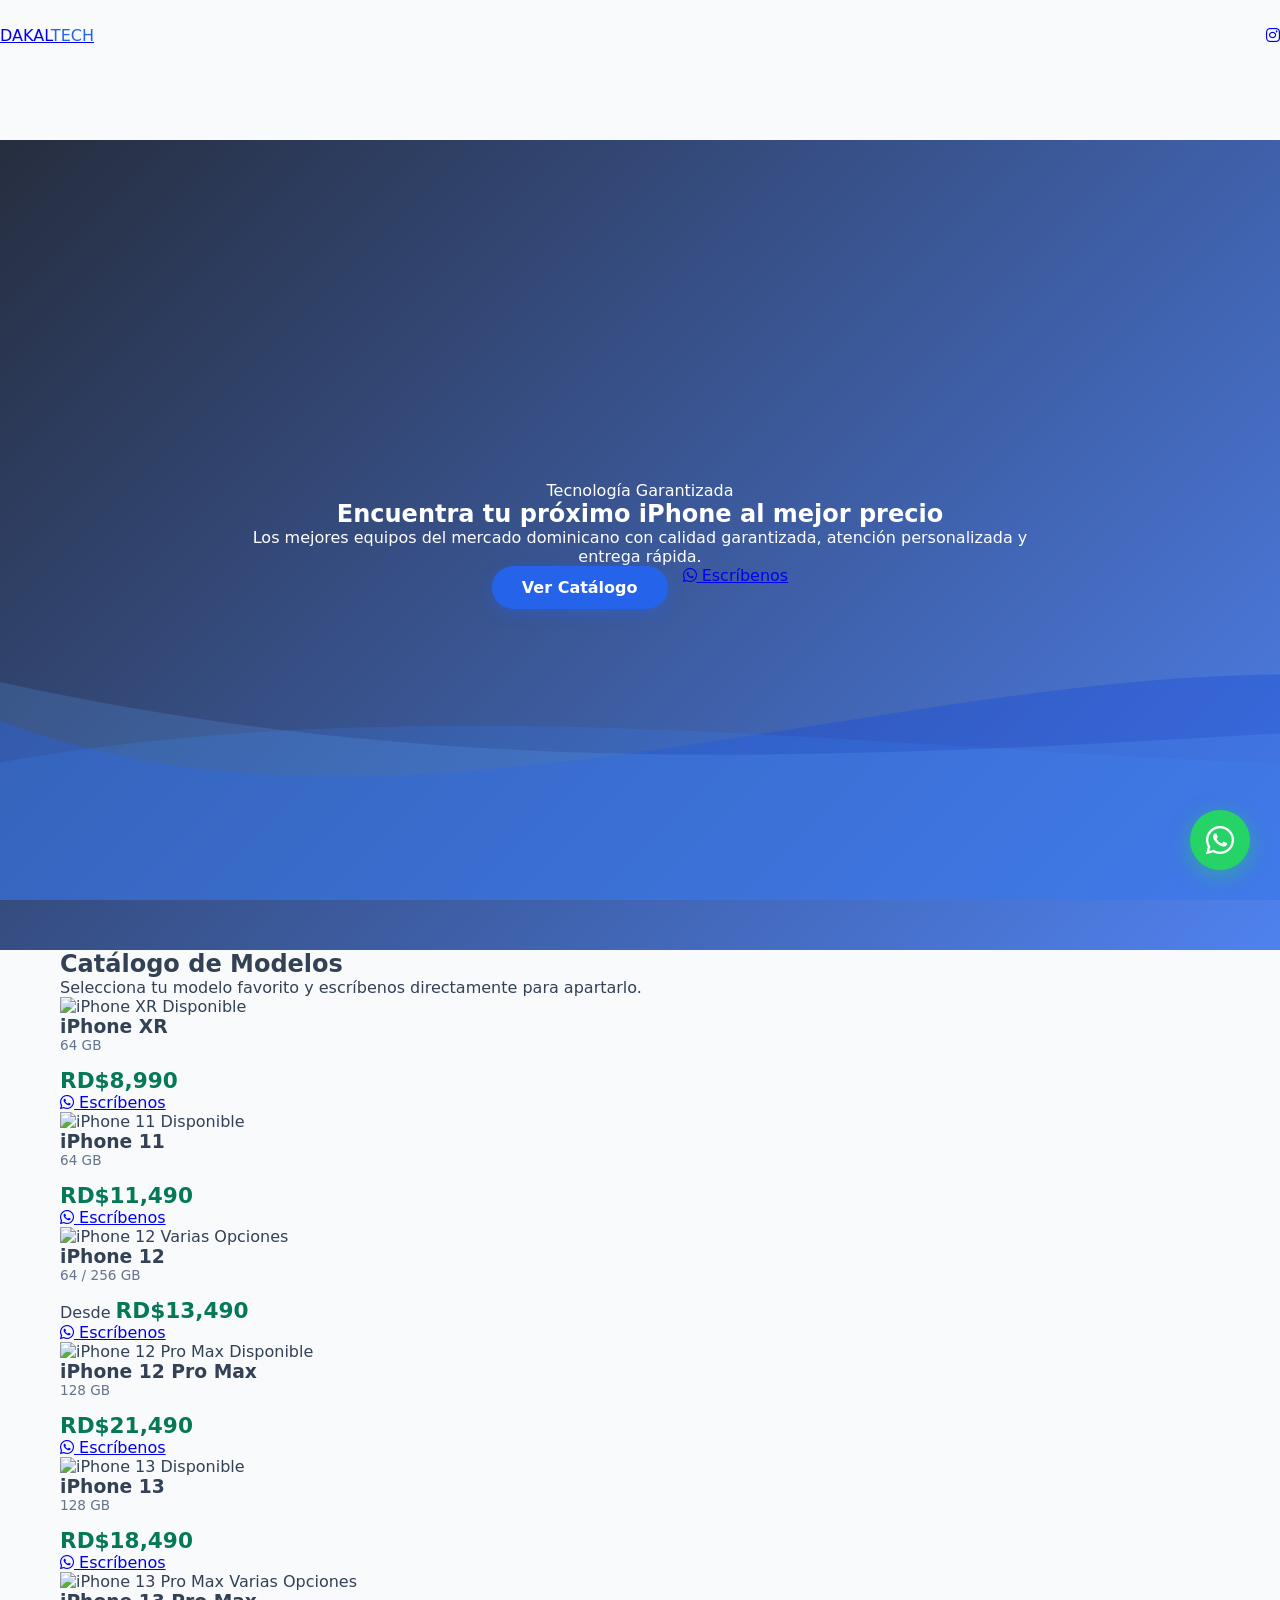
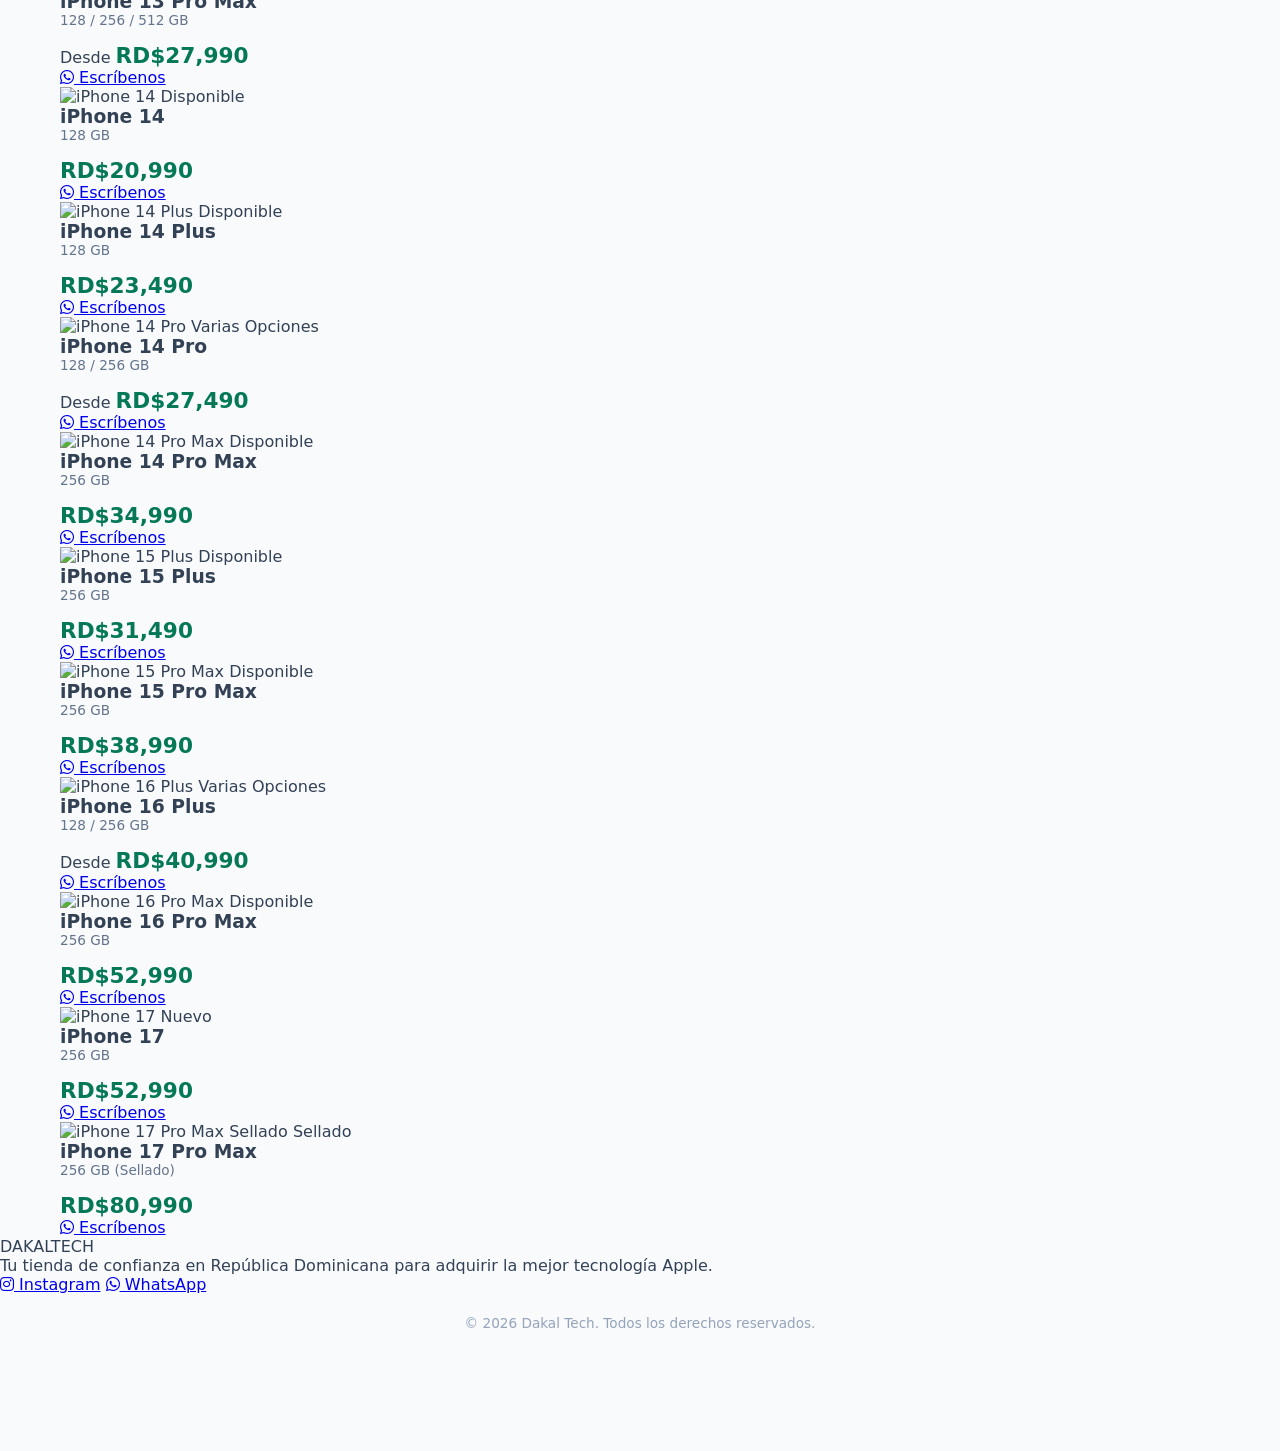
==== index.html @ 242079a2 "Add files via upload" ====
<!DOCTYPE html>
<html lang="es">
<head>
    <meta charset="UTF-8">
    <meta name="viewport" content="width=device-width, initial-scale=1.0">
    <title>Dakal Tech — Venta de iPhones en República Dominicana</title>
    <link rel="stylesheet" href="style.css">
    <link rel="stylesheet" href="https://cdnjs.cloudflare.com/ajax/libs/font-awesome/6.4.0/css/all.min.css">
    <link rel="preconnect" href="https://fonts.googleapis.com">
    <link rel="preconnect" href="https://fonts.gstatic.com" crossorigin>
    <link href="https://fonts.googleapis.com/css2?family=Plus+Jakarta+Sans:wght@300;400;500;600;700;800&display=swap" rel="stylesheet">
</head>
<body>

    <!-- Header / Navbar -->
    <header class="navbar">
        <div class="nav-container">
            <a href="#" class="logo">DAKAL<span>TECH</span></a>
            <div class="nav-actions">
                <a href="https://www.instagram.com/dakaltech?igsi=NmQ3dnlrZnBhOHNp" target="_blank" class="nav-social" aria-label="Instagram">
                    <i class="fab fa-instagram"></i>
                </a>
            </div>
        </div>
    </header>

    <!-- Hero Section -->
    <section class="hero">
        <div class="hero-content">
            <span class="hero-badge">Tecnología Garantizada</span>
            <h1>Encuentra tu próximo <span>iPhone</span> al mejor precio</h1>
            <p>Los mejores equipos del mercado dominicano con calidad garantizada, atención personalizada y entrega rápida.</p>
            <div class="hero-buttons">
                <a href="#catalogo" class="btn-primary">Ver Catálogo</a>
                <a href="https://wa.me/18298780151?text=Hola,%20estoy%20interesado%20en%20los%20iPhones%20disponibles" target="_blank" class="btn-whatsapp">
                    <i class="fab fa-whatsapp"></i> Escríbenos
                </a>
            </div>
        </div>
    </section>

    <!-- Catálogo de Productos -->
    <section class="catalogo-section" id="catalogo">
        <div class="container">
            <div class="section-title">
                <h2>Catálogo de Modelos</h2>
                <p>Selecciona tu modelo favorito y escríbenos directamente para apartarlo.</p>
            </div>

            <div class="grid-productos">
                <!-- Producto 1 -->
                <div class="producto-card">
                    <div class="card-image">
                        <img src="https://images.unsplash.com/photo-1592750475338-74b7b21085ab?q=80&w=600&auto=format&fit=crop" alt="iPhone XR" loading="lazy">
                        <span class="badge-stock">Disponible</span>
                    </div>
                    <div class="card-body">
                        <h3>iPhone XR</h3>
                        <p class="specs">64 GB</p>
                        <div class="price-box">
                            <span class="price">RD$8,990</span>
                        </div>
                        <a href="https://wa.me/18298780151?text=Hola,%20estoy%20interesado%20en%20el%20iPhone%20XR%2064%20GB%20-%20RD$8,990" target="_blank" class="btn-card">
                            <i class="fab fa-whatsapp"></i> Escríbenos
                        </a>
                    </div>
                </div>

                <!-- Producto 2 -->
                <div class="producto-card">
                    <div class="card-image">
                        <img src="https://images.unsplash.com/photo-1510557880182-3d4d3cba35a5?q=80&w=600&auto=format&fit=crop" alt="iPhone 11" loading="lazy">
                        <span class="badge-stock">Disponible</span>
                    </div>
                    <div class="card-body">
                        <h3>iPhone 11</h3>
                        <p class="specs">64 GB</p>
                        <div class="price-box">
                            <span class="price">RD$11,490</span>
                        </div>
                        <a href="https://wa.me/18298780151?text=Hola,%20estoy%20interesado%20en%20el%20iPhone%2011%2064%20GB%20-%20RD$11,490" target="_blank" class="btn-card">
                            <i class="fab fa-whatsapp"></i> Escríbenos
                        </a>
                    </div>
                </div>

                <!-- Producto 3 -->
                <div class="producto-card">
                    <div class="card-image">
                        <img src="https://images.unsplash.com/photo-1605236453806-6ff36851218e?q=80&w=600&auto=format&fit=crop" alt="iPhone 12" loading="lazy">
                        <span class="badge-stock">Varias Opciones</span>
                    </div>
                    <div class="card-body">
                        <h3>iPhone 12</h3>
                        <p class="specs">64 / 256 GB</p>
                        <div class="price-box">
                            <span class="desde">Desde</span>
                            <span class="price">RD$13,490</span>
                        </div>
                        <a href="https://wa.me/18298780151?text=Hola,%20estoy%20interesado%20en%20el%20iPhone%2012%2064/256%20GB%20-%20Desde%20RD$13,490" target="_blank" class="btn-card">
                            <i class="fab fa-whatsapp"></i> Escríbenos
                        </a>
                    </div>
                </div>

                <!-- Producto 4 -->
                <div class="producto-card">
                    <div class="card-image">
                        <img src="https://images.unsplash.com/photo-1607936854279-559dcfb8252a?q=80&w=600&auto=format&fit=crop" alt="iPhone 12 Pro Max" loading="lazy">
                        <span class="badge-stock">Disponible</span>
                    </div>
                    <div class="card-body">
                        <h3>iPhone 12 Pro Max</h3>
                        <p class="specs">128 GB</p>
                        <div class="price-box">
                            <span class="price">RD$21,490</span>
                        </div>
                        <a href="https://wa.me/18298780151?text=Hola,%20estoy%20interesado%20en%20el%20iPhone%2012%20Pro%20Max%20128%20GB%20-%20RD$21,490" target="_blank" class="btn-card">
                            <i class="fab fa-whatsapp"></i> Escríbenos
                        </a>
                    </div>
                </div>

                <!-- Producto 5 -->
                <div class="producto-card">
                    <div class="card-image">
                        <img src="https://images.unsplash.com/photo-1591337676887-a217a6970a8a?q=80&w=600&auto=format&fit=crop" alt="iPhone 13" loading="lazy">
                        <span class="badge-stock">Disponible</span>
                    </div>
                    <div class="card-body">
                        <h3>iPhone 13</h3>
                        <p class="specs">128 GB</p>
                        <div class="price-box">
                            <span class="price">RD$18,490</span>
                        </div>
                        <a href="https://wa.me/18298780151?text=Hola,%20estoy%20interesado%20en%20el%20iPhone%2013%20128%20GB%20-%20RD$18,490" target="_blank" class="btn-card">
                            <i class="fab fa-whatsapp"></i> Escríbenos
                        </a>
                    </div>
                </div>

                <!-- Producto 6 -->
                <div class="producto-card">
                    <div class="card-image">
                        <img src="https://images.unsplash.com/photo-1632661674596-df8be070a5c5?q=80&w=600&auto=format&fit=crop" alt="iPhone 13 Pro Max" loading="lazy">
                        <span class="badge-stock">Varias Opciones</span>
                    </div>
                    <div class="card-body">
                        <h3>iPhone 13 Pro Max</h3>
                        <p class="specs">128 / 256 / 512 GB</p>
                        <div class="price-box">
                            <span class="desde">Desde</span>
                            <span class="price">RD$27,990</span>
                        </div>
                        <a href="https://wa.me/18298780151?text=Hola,%20estoy%20interesado%20en%20el%20iPhone%2013%20Pro%20Max%20128/256/512%20GB%20-%20Desde%20RD$27,990" target="_blank" class="btn-card">
                            <i class="fab fa-whatsapp"></i> Escríbenos
                        </a>
                    </div>
                </div>

                <!-- Producto 7 -->
                <div class="producto-card">
                    <div class="card-image">
                        <img src="https://images.unsplash.com/photo-1695048133142-1a20484d2569?q=80&w=600&auto=format&fit=crop" alt="iPhone 14" loading="lazy">
                        <span class="badge-stock">Disponible</span>
                    </div>
                    <div class="card-body">
                        <h3>iPhone 14</h3>
                        <p class="specs">128 GB</p>
                        <div class="price-box">
                            <span class="price">RD$20,990</span>
                        </div>
                        <a href="https://wa.me/18298780151?text=Hola,%20estoy%20interesado%20en%20el%20iPhone%2014%20128%20GB%20-%20RD$20,990" target="_blank" class="btn-card">
                            <i class="fab fa-whatsapp"></i> Escríbenos
                        </a>
                    </div>
                </div>

                <!-- Producto 8 -->
                <div class="producto-card">
                    <div class="card-image">
                        <img src="https://images.unsplash.com/photo-1695048133060-14c1cfc85b54?q=80&w=600&auto=format&fit=crop" alt="iPhone 14 Plus" loading="lazy">
                        <span class="badge-stock">Disponible</span>
                    </div>
                    <div class="card-body">
                        <h3>iPhone 14 Plus</h3>
                        <p class="specs">128 GB</p>
                        <div class="price-box">
                            <span class="price">RD$23,490</span>
                        </div>
                        <a href="https://wa.me/18298780151?text=Hola,%20estoy%20interesado%20en%20el%20iPhone%2014%20Plus%20128%20GB%20-%20RD$23,490" target="_blank" class="btn-card">
                            <i class="fab fa-whatsapp"></i> Escríbenos
                        </a>
                    </div>
                </div>

                <!-- Producto 9 -->
                <div class="producto-card">
                    <div class="card-image">
                        <img src="https://images.unsplash.com/photo-1663499482523-1c0c1ba4ceef?q=80&w=600&auto=format&fit=crop" alt="iPhone 14 Pro" loading="lazy">
                        <span class="badge-stock">Varias Opciones</span>
                    </div>
                    <div class="card-body">
                        <h3>iPhone 14 Pro</h3>
                        <p class="specs">128 / 256 GB</p>
                        <div class="price-box">
                            <span class="desde">Desde</span>
                            <span class="price">RD$27,490</span>
                        </div>
                        <a href="https://wa.me/18298780151?text=Hola,%20estoy%20interesado%20en%20el%20iPhone%2014%20Pro%20128/256%20GB%20-%20Desde%20RD$27,490" target="_blank" class="btn-card">
                            <i class="fab fa-whatsapp"></i> Escríbenos
                        </a>
                    </div>
                </div>

                <!-- Producto 10 -->
                <div class="producto-card">
                    <div class="card-image">
                        <img src="https://images.unsplash.com/photo-1663499482749-3735234c03ff?q=80&w=600&auto=format&fit=crop" alt="iPhone 14 Pro Max" loading="lazy">
                        <span class="badge-stock">Disponible</span>
                    </div>
                    <div class="card-body">
                        <h3>iPhone 14 Pro Max</h3>
                        <p class="specs">256 GB</p>
                        <div class="price-box">
                            <span class="price">RD$34,990</span>
                        </div>
                        <a href="https://wa.me/18298780151?text=Hola,%20estoy%20interesado%20en%20el%20iPhone%2014%20Pro%20Max%20256%20GB%20-%20RD$34,990" target="_blank" class="btn-card">
                            <i class="fab fa-whatsapp"></i> Escríbenos
                        </a>
                    </div>
                </div>

                <!-- Producto 11 -->
                <div class="producto-card">
                    <div class="card-image">
                        <img src="https://images.unsplash.com/photo-1695048065569-42b367fc9b4a?q=80&w=600&auto=format&fit=crop" alt="iPhone 15 Plus" loading="lazy">
                        <span class="badge-stock">Disponible</span>
                    </div>
                    <div class="card-body">
                        <h3>iPhone 15 Plus</h3>
                        <p class="specs">256 GB</p>
                        <div class="price-box">
                            <span class="price">RD$31,490</span>
                        </div>
                        <a href="https://wa.me/18298780151?text=Hola,%20estoy%20interesado%20en%20el%20iPhone%2015%20Plus%20256%20GB%20-%20RD$31,490" target="_blank" class="btn-card">
                            <i class="fab fa-whatsapp"></i> Escríbenos
                        </a>
                    </div>
                </div>

                <!-- Producto 12 -->
                <div class="producto-card">
                    <div class="card-image">
                        <img src="https://images.unsplash.com/photo-1695048133142-1a20484d2569?q=80&w=600&auto=format&fit=crop" alt="iPhone 15 Pro Max" loading="lazy">
                        <span class="badge-stock">Disponible</span>
                    </div>
                    <div class="card-body">
                        <h3>iPhone 15 Pro Max</h3>
                        <p class="specs">256 GB</p>
                        <div class="price-box">
                            <span class="price">RD$38,990</span>
                        </div>
                        <a href="https://wa.me/18298780151?text=Hola,%20estoy%20interesado%20en%20el%20iPhone%2015%20Pro%20Max%20256%20GB%20-%20RD$38,990" target="_blank" class="btn-card">
                            <i class="fab fa-whatsapp"></i> Escríbenos
                        </a>
                    </div>
                </div>

                <!-- Producto 13 -->
                <div class="producto-card">
                    <div class="card-image">
                        <img src="https://images.unsplash.com/photo-1695048065569-42b367fc9b4a?q=80&w=600&auto=format&fit=crop" alt="iPhone 16 Plus" loading="lazy">
                        <span class="badge-stock">Varias Opciones</span>
                    </div>
                    <div class="card-body">
                        <h3>iPhone 16 Plus</h3>
                        <p class="specs">128 / 256 GB</p>
                        <div class="price-box">
                            <span class="desde">Desde</span>
                            <span class="price">RD$40,990</span>
                        </div>
                        <a href="https://wa.me/18298780151?text=Hola,%20estoy%20interesado%20en%20el%20iPhone%2016%20Plus%20128/256%20GB%20-%20Desde%20RD$40,990" target="_blank" class="btn-card">
                            <i class="fab fa-whatsapp"></i> Escríbenos
                        </a>
                    </div>
                </div>

                <!-- Producto 14 -->
                <div class="producto-card">
                    <div class="card-image">
                        <img src="https://images.unsplash.com/photo-1695048133142-1a20484d2569?q=80&w=600&auto=format&fit=crop" alt="iPhone 16 Pro Max" loading="lazy">
                        <span class="badge-stock">Disponible</span>
                    </div>
                    <div class="card-body">
                        <h3>iPhone 16 Pro Max</h3>
                        <p class="specs">256 GB</p>
                        <div class="price-box">
                            <span class="price">RD$52,990</span>
                        </div>
                        <a href="https://wa.me/18298780151?text=Hola,%20estoy%20interesado%20en%20el%20iPhone%2016%20Pro%20Max%20256%20GB%20-%20RD$52,990" target="_blank" class="btn-card">
                            <i class="fab fa-whatsapp"></i> Escríbenos
                        </a>
                    </div>
                </div>

                <!-- Producto 15 -->
                <div class="producto-card">
                    <div class="card-image">
                        <img src="https://images.unsplash.com/photo-1695048133060-14c1cfc85b54?q=80&w=600&auto=format&fit=crop" alt="iPhone 17" loading="lazy">
                        <span class="badge-stock">Nuevo</span>
                    </div>
                    <div class="card-body">
                        <h3>iPhone 17</h3>
                        <p class="specs">256 GB</p>
                        <div class="price-box">
                            <span class="price">RD$52,990</span>
                        </div>
                        <a href="https://wa.me/18298780151?text=Hola,%20estoy%20interesado%20en%20el%20iPhone%2017%20256%20GB%20-%20RD$52,990" target="_blank" class="btn-card">
                            <i class="fab fa-whatsapp"></i> Escríbenos
                        </a>
                    </div>
                </div>

                <!-- Producto 16 -->
                <div class="producto-card">
                    <div class="card-image">
                        <img src="https://images.unsplash.com/photo-1695048133142-1a20484d2569?q=80&w=600&auto=format&fit=crop" alt="iPhone 17 Pro Max Sellado" loading="lazy">
                        <span class="badge-stock sellado">Sellado</span>
                    </div>
                    <div class="card-body">
                        <h3>iPhone 17 Pro Max</h3>
                        <p class="specs">256 GB (Sellado)</p>
                        <div class="price-box">
                            <span class="price">RD$80,990</span>
                        </div>
                        <a href="https://wa.me/18298780151?text=Hola,%20estoy%20interesado%20en%20el%20iPhone%2017%20Pro%20Max%20256%20GB%20sellado%20-%20RD$80,990" target="_blank" class="btn-card">
                            <i class="fab fa-whatsapp"></i> Escríbenos
                        </a>
                    </div>
                </div>
            </div>
        </div>
    </section>

    <!-- Botón flotante de WhatsApp -->
    <a href="https://wa.me/18298780151?text=Hola,%20vengo%20de%20su%20sitio%20web%20y%20quiero%20más%20información" class="whatsapp-float" target="_blank" aria-label="WhatsApp">
        <i class="fab fa-whatsapp"></i>
    </a>

    <!-- Footer con animación de olas marinas -->
    <footer class="footer-ocean">
        <div class="waves-container">
            <div class="wave wave1"></div>
            <div class="wave wave2"></div>
            <div class="wave wave3"></div>
        </div>
        <div class="footer-content">
            <div class="footer-logo">DAKAL<span>TECH</span></div>
            <p>Tu tienda de confianza en República Dominicana para adquirir la mejor tecnología Apple.</p>
            <div class="footer-social">
                <a href="https://www.instagram.com/dakaltech?igsi=NmQ3dnlrZnBhOHNp" target="_blank"><i class="fab fa-instagram"></i> Instagram</a>
                <a href="https://wa.me/18298780151" target="_blank"><i class="fab fa-whatsapp"></i> WhatsApp</a>
            </div>
            <div class="footer-bottom">
                <p>&copy; 2026 Dakal Tech. Todos los derechos reservados.</p>
            </div>
        </div>
    </footer>

    <!-- Script de Animaciones al hacer Scroll (Intersection Observer) -->
    <script>
        document.addEventListener("DOMContentLoaded", function () {
            const cards = document.querySelectorAll(".producto-card");
            
            const observerOptions = {
                root: null,
                rootMargin: "0px",
                threshold: 0.1
            };

            const observer = new IntersectionObserver((entries, observer) => {
                entries.forEach((entry, index) => {
                    if (entry.isIntersecting) {
                        setTimeout(() => {
                            entry.target.classList.add("visible");
                        }, index % 4 * 100);
                        observer.unobserve(entry.target);
                    }
                });
            }, observerOptions);

            cards.forEach(card => {
                observer.observe(card);
            });
        });
    </script>
</body>
</html>
---- style.css ----
/* Variables y Estilos Generales */
:root {
    --primary: #0f172a;
    --accent: #2563eb;
    --accent-hover: #1d4ed8;
    --text-color: #334155;
    --bg-light: #f8fafc;
    --white: #ffffff;
    --gray-border: #e2e8f0;
}

* {
    margin: 0;
    padding: 0;
    box-sizing: border-box;
    font-family: 'Segoe UI', system-ui, -apple-system, sans-serif;
}

html {
    scroll-behavior: smooth;
}

body {
    background-color: var(--bg-light);
    color: var(--text-color);
    overflow-x: hidden;
}

.container {
    max-width: 1200px;
    margin: 0 auto;
    padding: 0 20px;
}

/* Header & Nav */
.header {
    position: fixed;
    top: 0;
    left: 0;
    width: 100%;
    background: rgba(255, 255, 255, 0.95);
    backdrop-filter: blur(10px);
    box-shadow: 0 2px 10px rgba(0,0,0,0.05);
    z-index: 1000;
}

.nav-container {
    display: flex;
    justify-content: space-between;
    align-items: center;
    height: 70px;
}

.logo h1 {
    font-size: 1.8rem;
    font-weight: 800;
    color: var(--primary);
}

.logo span {
    color: var(--accent);
}

.nav-links {
    display: flex;
    align-items: center;
    gap: 20px;
}

.nav-links a {
    text-decoration: none;
    color: var(--text-color);
    font-weight: 600;
    transition: color 0.3s;
}

.nav-links a:hover {
    color: var(--accent);
}

.instagram-nav-btn {
    background: linear-gradient(45deg, #f09433, #e6683c, #dc2743, #cc2366, #bc1888);
    color: white !important;
    padding: 8px 16px;
    border-radius: 20px;
    display: flex;
    align-items: center;
    gap: 8px;
    font-size: 0.9rem;
    box-shadow: 0 4px 10px rgba(220, 39, 67, 0.3);
    transition: transform 0.3s ease;
}

.instagram-nav-btn:hover {
    transform: translateY(-2px);
}

/* Hero Section */
.hero {
    height: 90vh;
    background: linear-gradient(135deg, rgba(15, 23, 42, 0.9), rgba(37, 99, 235, 0.8)), url('https://images.unsplash.com/photo-1511707171634-5f897ff02aa9?auto=format&fit=crop&w=1920&q=80') no-repeat center center/cover;
    display: flex;
    align-items: center;
    justify-content: center;
    text-align: center;
    color: white;
    padding: 0 20px;
    margin-top: 70px;
}

.hero-content {
    max-width: 800px;
}

.hero-title {
    font-size: 3rem;
    font-weight: 800;
    margin-bottom: 20px;
    line-height: 1.2;
}

.hero-subtitle {
    font-size: 1.2rem;
    margin-bottom: 30px;
    opacity: 0.9;
}

.hero-buttons {
    display: flex;
    gap: 15px;
    justify-content: center;
}

.btn-primary {
    background: var(--accent);
    color: white;
    padding: 12px 30px;
    border-radius: 30px;
    text-decoration: none;
    font-weight: 600;
    box-shadow: 0 4px 15px rgba(37, 99, 235, 0.4);
    transition: all 0.3s ease;
}

.btn-primary:hover {
    background: var(--accent-hover);
    transform: translateY(-3px);
}

.btn-whatsapp-hero {
    background: #25d366;
    color: white;
    padding: 12px 30px;
    border-radius: 30px;
    text-decoration: none;
    font-weight: 600;
    display: flex;
    align-items: center;
    gap: 8px;
    box-shadow: 0 4px 15px rgba(37, 211, 102, 0.4);
    transition: all 0.3s ease;
}

.btn-whatsapp-hero:hover {
    background: #20ba5a;
    transform: translateY(-3px);
}

/* Animaciones de Entrada Iniciales (Hero) */
@keyframes fadeInUp {
    from {
        opacity: 0;
        transform: translateY(30px);
    }
    to {
        opacity: 1;
        transform: translateY(0);
    }
}

.hero-title {
    animation: fadeInUp 0.8s ease forwards;
}

.hero-subtitle {
    animation: fadeInUp 0.8s ease 0.2s forwards;
    opacity: 0;
}

.hero-buttons {
    animation: fadeInUp 0.8s ease 0.4s forwards;
    opacity: 0;
}

/* Catálogo Sección */
.catalog-section {
    padding: 80px 0;
}

.section-header {
    text-align: center;
    margin-bottom: 50px;
}

.section-header h2 {
    font-size: 2.5rem;
    color: var(--primary);
    font-weight: 800;
    margin-bottom: 10px;
}

.section-header h2 span {
    color: var(--accent);
}

.section-header p {
    color: #64748b;
    font-size: 1.1rem;
}

.products-grid {
    display: grid;
    grid-template-columns: repeat(auto-fill, minmax(260px, 1fr));
    gap: 30px;
}

/* Tarjeta de Producto & Animación por separado */
.product-card {
    background: var(--white);
    border-radius: 16px;
    overflow: hidden;
    box-shadow: 0 10px 25px rgba(0,0,0,0.05);
    border: 1px solid var(--gray-border);
    transition: transform 0.3s ease, box-shadow 0.3s ease;
    display: flex;
    flex-direction: column;
    justify-content: space-between;
    
    opacity: 0;
    transform: translateY(40px);
    transition: opacity 0.6s ease, transform 0.6s ease, box-shadow 0.3s ease;
}

.product-card.visible {
    opacity: 1;
    transform: translateY(0);
}

.product-card:hover {
    transform: translateY(-8px);
    box-shadow: 0 15px 35px rgba(0,0,0,0.1);
}

.product-image {
    position: relative;
    height: 220px;
    background: #f1f5f9;
    overflow: hidden;
    display: flex;
    align-items: center;
    justify-content: center;
}

.product-image img {
    width: 100%;
    height: 100%;
    object-fit: cover;
    transition: transform 0.5s ease;
}

.product-card:hover .product-image img {
    transform: scale(1.08);
}

.badge {
    position: absolute;
    top: 12px;
    right: 12px;
    background: var(--accent);
    color: white;
    font-size: 0.75rem;
    font-weight: 700;
    padding: 4px 10px;
    border-radius: 20px;
    box-shadow: 0 2px 5px rgba(0,0,0,0.2);
}

.badge-seal {
    background: #0d9488;
}

.product-info {
    padding: 20px;
    display: flex;
    flex-direction: column;
    flex-grow: 1;
}

.product-info h3 {
    font-size: 1.15rem;
    color: var(--primary);
    font-weight: 700;
    margin-bottom: 4px;
}

.specs {
    font-size: 0.85rem;
    color: #64748b;
    margin-bottom: 15px;
}

.price-container {
    margin-bottom: 15px;
    margin-top: auto;
}

.price-from {
    font-size: 0.75rem;
    color: #64748b;
    display: block;
}

.price {
    font-size: 1.35rem;
    font-weight: 800;
    color: #047857;
}

.btn-buy {
    background: #25d366;
    color: white;
    text-align: center;
    text-decoration: none;
    padding: 10px;
    border-radius: 8px;
    font-weight: 600;
    display: flex;
    align-items: center;
    justify-content: center;
    gap: 8px;
    transition: background 0.3s;
}

.btn-buy:hover {
    background: #20ba5a;
}

/* Botón flotante de WhatsApp */
.whatsapp-float {
    position: fixed;
    bottom: 30px;
    right: 30px;
    background: #25d366;
    color: white;
    width: 60px;
    height: 60px;
    border-radius: 50%;
    display: flex;
    align-items: center;
    justify-content: center;
    font-size: 32px;
    box-shadow: 0 5px 20px rgba(37, 211, 102, 0.5);
    z-index: 1000;
    transition: transform 0.3s ease;
    text-decoration: none;
}

.whatsapp-float:hover {
    transform: scale(1.1);
}

/* Footer con múltiples tonos de azul y animación de olas marinas (sin espuma) */
.footer-waves {
    position: relative;
    background: linear-gradient(135deg, #020617 0%, #0f172a 40%, #1e3a8a 100%);
    color: white;
    padding-top: 60px;
    overflow: hidden;
}

.footer-content {
    position: relative;
    z-index: 10;
    padding-bottom: 120px;
}

.footer-grid {
    display: grid;
    grid-template-columns: repeat(auto-fit, minmax(250px, 1fr));
    gap: 40px;
    margin-bottom: 40px;
}

.footer-col h3 {
    font-size: 1.5rem;
    font-weight: 800;
    margin-bottom: 15px;
}

.footer-col h3 span {
    color: #38bdf8;
}

.footer-col h4 {
    font-size: 1.1rem;
    font-weight: 700;
    margin-bottom: 15px;
    color: #93c5fd;
}

.footer-col p, .footer-col a {
    color: #cbd5e1;
    font-size: 0.95rem;
    text-decoration: none;
    display: block;
    margin-bottom: 8px;
    transition: color 0.3s;
}

.footer-col a:hover {
    color: #38bdf8;
}

.footer-bottom {
    text-align: center;
    padding-top: 20px;
    border-top: 1px solid rgba(255, 255, 255, 0.1);
    color: #94a3b8;
    font-size: 0.85rem;
}

/* Estilo de Olas Marinas Animadas (Múltiples tonos de azul superpuestos) */
.ocean {
    position: absolute;
    bottom: 0;
    left: 0;
    width: 100%;
    height: 100px;
    pointer-events: none;
}

.wave {
    position: absolute;
    bottom: 0;
    left: 0;
    width: 200%;
    height: 100%;
    background-repeat: repeat-x;
    background-position: 0 bottom;
}

.wave:nth-child(1) {
    animation: waveAnimation 15s linear infinite;
    background-image: url("data:image/svg+xml,%3Csvg xmlns='http://www.w3.org/2000/svg' viewBox='0 0 800 88'%3E%3Cpath d='M0,32 C150,90 350,-20 500,32 C650,90 750,20 800,32 L800,88 L0,88 Z' fill='%231d4ed8' fill-opacity='0.4'/%3E%3C/svg%3E");
    z-index: 1;
}

.wave:nth-child(2) {
    animation: waveAnimation 10s linear infinite reverse;
    background-image: url("data:image/svg+xml,%3Csvg xmlns='http://www.w3.org/2000/svg' viewBox='0 0 800 88'%3E%3Cpath d='M0,45 C200,10 400,70 600,35 C700,20 750,45 800,45 L800,88 L0,88 Z' fill='%233b82f6' fill-opacity='0.3'/%3E%3C/svg%3E");
    z-index: 2;
    opacity: 0.7;
}

.wave:nth-child(3) {
    animation: waveAnimation 7s linear infinite;
    background-image: url("data:image/svg+xml,%3Csvg xmlns='http://www.w3.org/2000/svg' viewBox='0 0 800 88'%3E%3Cpath d='M0,20 C250,75 450,10 800,30 L800,88 L0,88 Z' fill='%2360a5fa' fill-opacity='0.2'/%3E%3C/svg%3E");
    z-index: 3;
}

@keyframes waveAnimation {
    0% {
        transform: translateX(0);
    }
    100% {
        transform: translateX(-50%);
    }
}

/* Responsividad para móviles y tabletas */
@media (max-width: 768px) {
    .hero-title {
        font-size: 2.2rem;
    }
    
    .hero-subtitle {
        font-size: 1rem;
    }

    .hero-buttons {
        flex-direction: column;
    }

    .section-header h2 {
        font-size: 2rem;
    }
}
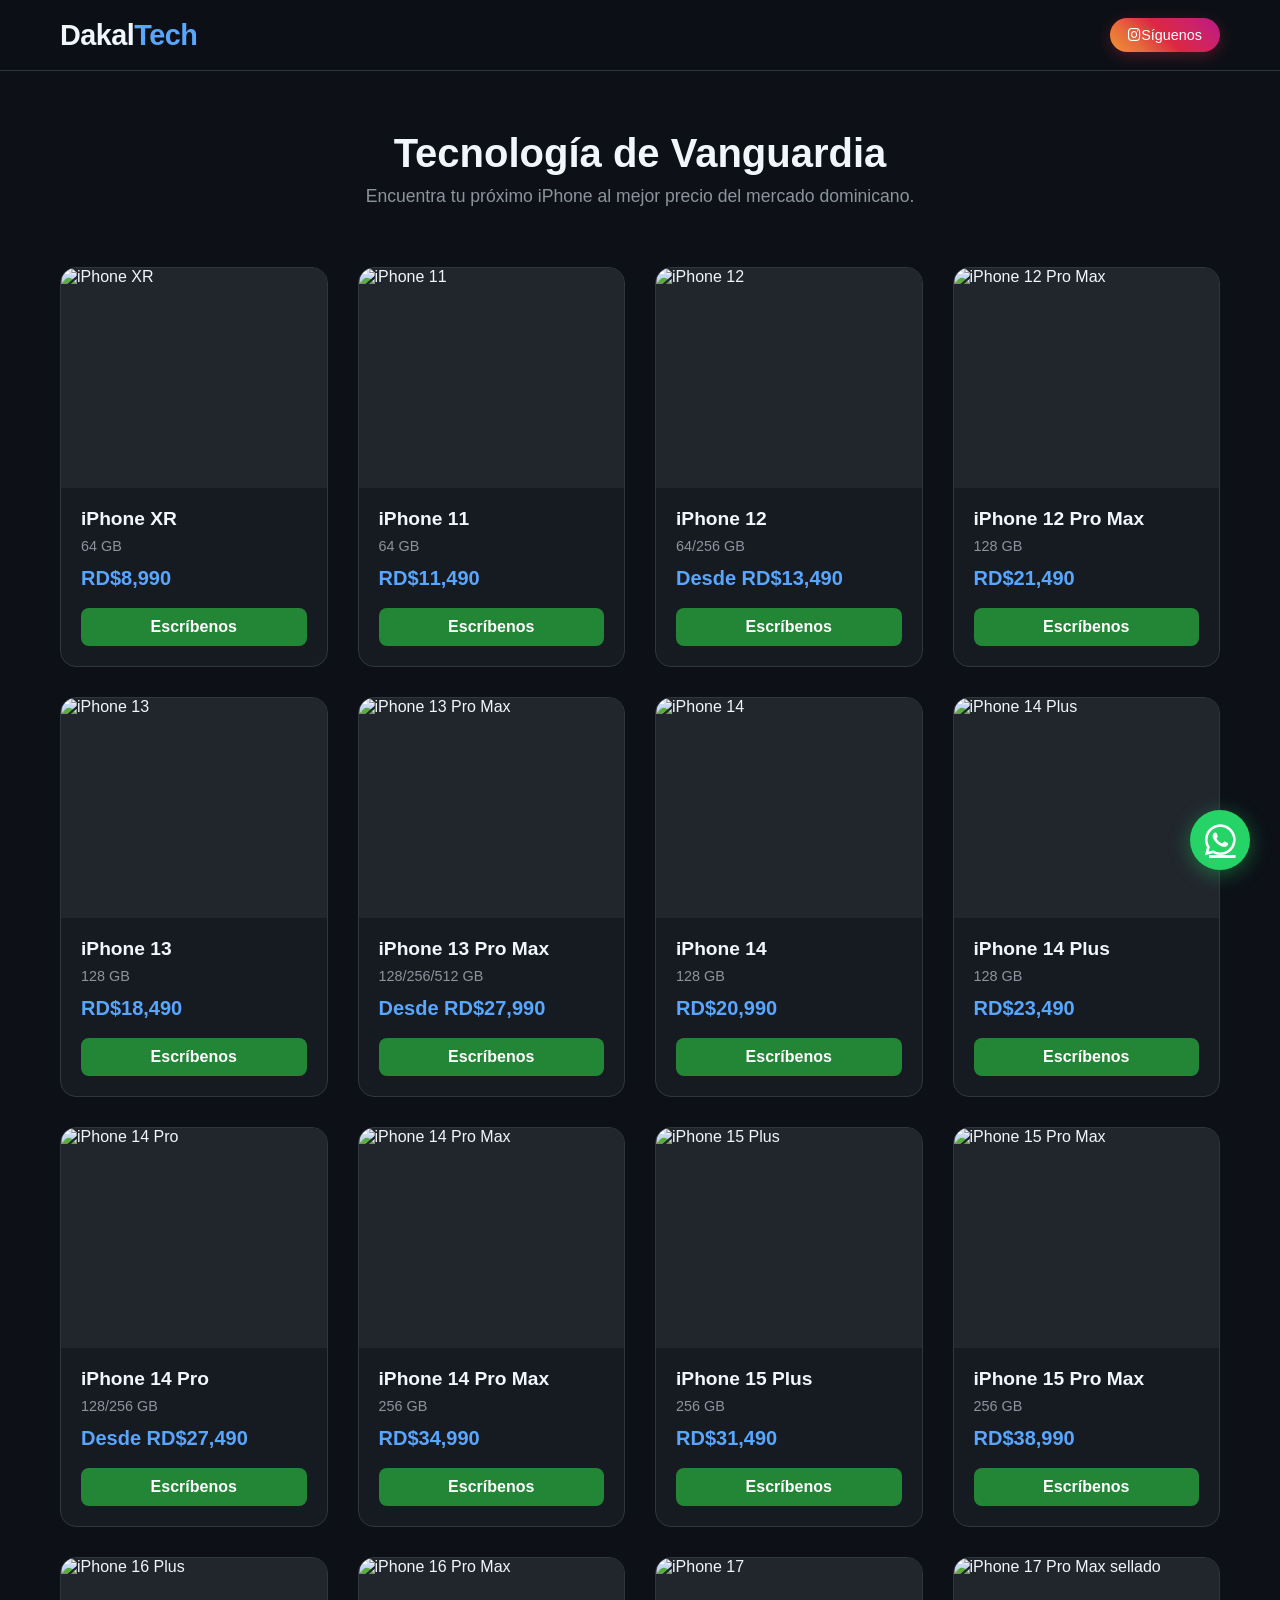
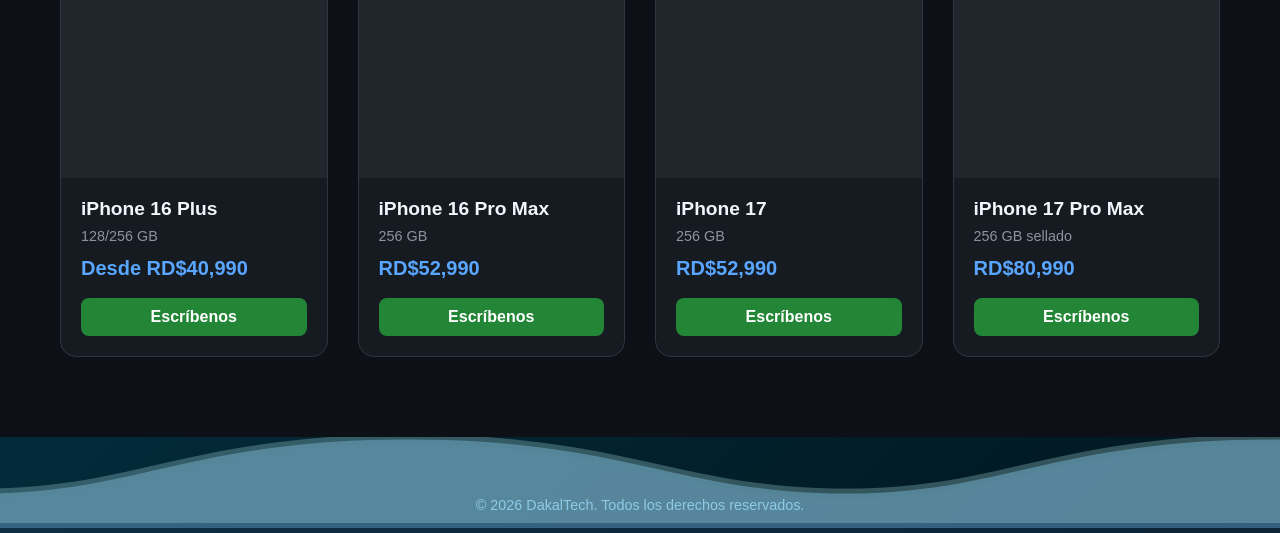
==== commit d3b4ba9a: "Add files via upload" ====
--- a/index.html
+++ b/index.html
@@ -3,397 +3,242 @@
 <head>
     <meta charset="UTF-8">
     <meta name="viewport" content="width=device-width, initial-scale=1.0">
-    <title>Dakal Tech — Venta de iPhones en República Dominicana</title>
+    <title>DakalTech | Tienda de Teléfonos</title>
     <link rel="stylesheet" href="style.css">
     <link rel="stylesheet" href="https://cdnjs.cloudflare.com/ajax/libs/font-awesome/6.4.0/css/all.min.css">
-    <link rel="preconnect" href="https://fonts.googleapis.com">
-    <link rel="preconnect" href="https://fonts.gstatic.com" crossorigin>
-    <link href="https://fonts.googleapis.com/css2?family=Plus+Jakarta+Sans:wght@300;400;500;600;700;800&display=swap" rel="stylesheet">
 </head>
 <body>
 
-    <!-- Header / Navbar -->
-    <header class="navbar">
-        <div class="nav-container">
-            <a href="#" class="logo">DAKAL<span>TECH</span></a>
-            <div class="nav-actions">
-                <a href="https://www.instagram.com/dakaltech?igsi=NmQ3dnlrZnBhOHNp" target="_blank" class="nav-social" aria-label="Instagram">
-                    <i class="fab fa-instagram"></i>
-                </a>
-            </div>
+    <header class="header">
+        <div class="container nav-container">
+            <h1 class="logo">Dakal<span>Tech</span></h1>
+            <a href="https://www.instagram.com/dakaltech?igsi=NmQ3dnlrZnBhOHNp" target="_blank" class="instagram-btn">
+                <i class="fab fa-instagram"><span>Síguenos</span></i>
+            </a>
         </div>
     </header>
 
-    <!-- Hero Section -->
-    <section class="hero">
-        <div class="hero-content">
-            <span class="hero-badge">Tecnología Garantizada</span>
-            <h1>Encuentra tu próximo <span>iPhone</span> al mejor precio</h1>
-            <p>Los mejores equipos del mercado dominicano con calidad garantizada, atención personalizada y entrega rápida.</p>
-            <div class="hero-buttons">
-                <a href="#catalogo" class="btn-primary">Ver Catálogo</a>
-                <a href="https://wa.me/18298780151?text=Hola,%20estoy%20interesado%20en%20los%20iPhones%20disponibles" target="_blank" class="btn-whatsapp">
-                    <i class="fab fa-whatsapp"></i> Escríbenos
-                </a>
+    <main class="main-content">
+        <section class="hero">
+            <div class="container">
+                <h2>Tecnología de Vanguardia</h2>
+                <p>Encuentra tu próximo iPhone al mejor precio del mercado dominicano.</p>
             </div>
-        </div>
-    </section>
-
-    <!-- Catálogo de Productos -->
-    <section class="catalogo-section" id="catalogo">
-        <div class="container">
-            <div class="section-title">
-                <h2>Catálogo de Modelos</h2>
-                <p>Selecciona tu modelo favorito y escríbenos directamente para apartarlo.</p>
-            </div>
-
-            <div class="grid-productos">
-                <!-- Producto 1 -->
-                <div class="producto-card">
-                    <div class="card-image">
-                        <img src="https://images.unsplash.com/photo-1592750475338-74b7b21085ab?q=80&w=600&auto=format&fit=crop" alt="iPhone XR" loading="lazy">
-                        <span class="badge-stock">Disponible</span>
+        </section>
+
+        <section class="products-section container">
+            <div class="products-grid">
+                
+                <div class="product-card">
+                    <div class="card-img">
+                        <img src="https://images.unsplash.com/photo-1592750475338-74b7b21085ab?auto=format&fit=crop&w=600&q=80" alt="iPhone XR">
                     </div>
                     <div class="card-body">
                         <h3>iPhone XR</h3>
                         <p class="specs">64 GB</p>
-                        <div class="price-box">
-                            <span class="price">RD$8,990</span>
-                        </div>
-                        <a href="https://wa.me/18298780151?text=Hola,%20estoy%20interesado%20en%20el%20iPhone%20XR%2064%20GB%20-%20RD$8,990" target="_blank" class="btn-card">
-                            <i class="fab fa-whatsapp"></i> Escríbenos
-                        </a>
-                    </div>
-                </div>
-
-                <!-- Producto 2 -->
-                <div class="producto-card">
-                    <div class="card-image">
-                        <img src="https://images.unsplash.com/photo-1510557880182-3d4d3cba35a5?q=80&w=600&auto=format&fit=crop" alt="iPhone 11" loading="lazy">
-                        <span class="badge-stock">Disponible</span>
+                        <p class="price">RD$8,990</p>
+                        <a href="https://wa.me/18298780151?text=Hola,%20estoy%20interesado%20en%20el%20iPhone%20XR%2064%20GB" target="_blank" class="whatsapp-cta">Escríbenos</a>
+                    </div>
+                </div>
+
+                <div class="product-card">
+                    <div class="card-img">
+                        <img src="https://images.unsplash.com/photo-1510557880182-3d4d3cba35a5?auto=format&fit=crop&w=600&q=80" alt="iPhone 11">
                     </div>
                     <div class="card-body">
                         <h3>iPhone 11</h3>
                         <p class="specs">64 GB</p>
-                        <div class="price-box">
-                            <span class="price">RD$11,490</span>
-                        </div>
-                        <a href="https://wa.me/18298780151?text=Hola,%20estoy%20interesado%20en%20el%20iPhone%2011%2064%20GB%20-%20RD$11,490" target="_blank" class="btn-card">
-                            <i class="fab fa-whatsapp"></i> Escríbenos
-                        </a>
-                    </div>
-                </div>
-
-                <!-- Producto 3 -->
-                <div class="producto-card">
-                    <div class="card-image">
-                        <img src="https://images.unsplash.com/photo-1605236453806-6ff36851218e?q=80&w=600&auto=format&fit=crop" alt="iPhone 12" loading="lazy">
-                        <span class="badge-stock">Varias Opciones</span>
+                        <p class="price">RD$11,490</p>
+                        <a href="https://wa.me/18298780151?text=Hola,%20estoy%20interesado%20en%20el%20iPhone%2011%2064%20GB" target="_blank" class="whatsapp-cta">Escríbenos</a>
+                    </div>
+                </div>
+
+                <div class="product-card">
+                    <div class="card-img">
+                        <img src="https://images.unsplash.com/photo-1605236453806-6ff36851218e?auto=format&fit=crop&w=600&q=80" alt="iPhone 12">
                     </div>
                     <div class="card-body">
                         <h3>iPhone 12</h3>
-                        <p class="specs">64 / 256 GB</p>
-                        <div class="price-box">
-                            <span class="desde">Desde</span>
-                            <span class="price">RD$13,490</span>
-                        </div>
-                        <a href="https://wa.me/18298780151?text=Hola,%20estoy%20interesado%20en%20el%20iPhone%2012%2064/256%20GB%20-%20Desde%20RD$13,490" target="_blank" class="btn-card">
-                            <i class="fab fa-whatsapp"></i> Escríbenos
-                        </a>
-                    </div>
-                </div>
-
-                <!-- Producto 4 -->
-                <div class="producto-card">
-                    <div class="card-image">
-                        <img src="https://images.unsplash.com/photo-1607936854279-559dcfb8252a?q=80&w=600&auto=format&fit=crop" alt="iPhone 12 Pro Max" loading="lazy">
-                        <span class="badge-stock">Disponible</span>
+                        <p class="specs">64/256 GB</p>
+                        <p class="price">Desde RD$13,490</p>
+                        <a href="https://wa.me/18298780151?text=Hola,%20estoy%20interesado%20en%20el%20iPhone%2012" target="_blank" class="whatsapp-cta">Escríbenos</a>
+                    </div>
+                </div>
+
+                <div class="product-card">
+                    <div class="card-img">
+                        <img src="https://images.unsplash.com/photo-1603539275466-9973244f2246?auto=format&fit=crop&w=600&q=80" alt="iPhone 12 Pro Max">
                     </div>
                     <div class="card-body">
                         <h3>iPhone 12 Pro Max</h3>
                         <p class="specs">128 GB</p>
-                        <div class="price-box">
-                            <span class="price">RD$21,490</span>
-                        </div>
-                        <a href="https://wa.me/18298780151?text=Hola,%20estoy%20interesado%20en%20el%20iPhone%2012%20Pro%20Max%20128%20GB%20-%20RD$21,490" target="_blank" class="btn-card">
-                            <i class="fab fa-whatsapp"></i> Escríbenos
-                        </a>
-                    </div>
-                </div>
-
-                <!-- Producto 5 -->
-                <div class="producto-card">
-                    <div class="card-image">
-                        <img src="https://images.unsplash.com/photo-1591337676887-a217a6970a8a?q=80&w=600&auto=format&fit=crop" alt="iPhone 13" loading="lazy">
-                        <span class="badge-stock">Disponible</span>
+                        <p class="price">RD$21,490</p>
+                        <a href="https://wa.me/18298780151?text=Hola,%20estoy%20interesado%20en%20el%20iPhone%2012%20Pro%20Max" target="_blank" class="whatsapp-cta">Escríbenos</a>
+                    </div>
+                </div>
+
+                <div class="product-card">
+                    <div class="card-img">
+                        <img src="https://images.unsplash.com/photo-1511707171634-5f897ff02aa9?auto=format&fit=crop&w=600&q=80" alt="iPhone 13">
                     </div>
                     <div class="card-body">
                         <h3>iPhone 13</h3>
                         <p class="specs">128 GB</p>
-                        <div class="price-box">
-                            <span class="price">RD$18,490</span>
-                        </div>
-                        <a href="https://wa.me/18298780151?text=Hola,%20estoy%20interesado%20en%20el%20iPhone%2013%20128%20GB%20-%20RD$18,490" target="_blank" class="btn-card">
-                            <i class="fab fa-whatsapp"></i> Escríbenos
-                        </a>
-                    </div>
-                </div>
-
-                <!-- Producto 6 -->
-                <div class="producto-card">
-                    <div class="card-image">
-                        <img src="https://images.unsplash.com/photo-1632661674596-df8be070a5c5?q=80&w=600&auto=format&fit=crop" alt="iPhone 13 Pro Max" loading="lazy">
-                        <span class="badge-stock">Varias Opciones</span>
+                        <p class="price">RD$18,490</p>
+                        <a href="https://wa.me/18298780151?text=Hola,%20estoy%20interesado%20en%20el%20iPhone%2013" target="_blank" class="whatsapp-cta">Escríbenos</a>
+                    </div>
+                </div>
+
+                <div class="product-card">
+                    <div class="card-img">
+                        <img src="https://images.unsplash.com/photo-1591337676887-a217a6970a8a?auto=format&fit=crop&w=600&q=80" alt="iPhone 13 Pro Max">
                     </div>
                     <div class="card-body">
                         <h3>iPhone 13 Pro Max</h3>
-                        <p class="specs">128 / 256 / 512 GB</p>
-                        <div class="price-box">
-                            <span class="desde">Desde</span>
-                            <span class="price">RD$27,990</span>
-                        </div>
-                        <a href="https://wa.me/18298780151?text=Hola,%20estoy%20interesado%20en%20el%20iPhone%2013%20Pro%20Max%20128/256/512%20GB%20-%20Desde%20RD$27,990" target="_blank" class="btn-card">
-                            <i class="fab fa-whatsapp"></i> Escríbenos
-                        </a>
-                    </div>
-                </div>
-
-                <!-- Producto 7 -->
-                <div class="producto-card">
-                    <div class="card-image">
-                        <img src="https://images.unsplash.com/photo-1695048133142-1a20484d2569?q=80&w=600&auto=format&fit=crop" alt="iPhone 14" loading="lazy">
-                        <span class="badge-stock">Disponible</span>
+                        <p class="specs">128/256/512 GB</p>
+                        <p class="price">Desde RD$27,990</p>
+                        <a href="https://wa.me/18298780151?text=Hola,%20estoy%20interesado%20en%20el%20iPhone%2013%20Pro%20Max" target="_blank" class="whatsapp-cta">Escríbenos</a>
+                    </div>
+                </div>
+
+                <div class="product-card">
+                    <div class="card-img">
+                        <img src="https://images.unsplash.com/photo-1695048133142-1a20484d2569?auto=format&fit=crop&w=600&q=80" alt="iPhone 14">
                     </div>
                     <div class="card-body">
                         <h3>iPhone 14</h3>
                         <p class="specs">128 GB</p>
-                        <div class="price-box">
-                            <span class="price">RD$20,990</span>
-                        </div>
-                        <a href="https://wa.me/18298780151?text=Hola,%20estoy%20interesado%20en%20el%20iPhone%2014%20128%20GB%20-%20RD$20,990" target="_blank" class="btn-card">
-                            <i class="fab fa-whatsapp"></i> Escríbenos
-                        </a>
-                    </div>
-                </div>
-
-                <!-- Producto 8 -->
-                <div class="producto-card">
-                    <div class="card-image">
-                        <img src="https://images.unsplash.com/photo-1695048133060-14c1cfc85b54?q=80&w=600&auto=format&fit=crop" alt="iPhone 14 Plus" loading="lazy">
-                        <span class="badge-stock">Disponible</span>
+                        <p class="price">RD$20,990</p>
+                        <a href="https://wa.me/18298780151?text=Hola,%20estoy%20interesado%20en%20el%20iPhone%2014" target="_blank" class="whatsapp-cta">Escríbenos</a>
+                    </div>
+                </div>
+
+                <div class="product-card">
+                    <div class="card-img">
+                        <img src="https://images.unsplash.com/photo-1678685888221-cda773a3dcdb?auto=format&fit=crop&w=600&q=80" alt="iPhone 14 Plus">
                     </div>
                     <div class="card-body">
                         <h3>iPhone 14 Plus</h3>
                         <p class="specs">128 GB</p>
-                        <div class="price-box">
-                            <span class="price">RD$23,490</span>
-                        </div>
-                        <a href="https://wa.me/18298780151?text=Hola,%20estoy%20interesado%20en%20el%20iPhone%2014%20Plus%20128%20GB%20-%20RD$23,490" target="_blank" class="btn-card">
-                            <i class="fab fa-whatsapp"></i> Escríbenos
-                        </a>
-                    </div>
-                </div>
-
-                <!-- Producto 9 -->
-                <div class="producto-card">
-                    <div class="card-image">
-                        <img src="https://images.unsplash.com/photo-1663499482523-1c0c1ba4ceef?q=80&w=600&auto=format&fit=crop" alt="iPhone 14 Pro" loading="lazy">
-                        <span class="badge-stock">Varias Opciones</span>
+                        <p class="price">RD$23,490</p>
+                        <a href="https://wa.me/18298780151?text=Hola,%20estoy%20interesado%20en%20el%20iPhone%2014%20Plus" target="_blank" class="whatsapp-cta">Escríbenos</a>
+                    </div>
+                </div>
+
+                <div class="product-card">
+                    <div class="card-img">
+                        <img src="https://images.unsplash.com/photo-1663499482523-1c0c1bae4ce1?auto=format&fit=crop&w=600&q=80" alt="iPhone 14 Pro">
                     </div>
                     <div class="card-body">
                         <h3>iPhone 14 Pro</h3>
-                        <p class="specs">128 / 256 GB</p>
-                        <div class="price-box">
-                            <span class="desde">Desde</span>
-                            <span class="price">RD$27,490</span>
-                        </div>
-                        <a href="https://wa.me/18298780151?text=Hola,%20estoy%20interesado%20en%20el%20iPhone%2014%20Pro%20128/256%20GB%20-%20Desde%20RD$27,490" target="_blank" class="btn-card">
-                            <i class="fab fa-whatsapp"></i> Escríbenos
-                        </a>
-                    </div>
-                </div>
-
-                <!-- Producto 10 -->
-                <div class="producto-card">
-                    <div class="card-image">
-                        <img src="https://images.unsplash.com/photo-1663499482749-3735234c03ff?q=80&w=600&auto=format&fit=crop" alt="iPhone 14 Pro Max" loading="lazy">
-                        <span class="badge-stock">Disponible</span>
+                        <p class="specs">128/256 GB</p>
+                        <p class="price">Desde RD$27,490</p>
+                        <a href="https://wa.me/18298780151?text=Hola,%20estoy%20interesado%20en%20el%20iPhone%2014%20Pro" target="_blank" class="whatsapp-cta">Escríbenos</a>
+                    </div>
+                </div>
+
+                <div class="product-card">
+                    <div class="card-img">
+                        <img src="https://images.unsplash.com/photo-1665686376573-04e9c7161b9a?auto=format&fit=crop&w=600&q=80" alt="iPhone 14 Pro Max">
                     </div>
                     <div class="card-body">
                         <h3>iPhone 14 Pro Max</h3>
                         <p class="specs">256 GB</p>
-                        <div class="price-box">
-                            <span class="price">RD$34,990</span>
-                        </div>
-                        <a href="https://wa.me/18298780151?text=Hola,%20estoy%20interesado%20en%20el%20iPhone%2014%20Pro%20Max%20256%20GB%20-%20RD$34,990" target="_blank" class="btn-card">
-                            <i class="fab fa-whatsapp"></i> Escríbenos
-                        </a>
-                    </div>
-                </div>
-
-                <!-- Producto 11 -->
-                <div class="producto-card">
-                    <div class="card-image">
-                        <img src="https://images.unsplash.com/photo-1695048065569-42b367fc9b4a?q=80&w=600&auto=format&fit=crop" alt="iPhone 15 Plus" loading="lazy">
-                        <span class="badge-stock">Disponible</span>
+                        <p class="price">RD$34,990</p>
+                        <a href="https://wa.me/18298780151?text=Hola,%20estoy%20interesado%20en%20el%20iPhone%2014%20Pro%20Max" target="_blank" class="whatsapp-cta">Escríbenos</a>
+                    </div>
+                </div>
+
+                <div class="product-card">
+                    <div class="card-img">
+                        <img src="https://images.unsplash.com/photo-1695048133132-37887752e80c?auto=format&fit=crop&w=600&q=80" alt="iPhone 15 Plus">
                     </div>
                     <div class="card-body">
                         <h3>iPhone 15 Plus</h3>
                         <p class="specs">256 GB</p>
-                        <div class="price-box">
-                            <span class="price">RD$31,490</span>
-                        </div>
-                        <a href="https://wa.me/18298780151?text=Hola,%20estoy%20interesado%20en%20el%20iPhone%2015%20Plus%20256%20GB%20-%20RD$31,490" target="_blank" class="btn-card">
-                            <i class="fab fa-whatsapp"></i> Escríbenos
-                        </a>
-                    </div>
-                </div>
-
-                <!-- Producto 12 -->
-                <div class="producto-card">
-                    <div class="card-image">
-                        <img src="https://images.unsplash.com/photo-1695048133142-1a20484d2569?q=80&w=600&auto=format&fit=crop" alt="iPhone 15 Pro Max" loading="lazy">
-                        <span class="badge-stock">Disponible</span>
+                        <p class="price">RD$31,490</p>
+                        <a href="https://wa.me/18298780151?text=Hola,%20estoy%20interesado%20en%20el%20iPhone%2015%20Plus" target="_blank" class="whatsapp-cta">Escríbenos</a>
+                    </div>
+                </div>
+
+                <div class="product-card">
+                    <div class="card-img">
+                        <img src="https://images.unsplash.com/photo-1695048132832-a5441584b8d7?auto=format&fit=crop&w=600&q=80" alt="iPhone 15 Pro Max">
                     </div>
                     <div class="card-body">
                         <h3>iPhone 15 Pro Max</h3>
                         <p class="specs">256 GB</p>
-                        <div class="price-box">
-                            <span class="price">RD$38,990</span>
-                        </div>
-                        <a href="https://wa.me/18298780151?text=Hola,%20estoy%20interesado%20en%20el%20iPhone%2015%20Pro%20Max%20256%20GB%20-%20RD$38,990" target="_blank" class="btn-card">
-                            <i class="fab fa-whatsapp"></i> Escríbenos
-                        </a>
-                    </div>
-                </div>
-
-                <!-- Producto 13 -->
-                <div class="producto-card">
-                    <div class="card-image">
-                        <img src="https://images.unsplash.com/photo-1695048065569-42b367fc9b4a?q=80&w=600&auto=format&fit=crop" alt="iPhone 16 Plus" loading="lazy">
-                        <span class="badge-stock">Varias Opciones</span>
+                        <p class="price">RD$38,990</p>
+                        <a href="https://wa.me/18298780151?text=Hola,%20estoy%20interesado%20en%20el%20iPhone%2015%20Pro%20Max" target="_blank" class="whatsapp-cta">Escríbenos</a>
+                    </div>
+                </div>
+
+                <div class="product-card">
+                    <div class="card-img">
+                        <img src="https://images.unsplash.com/photo-1725626153664-9b2f6ef858bb?auto=format&fit=crop&w=600&q=80" alt="iPhone 16 Plus">
                     </div>
                     <div class="card-body">
                         <h3>iPhone 16 Plus</h3>
-                        <p class="specs">128 / 256 GB</p>
-                        <div class="price-box">
-                            <span class="desde">Desde</span>
-                            <span class="price">RD$40,990</span>
-                        </div>
-                        <a href="https://wa.me/18298780151?text=Hola,%20estoy%20interesado%20en%20el%20iPhone%2016%20Plus%20128/256%20GB%20-%20Desde%20RD$40,990" target="_blank" class="btn-card">
-                            <i class="fab fa-whatsapp"></i> Escríbenos
-                        </a>
-                    </div>
-                </div>
-
-                <!-- Producto 14 -->
-                <div class="producto-card">
-                    <div class="card-image">
-                        <img src="https://images.unsplash.com/photo-1695048133142-1a20484d2569?q=80&w=600&auto=format&fit=crop" alt="iPhone 16 Pro Max" loading="lazy">
-                        <span class="badge-stock">Disponible</span>
+                        <p class="specs">128/256 GB</p>
+                        <p class="price">Desde RD$40,990</p>
+                        <a href="https://wa.me/18298780151?text=Hola,%20estoy%20interesado%20en%20el%20iPhone%2016%20Plus" target="_blank" class="whatsapp-cta">Escríbenos</a>
+                    </div>
+                </div>
+
+                <div class="product-card">
+                    <div class="card-img">
+                        <img src="https://images.unsplash.com/photo-1725626153664-9b2f6ef858bb?auto=format&fit=crop&w=600&q=80" alt="iPhone 16 Pro Max">
                     </div>
                     <div class="card-body">
                         <h3>iPhone 16 Pro Max</h3>
                         <p class="specs">256 GB</p>
-                        <div class="price-box">
-                            <span class="price">RD$52,990</span>
-                        </div>
-                        <a href="https://wa.me/18298780151?text=Hola,%20estoy%20interesado%20en%20el%20iPhone%2016%20Pro%20Max%20256%20GB%20-%20RD$52,990" target="_blank" class="btn-card">
-                            <i class="fab fa-whatsapp"></i> Escríbenos
-                        </a>
-                    </div>
-                </div>
-
-                <!-- Producto 15 -->
-                <div class="producto-card">
-                    <div class="card-image">
-                        <img src="https://images.unsplash.com/photo-1695048133060-14c1cfc85b54?q=80&w=600&auto=format&fit=crop" alt="iPhone 17" loading="lazy">
-                        <span class="badge-stock">Nuevo</span>
+                        <p class="price">RD$52,990</p>
+                        <a href="https://wa.me/18298780151?text=Hola,%20estoy%20interesado%20en%20el%20iPhone%2016%20Pro%20Max" target="_blank" class="whatsapp-cta">Escríbenos</a>
+                    </div>
+                </div>
+
+                <div class="product-card">
+                    <div class="card-img">
+                        <img src="https://images.unsplash.com/photo-1592750475338-74b7b21085ab?auto=format&fit=crop&w=600&q=80" alt="iPhone 17">
                     </div>
                     <div class="card-body">
                         <h3>iPhone 17</h3>
                         <p class="specs">256 GB</p>
-                        <div class="price-box">
-                            <span class="price">RD$52,990</span>
-                        </div>
-                        <a href="https://wa.me/18298780151?text=Hola,%20estoy%20interesado%20en%20el%20iPhone%2017%20256%20GB%20-%20RD$52,990" target="_blank" class="btn-card">
-                            <i class="fab fa-whatsapp"></i> Escríbenos
-                        </a>
-                    </div>
-                </div>
-
-                <!-- Producto 16 -->
-                <div class="producto-card">
-                    <div class="card-image">
-                        <img src="https://images.unsplash.com/photo-1695048133142-1a20484d2569?q=80&w=600&auto=format&fit=crop" alt="iPhone 17 Pro Max Sellado" loading="lazy">
-                        <span class="badge-stock sellado">Sellado</span>
+                        <p class="price">RD$52,990</p>
+                        <a href="https://wa.me/18298780151?text=Hola,%20estoy%20interesado%20en%20el%20iPhone%2017" target="_blank" class="whatsapp-cta">Escríbenos</a>
+                    </div>
+                </div>
+
+                <div class="product-card">
+                    <div class="card-img">
+                        <img src="https://images.unsplash.com/photo-1510557880182-3d4d3cba35a5?auto=format&fit=crop&w=600&q=80" alt="iPhone 17 Pro Max sellado">
                     </div>
                     <div class="card-body">
                         <h3>iPhone 17 Pro Max</h3>
-                        <p class="specs">256 GB (Sellado)</p>
-                        <div class="price-box">
-                            <span class="price">RD$80,990</span>
-                        </div>
-                        <a href="https://wa.me/18298780151?text=Hola,%20estoy%20interesado%20en%20el%20iPhone%2017%20Pro%20Max%20256%20GB%20sellado%20-%20RD$80,990" target="_blank" class="btn-card">
-                            <i class="fab fa-whatsapp"></i> Escríbenos
-                        </a>
-                    </div>
-                </div>
+                        <p class="specs">256 GB sellado</p>
+                        <p class="price">RD$80,990</p>
+                        <a href="https://wa.me/18298780151?text=Hola,%20estoy%20interesado%20en%20el%20iPhone%2017%20Pro%20Max%20sellado" target="_blank" class="whatsapp-cta">Escríbenos</a>
+                    </div>
+                </div>
+
             </div>
-        </div>
-    </section>
-
-    <!-- Botón flotante de WhatsApp -->
-    <a href="https://wa.me/18298780151?text=Hola,%20vengo%20de%20su%20sitio%20web%20y%20quiero%20más%20información" class="whatsapp-float" target="_blank" aria-label="WhatsApp">
+        </section>
+    </main>
+
+    <a href="https://wa.me/18298780151?text=Hola,%20vengo%20de%20su%20sitio%20web%20y%20quiero%20información" class="whatsapp-float" target="_blank">
         <i class="fab fa-whatsapp"></i>
     </a>
 
-    <!-- Footer con animación de olas marinas -->
-    <footer class="footer-ocean">
+    <footer class="footer">
         <div class="waves-container">
             <div class="wave wave1"></div>
             <div class="wave wave2"></div>
             <div class="wave wave3"></div>
         </div>
-        <div class="footer-content">
-            <div class="footer-logo">DAKAL<span>TECH</span></div>
-            <p>Tu tienda de confianza en República Dominicana para adquirir la mejor tecnología Apple.</p>
-            <div class="footer-social">
-                <a href="https://www.instagram.com/dakaltech?igsi=NmQ3dnlrZnBhOHNp" target="_blank"><i class="fab fa-instagram"></i> Instagram</a>
-                <a href="https://wa.me/18298780151" target="_blank"><i class="fab fa-whatsapp"></i> WhatsApp</a>
-            </div>
-            <div class="footer-bottom">
-                <p>&copy; 2026 Dakal Tech. Todos los derechos reservados.</p>
-            </div>
+        <div class="footer-content container">
+            <p>&copy; 2026 DakalTech. Todos los derechos reservados.</p>
         </div>
     </footer>
 
-    <!-- Script de Animaciones al hacer Scroll (Intersection Observer) -->
-    <script>
-        document.addEventListener("DOMContentLoaded", function () {
-            const cards = document.querySelectorAll(".producto-card");
-            
-            const observerOptions = {
-                root: null,
-                rootMargin: "0px",
-                threshold: 0.1
-            };
-
-            const observer = new IntersectionObserver((entries, observer) => {
-                entries.forEach((entry, index) => {
-                    if (entry.isIntersecting) {
-                        setTimeout(() => {
-                            entry.target.classList.add("visible");
-                        }, index % 4 * 100);
-                        observer.unobserve(entry.target);
-                    }
-                });
-            }, observerOptions);
-
-            cards.forEach(card => {
-                observer.observe(card);
-            });
-        });
-    </script>
 </body>
 </html>
--- a/style.css
+++ b/style.css
@@ -1,47 +1,46 @@
-/* Variables y Estilos Generales */
 :root {
-    --primary: #0f172a;
-    --accent: #2563eb;
-    --accent-hover: #1d4ed8;
-    --text-color: #334155;
-    --bg-light: #f8fafc;
-    --white: #ffffff;
-    --gray-border: #e2e8f0;
+    --bg-color: #0d1117;
+    --card-bg: #161b22;
+    --text-color: #f0f6fc;
+    --text-muted: #8b949e;
+    --accent-color: #238636;
+    --accent-hover: #2ea043;
+    --whatsapp-color: #25d366;
+    --instagram-gradient: linear-gradient(45deg, #f09433 0%, #e6683c 25%, #dc2743 50%, #cc2366 75%, #bc1888 100%);
 }
 
 * {
     margin: 0;
     padding: 0;
     box-sizing: border-box;
-    font-family: 'Segoe UI', system-ui, -apple-system, sans-serif;
-}
-
-html {
-    scroll-behavior: smooth;
+    font-family: -apple-system, BlinkMacSystemFont, "Segoe UI", Roboto, Helvetica, Arial, sans-serif;
 }
 
 body {
-    background-color: var(--bg-light);
+    background-color: var(--bg-color);
     color: var(--text-color);
     overflow-x: hidden;
+    display: flex;
+    flex-direction: column;
+    min-height: 100vh;
 }
 
 .container {
+    width: 100%;
     max-width: 1200px;
     margin: 0 auto;
     padding: 0 20px;
 }
 
-/* Header & Nav */
+/* Header */
 .header {
-    position: fixed;
+    background-color: rgba(13, 17, 23, 0.85);
+    backdrop-filter: blur(10px);
+    position: sticky;
     top: 0;
-    left: 0;
-    width: 100%;
-    background: rgba(255, 255, 255, 0.95);
-    backdrop-filter: blur(10px);
-    box-shadow: 0 2px 10px rgba(0,0,0,0.05);
     z-index: 1000;
+    border-bottom: 1px solid #30363d;
+    animation: fadeInDown 0.8s ease forwards;
 }
 
 .nav-container {
@@ -51,171 +50,58 @@
     height: 70px;
 }
 
-.logo h1 {
+.logo {
     font-size: 1.8rem;
     font-weight: 800;
-    color: var(--primary);
+    letter-spacing: -0.5px;
 }
 
 .logo span {
-    color: var(--accent);
-}
-
-.nav-links {
-    display: flex;
-    align-items: center;
-    gap: 20px;
-}
-
-.nav-links a {
+    color: #58a6ff;
+}
+
+.instagram-btn {
+    background: var(--instagram-gradient);
+    color: white;
+    padding: 10px 18px;
+    border-radius: 50px;
     text-decoration: none;
-    color: var(--text-color);
     font-weight: 600;
-    transition: color 0.3s;
-}
-
-.nav-links a:hover {
-    color: var(--accent);
-}
-
-.instagram-nav-btn {
-    background: linear-gradient(45deg, #f09433, #e6683c, #dc2743, #cc2366, #bc1888);
-    color: white !important;
-    padding: 8px 16px;
-    border-radius: 20px;
+    font-size: 0.9rem;
     display: flex;
     align-items: center;
     gap: 8px;
-    font-size: 0.9rem;
-    box-shadow: 0 4px 10px rgba(220, 39, 67, 0.3);
-    transition: transform 0.3s ease;
-}
-
-.instagram-nav-btn:hover {
+    transition: transform 0.3s ease, box-shadow 0.3s ease;
+    box-shadow: 0 4px 15px rgba(220, 39, 67, 0.3);
+}
+
+.instagram-btn:hover {
     transform: translateY(-2px);
+    box-shadow: 0 6px 20px rgba(220, 39, 67, 0.5);
 }
 
 /* Hero Section */
 .hero {
-    height: 90vh;
-    background: linear-gradient(135deg, rgba(15, 23, 42, 0.9), rgba(37, 99, 235, 0.8)), url('https://images.unsplash.com/photo-1511707171634-5f897ff02aa9?auto=format&fit=crop&w=1920&q=80') no-repeat center center/cover;
-    display: flex;
-    align-items: center;
-    justify-content: center;
     text-align: center;
-    color: white;
-    padding: 0 20px;
-    margin-top: 70px;
-}
-
-.hero-content {
-    max-width: 800px;
-}
-
-.hero-title {
-    font-size: 3rem;
+    padding: 60px 20px 40px;
+    animation: fadeIn 1s ease 0.2s both;
+}
+
+.hero h2 {
+    font-size: 2.5rem;
+    margin-bottom: 10px;
     font-weight: 800;
-    margin-bottom: 20px;
-    line-height: 1.2;
-}
-
-.hero-subtitle {
-    font-size: 1.2rem;
-    margin-bottom: 30px;
-    opacity: 0.9;
-}
-
-.hero-buttons {
-    display: flex;
-    gap: 15px;
-    justify-content: center;
-}
-
-.btn-primary {
-    background: var(--accent);
-    color: white;
-    padding: 12px 30px;
-    border-radius: 30px;
-    text-decoration: none;
-    font-weight: 600;
-    box-shadow: 0 4px 15px rgba(37, 99, 235, 0.4);
-    transition: all 0.3s ease;
-}
-
-.btn-primary:hover {
-    background: var(--accent-hover);
-    transform: translateY(-3px);
-}
-
-.btn-whatsapp-hero {
-    background: #25d366;
-    color: white;
-    padding: 12px 30px;
-    border-radius: 30px;
-    text-decoration: none;
-    font-weight: 600;
-    display: flex;
-    align-items: center;
-    gap: 8px;
-    box-shadow: 0 4px 15px rgba(37, 211, 102, 0.4);
-    transition: all 0.3s ease;
-}
-
-.btn-whatsapp-hero:hover {
-    background: #20ba5a;
-    transform: translateY(-3px);
-}
-
-/* Animaciones de Entrada Iniciales (Hero) */
-@keyframes fadeInUp {
-    from {
-        opacity: 0;
-        transform: translateY(30px);
-    }
-    to {
-        opacity: 1;
-        transform: translateY(0);
-    }
-}
-
-.hero-title {
-    animation: fadeInUp 0.8s ease forwards;
-}
-
-.hero-subtitle {
-    animation: fadeInUp 0.8s ease 0.2s forwards;
-    opacity: 0;
-}
-
-.hero-buttons {
-    animation: fadeInUp 0.8s ease 0.4s forwards;
-    opacity: 0;
-}
-
-/* Catálogo Sección */
-.catalog-section {
-    padding: 80px 0;
-}
-
-.section-header {
-    text-align: center;
-    margin-bottom: 50px;
-}
-
-.section-header h2 {
-    font-size: 2.5rem;
-    color: var(--primary);
-    font-weight: 800;
-    margin-bottom: 10px;
-}
-
-.section-header h2 span {
-    color: var(--accent);
-}
-
-.section-header p {
-    color: #64748b;
+}
+
+.hero p {
+    color: var(--text-muted);
     font-size: 1.1rem;
+}
+
+/* Products Grid */
+.products-section {
+    padding: 20px 20px 80px;
+    flex: 1;
 }
 
 .products-grid {
@@ -224,218 +110,152 @@
     gap: 30px;
 }
 
-/* Tarjeta de Producto & Animación por separado */
 .product-card {
-    background: var(--white);
+    background-color: var(--card-bg);
+    border: 1px solid #30363d;
     border-radius: 16px;
     overflow: hidden;
-    box-shadow: 0 10px 25px rgba(0,0,0,0.05);
-    border: 1px solid var(--gray-border);
-    transition: transform 0.3s ease, box-shadow 0.3s ease;
     display: flex;
     flex-direction: column;
     justify-content: space-between;
-    
     opacity: 0;
-    transform: translateY(40px);
-    transition: opacity 0.6s ease, transform 0.6s ease, box-shadow 0.3s ease;
-}
-
-.product-card.visible {
-    opacity: 1;
-    transform: translateY(0);
-}
+    animation: fadeInUp 0.6s ease forwards;
+}
+
+/* Delay individual items for distinct staggered entrance */
+.product-card:nth-child(1)  { animation-delay: 0.1s; }
+.product-card:nth-child(2)  { animation-delay: 0.15s; }
+.product-card:nth-child(3)  { animation-delay: 0.2s; }
+.product-card:nth-child(4)  { animation-delay: 0.25s; }
+.product-card:nth-child(5)  { animation-delay: 0.3s; }
+.product-card:nth-child(6)  { animation-delay: 0.35s; }
+.product-card:nth-child(7)  { animation-delay: 0.4s; }
+.product-card:nth-child(8)  { animation-delay: 0.45s; }
+.product-card:nth-child(9)  { animation-delay: 0.5s; }
+.product-card:nth-child(10) { animation-delay: 0.55s; }
+.product-card:nth-child(11) { animation-delay: 0.6s; }
+.product-card:nth-child(12) { animation-delay: 0.65s; }
+.product-card:nth-child(13) { animation-delay: 0.7s; }
+.product-card:nth-child(14) { animation-delay: 0.75s; }
+.product-card:nth-child(15) { animation-delay: 0.8s; }
+.product-card:nth-child(16) { animation-delay: 0.85s; }
 
 .product-card:hover {
-    transform: translateY(-8px);
-    box-shadow: 0 15px 35px rgba(0,0,0,0.1);
-}
-
-.product-image {
+    transform: translateY(-5px);
+    border-color: #58a6ff;
+    transition: transform 0.3s ease, border-color 0.3s ease;
+    box-shadow: 0 10px 30px rgba(0, 0, 0, 0.5);
+}
+
+.card-img {
+    width: 100%;
+    height: 220px;
+    background-color: #21262d;
+    overflow: hidden;
     position: relative;
-    height: 220px;
-    background: #f1f5f9;
-    overflow: hidden;
-    display: flex;
-    align-items: center;
-    justify-content: center;
-}
-
-.product-image img {
+}
+
+.card-img img {
     width: 100%;
     height: 100%;
     object-fit: cover;
     transition: transform 0.5s ease;
 }
 
-.product-card:hover .product-image img {
-    transform: scale(1.08);
-}
-
-.badge {
-    position: absolute;
-    top: 12px;
-    right: 12px;
-    background: var(--accent);
-    color: white;
-    font-size: 0.75rem;
+.product-card:hover .card-img img {
+    transform: scale(1.05);
+}
+
+.card-body {
+    padding: 20px;
+    display: flex;
+    flex-direction: column;
+    gap: 8px;
+    flex-grow: 1;
+}
+
+.card-body h3 {
+    font-size: 1.2rem;
     font-weight: 700;
-    padding: 4px 10px;
-    border-radius: 20px;
-    box-shadow: 0 2px 5px rgba(0,0,0,0.2);
-}
-
-.badge-seal {
-    background: #0d9488;
-}
-
-.product-info {
-    padding: 20px;
-    display: flex;
-    flex-direction: column;
-    flex-grow: 1;
-}
-
-.product-info h3 {
-    font-size: 1.15rem;
-    color: var(--primary);
-    font-weight: 700;
-    margin-bottom: 4px;
 }
 
 .specs {
-    font-size: 0.85rem;
-    color: #64748b;
-    margin-bottom: 15px;
-}
-
-.price-container {
-    margin-bottom: 15px;
-    margin-top: auto;
-}
-
-.price-from {
-    font-size: 0.75rem;
-    color: #64748b;
-    display: block;
+    color: var(--text-muted);
+    font-size: 0.9rem;
 }
 
 .price {
-    font-size: 1.35rem;
+    font-size: 1.25rem;
     font-weight: 800;
-    color: #047857;
-}
-
-.btn-buy {
-    background: #25d366;
+    color: #58a6ff;
+    margin: 5px 0 10px;
+}
+
+.whatsapp-cta {
+    background-color: var(--accent-color);
     color: white;
     text-align: center;
-    text-decoration: none;
     padding: 10px;
     border-radius: 8px;
+    text-decoration: none;
     font-weight: 600;
-    display: flex;
-    align-items: center;
-    justify-content: center;
-    gap: 8px;
-    transition: background 0.3s;
-}
-
-.btn-buy:hover {
-    background: #20ba5a;
-}
-
-/* Botón flotante de WhatsApp */
+    transition: background-color 0.2s ease;
+    margin-top: auto;
+}
+
+.whatsapp-cta:hover {
+    background-color: var(--accent-hover);
+}
+
+/* Floating WhatsApp Button */
 .whatsapp-float {
     position: fixed;
     bottom: 30px;
     right: 30px;
-    background: #25d366;
+    background-color: var(--whatsapp-color);
     color: white;
     width: 60px;
     height: 60px;
     border-radius: 50%;
     display: flex;
+    justify-content: center;
     align-items: center;
-    justify-content: center;
-    font-size: 32px;
-    box-shadow: 0 5px 20px rgba(37, 211, 102, 0.5);
+    font-size: 35px;
+    box-shadow: 0 4px 20px rgba(37, 211, 102, 0.4);
     z-index: 1000;
     transition: transform 0.3s ease;
-    text-decoration: none;
+    animation: bounceIn 1s ease 1s both;
 }
 
 .whatsapp-float:hover {
     transform: scale(1.1);
 }
 
-/* Footer con múltiples tonos de azul y animación de olas marinas (sin espuma) */
-.footer-waves {
+/* Ocean Wave Footer */
+.footer {
     position: relative;
-    background: linear-gradient(135deg, #020617 0%, #0f172a 40%, #1e3a8a 100%);
+    background: linear-gradient(135deg, #022b3a 0%, #01161e 100%);
     color: white;
-    padding-top: 60px;
+    padding: 60px 0 20px;
     overflow: hidden;
+    margin-top: auto;
 }
 
 .footer-content {
     position: relative;
     z-index: 10;
-    padding-bottom: 120px;
-}
-
-.footer-grid {
-    display: grid;
-    grid-template-columns: repeat(auto-fit, minmax(250px, 1fr));
-    gap: 40px;
-    margin-bottom: 40px;
-}
-
-.footer-col h3 {
-    font-size: 1.5rem;
-    font-weight: 800;
-    margin-bottom: 15px;
-}
-
-.footer-col h3 span {
-    color: #38bdf8;
-}
-
-.footer-col h4 {
-    font-size: 1.1rem;
-    font-weight: 700;
-    margin-bottom: 15px;
-    color: #93c5fd;
-}
-
-.footer-col p, .footer-col a {
-    color: #cbd5e1;
-    font-size: 0.95rem;
-    text-decoration: none;
-    display: block;
-    margin-bottom: 8px;
-    transition: color 0.3s;
-}
-
-.footer-col a:hover {
-    color: #38bdf8;
-}
-
-.footer-bottom {
     text-align: center;
-    padding-top: 20px;
-    border-top: 1px solid rgba(255, 255, 255, 0.1);
-    color: #94a3b8;
-    font-size: 0.85rem;
-}
-
-/* Estilo de Olas Marinas Animadas (Múltiples tonos de azul superpuestos) */
-.ocean {
+    font-size: 0.9rem;
+    color: #8ecae6;
+}
+
+.waves-container {
     position: absolute;
-    bottom: 0;
+    top: 0;
     left: 0;
     width: 100%;
-    height: 100px;
+    height: 100%;
+    overflow: hidden;
     pointer-events: none;
 }
 
@@ -446,26 +266,72 @@
     width: 200%;
     height: 100%;
     background-repeat: repeat-x;
-    background-position: 0 bottom;
-}
-
-.wave:nth-child(1) {
+    background-position: bottom;
+}
+
+.wave1 {
+    opacity: 0.4;
+    background-image: url("data:image/svg+xml,%3Csvg xmlns='http://www.w3.org/2000/svg' viewBox='0 0 800 88.7'%3E%3Cpath d='M800 56.9c-155.5 0-204.9-50-405.5-50-200.8 0-250 50-394.5 50v31.8h800v-31.8z' fill='%231d3557'/%3E%3C/svg%3E");
+    animation: waveAnimation 12s linear infinite;
+}
+
+.wave2 {
+    opacity: 0.7;
+    background-image: url("data:image/svg+xml,%3Csvg xmlns='http://www.w3.org/2000/svg' viewBox='0 0 800 88.7'%3E%3Cpath d='M800 56.9c-155.5 0-204.9-50-405.5-50-200.8 0-250 50-394.5 50v31.8h800v-31.8z' fill='%23457b9d'/%3E%3C/svg%3E");
+    animation: waveAnimation 7s linear infinite reverse;
+    bottom: 5px;
+}
+
+.wave3 {
+    opacity: 0.3;
+    background-image: url("data:image/svg+xml,%3Csvg xmlns='http://www.w3.org/2000/svg' viewBox='0 0 800 88.7'%3E%3Cpath d='M800 56.9c-155.5 0-204.9-50-405.5-50-200.8 0-250 50-394.5 50v31.8h800v-31.8z' fill='%23a8dadc'/%3E%3C/svg%3E");
     animation: waveAnimation 15s linear infinite;
-    background-image: url("data:image/svg+xml,%3Csvg xmlns='http://www.w3.org/2000/svg' viewBox='0 0 800 88'%3E%3Cpath d='M0,32 C150,90 350,-20 500,32 C650,90 750,20 800,32 L800,88 L0,88 Z' fill='%231d4ed8' fill-opacity='0.4'/%3E%3C/svg%3E");
-    z-index: 1;
-}
-
-.wave:nth-child(2) {
-    animation: waveAnimation 10s linear infinite reverse;
-    background-image: url("data:image/svg+xml,%3Csvg xmlns='http://www.w3.org/2000/svg' viewBox='0 0 800 88'%3E%3Cpath d='M0,45 C200,10 400,70 600,35 C700,20 750,45 800,45 L800,88 L0,88 Z' fill='%233b82f6' fill-opacity='0.3'/%3E%3C/svg%3E");
-    z-index: 2;
-    opacity: 0.7;
-}
-
-.wave:nth-child(3) {
-    animation: waveAnimation 7s linear infinite;
-    background-image: url("data:image/svg+xml,%3Csvg xmlns='http://www.w3.org/2000/svg' viewBox='0 0 800 88'%3E%3Cpath d='M0,20 C250,75 450,10 800,30 L800,88 L0,88 Z' fill='%2360a5fa' fill-opacity='0.2'/%3E%3C/svg%3E");
-    z-index: 3;
+    bottom: 10px;
+}
+
+/* Animations */
+@keyframes fadeInUp {
+    from {
+        opacity: 0;
+        transform: translateY(30px);
+    }
+    to {
+        opacity: 1;
+        transform: translateY(0);
+    }
+}
+
+@keyframes fadeInDown {
+    from {
+        opacity: 0;
+        transform: translateY(-20px);
+    }
+    to {
+        opacity: 1;
+        transform: translateY(0);
+    }
+}
+
+@keyframes fadeIn {
+    from { opacity: 0; }
+    to { opacity: 1; }
+}
+
+@keyframes bounceIn {
+    0% {
+        opacity: 0;
+        transform: scale(0.3);
+    }
+    50% {
+        opacity: 1;
+        transform: scale(1.05);
+    }
+    70% {
+        transform: scale(0.9);
+    }
+    100% {
+        transform: scale(1);
+    }
 }
 
 @keyframes waveAnimation {
@@ -477,21 +343,26 @@
     }
 }
 
-/* Responsividad para móviles y tabletas */
+/* Responsive Media Queries */
 @media (max-width: 768px) {
-    .hero-title {
-        font-size: 2.2rem;
+    .hero h2 {
+        font-size: 2rem;
     }
     
-    .hero-subtitle {
+    .hero p {
         font-size: 1rem;
     }
 
-    .hero-buttons {
-        flex-direction: column;
-    }
-
-    .section-header h2 {
-        font-size: 2rem;
+    .products-grid {
+        grid-template-columns: repeat(auto-fill, minmax(100%, 1fr));
+        gap: 20px;
+    }
+    
+    .whatsapp-float {
+        bottom: 20px;
+        right: 20px;
+        width: 50px;
+        height: 50px;
+        font-size: 30px;
     }
 }
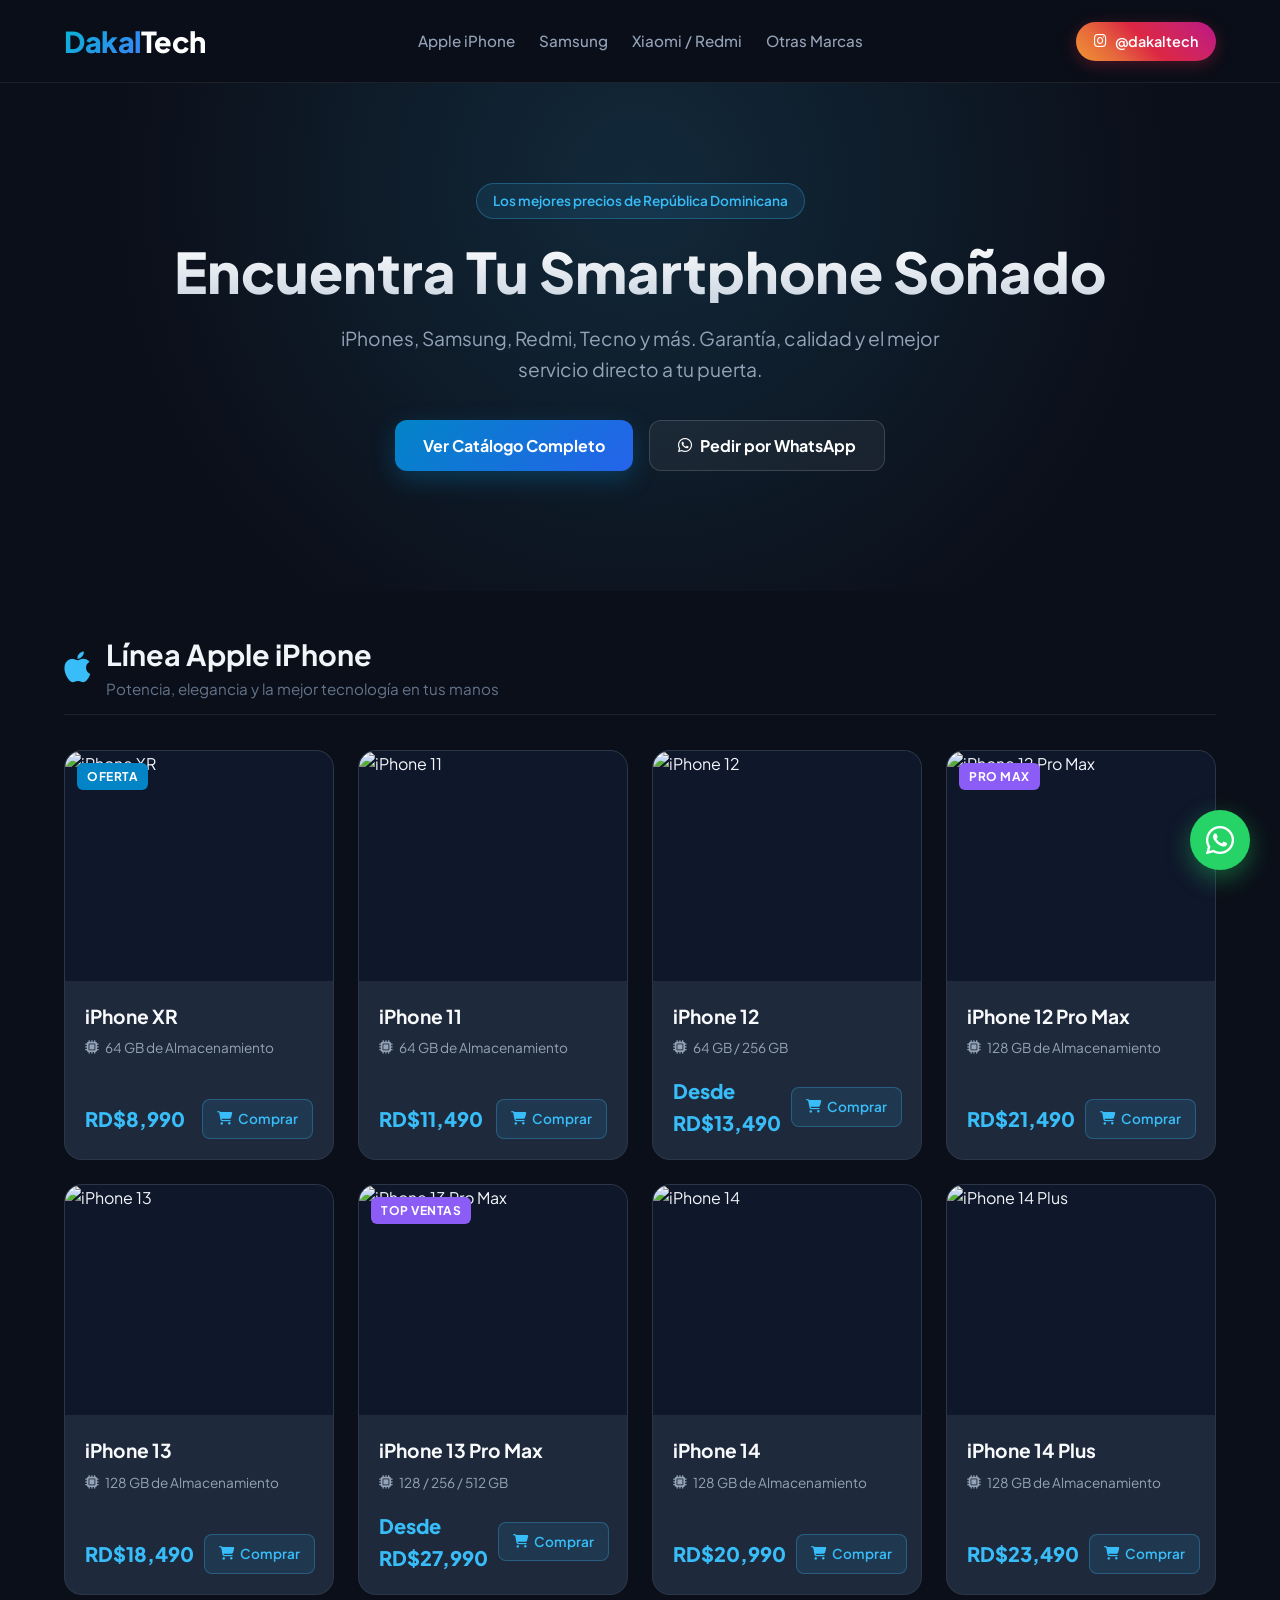
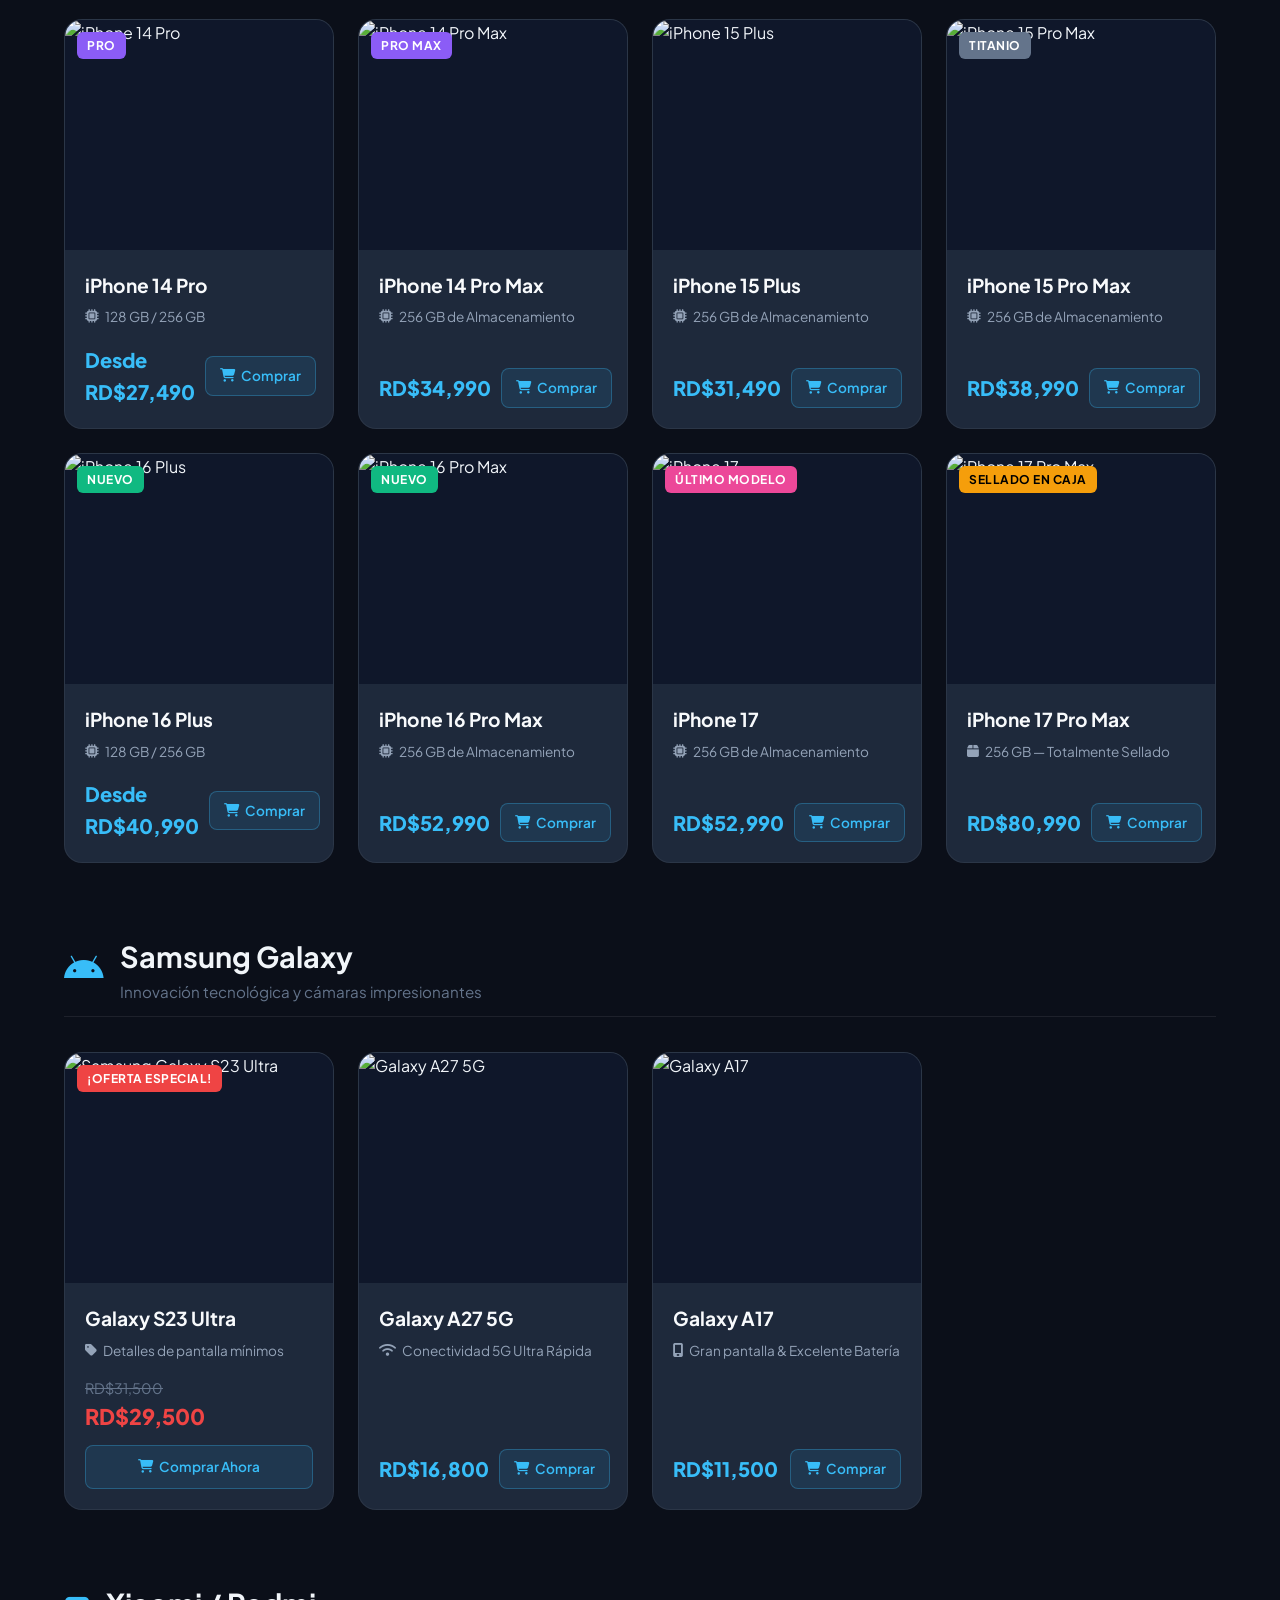
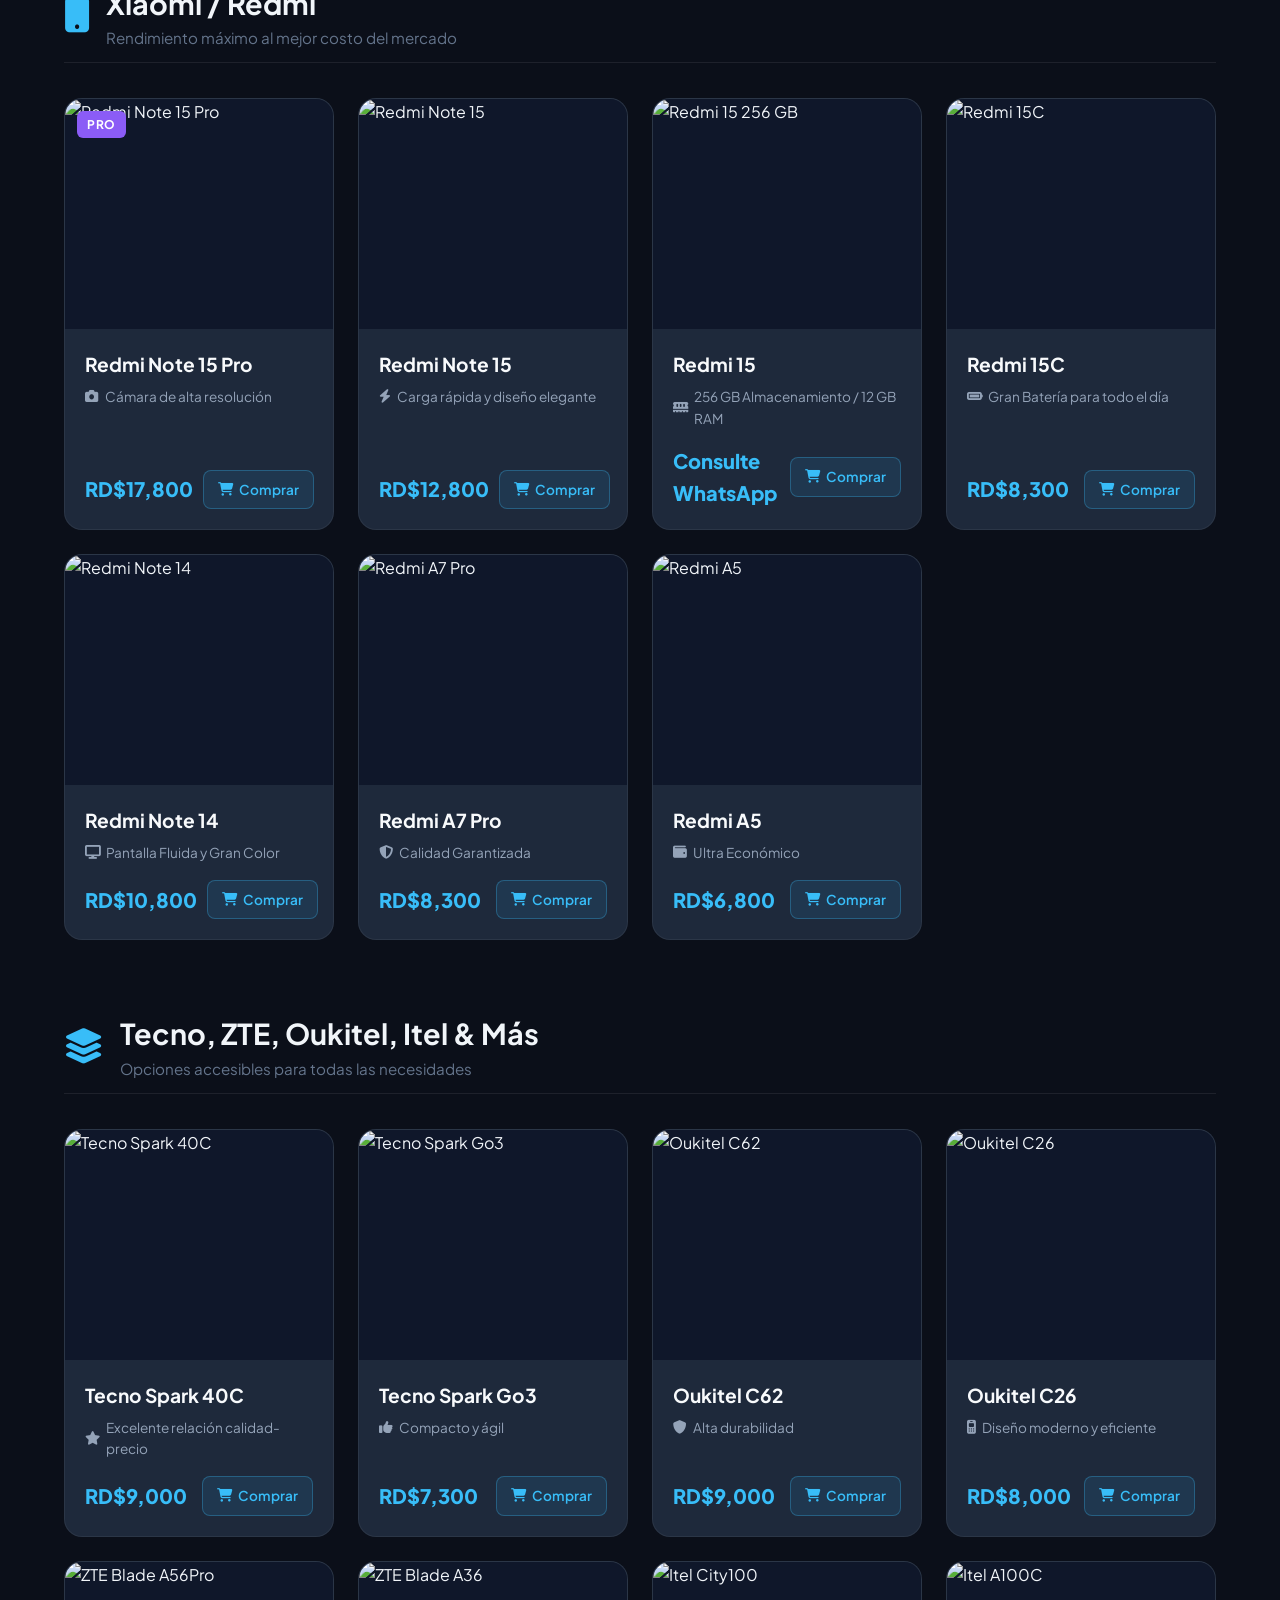
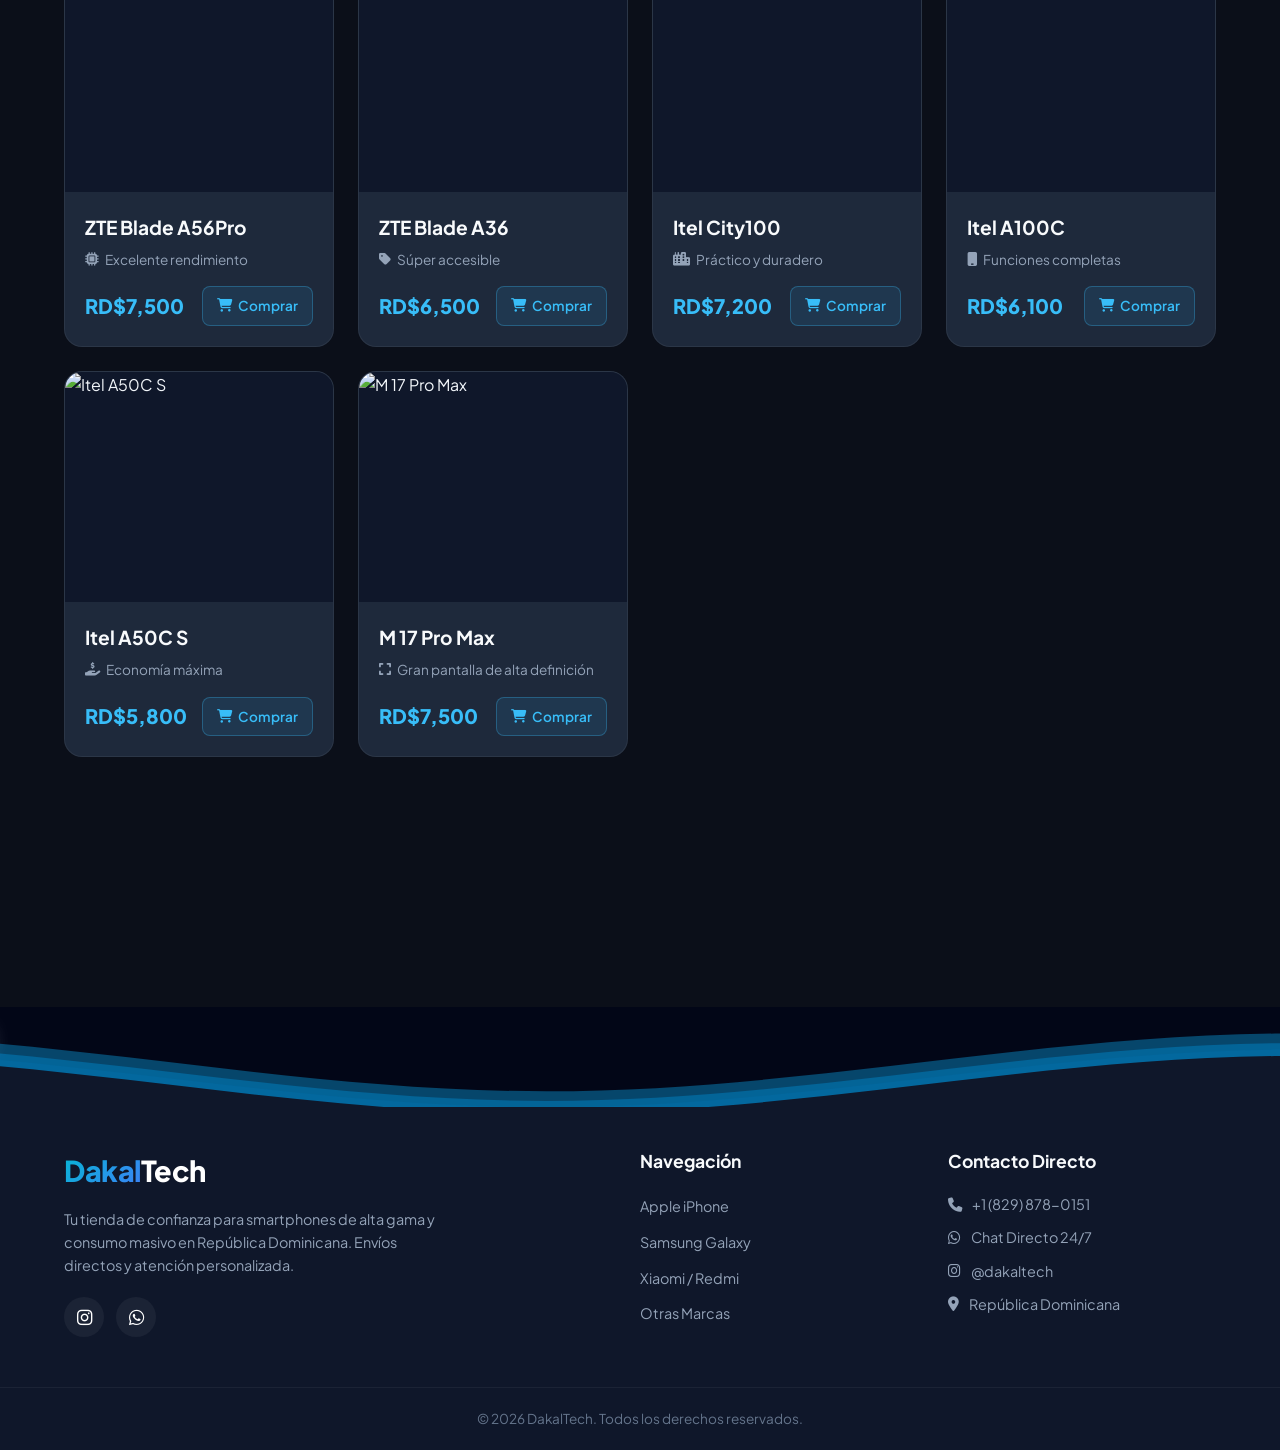
==== commit 17c216c8: "Add files via upload" ====
--- a/index.html
+++ b/index.html
@@ -1,244 +1,697 @@
 <!DOCTYPE html>
 <html lang="es">
 <head>
-    <meta charset="UTF-8">
-    <meta name="viewport" content="width=device-width, initial-scale=1.0">
-    <title>DakalTech | Tienda de Teléfonos</title>
-    <link rel="stylesheet" href="style.css">
-    <link rel="stylesheet" href="https://cdnjs.cloudflare.com/ajax/libs/font-awesome/6.4.0/css/all.min.css">
+  <meta charset="UTF-8">
+  <meta name="viewport" content="width=device-width, initial-scale=1.0">
+  <title>DakalTech | Tienda de Celulares & Tecnología</title>
+  <link rel="stylesheet" href="style.css">
+  <link rel="preconnect" href="https://fonts.googleapis.com">
+  <link rel="preconnect" href="https://fonts.gstatic.com" crossorigin>
+  <link href="https://fonts.googleapis.com/css2?family=Plus+Jakarta+Sans:wght@300;400;500;600;700;800&display=swap" rel="stylesheet">
+  <link rel="stylesheet" href="https://cdnjs.cloudflare.com/ajax/libs/font-awesome/6.4.0/css/all.min.css">
 </head>
 <body>
 
-    <header class="header">
-        <div class="container nav-container">
-            <h1 class="logo">Dakal<span>Tech</span></h1>
-            <a href="https://www.instagram.com/dakaltech?igsi=NmQ3dnlrZnBhOHNp" target="_blank" class="instagram-btn">
-                <i class="fab fa-instagram"><span>Síguenos</span></i>
+  <!-- Botón Flotante de WhatsApp -->
+  <a href="https://wa.me/18298780151" target="_blank" rel="noopener noreferrer" class="whatsapp-btn" aria-label="Contactar por WhatsApp">
+    <i class="fa-brands fa-whatsapp"></i>
+    <span class="whatsapp-text">¡Chatea con nosotros!</span>
+  </a>
+
+  <!-- Encabezado / Barra de Navegación -->
+  <header class="navbar">
+    <div class="container nav-container">
+      <a href="#" class="logo">
+        <span class="logo-accent">Dakal</span>Tech
+      </a>
+      <nav class="nav-links">
+        <a href="#iphone">Apple iPhone</a>
+        <a href="#samsung">Samsung</a>
+        <a href="#xiaomi">Xiaomi / Redmi</a>
+        <a href="#otros">Otras Marcas</a>
+      </nav>
+      <a href="https://www.instagram.com/dakaltech?igsi=NmQ3dnlrZnBhOHNp" target="_blank" rel="noopener noreferrer" class="instagram-btn">
+        <i class="fa-brands fa-instagram"></i>
+        <span>@dakaltech</span>
+      </a>
+    </div>
+  </header>
+
+  <!-- Sección Principal / Hero -->
+  <section class="hero">
+    <div class="hero-bg-overlay"></div>
+    <div class="container hero-content">
+      <span class="badge hero-badge">Los mejores precios de República Dominicana</span>
+      <h1 class="hero-title">Encuentra Tu Smartphone Soñado</h1>
+      <p class="hero-subtitle">iPhones, Samsung, Redmi, Tecno y más. Garantía, calidad y el mejor servicio directo a tu puerta.</p>
+      <div class="hero-actions">
+        <a href="#catalogo" class="btn btn-primary">Ver Catálogo Completo</a>
+        <a href="https://wa.me/18298780151" target="_blank" class="btn btn-outline">
+          <i class="fa-brands fa-whatsapp"></i> Pedir por WhatsApp
+        </a>
+      </div>
+    </div>
+  </section>
+
+  <!-- Catálogo de Productos -->
+  <main class="container catalog" id="catalogo">
+
+    <!-- Sección Apple iPhone -->
+    <section class="brand-section" id="iphone">
+      <div class="section-header">
+        <i class="fa-brands fa-apple brand-icon"></i>
+        <div>
+          <h2>Línea Apple iPhone</h2>
+          <p>Potencia, elegancia y la mejor tecnología en tus manos</p>
+        </div>
+      </div>
+      <div class="grid">
+        <div class="card">
+          <div class="card-img-wrap">
+            <img src="https://images.unsplash.com/photo-1592750475338-74b7b21085ab?auto=format&fit=crop&w=600&q=80" alt="iPhone XR" loading="lazy">
+            <span class="tag">Oferta</span>
+          </div>
+          <div class="card-body">
+            <h3>iPhone XR</h3>
+            <p class="specs"><i class="fa-solid fa-microchip"></i> 64 GB de Almacenamiento</p>
+            <div class="card-footer">
+              <span class="price">RD$8,990</span>
+              <a href="https://wa.me/18298780151?text=Hola,%20me%20interesa%20el%20iPhone%20XR%2064GB" class="buy-btn" target="_blank"><i class="fa-solid fa-cart-shopping"></i> Comprar</a>
+            </div>
+          </div>
+        </div>
+
+        <div class="card">
+          <div class="card-img-wrap">
+            <img src="https://images.unsplash.com/photo-1574944985070-8f3ebc6b79d2?auto=format&fit=crop&w=600&q=80" alt="iPhone 11" loading="lazy">
+          </div>
+          <div class="card-body">
+            <h3>iPhone 11</h3>
+            <p class="specs"><i class="fa-solid fa-microchip"></i> 64 GB de Almacenamiento</p>
+            <div class="card-footer">
+              <span class="price">RD$11,490</span>
+              <a href="https://wa.me/18298780151?text=Hola,%20me%20interesa%20el%20iPhone%2011%2064GB" class="buy-btn" target="_blank"><i class="fa-solid fa-cart-shopping"></i> Comprar</a>
+            </div>
+          </div>
+        </div>
+
+        <div class="card">
+          <div class="card-img-wrap">
+            <img src="https://images.unsplash.com/photo-1605236453806-6ff36851218e?auto=format&fit=crop&w=600&q=80" alt="iPhone 12" loading="lazy">
+          </div>
+          <div class="card-body">
+            <h3>iPhone 12</h3>
+            <p class="specs"><i class="fa-solid fa-microchip"></i> 64 GB / 256 GB</p>
+            <div class="card-footer">
+              <span class="price">Desde RD$13,490</span>
+              <a href="https://wa.me/18298780151?text=Hola,%20me%20interesa%20el%20iPhone%2012" class="buy-btn" target="_blank"><i class="fa-solid fa-cart-shopping"></i> Comprar</a>
+            </div>
+          </div>
+        </div>
+
+        <div class="card">
+          <div class="card-img-wrap">
+            <img src="https://images.unsplash.com/photo-1603921326210-6edd2d60ca68?auto=format&fit=crop&w=600&q=80" alt="iPhone 12 Pro Max" loading="lazy">
+            <span class="tag tag-pro">Pro Max</span>
+          </div>
+          <div class="card-body">
+            <h3>iPhone 12 Pro Max</h3>
+            <p class="specs"><i class="fa-solid fa-microchip"></i> 128 GB de Almacenamiento</p>
+            <div class="card-footer">
+              <span class="price">RD$21,490</span>
+              <a href="https://wa.me/18298780151?text=Hola,%20me%20interesa%20el%20iPhone%2012%20Pro%20Max" class="buy-btn" target="_blank"><i class="fa-solid fa-cart-shopping"></i> Comprar</a>
+            </div>
+          </div>
+        </div>
+
+        <div class="card">
+          <div class="card-img-wrap">
+            <img src="https://images.unsplash.com/photo-1632661674596-df8be070a5c5?auto=format&fit=crop&w=600&q=80" alt="iPhone 13" loading="lazy">
+          </div>
+          <div class="card-body">
+            <h3>iPhone 13</h3>
+            <p class="specs"><i class="fa-solid fa-microchip"></i> 128 GB de Almacenamiento</p>
+            <div class="card-footer">
+              <span class="price">RD$18,490</span>
+              <a href="https://wa.me/18298780151?text=Hola,%20me%20interesa%20el%20iPhone%2013" class="buy-btn" target="_blank"><i class="fa-solid fa-cart-shopping"></i> Comprar</a>
+            </div>
+          </div>
+        </div>
+
+        <div class="card">
+          <div class="card-img-wrap">
+            <img src="https://images.unsplash.com/photo-1632661674596-df8be070a5c5?auto=format&fit=crop&w=600&q=80" alt="iPhone 13 Pro Max" loading="lazy">
+            <span class="tag tag-pro">Top Ventas</span>
+          </div>
+          <div class="card-body">
+            <h3>iPhone 13 Pro Max</h3>
+            <p class="specs"><i class="fa-solid fa-microchip"></i> 128 / 256 / 512 GB</p>
+            <div class="card-footer">
+              <span class="price">Desde RD$27,990</span>
+              <a href="https://wa.me/18298780151?text=Hola,%20me%20interesa%20el%20iPhone%2013%20Pro%20Max" class="buy-btn" target="_blank"><i class="fa-solid fa-cart-shopping"></i> Comprar</a>
+            </div>
+          </div>
+        </div>
+
+        <div class="card">
+          <div class="card-img-wrap">
+            <img src="https://images.unsplash.com/photo-1663499482523-1c0c1bae4ce1?auto=format&fit=crop&w=600&q=80" alt="iPhone 14" loading="lazy">
+          </div>
+          <div class="card-body">
+            <h3>iPhone 14</h3>
+            <p class="specs"><i class="fa-solid fa-microchip"></i> 128 GB de Almacenamiento</p>
+            <div class="card-footer">
+              <span class="price">RD$20,990</span>
+              <a href="https://wa.me/18298780151?text=Hola,%20me%20interesa%20el%20iPhone%2014" class="buy-btn" target="_blank"><i class="fa-solid fa-cart-shopping"></i> Comprar</a>
+            </div>
+          </div>
+        </div>
+
+        <div class="card">
+          <div class="card-img-wrap">
+            <img src="https://images.unsplash.com/photo-1663499482523-1c0c1bae4ce1?auto=format&fit=crop&w=600&q=80" alt="iPhone 14 Plus" loading="lazy">
+          </div>
+          <div class="card-body">
+            <h3>iPhone 14 Plus</h3>
+            <p class="specs"><i class="fa-solid fa-microchip"></i> 128 GB de Almacenamiento</p>
+            <div class="card-footer">
+              <span class="price">RD$23,490</span>
+              <a href="https://wa.me/18298780151?text=Hola,%20me%20interesa%20el%20iPhone%2014%20Plus" class="buy-btn" target="_blank"><i class="fa-solid fa-cart-shopping"></i> Comprar</a>
+            </div>
+          </div>
+        </div>
+
+        <div class="card">
+          <div class="card-img-wrap">
+            <img src="https://images.unsplash.com/photo-1663499482523-1c0c1bae4ce1?auto=format&fit=crop&w=600&q=80" alt="iPhone 14 Pro" loading="lazy">
+            <span class="tag tag-pro">Pro</span>
+          </div>
+          <div class="card-body">
+            <h3>iPhone 14 Pro</h3>
+            <p class="specs"><i class="fa-solid fa-microchip"></i> 128 GB / 256 GB</p>
+            <div class="card-footer">
+              <span class="price">Desde RD$27,490</span>
+              <a href="https://wa.me/18298780151?text=Hola,%20me%20interesa%20el%20iPhone%2014%20Pro" class="buy-btn" target="_blank"><i class="fa-solid fa-cart-shopping"></i> Comprar</a>
+            </div>
+          </div>
+        </div>
+
+        <div class="card">
+          <div class="card-img-wrap">
+            <img src="https://images.unsplash.com/photo-1663499482523-1c0c1bae4ce1?auto=format&fit=crop&w=600&q=80" alt="iPhone 14 Pro Max" loading="lazy">
+            <span class="tag tag-pro">Pro Max</span>
+          </div>
+          <div class="card-body">
+            <h3>iPhone 14 Pro Max</h3>
+            <p class="specs"><i class="fa-solid fa-microchip"></i> 256 GB de Almacenamiento</p>
+            <div class="card-footer">
+              <span class="price">RD$34,990</span>
+              <a href="https://wa.me/18298780151?text=Hola,%20me%20interesa%20el%20iPhone%2014%20Pro%20Max" class="buy-btn" target="_blank"><i class="fa-solid fa-cart-shopping"></i> Comprar</a>
+            </div>
+          </div>
+        </div>
+
+        <div class="card">
+          <div class="card-img-wrap">
+            <img src="https://images.unsplash.com/photo-1695048133142-1a20484d2569?auto=format&fit=crop&w=600&q=80" alt="iPhone 15 Plus" loading="lazy">
+          </div>
+          <div class="card-body">
+            <h3>iPhone 15 Plus</h3>
+            <p class="specs"><i class="fa-solid fa-microchip"></i> 256 GB de Almacenamiento</p>
+            <div class="card-footer">
+              <span class="price">RD$31,490</span>
+              <a href="https://wa.me/18298780151?text=Hola,%20me%20interesa%20el%20iPhone%2015%20Plus" class="buy-btn" target="_blank"><i class="fa-solid fa-cart-shopping"></i> Comprar</a>
+            </div>
+          </div>
+        </div>
+
+        <div class="card">
+          <div class="card-img-wrap">
+            <img src="https://images.unsplash.com/photo-1695048133142-1a20484d2569?auto=format&fit=crop&w=600&q=80" alt="iPhone 15 Pro Max" loading="lazy">
+            <span class="tag tag-titanium">Titanio</span>
+          </div>
+          <div class="card-body">
+            <h3>iPhone 15 Pro Max</h3>
+            <p class="specs"><i class="fa-solid fa-microchip"></i> 256 GB de Almacenamiento</p>
+            <div class="card-footer">
+              <span class="price">RD$38,990</span>
+              <a href="https://wa.me/18298780151?text=Hola,%20me%20interesa%20el%20iPhone%2015%20Pro%20Max" class="buy-btn" target="_blank"><i class="fa-solid fa-cart-shopping"></i> Comprar</a>
+            </div>
+          </div>
+        </div>
+
+        <div class="card">
+          <div class="card-img-wrap">
+            <img src="https://images.unsplash.com/photo-1510557880182-3d4d3cba35a5?auto=format&fit=crop&w=600&q=80" alt="iPhone 16 Plus" loading="lazy">
+            <span class="tag tag-new">Nuevo</span>
+          </div>
+          <div class="card-body">
+            <h3>iPhone 16 Plus</h3>
+            <p class="specs"><i class="fa-solid fa-microchip"></i> 128 GB / 256 GB</p>
+            <div class="card-footer">
+              <span class="price">Desde RD$40,990</span>
+              <a href="https://wa.me/18298780151?text=Hola,%20me%20interesa%20el%20iPhone%2016%20Plus" class="buy-btn" target="_blank"><i class="fa-solid fa-cart-shopping"></i> Comprar</a>
+            </div>
+          </div>
+        </div>
+
+        <div class="card">
+          <div class="card-img-wrap">
+            <img src="https://images.unsplash.com/photo-1510557880182-3d4d3cba35a5?auto=format&fit=crop&w=600&q=80" alt="iPhone 16 Pro Max" loading="lazy">
+            <span class="tag tag-new">Nuevo</span>
+          </div>
+          <div class="card-body">
+            <h3>iPhone 16 Pro Max</h3>
+            <p class="specs"><i class="fa-solid fa-microchip"></i> 256 GB de Almacenamiento</p>
+            <div class="card-footer">
+              <span class="price">RD$52,990</span>
+              <a href="https://wa.me/18298780151?text=Hola,%20me%20interesa%20el%20iPhone%2016%20Pro%20Max" class="buy-btn" target="_blank"><i class="fa-solid fa-cart-shopping"></i> Comprar</a>
+            </div>
+          </div>
+        </div>
+
+        <div class="card">
+          <div class="card-img-wrap">
+            <img src="https://images.unsplash.com/photo-1511707171634-5f897ff02aa9?auto=format&fit=crop&w=600&q=80" alt="iPhone 17" loading="lazy">
+            <span class="tag tag-flagship">Último Modelo</span>
+          </div>
+          <div class="card-body">
+            <h3>iPhone 17</h3>
+            <p class="specs"><i class="fa-solid fa-microchip"></i> 256 GB de Almacenamiento</p>
+            <div class="card-footer">
+              <span class="price">RD$52,990</span>
+              <a href="https://wa.me/18298780151?text=Hola,%20me%20interesa%20el%20iPhone%2017" class="buy-btn" target="_blank"><i class="fa-solid fa-cart-shopping"></i> Comprar</a>
+            </div>
+          </div>
+        </div>
+
+        <div class="card featured-card">
+          <div class="card-img-wrap">
+            <img src="https://images.unsplash.com/photo-1511707171634-5f897ff02aa9?auto=format&fit=crop&w=600&q=80" alt="iPhone 17 Pro Max" loading="lazy">
+            <span class="tag tag-sealed">Sellado en Caja</span>
+          </div>
+          <div class="card-body">
+            <h3>iPhone 17 Pro Max</h3>
+            <p class="specs"><i class="fa-solid fa-box"></i> 256 GB — Totalmente Sellado</p>
+            <div class="card-footer">
+              <span class="price">RD$80,990</span>
+              <a href="https://wa.me/18298780151?text=Hola,%20me%20interesa%20el%20iPhone%2017%20Pro%20Max%20Sellado" class="buy-btn" target="_blank"><i class="fa-solid fa-cart-shopping"></i> Comprar</a>
+            </div>
+          </div>
+        </div>
+      </div>
+    </section>
+
+    <!-- Sección Samsung -->
+    <section class="brand-section" id="samsung">
+      <div class="section-header">
+        <i class="fa-brands fa-android brand-icon"></i>
+        <div>
+          <h2>Samsung Galaxy</h2>
+          <p>Innovación tecnológica y cámaras impresionantes</p>
+        </div>
+      </div>
+      <div class="grid">
+        <div class="card">
+          <div class="card-img-wrap">
+            <img src="https://images.unsplash.com/photo-1610945265064-0e34e5519bbf?auto=format&fit=crop&w=600&q=80" alt="Samsung Galaxy S23 Ultra" loading="lazy">
+            <span class="tag tag-offer">¡Oferta Especial!</span>
+          </div>
+          <div class="card-body">
+            <h3>Galaxy S23 Ultra</h3>
+            <p class="specs"><i class="fa-solid fa-tag"></i> Detalles de pantalla mínimos</p>
+            <div class="price-container">
+              <span class="old-price">RD$31,500</span>
+              <span class="price highlight-price">RD$29,500</span>
+            </div>
+            <div class="card-footer" style="margin-top:10px;">
+              <a href="https://wa.me/18298780151?text=Hola,%20me%20interesa%20el%20Galaxy%20S23%20Ultra" class="buy-btn full-width" target="_blank"><i class="fa-solid fa-cart-shopping"></i> Comprar Ahora</a>
+            </div>
+          </div>
+        </div>
+
+        <div class="card">
+          <div class="card-img-wrap">
+            <img src="https://images.unsplash.com/photo-1580910051074-3eb694886505?auto=format&fit=crop&w=600&q=80" alt="Galaxy A27 5G" loading="lazy">
+          </div>
+          <div class="card-body">
+            <h3>Galaxy A27 5G</h3>
+            <p class="specs"><i class="fa-solid fa-wifi"></i> Conectividad 5G Ultra Rápida</p>
+            <div class="card-footer">
+              <span class="price">RD$16,800</span>
+              <a href="https://wa.me/18298780151?text=Hola,%20me%20interesa%20el%20Galaxy%20A27%205G" class="buy-btn" target="_blank"><i class="fa-solid fa-cart-shopping"></i> Comprar</a>
+            </div>
+          </div>
+        </div>
+
+        <div class="card">
+          <div class="card-img-wrap">
+            <img src="https://images.unsplash.com/photo-1580910051074-3eb694886505?auto=format&fit=crop&w=600&q=80" alt="Galaxy A17" loading="lazy">
+          </div>
+          <div class="card-body">
+            <h3>Galaxy A17</h3>
+            <p class="specs"><i class="fa-solid fa-mobile-screen"></i> Gran pantalla & Excelente Batería</p>
+            <div class="card-footer">
+              <span class="price">RD$11,500</span>
+              <a href="https://wa.me/18298780151?text=Hola,%20me%20interesa%20el%20Galaxy%20A17" class="buy-btn" target="_blank"><i class="fa-solid fa-cart-shopping"></i> Comprar</a>
+            </div>
+          </div>
+        </div>
+      </div>
+    </section>
+
+    <!-- Sección Xiaomi / Redmi -->
+    <section class="brand-section" id="xiaomi">
+      <div class="section-header">
+        <i class="fa-solid fa-mobile-button brand-icon"></i>
+        <div>
+          <h2>Xiaomi / Redmi</h2>
+          <p>Rendimiento máximo al mejor costo del mercado</p>
+        </div>
+      </div>
+      <div class="grid">
+        <div class="card">
+          <div class="card-img-wrap">
+            <img src="https://images.unsplash.com/photo-1598327105666-5b89351aff97?auto=format&fit=crop&w=600&q=80" alt="Redmi Note 15 Pro" loading="lazy">
+            <span class="tag tag-pro">Pro</span>
+          </div>
+          <div class="card-body">
+            <h3>Redmi Note 15 Pro</h3>
+            <p class="specs"><i class="fa-solid fa-camera"></i> Cámara de alta resolución</p>
+            <div class="card-footer">
+              <span class="price">RD$17,800</span>
+              <a href="https://wa.me/18298780151?text=Hola,%20me%20interesa%20el%20Redmi%20Note%2015%20Pro" class="buy-btn" target="_blank"><i class="fa-solid fa-cart-shopping"></i> Comprar</a>
+            </div>
+          </div>
+        </div>
+
+        <div class="card">
+          <div class="card-img-wrap">
+            <img src="https://images.unsplash.com/photo-1598327105666-5b89351aff97?auto=format&fit=crop&w=600&q=80" alt="Redmi Note 15" loading="lazy">
+          </div>
+          <div class="card-body">
+            <h3>Redmi Note 15</h3>
+            <p class="specs"><i class="fa-solid fa-bolt"></i> Carga rápida y diseño elegante</p>
+            <div class="card-footer">
+              <span class="price">RD$12,800</span>
+              <a href="https://wa.me/18298780151?text=Hola,%20me%20interesa%20el%20Redmi%20Note%2015" class="buy-btn" target="_blank"><i class="fa-solid fa-cart-shopping"></i> Comprar</a>
+            </div>
+          </div>
+        </div>
+
+        <div class="card">
+          <div class="card-img-wrap">
+            <img src="https://images.unsplash.com/photo-1598327105666-5b89351aff97?auto=format&fit=crop&w=600&q=80" alt="Redmi 15 256 GB" loading="lazy">
+          </div>
+          <div class="card-body">
+            <h3>Redmi 15</h3>
+            <p class="specs"><i class="fa-solid fa-memory"></i> 256 GB Almacenamiento / 12 GB RAM</p>
+            <div class="card-footer">
+              <span class="price">Consulte WhatsApp</span>
+              <a href="https://wa.me/18298780151?text=Hola,%20me%20interesa%20el%20Redmi%2015%20256GB" class="buy-btn" target="_blank"><i class="fa-solid fa-cart-shopping"></i> Comprar</a>
+            </div>
+          </div>
+        </div>
+
+        <div class="card">
+          <div class="card-img-wrap">
+            <img src="https://images.unsplash.com/photo-1598327105666-5b89351aff97?auto=format&fit=crop&w=600&q=80" alt="Redmi 15C" loading="lazy">
+          </div>
+          <div class="card-body">
+            <h3>Redmi 15C</h3>
+            <p class="specs"><i class="fa-solid fa-battery-full"></i> Gran Batería para todo el día</p>
+            <div class="card-footer">
+              <span class="price">RD$8,300</span>
+              <a href="https://wa.me/18298780151?text=Hola,%20me%20interesa%20el%20Redmi%2015C" class="buy-btn" target="_blank"><i class="fa-solid fa-cart-shopping"></i> Comprar</a>
+            </div>
+          </div>
+        </div>
+
+        <div class="card">
+          <div class="card-img-wrap">
+            <img src="https://images.unsplash.com/photo-1598327105666-5b89351aff97?auto=format&fit=crop&w=600&q=80" alt="Redmi Note 14" loading="lazy">
+          </div>
+          <div class="card-body">
+            <h3>Redmi Note 14</h3>
+            <p class="specs"><i class="fa-solid fa-display"></i> Pantalla Fluida y Gran Color</p>
+            <div class="card-footer">
+              <span class="price">RD$10,800</span>
+              <a href="https://wa.me/18298780151?text=Hola,%20me%20interesa%20el%20Redmi%20Note%2014" class="buy-btn" target="_blank"><i class="fa-solid fa-cart-shopping"></i> Comprar</a>
+            </div>
+          </div>
+        </div>
+
+        <div class="card">
+          <div class="card-img-wrap">
+            <img src="https://images.unsplash.com/photo-1598327105666-5b89351aff97?auto=format&fit=crop&w=600&q=80" alt="Redmi A7 Pro" loading="lazy">
+          </div>
+          <div class="card-body">
+            <h3>Redmi A7 Pro</h3>
+            <p class="specs"><i class="fa-solid fa-shield-halved"></i> Calidad Garantizada</p>
+            <div class="card-footer">
+              <span class="price">RD$8,300</span>
+              <a href="https://wa.me/18298780151?text=Hola,%20me%20interesa%20el%20Redmi%20A7%20Pro" class="buy-btn" target="_blank"><i class="fa-solid fa-cart-shopping"></i> Comprar</a>
+            </div>
+          </div>
+        </div>
+
+        <div class="card">
+          <div class="card-img-wrap">
+            <img src="https://images.unsplash.com/photo-1598327105666-5b89351aff97?auto=format&fit=crop&w=600&q=80" alt="Redmi A5" loading="lazy">
+          </div>
+          <div class="card-body">
+            <h3>Redmi A5</h3>
+            <p class="specs"><i class="fa-solid fa-wallet"></i> Ultra Económico</p>
+            <div class="card-footer">
+              <span class="price">RD$6,800</span>
+              <a href="https://wa.me/18298780151?text=Hola,%20me%20interesa%20el%20Redmi%20A5" class="buy-btn" target="_blank"><i class="fa-solid fa-cart-shopping"></i> Comprar</a>
+            </div>
+          </div>
+        </div>
+      </div>
+    </section>
+
+    <!-- Sección Otras Marcas -->
+    <section class="brand-section" id="otros">
+      <div class="section-header">
+        <i class="fa-solid fa-layer-group brand-icon"></i>
+        <div>
+          <h2>Tecno, ZTE, Oukitel, Itel & Más</h2>
+          <p>Opciones accesibles para todas las necesidades</p>
+        </div>
+      </div>
+      <div class="grid">
+        <div class="card">
+          <div class="card-img-wrap">
+            <img src="https://images.unsplash.com/photo-1567581935884-3349723552ca?auto=format&fit=crop&w=600&q=80" alt="Tecno Spark 40C" loading="lazy">
+          </div>
+          <div class="card-body">
+            <h3>Tecno Spark 40C</h3>
+            <p class="specs"><i class="fa-solid fa-star"></i> Excelente relación calidad-precio</p>
+            <div class="card-footer">
+              <span class="price">RD$9,000</span>
+              <a href="https://wa.me/18298780151?text=Hola,%20me%20interesa%20el%20Tecno%20Spark%2040C" class="buy-btn" target="_blank"><i class="fa-solid fa-cart-shopping"></i> Comprar</a>
+            </div>
+          </div>
+        </div>
+
+        <div class="card">
+          <div class="card-img-wrap">
+            <img src="https://images.unsplash.com/photo-1567581935884-3349723552ca?auto=format&fit=crop&w=600&q=80" alt="Tecno Spark Go3" loading="lazy">
+          </div>
+          <div class="card-body">
+            <h3>Tecno Spark Go3</h3>
+            <p class="specs"><i class="fa-solid fa-thumbs-up"></i> Compacto y ágil</p>
+            <div class="card-footer">
+              <span class="price">RD$7,300</span>
+              <a href="https://wa.me/18298780151?text=Hola,%20me%20interesa%20el%20Tecno%20Spark%20Go3" class="buy-btn" target="_blank"><i class="fa-solid fa-cart-shopping"></i> Comprar</a>
+            </div>
+          </div>
+        </div>
+
+        <div class="card">
+          <div class="card-img-wrap">
+            <img src="https://images.unsplash.com/photo-1546054454-aa26e2b734c7?auto=format&fit=crop&w=600&q=80" alt="Oukitel C62" loading="lazy">
+          </div>
+          <div class="card-body">
+            <h3>Oukitel C62</h3>
+            <p class="specs"><i class="fa-solid fa-shield"></i> Alta durabilidad</p>
+            <div class="card-footer">
+              <span class="price">RD$9,000</span>
+              <a href="https://wa.me/18298780151?text=Hola,%20me%20interesa%20el%20Oukitel%20C62" class="buy-btn" target="_blank"><i class="fa-solid fa-cart-shopping"></i> Comprar</a>
+            </div>
+          </div>
+        </div>
+
+        <div class="card">
+          <div class="card-img-wrap">
+            <img src="https://images.unsplash.com/photo-1546054454-aa26e2b734c7?auto=format&fit=crop&w=600&q=80" alt="Oukitel C26" loading="lazy">
+          </div>
+          <div class="card-body">
+            <h3>Oukitel C26</h3>
+            <p class="specs"><i class="fa-solid fa-mobile-retro"></i> Diseño moderno y eficiente</p>
+            <div class="card-footer">
+              <span class="price">RD$8,000</span>
+              <a href="https://wa.me/18298780151?text=Hola,%20me%20interesa%20el%20Oukitel%20C26" class="buy-btn" target="_blank"><i class="fa-solid fa-cart-shopping"></i> Comprar</a>
+            </div>
+          </div>
+        </div>
+
+        <div class="card">
+          <div class="card-img-wrap">
+            <img src="https://images.unsplash.com/photo-1565849904461-04a58ad377e0?auto=format&fit=crop&w=600&q=80" alt="ZTE Blade A56Pro" loading="lazy">
+          </div>
+          <div class="card-body">
+            <h3>ZTE Blade A56Pro</h3>
+            <p class="specs"><i class="fa-solid fa-microchip"></i> Excelente rendimiento</p>
+            <div class="card-footer">
+              <span class="price">RD$7,500</span>
+              <a href="https://wa.me/18298780151?text=Hola,%20me%20interesa%20el%20ZTE%20Blade%20A56Pro" class="buy-btn" target="_blank"><i class="fa-solid fa-cart-shopping"></i> Comprar</a>
+            </div>
+          </div>
+        </div>
+
+        <div class="card">
+          <div class="card-img-wrap">
+            <img src="https://images.unsplash.com/photo-1565849904461-04a58ad377e0?auto=format&fit=crop&w=600&q=80" alt="ZTE Blade A36" loading="lazy">
+          </div>
+          <div class="card-body">
+            <h3>ZTE Blade A36</h3>
+            <p class="specs"><i class="fa-solid fa-tag"></i> Súper accesible</p>
+            <div class="card-footer">
+              <span class="price">RD$6,500</span>
+              <a href="https://wa.me/18298780151?text=Hola,%20me%20interesa%20el%20ZTE%20Blade%20A36" class="buy-btn" target="_blank"><i class="fa-solid fa-cart-shopping"></i> Comprar</a>
+            </div>
+          </div>
+        </div>
+
+        <div class="card">
+          <div class="card-img-wrap">
+            <img src="https://images.unsplash.com/photo-1523206489230-c012c64b2b48?auto=format&fit=crop&w=600&q=80" alt="Itel City100" loading="lazy">
+          </div>
+          <div class="card-body">
+            <h3>Itel City100</h3>
+            <p class="specs"><i class="fa-solid fa-city"></i> Práctico y duradero</p>
+            <div class="card-footer">
+              <span class="price">RD$7,200</span>
+              <a href="https://wa.me/18298780151?text=Hola,%20me%20interesa%20el%20Itel%20City100" class="buy-btn" target="_blank"><i class="fa-solid fa-cart-shopping"></i> Comprar</a>
+            </div>
+          </div>
+        </div>
+
+        <div class="card">
+          <div class="card-img-wrap">
+            <img src="https://images.unsplash.com/photo-1523206489230-c012c64b2b48?auto=format&fit=crop&w=600&q=80" alt="Itel A100C" loading="lazy">
+          </div>
+          <div class="card-body">
+            <h3>Itel A100C</h3>
+            <p class="specs"><i class="fa-solid fa-mobile"></i> Funciones completas</p>
+            <div class="card-footer">
+              <span class="price">RD$6,100</span>
+              <a href="https://wa.me/18298780151?text=Hola,%20me%20interesa%20el%20Itel%20A100C" class="buy-btn" target="_blank"><i class="fa-solid fa-cart-shopping"></i> Comprar</a>
+            </div>
+          </div>
+        </div>
+
+        <div class="card">
+          <div class="card-img-wrap">
+            <img src="https://images.unsplash.com/photo-1523206489230-c012c64b2b48?auto=format&fit=crop&w=600&q=80" alt="Itel A50C S" loading="lazy">
+          </div>
+          <div class="card-body">
+            <h3>Itel A50C S</h3>
+            <p class="specs"><i class="fa-solid fa-hand-holding-dollar"></i> Economía máxima</p>
+            <div class="card-footer">
+              <span class="price">RD$5,800</span>
+              <a href="https://wa.me/18298780151?text=Hola,%20me%20interesa%20el%20Itel%20A50C%20S" class="buy-btn" target="_blank"><i class="fa-solid fa-cart-shopping"></i> Comprar</a>
+            </div>
+          </div>
+        </div>
+
+        <div class="card">
+          <div class="card-img-wrap">
+            <img src="https://images.unsplash.com/photo-1580910051074-3eb694886505?auto=format&fit=crop&w=600&q=80" alt="M 17 Pro Max" loading="lazy">
+          </div>
+          <div class="card-body">
+            <h3>M 17 Pro Max</h3>
+            <p class="specs"><i class="fa-solid fa-expand"></i> Gran pantalla de alta definición</p>
+            <div class="card-footer">
+              <span class="price">RD$7,500</span>
+              <a href="https://wa.me/18298780151?text=Hola,%20me%20interesa%20el%20M%2017%20Pro%20Max" class="buy-btn" target="_blank"><i class="fa-solid fa-cart-shopping"></i> Comprar</a>
+            </div>
+          </div>
+        </div>
+      </div>
+    </section>
+
+  </main>
+
+  <!-- Pie de Página con Olas Marinas Animadas y Nubes -->
+  <footer class="ocean-footer">
+    <!-- Nubes flotantes animadas -->
+    <div class="clouds-container">
+      <div class="cloud cloud-1"></div>
+      <div class="cloud cloud-2"></div>
+      <div class="cloud cloud-3"></div>
+      <div class="cloud cloud-4"></div>
+    </div>
+
+    <!-- Olas marinas animadas con distintos tonos (sin espuma) -->
+    <div class="waves-wrapper">
+      <svg class="waves" xmlns="http://www.w3.org/2000/svg" xmlns:xlink="http://www.w3.org/1999/xlink" viewBox="0 24 150 28" preserveAspectRatio="none" shape-rendering="auto">
+        <defs>
+          <path id="gentle-wave" d="M-160 44c30 0 58-18 88-18s 58 18 88 18 58-18 88-18 58 18 88 18 v44h-352z" />
+        </defs>
+        <g class="parallax">
+          <use xlink:href="#gentle-wave" x="48" y="0" fill="rgba(14, 165, 233, 0.4)" />
+          <use xlink:href="#gentle-wave" x="48" y="3" fill="rgba(2, 132, 199, 0.6)" opacity="0.8" />
+          <use xlink:href="#gentle-wave" x="48" y="5" fill="rgba(3, 105, 161, 0.8)" />
+          <use xlink:href="#gentle-wave" x="48" y="7" fill="#0f172a" />
+        </g>
+      </svg>
+    </div>
+
+    <!-- Contenido Principal del Footer -->
+    <div class="footer-content">
+      <div class="container footer-grid">
+        <div class="footer-brand">
+          <a href="#" class="logo footer-logo"><span class="logo-accent">Dakal</span>Tech</a>
+          <p>Tu tienda de confianza para smartphones de alta gama y consumo masivo en República Dominicana. Envíos directos y atención personalizada.</p>
+          <div class="footer-socials">
+            <a href="https://www.instagram.com/dakaltech?igsi=NmQ3dnlrZnBhOHNp" target="_blank" rel="noopener noreferrer" class="social-icon" aria-label="Instagram">
+              <i class="fa-brands fa-instagram"></i>
             </a>
-        </div>
-    </header>
-
-    <main class="main-content">
-        <section class="hero">
-            <div class="container">
-                <h2>Tecnología de Vanguardia</h2>
-                <p>Encuentra tu próximo iPhone al mejor precio del mercado dominicano.</p>
-            </div>
-        </section>
-
-        <section class="products-section container">
-            <div class="products-grid">
-                
-                <div class="product-card">
-                    <div class="card-img">
-                        <img src="https://images.unsplash.com/photo-1592750475338-74b7b21085ab?auto=format&fit=crop&w=600&q=80" alt="iPhone XR">
-                    </div>
-                    <div class="card-body">
-                        <h3>iPhone XR</h3>
-                        <p class="specs">64 GB</p>
-                        <p class="price">RD$8,990</p>
-                        <a href="https://wa.me/18298780151?text=Hola,%20estoy%20interesado%20en%20el%20iPhone%20XR%2064%20GB" target="_blank" class="whatsapp-cta">Escríbenos</a>
-                    </div>
-                </div>
-
-                <div class="product-card">
-                    <div class="card-img">
-                        <img src="https://images.unsplash.com/photo-1510557880182-3d4d3cba35a5?auto=format&fit=crop&w=600&q=80" alt="iPhone 11">
-                    </div>
-                    <div class="card-body">
-                        <h3>iPhone 11</h3>
-                        <p class="specs">64 GB</p>
-                        <p class="price">RD$11,490</p>
-                        <a href="https://wa.me/18298780151?text=Hola,%20estoy%20interesado%20en%20el%20iPhone%2011%2064%20GB" target="_blank" class="whatsapp-cta">Escríbenos</a>
-                    </div>
-                </div>
-
-                <div class="product-card">
-                    <div class="card-img">
-                        <img src="https://images.unsplash.com/photo-1605236453806-6ff36851218e?auto=format&fit=crop&w=600&q=80" alt="iPhone 12">
-                    </div>
-                    <div class="card-body">
-                        <h3>iPhone 12</h3>
-                        <p class="specs">64/256 GB</p>
-                        <p class="price">Desde RD$13,490</p>
-                        <a href="https://wa.me/18298780151?text=Hola,%20estoy%20interesado%20en%20el%20iPhone%2012" target="_blank" class="whatsapp-cta">Escríbenos</a>
-                    </div>
-                </div>
-
-                <div class="product-card">
-                    <div class="card-img">
-                        <img src="https://images.unsplash.com/photo-1603539275466-9973244f2246?auto=format&fit=crop&w=600&q=80" alt="iPhone 12 Pro Max">
-                    </div>
-                    <div class="card-body">
-                        <h3>iPhone 12 Pro Max</h3>
-                        <p class="specs">128 GB</p>
-                        <p class="price">RD$21,490</p>
-                        <a href="https://wa.me/18298780151?text=Hola,%20estoy%20interesado%20en%20el%20iPhone%2012%20Pro%20Max" target="_blank" class="whatsapp-cta">Escríbenos</a>
-                    </div>
-                </div>
-
-                <div class="product-card">
-                    <div class="card-img">
-                        <img src="https://images.unsplash.com/photo-1511707171634-5f897ff02aa9?auto=format&fit=crop&w=600&q=80" alt="iPhone 13">
-                    </div>
-                    <div class="card-body">
-                        <h3>iPhone 13</h3>
-                        <p class="specs">128 GB</p>
-                        <p class="price">RD$18,490</p>
-                        <a href="https://wa.me/18298780151?text=Hola,%20estoy%20interesado%20en%20el%20iPhone%2013" target="_blank" class="whatsapp-cta">Escríbenos</a>
-                    </div>
-                </div>
-
-                <div class="product-card">
-                    <div class="card-img">
-                        <img src="https://images.unsplash.com/photo-1591337676887-a217a6970a8a?auto=format&fit=crop&w=600&q=80" alt="iPhone 13 Pro Max">
-                    </div>
-                    <div class="card-body">
-                        <h3>iPhone 13 Pro Max</h3>
-                        <p class="specs">128/256/512 GB</p>
-                        <p class="price">Desde RD$27,990</p>
-                        <a href="https://wa.me/18298780151?text=Hola,%20estoy%20interesado%20en%20el%20iPhone%2013%20Pro%20Max" target="_blank" class="whatsapp-cta">Escríbenos</a>
-                    </div>
-                </div>
-
-                <div class="product-card">
-                    <div class="card-img">
-                        <img src="https://images.unsplash.com/photo-1695048133142-1a20484d2569?auto=format&fit=crop&w=600&q=80" alt="iPhone 14">
-                    </div>
-                    <div class="card-body">
-                        <h3>iPhone 14</h3>
-                        <p class="specs">128 GB</p>
-                        <p class="price">RD$20,990</p>
-                        <a href="https://wa.me/18298780151?text=Hola,%20estoy%20interesado%20en%20el%20iPhone%2014" target="_blank" class="whatsapp-cta">Escríbenos</a>
-                    </div>
-                </div>
-
-                <div class="product-card">
-                    <div class="card-img">
-                        <img src="https://images.unsplash.com/photo-1678685888221-cda773a3dcdb?auto=format&fit=crop&w=600&q=80" alt="iPhone 14 Plus">
-                    </div>
-                    <div class="card-body">
-                        <h3>iPhone 14 Plus</h3>
-                        <p class="specs">128 GB</p>
-                        <p class="price">RD$23,490</p>
-                        <a href="https://wa.me/18298780151?text=Hola,%20estoy%20interesado%20en%20el%20iPhone%2014%20Plus" target="_blank" class="whatsapp-cta">Escríbenos</a>
-                    </div>
-                </div>
-
-                <div class="product-card">
-                    <div class="card-img">
-                        <img src="https://images.unsplash.com/photo-1663499482523-1c0c1bae4ce1?auto=format&fit=crop&w=600&q=80" alt="iPhone 14 Pro">
-                    </div>
-                    <div class="card-body">
-                        <h3>iPhone 14 Pro</h3>
-                        <p class="specs">128/256 GB</p>
-                        <p class="price">Desde RD$27,490</p>
-                        <a href="https://wa.me/18298780151?text=Hola,%20estoy%20interesado%20en%20el%20iPhone%2014%20Pro" target="_blank" class="whatsapp-cta">Escríbenos</a>
-                    </div>
-                </div>
-
-                <div class="product-card">
-                    <div class="card-img">
-                        <img src="https://images.unsplash.com/photo-1665686376573-04e9c7161b9a?auto=format&fit=crop&w=600&q=80" alt="iPhone 14 Pro Max">
-                    </div>
-                    <div class="card-body">
-                        <h3>iPhone 14 Pro Max</h3>
-                        <p class="specs">256 GB</p>
-                        <p class="price">RD$34,990</p>
-                        <a href="https://wa.me/18298780151?text=Hola,%20estoy%20interesado%20en%20el%20iPhone%2014%20Pro%20Max" target="_blank" class="whatsapp-cta">Escríbenos</a>
-                    </div>
-                </div>
-
-                <div class="product-card">
-                    <div class="card-img">
-                        <img src="https://images.unsplash.com/photo-1695048133132-37887752e80c?auto=format&fit=crop&w=600&q=80" alt="iPhone 15 Plus">
-                    </div>
-                    <div class="card-body">
-                        <h3>iPhone 15 Plus</h3>
-                        <p class="specs">256 GB</p>
-                        <p class="price">RD$31,490</p>
-                        <a href="https://wa.me/18298780151?text=Hola,%20estoy%20interesado%20en%20el%20iPhone%2015%20Plus" target="_blank" class="whatsapp-cta">Escríbenos</a>
-                    </div>
-                </div>
-
-                <div class="product-card">
-                    <div class="card-img">
-                        <img src="https://images.unsplash.com/photo-1695048132832-a5441584b8d7?auto=format&fit=crop&w=600&q=80" alt="iPhone 15 Pro Max">
-                    </div>
-                    <div class="card-body">
-                        <h3>iPhone 15 Pro Max</h3>
-                        <p class="specs">256 GB</p>
-                        <p class="price">RD$38,990</p>
-                        <a href="https://wa.me/18298780151?text=Hola,%20estoy%20interesado%20en%20el%20iPhone%2015%20Pro%20Max" target="_blank" class="whatsapp-cta">Escríbenos</a>
-                    </div>
-                </div>
-
-                <div class="product-card">
-                    <div class="card-img">
-                        <img src="https://images.unsplash.com/photo-1725626153664-9b2f6ef858bb?auto=format&fit=crop&w=600&q=80" alt="iPhone 16 Plus">
-                    </div>
-                    <div class="card-body">
-                        <h3>iPhone 16 Plus</h3>
-                        <p class="specs">128/256 GB</p>
-                        <p class="price">Desde RD$40,990</p>
-                        <a href="https://wa.me/18298780151?text=Hola,%20estoy%20interesado%20en%20el%20iPhone%2016%20Plus" target="_blank" class="whatsapp-cta">Escríbenos</a>
-                    </div>
-                </div>
-
-                <div class="product-card">
-                    <div class="card-img">
-                        <img src="https://images.unsplash.com/photo-1725626153664-9b2f6ef858bb?auto=format&fit=crop&w=600&q=80" alt="iPhone 16 Pro Max">
-                    </div>
-                    <div class="card-body">
-                        <h3>iPhone 16 Pro Max</h3>
-                        <p class="specs">256 GB</p>
-                        <p class="price">RD$52,990</p>
-                        <a href="https://wa.me/18298780151?text=Hola,%20estoy%20interesado%20en%20el%20iPhone%2016%20Pro%20Max" target="_blank" class="whatsapp-cta">Escríbenos</a>
-                    </div>
-                </div>
-
-                <div class="product-card">
-                    <div class="card-img">
-                        <img src="https://images.unsplash.com/photo-1592750475338-74b7b21085ab?auto=format&fit=crop&w=600&q=80" alt="iPhone 17">
-                    </div>
-                    <div class="card-body">
-                        <h3>iPhone 17</h3>
-                        <p class="specs">256 GB</p>
-                        <p class="price">RD$52,990</p>
-                        <a href="https://wa.me/18298780151?text=Hola,%20estoy%20interesado%20en%20el%20iPhone%2017" target="_blank" class="whatsapp-cta">Escríbenos</a>
-                    </div>
-                </div>
-
-                <div class="product-card">
-                    <div class="card-img">
-                        <img src="https://images.unsplash.com/photo-1510557880182-3d4d3cba35a5?auto=format&fit=crop&w=600&q=80" alt="iPhone 17 Pro Max sellado">
-                    </div>
-                    <div class="card-body">
-                        <h3>iPhone 17 Pro Max</h3>
-                        <p class="specs">256 GB sellado</p>
-                        <p class="price">RD$80,990</p>
-                        <a href="https://wa.me/18298780151?text=Hola,%20estoy%20interesado%20en%20el%20iPhone%2017%20Pro%20Max%20sellado" target="_blank" class="whatsapp-cta">Escríbenos</a>
-                    </div>
-                </div>
-
-            </div>
-        </section>
-    </main>
-
-    <a href="https://wa.me/18298780151?text=Hola,%20vengo%20de%20su%20sitio%20web%20y%20quiero%20información" class="whatsapp-float" target="_blank">
-        <i class="fab fa-whatsapp"></i>
-    </a>
-
-    <footer class="footer">
-        <div class="waves-container">
-            <div class="wave wave1"></div>
-            <div class="wave wave2"></div>
-            <div class="wave wave3"></div>
-        </div>
-        <div class="footer-content container">
-            <p>&copy; 2026 DakalTech. Todos los derechos reservados.</p>
-        </div>
-    </footer>
+            <a href="https://wa.me/18298780151" target="_blank" rel="noopener noreferrer" class="social-icon" aria-label="WhatsApp">
+              <i class="fa-brands fa-whatsapp"></i>
+            </a>
+          </div>
+        </div>
+
+        <div class="footer-links">
+          <h4>Navegación</h4>
+          <ul>
+            <li><a href="#iphone">Apple iPhone</a></li>
+            <li><a href="#samsung">Samsung Galaxy</a></li>
+            <li><a href="#xiaomi">Xiaomi / Redmi</a></li>
+            <li><a href="#otros">Otras Marcas</a></li>
+          </ul>
+        </div>
+
+        <div class="footer-contact">
+          <h4>Contacto Directo</h4>
+          <p><i class="fa-solid fa-phone"></i> +1 (829) 878-0151</p>
+          <p><i class="fa-brands fa-whatsapp"></i> Chat Directo 24/7</p>
+          <p><i class="fa-brands fa-instagram"></i> @dakaltech</p>
+          <p><i class="fa-solid fa-location-dot"></i> República Dominicana</p>
+        </div>
+      </div>
+
+      <div class="footer-bottom">
+        <div class="container">
+          <p>&copy; 2026 DakalTech. Todos los derechos reservados.</p>
+        </div>
+      </div>
+    </div>
+  </footer>
 
 </body>
 </html>
--- a/style.css
+++ b/style.css
@@ -1,368 +1,717 @@
-:root {
-    --bg-color: #0d1117;
-    --card-bg: #161b22;
-    --text-color: #f0f6fc;
-    --text-muted: #8b949e;
-    --accent-color: #238636;
-    --accent-hover: #2ea043;
-    --whatsapp-color: #25d366;
-    --instagram-gradient: linear-gradient(45deg, #f09433 0%, #e6683c 25%, #dc2743 50%, #cc2366 75%, #bc1888 100%);
-}
-
-* {
-    margin: 0;
-    padding: 0;
-    box-sizing: border-box;
-    font-family: -apple-system, BlinkMacSystemFont, "Segoe UI", Roboto, Helvetica, Arial, sans-serif;
+/* RESET & BASE STYLES */
+*, *::before, *::after {
+  box-sizing: border-box;
+  margin: 0;
+  padding: 0;
+}
+
+html {
+  scroll-behavior: smooth;
+  font-family: 'Plus Jakarta Sans', -apple-system, BlinkMacSystemFont, sans-serif;
+  background-color: #0b0f19;
+  color: #f1f5f9;
 }
 
 body {
-    background-color: var(--bg-color);
-    color: var(--text-color);
-    overflow-x: hidden;
-    display: flex;
+  overflow-x: hidden;
+  line-height: 1.6;
+}
+
+/* CONTAINER */
+.container {
+  width: 90%;
+  max-width: 1280px;
+  margin: 0 auto;
+}
+
+/* NAVBAR */
+.navbar {
+  position: sticky;
+  top: 0;
+  z-index: 1000;
+  background: rgba(11, 15, 25, 0.85);
+  backdrop-filter: blur(12px);
+  border-bottom: 1px solid rgba(255, 255, 255, 0.08);
+  padding: 18px 0;
+  animation: fadeInDown 0.8s ease forwards;
+}
+
+.nav-container {
+  display: flex;
+  justify-content: space-between;
+  align-items: center;
+}
+
+.logo {
+  font-size: 1.8rem;
+  font-weight: 800;
+  color: #ffffff;
+  text-decoration: none;
+  letter-spacing: -0.5px;
+}
+
+.logo-accent {
+  background: linear-gradient(135deg, #06b6d4, #3b82f6);
+  -webkit-background-clip: text;
+  -webkit-text-fill-color: transparent;
+}
+
+.nav-links {
+  display: flex;
+  gap: 24px;
+}
+
+.nav-links a {
+  color: #94a3b8;
+  text-decoration: none;
+  font-weight: 500;
+  font-size: 0.95rem;
+  transition: color 0.3s ease;
+}
+
+.nav-links a:hover {
+  color: #38bdf8;
+}
+
+.instagram-btn {
+  display: inline-flex;
+  align-items: center;
+  gap: 8px;
+  background: linear-gradient(45deg, #f09433 0%, #e6683c 25%, #dc2743 50%, #cc2366 75%, #bc1888 100%);
+  color: #fff;
+  padding: 8px 18px;
+  border-radius: 30px;
+  text-decoration: none;
+  font-weight: 600;
+  font-size: 0.9rem;
+  box-shadow: 0 4px 15px rgba(220, 39, 67, 0.3);
+  transition: transform 0.3s ease, box-shadow 0.3s ease;
+}
+
+.instagram-btn:hover {
+  transform: translateY(-2px);
+  box-shadow: 0 6px 20px rgba(220, 39, 67, 0.5);
+}
+
+/* BOTÓN FLOTANTE DE WHATSAPP */
+.whatsapp-btn {
+  position: fixed;
+  bottom: 30px;
+  right: 30px;
+  z-index: 2000;
+  background: #25d366;
+  color: #ffffff;
+  width: 60px;
+  height: 60px;
+  border-radius: 50%;
+  display: flex;
+  align-items: center;
+  justify-content: center;
+  font-size: 2rem;
+  box-shadow: 0 8px 25px rgba(37, 211, 102, 0.4);
+  text-decoration: none;
+  transition: all 0.4s cubic-bezier(0.175, 0.885, 0.32, 1.275);
+  animation: pulseGlow 2s infinite;
+}
+
+.whatsapp-text {
+  position: absolute;
+  right: 70px;
+  background: #1e293b;
+  color: #fff;
+  padding: 6px 14px;
+  border-radius: 8px;
+  font-size: 0.85rem;
+  font-weight: 600;
+  white-space: nowrap;
+  opacity: 0;
+  pointer-events: none;
+  transition: opacity 0.3s ease, transform 0.3s ease;
+  transform: translateX(10px);
+  box-shadow: 0 4px 12px rgba(0,0,0,0.3);
+}
+
+.whatsapp-btn:hover {
+  transform: scale(1.1) rotate(5deg);
+  background: #20ba5a;
+}
+
+.whatsapp-btn:hover .whatsapp-text {
+  opacity: 1;
+  transform: translateX(0);
+}
+
+/* HERO SECTION */
+.hero {
+  position: relative;
+  padding: 100px 0 120px;
+  text-align: center;
+  background: radial-gradient(circle at 50% 20%, rgba(56, 189, 248, 0.15), transparent 70%);
+  overflow: hidden;
+}
+
+.hero-content {
+  position: relative;
+  z-index: 2;
+}
+
+.badge {
+  display: inline-block;
+  background: rgba(56, 189, 248, 0.1);
+  border: 1px solid rgba(56, 189, 248, 0.3);
+  color: #38bdf8;
+  padding: 6px 16px;
+  border-radius: 20px;
+  font-size: 0.85rem;
+  font-weight: 600;
+  margin-bottom: 20px;
+  animation: fadeInUp 0.8s 0.2s cubic-bezier(0.16, 1, 0.3, 1) both;
+}
+
+.hero-title {
+  font-size: 3.5rem;
+  font-weight: 800;
+  line-height: 1.15;
+  margin-bottom: 20px;
+  background: linear-gradient(180deg, #ffffff 0%, #cbd5e1 100%);
+  -webkit-background-clip: text;
+  -webkit-text-fill-color: transparent;
+  animation: fadeInUp 0.8s 0.4s cubic-bezier(0.16, 1, 0.3, 1) both;
+}
+
+.hero-subtitle {
+  font-size: 1.2rem;
+  color: #94a3b8;
+  max-width: 650px;
+  margin: 0 auto 35px;
+  animation: fadeInUp 0.8s 0.6s cubic-bezier(0.16, 1, 0.3, 1) both;
+}
+
+.hero-actions {
+  display: flex;
+  justify-content: center;
+  gap: 16px;
+  animation: fadeInUp 0.8s 0.8s cubic-bezier(0.16, 1, 0.3, 1) both;
+}
+
+.btn {
+  display: inline-flex;
+  align-items: center;
+  gap: 8px;
+  padding: 12px 28px;
+  border-radius: 12px;
+  font-weight: 700;
+  font-size: 1rem;
+  text-decoration: none;
+  transition: all 0.3s ease;
+}
+
+.btn-primary {
+  background: linear-gradient(135deg, #0284c7, #2563eb);
+  color: #fff;
+  box-shadow: 0 8px 25px rgba(2, 132, 199, 0.3);
+}
+
+.btn-primary:hover {
+  transform: translateY(-3px);
+  box-shadow: 0 12px 30px rgba(2, 132, 199, 0.5);
+}
+
+.btn-outline {
+  background: rgba(255, 255, 255, 0.05);
+  border: 1px solid rgba(255, 255, 255, 0.15);
+  color: #fff;
+}
+
+.btn-outline:hover {
+  background: rgba(255, 255, 255, 0.12);
+  transform: translateY(-3px);
+}
+
+/* CATÁLOGO Y SECCIONES */
+.catalog {
+  padding: 40px 0 80px;
+}
+
+.brand-section {
+  margin-bottom: 70px;
+}
+
+.section-header {
+  display: flex;
+  align-items: center;
+  gap: 16px;
+  margin-bottom: 35px;
+  padding-bottom: 12px;
+  border-bottom: 1px solid rgba(255, 255, 255, 0.08);
+  animation: fadeInLeft 0.8s ease both;
+}
+
+.brand-icon {
+  font-size: 2.2rem;
+  color: #38bdf8;
+}
+
+.section-header h2 {
+  font-size: 1.8rem;
+  font-weight: 700;
+}
+
+.section-header p {
+  color: #64748b;
+  font-size: 0.95rem;
+}
+
+/* GRID Y TARJETAS */
+.grid {
+  display: grid;
+  grid-template-columns: repeat(auto-fill, minmax(270px, 1fr));
+  gap: 24px;
+}
+
+/* TARJETAS CON ANIMACIÓN DE ENTRADA INDIVIDUAL */
+.card {
+  background: #1e293b;
+  border: 1px solid rgba(255, 255, 255, 0.06);
+  border-radius: 18px;
+  overflow: hidden;
+  transition: all 0.4s cubic-bezier(0.16, 1, 0.3, 1);
+  display: flex;
+  flex-direction: column;
+  position: relative;
+  opacity: 0;
+  animation: fadeInUp 0.8s ease forwards;
+}
+
+/* Animación escalonada para cada elemento */
+.grid .card:nth-child(1) { animation-delay: 0.1s; }
+.grid .card:nth-child(2) { animation-delay: 0.18s; }
+.grid .card:nth-child(3) { animation-delay: 0.26s; }
+.grid .card:nth-child(4) { animation-delay: 0.34s; }
+.grid .card:nth-child(5) { animation-delay: 0.42s; }
+.grid .card:nth-child(6) { animation-delay: 0.5s; }
+.grid .card:nth-child(7) { animation-delay: 0.58s; }
+.grid .card:nth-child(8) { animation-delay: 0.66s; }
+
+.card:hover {
+  transform: translateY(-8px);
+  border-color: rgba(56, 189, 248, 0.4);
+  box-shadow: 0 20px 30px rgba(0, 0, 0, 0.4), 0 0 20px rgba(56, 189, 248, 0.15);
+}
+
+.card-img-wrap {
+  position: relative;
+  width: 100%;
+  height: 230px;
+  background: #0f172a;
+  overflow: hidden;
+}
+
+.card-img-wrap img {
+  width: 100%;
+  height: 100%;
+  object-fit: cover;
+  transition: transform 0.5s ease;
+}
+
+.card:hover .card-img-wrap img {
+  transform: scale(1.08);
+}
+
+.tag {
+  position: absolute;
+  top: 12px;
+  left: 12px;
+  background: #0284c7;
+  color: #fff;
+  font-size: 0.75rem;
+  font-weight: 700;
+  padding: 4px 10px;
+  border-radius: 6px;
+  text-transform: uppercase;
+  letter-spacing: 0.5px;
+}
+
+.tag-pro { background: #8b5cf6; }
+.tag-titanium { background: #64748b; }
+.tag-new { background: #10b981; }
+.tag-flagship { background: #ec4899; }
+.tag-sealed { background: #f59e0b; color: #000; }
+.tag-offer { background: #ef4444; }
+
+.card-body {
+  padding: 20px;
+  display: flex;
+  flex-direction: column;
+  flex-grow: 1;
+  justify-content: space-between;
+}
+
+.card-body h3 {
+  font-size: 1.2rem;
+  font-weight: 700;
+  margin-bottom: 6px;
+  color: #f8fafc;
+}
+
+.specs {
+  font-size: 0.85rem;
+  color: #94a3b8;
+  margin-bottom: 16px;
+  display: flex;
+  align-items: center;
+  gap: 6px;
+}
+
+.card-footer {
+  display: flex;
+  align-items: center;
+  justify-content: space-between;
+  gap: 10px;
+  margin-top: auto;
+}
+
+.price {
+  font-size: 1.25rem;
+  font-weight: 800;
+  color: #38bdf8;
+}
+
+.price-container {
+  display: flex;
+  flex-direction: column;
+}
+
+.old-price {
+  font-size: 0.9rem;
+  color: #64748b;
+  text-decoration: line-through;
+}
+
+.highlight-price {
+  color: #ef4444;
+  font-size: 1.35rem;
+}
+
+.buy-btn {
+  background: rgba(56, 189, 248, 0.1);
+  color: #38bdf8;
+  border: 1px solid rgba(56, 189, 248, 0.3);
+  padding: 8px 14px;
+  border-radius: 8px;
+  text-decoration: none;
+  font-weight: 600;
+  font-size: 0.85rem;
+  display: inline-flex;
+  align-items: center;
+  gap: 6px;
+  transition: all 0.3s ease;
+}
+
+.buy-btn:hover {
+  background: #38bdf8;
+  color: #0f172a;
+}
+
+.full-width {
+  width: 100%;
+  justify-content: center;
+  padding: 10px;
+}
+
+/* PIE DE PÁGINA (OCEANO Y NUBES) */
+.ocean-footer {
+  position: relative;
+  background: #020617;
+  padding-top: 100px;
+  margin-top: 100px;
+  overflow: hidden;
+}
+
+/* ANIMACIÓN DE NUBES */
+.clouds-container {
+  position: absolute;
+  top: 0;
+  left: 0;
+  width: 100%;
+  height: 120px;
+  pointer-events: none;
+  z-index: 1;
+}
+
+.cloud {
+  position: absolute;
+  background: rgba(255, 255, 255, 0.05);
+  border-radius: 50px;
+  filter: blur(8px);
+}
+
+.cloud::before, .cloud::after {
+  content: '';
+  position: absolute;
+  background: rgba(255, 255, 255, 0.05);
+  border-radius: 50%;
+}
+
+.cloud-1 {
+  width: 120px;
+  height: 40px;
+  top: 10px;
+  left: -120px;
+  animation: moveClouds 25s linear infinite;
+}
+
+.cloud-2 {
+  width: 180px;
+  height: 50px;
+  top: 40px;
+  left: -180px;
+  animation: moveClouds 35s linear infinite 5s;
+}
+
+.cloud-3 {
+  width: 100px;
+  height: 35px;
+  top: 20px;
+  left: -100px;
+  animation: moveClouds 20s linear infinite 12s;
+}
+
+.cloud-4 {
+  width: 150px;
+  height: 45px;
+  top: 50px;
+  left: -150px;
+  animation: moveClouds 30s linear infinite 18s;
+}
+
+@keyframes moveClouds {
+  0% { transform: translateX(0); }
+  100% { transform: translateX(calc(100vw + 200px)); }
+}
+
+/* OLAS MARINAS ANIMADAS MULTITONO (SIN ESPUMA) */
+.waves-wrapper {
+  position: absolute;
+  top: 20px;
+  left: 0;
+  width: 100%;
+  overflow: hidden;
+  line-height: 0;
+  z-index: 2;
+}
+
+.waves {
+  position: relative;
+  width: 100%;
+  height: 90px;
+  margin-bottom: -7px;
+  min-height: 90px;
+  max-height: 150px;
+}
+
+.parallax > use {
+  animation: move-forever 25s cubic-bezier(.55,.5,.45,.5) infinite;
+}
+.parallax > use:nth-child(1) {
+  animation-delay: -2s;
+  animation-duration: 7s;
+}
+.parallax > use:nth-child(2) {
+  animation-delay: -3s;
+  animation-duration: 10s;
+}
+.parallax > use:nth-child(3) {
+  animation-delay: -4s;
+  animation-duration: 13s;
+}
+.parallax > use:nth-child(4) {
+  animation-delay: -5s;
+  animation-duration: 20s;
+}
+
+@keyframes move-forever {
+  0% {
+    transform: translate3d(-90px, 0, 0);
+  }
+  100% {
+    transform: translate3d(85px, 0, 0);
+  }
+}
+
+/* CONTENIDO DEL FOOTER */
+.footer-content {
+  position: relative;
+  z-index: 3;
+  background: #0f172a;
+  padding-top: 40px;
+}
+
+.footer-grid {
+  display: grid;
+  grid-template-columns: 2fr 1fr 1fr;
+  gap: 40px;
+  padding-bottom: 50px;
+}
+
+.footer-brand p {
+  color: #94a3b8;
+  font-size: 0.9rem;
+  margin: 15px 0 20px;
+  max-width: 380px;
+}
+
+.footer-socials {
+  display: flex;
+  gap: 12px;
+}
+
+.social-icon {
+  width: 40px;
+  height: 40px;
+  border-radius: 50%;
+  background: rgba(255, 255, 255, 0.05);
+  color: #fff;
+  display: flex;
+  align-items: center;
+  justify-content: center;
+  text-decoration: none;
+  font-size: 1.1rem;
+  transition: all 0.3s ease;
+}
+
+.social-icon:hover {
+  background: #0284c7;
+  transform: translateY(-3px);
+}
+
+.footer-links h4, .footer-contact h4 {
+  font-size: 1.1rem;
+  margin-bottom: 18px;
+  color: #f8fafc;
+}
+
+.footer-links ul {
+  list-style: none;
+}
+
+.footer-links li {
+  margin-bottom: 10px;
+}
+
+.footer-links a {
+  color: #94a3b8;
+  text-decoration: none;
+  font-size: 0.9rem;
+  transition: color 0.3s ease;
+}
+
+.footer-links a:hover {
+  color: #38bdf8;
+}
+
+.footer-contact p {
+  color: #94a3b8;
+  font-size: 0.9rem;
+  margin-bottom: 10px;
+  display: flex;
+  align-items: center;
+  gap: 10px;
+}
+
+.footer-bottom {
+  border-top: 1px solid rgba(255, 255, 255, 0.05);
+  padding: 20px 0;
+  text-align: center;
+  color: #64748b;
+  font-size: 0.85rem;
+}
+
+/* ANIMACIONES KEYFRAMES */
+@keyframes fadeInUp {
+  from {
+    opacity: 0;
+    transform: translateY(30px);
+  }
+  to {
+    opacity: 1;
+    transform: translateY(0);
+  }
+}
+
+@keyframes fadeInDown {
+  from {
+    opacity: 0;
+    transform: translateY(-20px);
+  }
+  to {
+    opacity: 1;
+    transform: translateY(0);
+  }
+}
+
+@keyframes fadeInLeft {
+  from {
+    opacity: 0;
+    transform: translateX(-30px);
+  }
+  to {
+    opacity: 1;
+    transform: translateX(0);
+  }
+}
+
+@keyframes pulseGlow {
+  0% {
+    box-shadow: 0 0 0 0 rgba(37, 211, 102, 0.6);
+  }
+  70% {
+    box-shadow: 0 0 0 15px rgba(37, 211, 102, 0);
+  }
+  100% {
+    box-shadow: 0 0 0 0 rgba(37, 211, 102, 0);
+  }
+}
+
+/* ADAPTABILIDAD RESPONSIVA (MÓVILES Y TABLETS) */
+@media (max-width: 992px) {
+  .hero-title {
+    font-size: 2.75rem;
+  }
+  .footer-grid {
+    grid-template-columns: 1fr 1fr;
+  }
+}
+
+@media (max-width: 768px) {
+  .nav-links {
+    display: none;
+  }
+  
+  .hero-title {
+    font-size: 2.2rem;
+  }
+
+  .hero-subtitle {
+    font-size: 1rem;
+  }
+
+  .hero-actions {
     flex-direction: column;
-    min-height: 100vh;
-}
-
-.container {
+  }
+
+  .btn {
     width: 100%;
-    max-width: 1200px;
-    margin: 0 auto;
-    padding: 0 20px;
-}
-
-/* Header */
-.header {
-    background-color: rgba(13, 17, 23, 0.85);
-    backdrop-filter: blur(10px);
-    position: sticky;
-    top: 0;
-    z-index: 1000;
-    border-bottom: 1px solid #30363d;
-    animation: fadeInDown 0.8s ease forwards;
-}
-
-.nav-container {
-    display: flex;
-    justify-content: space-between;
-    align-items: center;
-    height: 70px;
-}
-
-.logo {
-    font-size: 1.8rem;
-    font-weight: 800;
-    letter-spacing: -0.5px;
-}
-
-.logo span {
-    color: #58a6ff;
-}
-
-.instagram-btn {
-    background: var(--instagram-gradient);
-    color: white;
-    padding: 10px 18px;
-    border-radius: 50px;
-    text-decoration: none;
-    font-weight: 600;
-    font-size: 0.9rem;
-    display: flex;
-    align-items: center;
-    gap: 8px;
-    transition: transform 0.3s ease, box-shadow 0.3s ease;
-    box-shadow: 0 4px 15px rgba(220, 39, 67, 0.3);
-}
-
-.instagram-btn:hover {
-    transform: translateY(-2px);
-    box-shadow: 0 6px 20px rgba(220, 39, 67, 0.5);
-}
-
-/* Hero Section */
-.hero {
-    text-align: center;
-    padding: 60px 20px 40px;
-    animation: fadeIn 1s ease 0.2s both;
-}
-
-.hero h2 {
-    font-size: 2.5rem;
-    margin-bottom: 10px;
-    font-weight: 800;
-}
-
-.hero p {
-    color: var(--text-muted);
-    font-size: 1.1rem;
-}
-
-/* Products Grid */
-.products-section {
-    padding: 20px 20px 80px;
-    flex: 1;
-}
-
-.products-grid {
-    display: grid;
-    grid-template-columns: repeat(auto-fill, minmax(260px, 1fr));
+    justify-content: center;
+  }
+
+  .footer-grid {
+    grid-template-columns: 1fr;
     gap: 30px;
-}
-
-.product-card {
-    background-color: var(--card-bg);
-    border: 1px solid #30363d;
-    border-radius: 16px;
-    overflow: hidden;
-    display: flex;
-    flex-direction: column;
-    justify-content: space-between;
-    opacity: 0;
-    animation: fadeInUp 0.6s ease forwards;
-}
-
-/* Delay individual items for distinct staggered entrance */
-.product-card:nth-child(1)  { animation-delay: 0.1s; }
-.product-card:nth-child(2)  { animation-delay: 0.15s; }
-.product-card:nth-child(3)  { animation-delay: 0.2s; }
-.product-card:nth-child(4)  { animation-delay: 0.25s; }
-.product-card:nth-child(5)  { animation-delay: 0.3s; }
-.product-card:nth-child(6)  { animation-delay: 0.35s; }
-.product-card:nth-child(7)  { animation-delay: 0.4s; }
-.product-card:nth-child(8)  { animation-delay: 0.45s; }
-.product-card:nth-child(9)  { animation-delay: 0.5s; }
-.product-card:nth-child(10) { animation-delay: 0.55s; }
-.product-card:nth-child(11) { animation-delay: 0.6s; }
-.product-card:nth-child(12) { animation-delay: 0.65s; }
-.product-card:nth-child(13) { animation-delay: 0.7s; }
-.product-card:nth-child(14) { animation-delay: 0.75s; }
-.product-card:nth-child(15) { animation-delay: 0.8s; }
-.product-card:nth-child(16) { animation-delay: 0.85s; }
-
-.product-card:hover {
-    transform: translateY(-5px);
-    border-color: #58a6ff;
-    transition: transform 0.3s ease, border-color 0.3s ease;
-    box-shadow: 0 10px 30px rgba(0, 0, 0, 0.5);
-}
-
-.card-img {
-    width: 100%;
-    height: 220px;
-    background-color: #21262d;
-    overflow: hidden;
-    position: relative;
-}
-
-.card-img img {
-    width: 100%;
-    height: 100%;
-    object-fit: cover;
-    transition: transform 0.5s ease;
-}
-
-.product-card:hover .card-img img {
-    transform: scale(1.05);
-}
-
-.card-body {
-    padding: 20px;
-    display: flex;
-    flex-direction: column;
-    gap: 8px;
-    flex-grow: 1;
-}
-
-.card-body h3 {
-    font-size: 1.2rem;
-    font-weight: 700;
-}
-
-.specs {
-    color: var(--text-muted);
-    font-size: 0.9rem;
-}
-
-.price {
-    font-size: 1.25rem;
-    font-weight: 800;
-    color: #58a6ff;
-    margin: 5px 0 10px;
-}
-
-.whatsapp-cta {
-    background-color: var(--accent-color);
-    color: white;
-    text-align: center;
-    padding: 10px;
-    border-radius: 8px;
-    text-decoration: none;
-    font-weight: 600;
-    transition: background-color 0.2s ease;
-    margin-top: auto;
-}
-
-.whatsapp-cta:hover {
-    background-color: var(--accent-hover);
-}
-
-/* Floating WhatsApp Button */
-.whatsapp-float {
-    position: fixed;
-    bottom: 30px;
-    right: 30px;
-    background-color: var(--whatsapp-color);
-    color: white;
-    width: 60px;
+  }
+
+  .waves {
     height: 60px;
-    border-radius: 50%;
-    display: flex;
-    justify-content: center;
-    align-items: center;
-    font-size: 35px;
-    box-shadow: 0 4px 20px rgba(37, 211, 102, 0.4);
-    z-index: 1000;
-    transition: transform 0.3s ease;
-    animation: bounceIn 1s ease 1s both;
-}
-
-.whatsapp-float:hover {
-    transform: scale(1.1);
-}
-
-/* Ocean Wave Footer */
-.footer {
-    position: relative;
-    background: linear-gradient(135deg, #022b3a 0%, #01161e 100%);
-    color: white;
-    padding: 60px 0 20px;
-    overflow: hidden;
-    margin-top: auto;
-}
-
-.footer-content {
-    position: relative;
-    z-index: 10;
-    text-align: center;
-    font-size: 0.9rem;
-    color: #8ecae6;
-}
-
-.waves-container {
-    position: absolute;
-    top: 0;
-    left: 0;
-    width: 100%;
-    height: 100%;
-    overflow: hidden;
-    pointer-events: none;
-}
-
-.wave {
-    position: absolute;
-    bottom: 0;
-    left: 0;
-    width: 200%;
-    height: 100%;
-    background-repeat: repeat-x;
-    background-position: bottom;
-}
-
-.wave1 {
-    opacity: 0.4;
-    background-image: url("data:image/svg+xml,%3Csvg xmlns='http://www.w3.org/2000/svg' viewBox='0 0 800 88.7'%3E%3Cpath d='M800 56.9c-155.5 0-204.9-50-405.5-50-200.8 0-250 50-394.5 50v31.8h800v-31.8z' fill='%231d3557'/%3E%3C/svg%3E");
-    animation: waveAnimation 12s linear infinite;
-}
-
-.wave2 {
-    opacity: 0.7;
-    background-image: url("data:image/svg+xml,%3Csvg xmlns='http://www.w3.org/2000/svg' viewBox='0 0 800 88.7'%3E%3Cpath d='M800 56.9c-155.5 0-204.9-50-405.5-50-200.8 0-250 50-394.5 50v31.8h800v-31.8z' fill='%23457b9d'/%3E%3C/svg%3E");
-    animation: waveAnimation 7s linear infinite reverse;
-    bottom: 5px;
-}
-
-.wave3 {
-    opacity: 0.3;
-    background-image: url("data:image/svg+xml,%3Csvg xmlns='http://www.w3.org/2000/svg' viewBox='0 0 800 88.7'%3E%3Cpath d='M800 56.9c-155.5 0-204.9-50-405.5-50-200.8 0-250 50-394.5 50v31.8h800v-31.8z' fill='%23a8dadc'/%3E%3C/svg%3E");
-    animation: waveAnimation 15s linear infinite;
-    bottom: 10px;
-}
-
-/* Animations */
-@keyframes fadeInUp {
-    from {
-        opacity: 0;
-        transform: translateY(30px);
-    }
-    to {
-        opacity: 1;
-        transform: translateY(0);
-    }
-}
-
-@keyframes fadeInDown {
-    from {
-        opacity: 0;
-        transform: translateY(-20px);
-    }
-    to {
-        opacity: 1;
-        transform: translateY(0);
-    }
-}
-
-@keyframes fadeIn {
-    from { opacity: 0; }
-    to { opacity: 1; }
-}
-
-@keyframes bounceIn {
-    0% {
-        opacity: 0;
-        transform: scale(0.3);
-    }
-    50% {
-        opacity: 1;
-        transform: scale(1.05);
-    }
-    70% {
-        transform: scale(0.9);
-    }
-    100% {
-        transform: scale(1);
-    }
-}
-
-@keyframes waveAnimation {
-    0% {
-        transform: translateX(0);
-    }
-    100% {
-        transform: translateX(-50%);
-    }
-}
-
-/* Responsive Media Queries */
-@media (max-width: 768px) {
-    .hero h2 {
-        font-size: 2rem;
-    }
-    
-    .hero p {
-        font-size: 1rem;
-    }
-
-    .products-grid {
-        grid-template-columns: repeat(auto-fill, minmax(100%, 1fr));
-        gap: 20px;
-    }
-    
-    .whatsapp-float {
-        bottom: 20px;
-        right: 20px;
-        width: 50px;
-        height: 50px;
-        font-size: 30px;
-    }
+    min-height: 60px;
+  }
 }
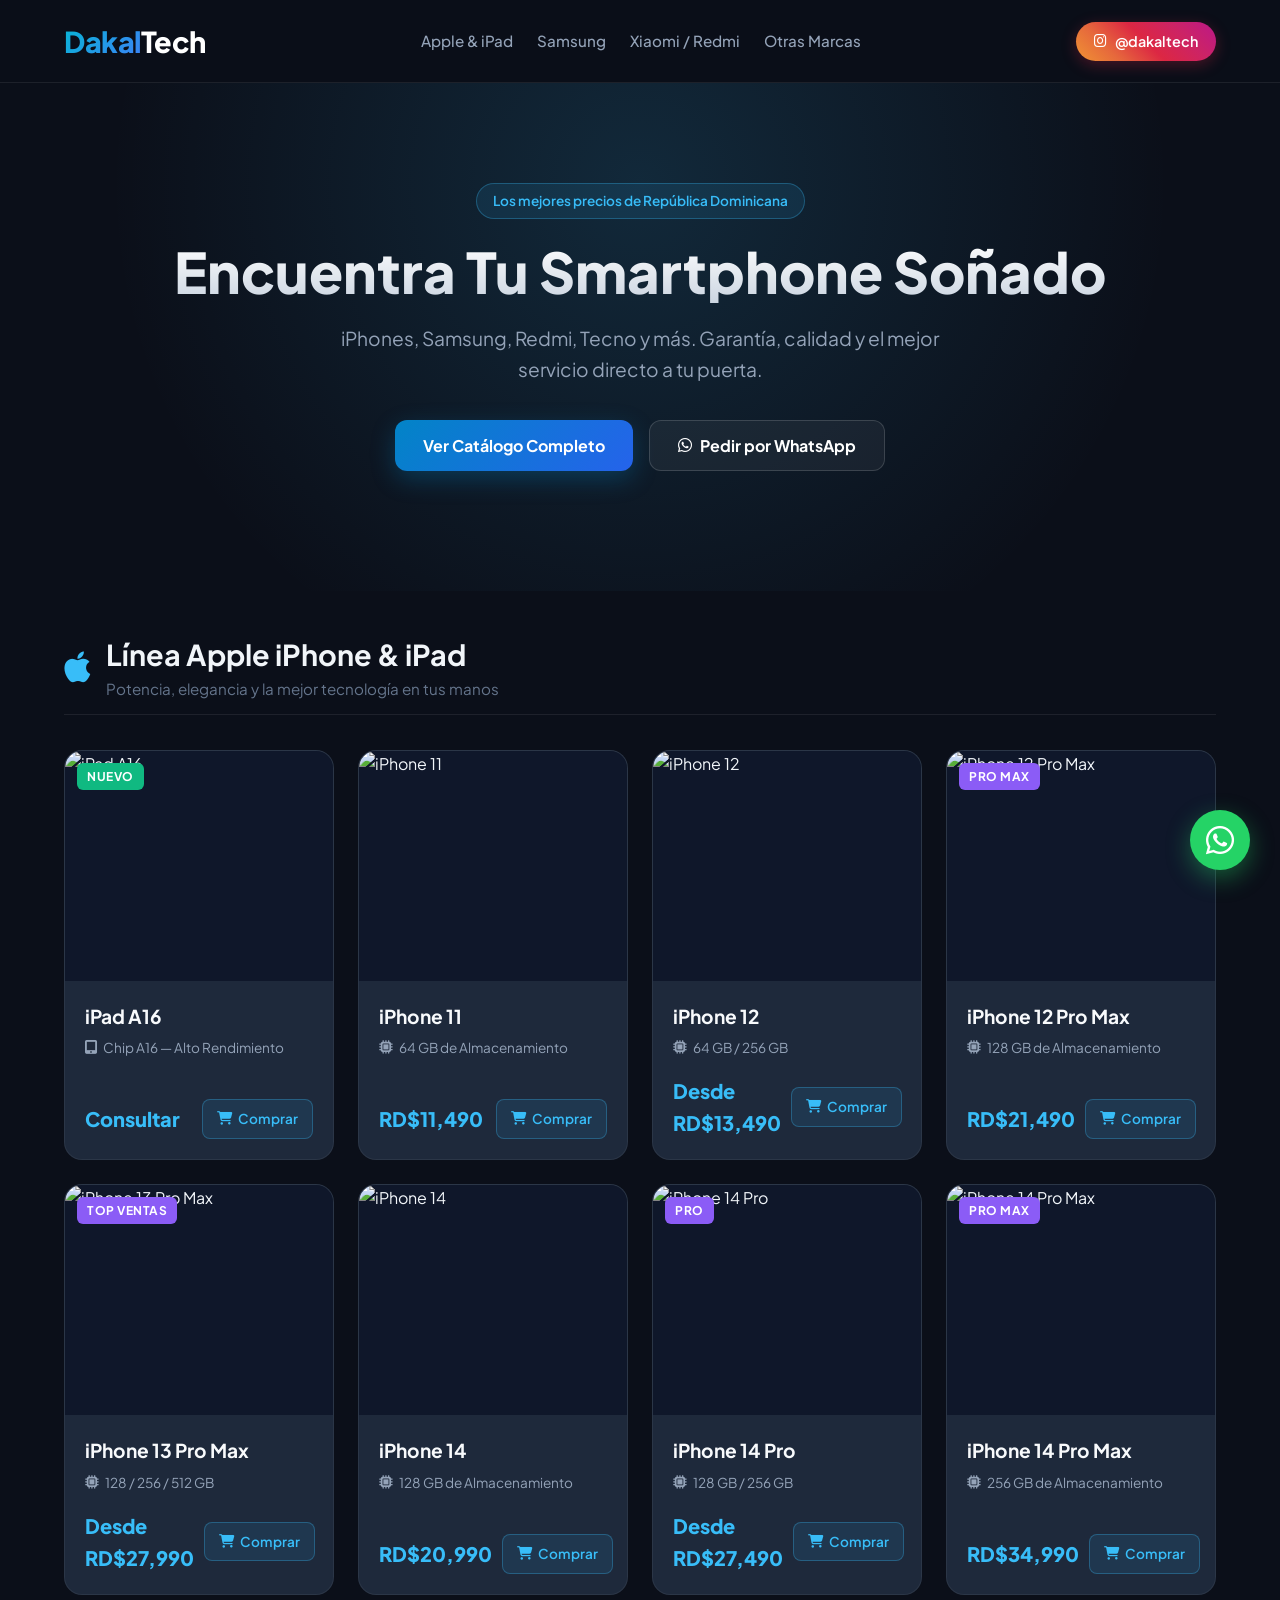
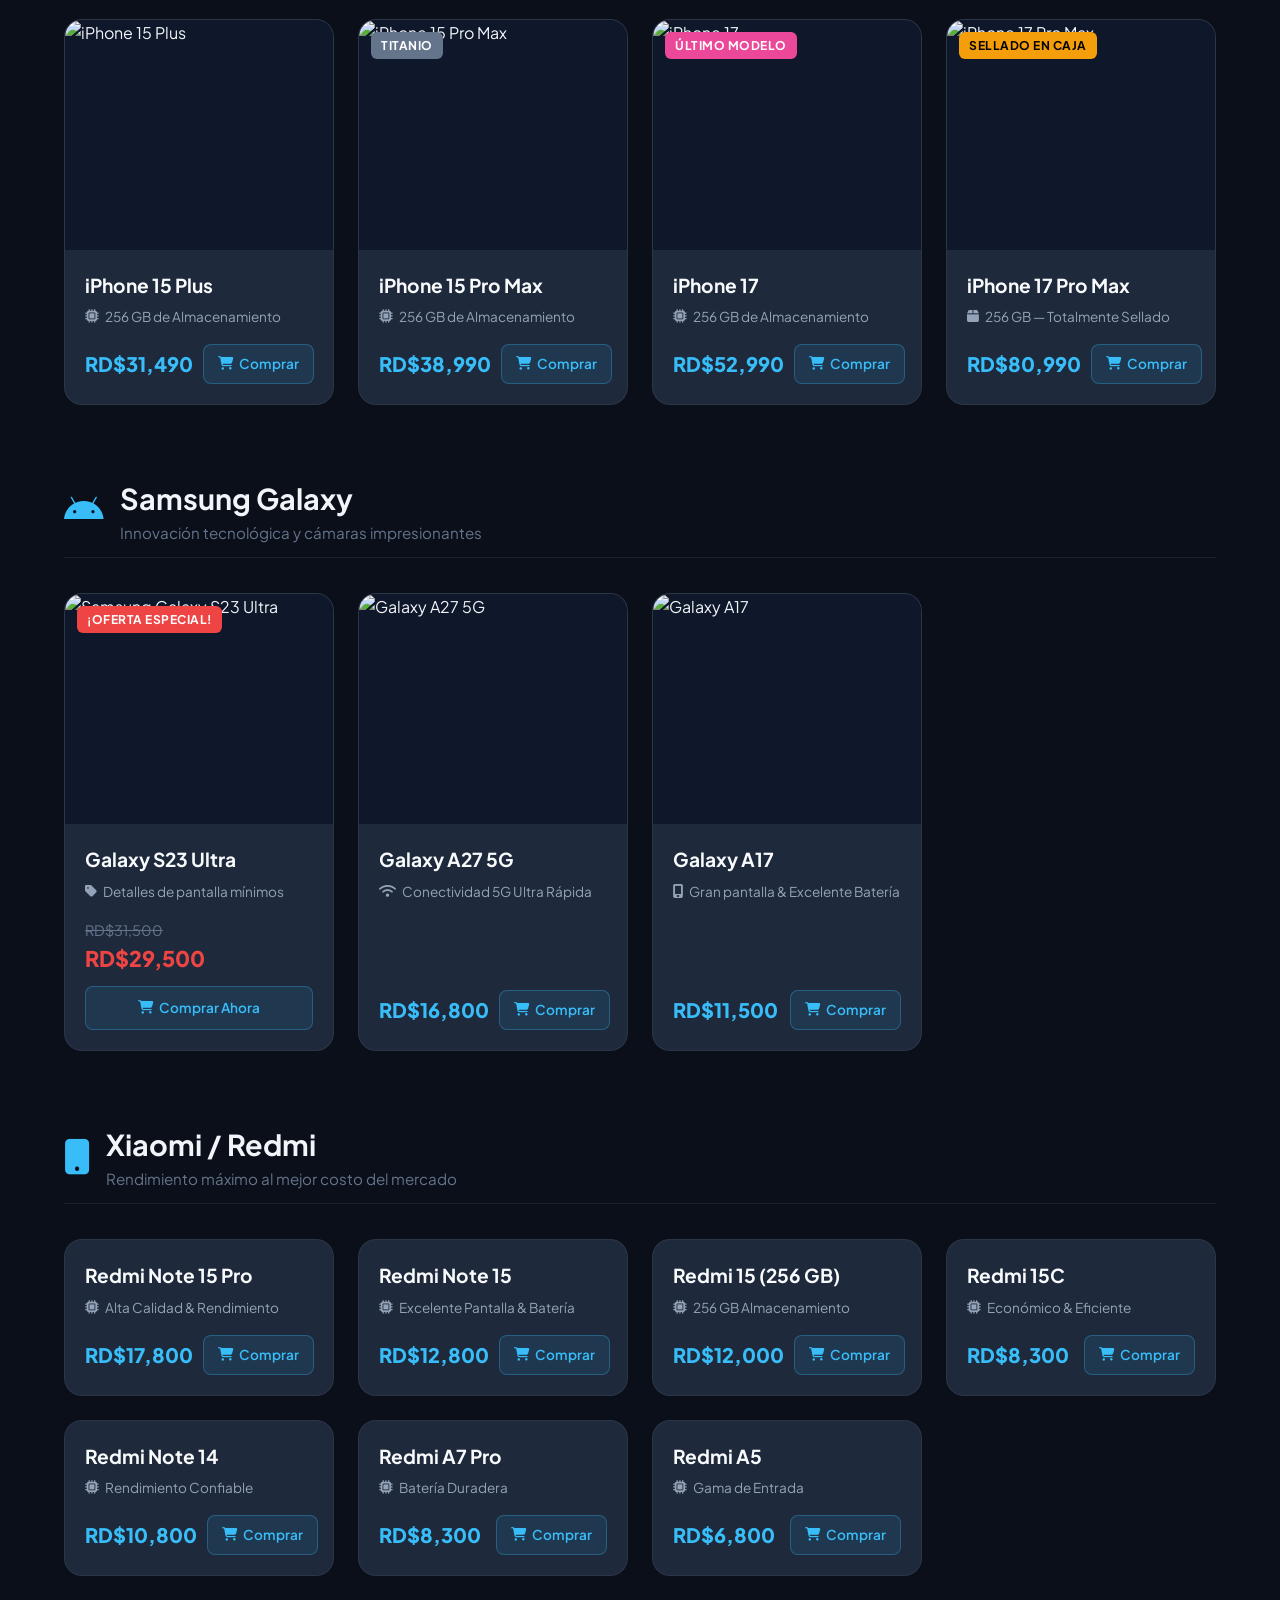
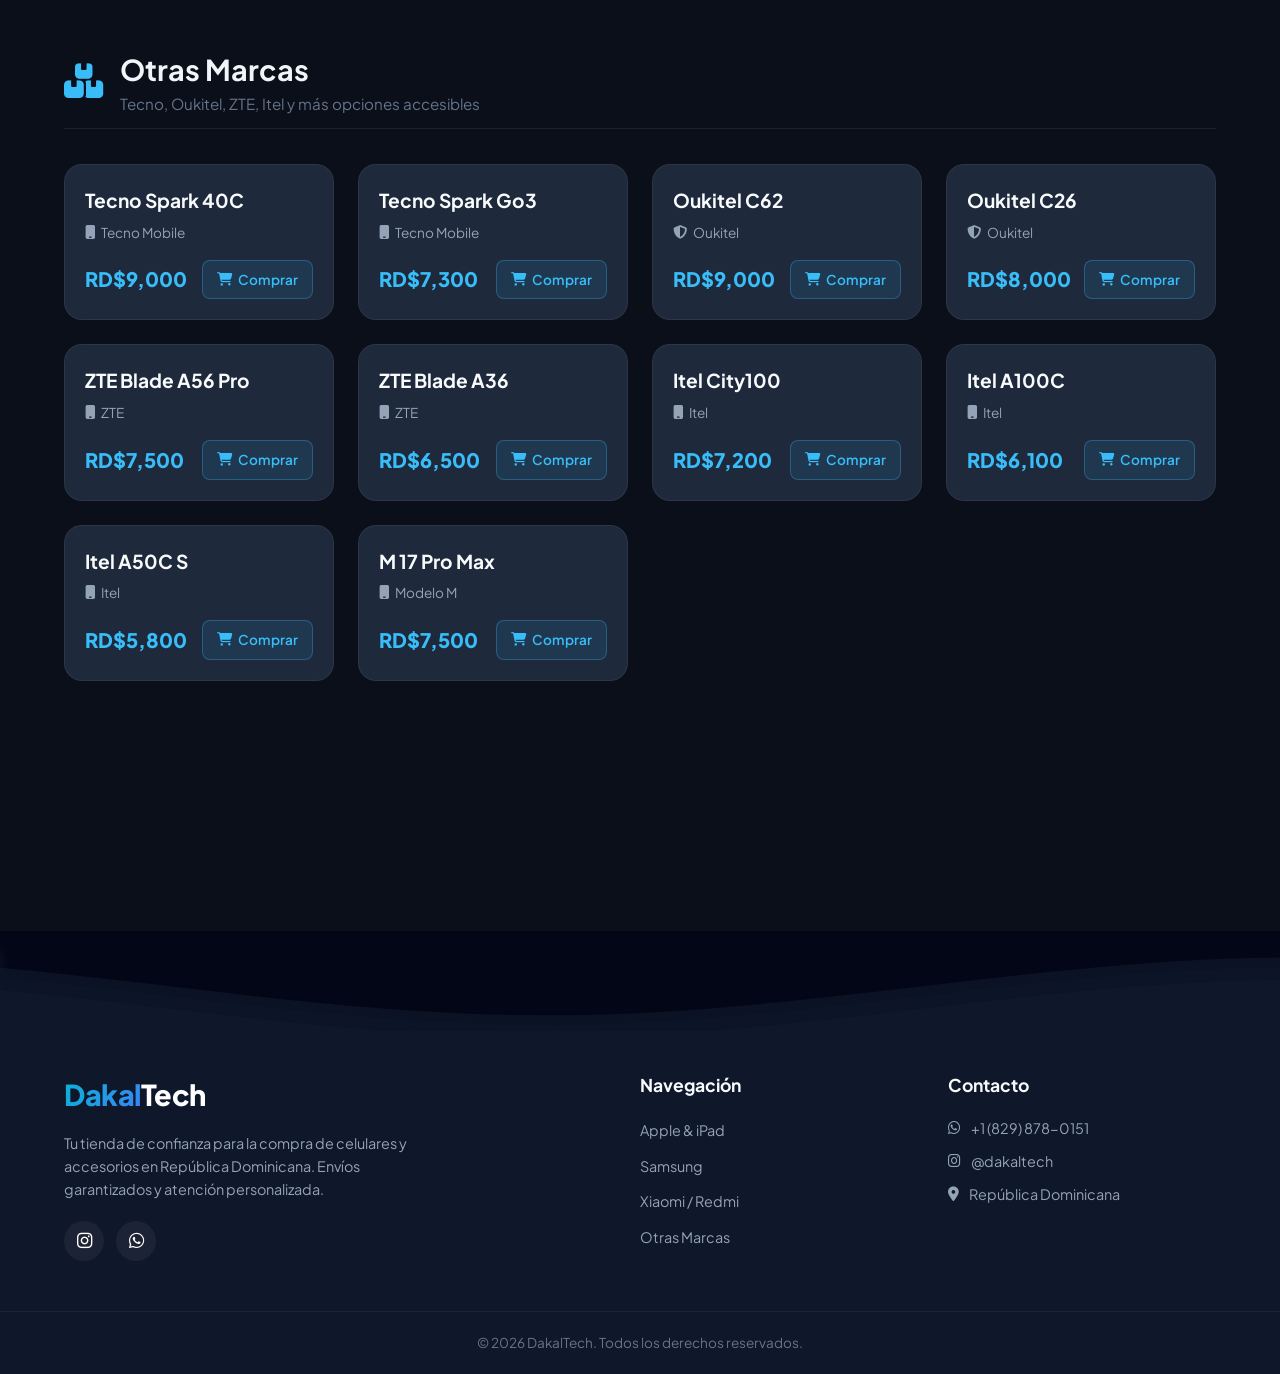
==== commit 99917fc9: "Add files via upload" ====
--- a/index.html
+++ b/index.html
@@ -25,7 +25,7 @@
         <span class="logo-accent">Dakal</span>Tech
       </a>
       <nav class="nav-links">
-        <a href="#iphone">Apple iPhone</a>
+        <a href="#iphone">Apple & iPad</a>
         <a href="#samsung">Samsung</a>
         <a href="#xiaomi">Xiaomi / Redmi</a>
         <a href="#otros">Otras Marcas</a>
@@ -56,48 +56,52 @@
   <!-- Catálogo de Productos -->
   <main class="container catalog" id="catalogo">
 
-    <!-- Sección Apple iPhone -->
+    <!-- Sección Apple & iPad -->
     <section class="brand-section" id="iphone">
       <div class="section-header">
         <i class="fa-brands fa-apple brand-icon"></i>
         <div>
-          <h2>Línea Apple iPhone</h2>
+          <h2>Línea Apple iPhone & iPad</h2>
           <p>Potencia, elegancia y la mejor tecnología en tus manos</p>
         </div>
       </div>
       <div class="grid">
-        <div class="card">
-          <div class="card-img-wrap">
-            <img src="https://images.unsplash.com/photo-1592750475338-74b7b21085ab?auto=format&fit=crop&w=600&q=80" alt="iPhone XR" loading="lazy">
-            <span class="tag">Oferta</span>
-          </div>
-          <div class="card-body">
-            <h3>iPhone XR</h3>
-            <p class="specs"><i class="fa-solid fa-microchip"></i> 64 GB de Almacenamiento</p>
-            <div class="card-footer">
-              <span class="price">RD$8,990</span>
-              <a href="https://wa.me/18298780151?text=Hola,%20me%20interesa%20el%20iPhone%20XR%2064GB" class="buy-btn" target="_blank"><i class="fa-solid fa-cart-shopping"></i> Comprar</a>
-            </div>
-          </div>
-        </div>
-
-        <div class="card">
-          <div class="card-img-wrap">
-            <img src="https://images.unsplash.com/photo-1574944985070-8f3ebc6b79d2?auto=format&fit=crop&w=600&q=80" alt="iPhone 11" loading="lazy">
+
+        <!-- iPad A16 -->
+        <div class="card">
+          <div class="card-img-wrap">
+            <img src="C:/Users/olive/OneDrive/Desktop/Dakaltechpg/ipad a16.jpeg" alt="iPad A16" loading="lazy">
+            <span class="tag tag-new">Nuevo</span>
+          </div>
+          <div class="card-body">
+            <h3>iPad A16</h3>
+            <p class="specs"><i class="fa-solid fa-tablet-screen-button"></i> Chip A16 — Alto Rendimiento</p>
+            <div class="card-footer">
+              <span class="price">Consultar</span>
+              <a href="https://wa.me/18298780151?text=Hola,%20me%20interesa%20el%20iPad%20A16" class="buy-btn" target="_blank"><i class="fa-solid fa-cart-shopping"></i> Comprar</a>
+            </div>
+          </div>
+        </div>
+
+        <!-- iPhone 11 -->
+        <div class="card">
+          <div class="card-img-wrap">
+            <img src="C:/Users/olive/OneDrive/Desktop/Dakaltechpg/ipone 11 .jpeg" alt="iPhone 11" loading="lazy">
           </div>
           <div class="card-body">
             <h3>iPhone 11</h3>
             <p class="specs"><i class="fa-solid fa-microchip"></i> 64 GB de Almacenamiento</p>
             <div class="card-footer">
               <span class="price">RD$11,490</span>
-              <a href="https://wa.me/18298780151?text=Hola,%20me%20interesa%20el%20iPhone%2011%2064GB" class="buy-btn" target="_blank"><i class="fa-solid fa-cart-shopping"></i> Comprar</a>
-            </div>
-          </div>
-        </div>
-
-        <div class="card">
-          <div class="card-img-wrap">
-            <img src="https://images.unsplash.com/photo-1605236453806-6ff36851218e?auto=format&fit=crop&w=600&q=80" alt="iPhone 12" loading="lazy">
+              <a href="https://wa.me/18298780151?text=Hola,%20me%20interesa%20el%20iPhone%2011" class="buy-btn" target="_blank"><i class="fa-solid fa-cart-shopping"></i> Comprar</a>
+            </div>
+          </div>
+        </div>
+
+        <!-- iPhone 12 -->
+        <div class="card">
+          <div class="card-img-wrap">
+            <img src="C:/Users/olive/OneDrive/Desktop/Dakaltechpg/ipone 12.jpeg" alt="iPhone 12" loading="lazy">
           </div>
           <div class="card-body">
             <h3>iPhone 12</h3>
@@ -109,9 +113,10 @@
           </div>
         </div>
 
-        <div class="card">
-          <div class="card-img-wrap">
-            <img src="https://images.unsplash.com/photo-1603921326210-6edd2d60ca68?auto=format&fit=crop&w=600&q=80" alt="iPhone 12 Pro Max" loading="lazy">
+        <!-- iPhone 12 Pro Max -->
+        <div class="card">
+          <div class="card-img-wrap">
+            <img src="C:/Users/olive/OneDrive/Desktop/Dakaltechpg/iphone 12 pro max.jpeg" alt="iPhone 12 Pro Max" loading="lazy">
             <span class="tag tag-pro">Pro Max</span>
           </div>
           <div class="card-body">
@@ -124,23 +129,10 @@
           </div>
         </div>
 
-        <div class="card">
-          <div class="card-img-wrap">
-            <img src="https://images.unsplash.com/photo-1632661674596-df8be070a5c5?auto=format&fit=crop&w=600&q=80" alt="iPhone 13" loading="lazy">
-          </div>
-          <div class="card-body">
-            <h3>iPhone 13</h3>
-            <p class="specs"><i class="fa-solid fa-microchip"></i> 128 GB de Almacenamiento</p>
-            <div class="card-footer">
-              <span class="price">RD$18,490</span>
-              <a href="https://wa.me/18298780151?text=Hola,%20me%20interesa%20el%20iPhone%2013" class="buy-btn" target="_blank"><i class="fa-solid fa-cart-shopping"></i> Comprar</a>
-            </div>
-          </div>
-        </div>
-
-        <div class="card">
-          <div class="card-img-wrap">
-            <img src="https://images.unsplash.com/photo-1632661674596-df8be070a5c5?auto=format&fit=crop&w=600&q=80" alt="iPhone 13 Pro Max" loading="lazy">
+        <!-- iPhone 13 Pro Max -->
+        <div class="card">
+          <div class="card-img-wrap">
+            <img src="C:/Users/olive/OneDrive/Desktop/Dakaltechpg/Iphone 13 pro max.jpeg" alt="iPhone 13 Pro Max" loading="lazy">
             <span class="tag tag-pro">Top Ventas</span>
           </div>
           <div class="card-body">
@@ -153,9 +145,10 @@
           </div>
         </div>
 
-        <div class="card">
-          <div class="card-img-wrap">
-            <img src="https://images.unsplash.com/photo-1663499482523-1c0c1bae4ce1?auto=format&fit=crop&w=600&q=80" alt="iPhone 14" loading="lazy">
+        <!-- iPhone 14 -->
+        <div class="card">
+          <div class="card-img-wrap">
+            <img src="C:/Users/olive/OneDrive/Desktop/Dakaltechpg/iphone 14 .jpeg" alt="iPhone 14" loading="lazy">
           </div>
           <div class="card-body">
             <h3>iPhone 14</h3>
@@ -167,23 +160,10 @@
           </div>
         </div>
 
-        <div class="card">
-          <div class="card-img-wrap">
-            <img src="https://images.unsplash.com/photo-1663499482523-1c0c1bae4ce1?auto=format&fit=crop&w=600&q=80" alt="iPhone 14 Plus" loading="lazy">
-          </div>
-          <div class="card-body">
-            <h3>iPhone 14 Plus</h3>
-            <p class="specs"><i class="fa-solid fa-microchip"></i> 128 GB de Almacenamiento</p>
-            <div class="card-footer">
-              <span class="price">RD$23,490</span>
-              <a href="https://wa.me/18298780151?text=Hola,%20me%20interesa%20el%20iPhone%2014%20Plus" class="buy-btn" target="_blank"><i class="fa-solid fa-cart-shopping"></i> Comprar</a>
-            </div>
-          </div>
-        </div>
-
-        <div class="card">
-          <div class="card-img-wrap">
-            <img src="https://images.unsplash.com/photo-1663499482523-1c0c1bae4ce1?auto=format&fit=crop&w=600&q=80" alt="iPhone 14 Pro" loading="lazy">
+        <!-- iPhone 14 Pro -->
+        <div class="card">
+          <div class="card-img-wrap">
+            <img src="C:/Users/olive/OneDrive/Desktop/Dakaltechpg/ipone 14 pro .jpeg" alt="iPhone 14 Pro" loading="lazy">
             <span class="tag tag-pro">Pro</span>
           </div>
           <div class="card-body">
@@ -196,9 +176,10 @@
           </div>
         </div>
 
-        <div class="card">
-          <div class="card-img-wrap">
-            <img src="https://images.unsplash.com/photo-1663499482523-1c0c1bae4ce1?auto=format&fit=crop&w=600&q=80" alt="iPhone 14 Pro Max" loading="lazy">
+        <!-- iPhone 14 Pro Max -->
+        <div class="card">
+          <div class="card-img-wrap">
+            <img src="C:/Users/olive/OneDrive/Desktop/Dakaltechpg/iphone 14 pro max.jpeg" alt="iPhone 14 Pro Max" loading="lazy">
             <span class="tag tag-pro">Pro Max</span>
           </div>
           <div class="card-body">
@@ -211,9 +192,10 @@
           </div>
         </div>
 
-        <div class="card">
-          <div class="card-img-wrap">
-            <img src="https://images.unsplash.com/photo-1695048133142-1a20484d2569?auto=format&fit=crop&w=600&q=80" alt="iPhone 15 Plus" loading="lazy">
+        <!-- iPhone 15 Plus -->
+        <div class="card">
+          <div class="card-img-wrap">
+            <img src="C:/Users/olive/OneDrive/Desktop/Dakaltechpg/iphone 15 plus.jpeg" alt="iPhone 15 Plus" loading="lazy">
           </div>
           <div class="card-body">
             <h3>iPhone 15 Plus</h3>
@@ -225,9 +207,10 @@
           </div>
         </div>
 
-        <div class="card">
-          <div class="card-img-wrap">
-            <img src="https://images.unsplash.com/photo-1695048133142-1a20484d2569?auto=format&fit=crop&w=600&q=80" alt="iPhone 15 Pro Max" loading="lazy">
+        <!-- iPhone 15 Pro Max -->
+        <div class="card">
+          <div class="card-img-wrap">
+            <img src="C:/Users/olive/OneDrive/Desktop/Dakaltechpg/ipone 15 pro max.jpeg" alt="iPhone 15 Pro Max" loading="lazy">
             <span class="tag tag-titanium">Titanio</span>
           </div>
           <div class="card-body">
@@ -240,39 +223,10 @@
           </div>
         </div>
 
-        <div class="card">
-          <div class="card-img-wrap">
-            <img src="https://images.unsplash.com/photo-1510557880182-3d4d3cba35a5?auto=format&fit=crop&w=600&q=80" alt="iPhone 16 Plus" loading="lazy">
-            <span class="tag tag-new">Nuevo</span>
-          </div>
-          <div class="card-body">
-            <h3>iPhone 16 Plus</h3>
-            <p class="specs"><i class="fa-solid fa-microchip"></i> 128 GB / 256 GB</p>
-            <div class="card-footer">
-              <span class="price">Desde RD$40,990</span>
-              <a href="https://wa.me/18298780151?text=Hola,%20me%20interesa%20el%20iPhone%2016%20Plus" class="buy-btn" target="_blank"><i class="fa-solid fa-cart-shopping"></i> Comprar</a>
-            </div>
-          </div>
-        </div>
-
-        <div class="card">
-          <div class="card-img-wrap">
-            <img src="https://images.unsplash.com/photo-1510557880182-3d4d3cba35a5?auto=format&fit=crop&w=600&q=80" alt="iPhone 16 Pro Max" loading="lazy">
-            <span class="tag tag-new">Nuevo</span>
-          </div>
-          <div class="card-body">
-            <h3>iPhone 16 Pro Max</h3>
-            <p class="specs"><i class="fa-solid fa-microchip"></i> 256 GB de Almacenamiento</p>
-            <div class="card-footer">
-              <span class="price">RD$52,990</span>
-              <a href="https://wa.me/18298780151?text=Hola,%20me%20interesa%20el%20iPhone%2016%20Pro%20Max" class="buy-btn" target="_blank"><i class="fa-solid fa-cart-shopping"></i> Comprar</a>
-            </div>
-          </div>
-        </div>
-
-        <div class="card">
-          <div class="card-img-wrap">
-            <img src="https://images.unsplash.com/photo-1511707171634-5f897ff02aa9?auto=format&fit=crop&w=600&q=80" alt="iPhone 17" loading="lazy">
+        <!-- iPhone 17 -->
+        <div class="card">
+          <div class="card-img-wrap">
+            <img src="C:/Users/olive/OneDrive/Desktop/Dakaltechpg/ipone 17 .jpeg" alt="iPhone 17" loading="lazy">
             <span class="tag tag-flagship">Último Modelo</span>
           </div>
           <div class="card-body">
@@ -285,9 +239,10 @@
           </div>
         </div>
 
+        <!-- iPhone 17 Pro Max -->
         <div class="card featured-card">
           <div class="card-img-wrap">
-            <img src="https://images.unsplash.com/photo-1511707171634-5f897ff02aa9?auto=format&fit=crop&w=600&q=80" alt="iPhone 17 Pro Max" loading="lazy">
+            <img src="C:/Users/olive/OneDrive/Desktop/Dakaltechpg/iphone 17 pro max.jpeg" alt="iPhone 17 Pro Max" loading="lazy">
             <span class="tag tag-sealed">Sellado en Caja</span>
           </div>
           <div class="card-body">
@@ -299,6 +254,7 @@
             </div>
           </div>
         </div>
+
       </div>
     </section>
 
@@ -371,13 +327,9 @@
       </div>
       <div class="grid">
         <div class="card">
-          <div class="card-img-wrap">
-            <img src="https://images.unsplash.com/photo-1598327105666-5b89351aff97?auto=format&fit=crop&w=600&q=80" alt="Redmi Note 15 Pro" loading="lazy">
-            <span class="tag tag-pro">Pro</span>
-          </div>
           <div class="card-body">
             <h3>Redmi Note 15 Pro</h3>
-            <p class="specs"><i class="fa-solid fa-camera"></i> Cámara de alta resolución</p>
+            <p class="specs"><i class="fa-solid fa-microchip"></i> Alta Calidad & Rendimiento</p>
             <div class="card-footer">
               <span class="price">RD$17,800</span>
               <a href="https://wa.me/18298780151?text=Hola,%20me%20interesa%20el%20Redmi%20Note%2015%20Pro" class="buy-btn" target="_blank"><i class="fa-solid fa-cart-shopping"></i> Comprar</a>
@@ -386,12 +338,9 @@
         </div>
 
         <div class="card">
-          <div class="card-img-wrap">
-            <img src="https://images.unsplash.com/photo-1598327105666-5b89351aff97?auto=format&fit=crop&w=600&q=80" alt="Redmi Note 15" loading="lazy">
-          </div>
           <div class="card-body">
             <h3>Redmi Note 15</h3>
-            <p class="specs"><i class="fa-solid fa-bolt"></i> Carga rápida y diseño elegante</p>
+            <p class="specs"><i class="fa-solid fa-microchip"></i> Excelente Pantalla & Batería</p>
             <div class="card-footer">
               <span class="price">RD$12,800</span>
               <a href="https://wa.me/18298780151?text=Hola,%20me%20interesa%20el%20Redmi%20Note%2015" class="buy-btn" target="_blank"><i class="fa-solid fa-cart-shopping"></i> Comprar</a>
@@ -400,26 +349,20 @@
         </div>
 
         <div class="card">
-          <div class="card-img-wrap">
-            <img src="https://images.unsplash.com/photo-1598327105666-5b89351aff97?auto=format&fit=crop&w=600&q=80" alt="Redmi 15 256 GB" loading="lazy">
-          </div>
-          <div class="card-body">
-            <h3>Redmi 15</h3>
-            <p class="specs"><i class="fa-solid fa-memory"></i> 256 GB Almacenamiento / 12 GB RAM</p>
-            <div class="card-footer">
-              <span class="price">Consulte WhatsApp</span>
-              <a href="https://wa.me/18298780151?text=Hola,%20me%20interesa%20el%20Redmi%2015%20256GB" class="buy-btn" target="_blank"><i class="fa-solid fa-cart-shopping"></i> Comprar</a>
-            </div>
-          </div>
-        </div>
-
-        <div class="card">
-          <div class="card-img-wrap">
-            <img src="https://images.unsplash.com/photo-1598327105666-5b89351aff97?auto=format&fit=crop&w=600&q=80" alt="Redmi 15C" loading="lazy">
-          </div>
+          <div class="card-body">
+            <h3>Redmi 15 (256 GB)</h3>
+            <p class="specs"><i class="fa-solid fa-microchip"></i> 256 GB Almacenamiento</p>
+            <div class="card-footer">
+              <span class="price">RD$12,000</span>
+              <a href="https://wa.me/18298780151?text=Hola,%20me%20interesa%20el%20Redmi%2015" class="buy-btn" target="_blank"><i class="fa-solid fa-cart-shopping"></i> Comprar</a>
+            </div>
+          </div>
+        </div>
+
+        <div class="card">
           <div class="card-body">
             <h3>Redmi 15C</h3>
-            <p class="specs"><i class="fa-solid fa-battery-full"></i> Gran Batería para todo el día</p>
+            <p class="specs"><i class="fa-solid fa-microchip"></i> Económico & Eficiente</p>
             <div class="card-footer">
               <span class="price">RD$8,300</span>
               <a href="https://wa.me/18298780151?text=Hola,%20me%20interesa%20el%20Redmi%2015C" class="buy-btn" target="_blank"><i class="fa-solid fa-cart-shopping"></i> Comprar</a>
@@ -428,12 +371,9 @@
         </div>
 
         <div class="card">
-          <div class="card-img-wrap">
-            <img src="https://images.unsplash.com/photo-1598327105666-5b89351aff97?auto=format&fit=crop&w=600&q=80" alt="Redmi Note 14" loading="lazy">
-          </div>
           <div class="card-body">
             <h3>Redmi Note 14</h3>
-            <p class="specs"><i class="fa-solid fa-display"></i> Pantalla Fluida y Gran Color</p>
+            <p class="specs"><i class="fa-solid fa-microchip"></i> Rendimiento Confiable</p>
             <div class="card-footer">
               <span class="price">RD$10,800</span>
               <a href="https://wa.me/18298780151?text=Hola,%20me%20interesa%20el%20Redmi%20Note%2014" class="buy-btn" target="_blank"><i class="fa-solid fa-cart-shopping"></i> Comprar</a>
@@ -442,12 +382,9 @@
         </div>
 
         <div class="card">
-          <div class="card-img-wrap">
-            <img src="https://images.unsplash.com/photo-1598327105666-5b89351aff97?auto=format&fit=crop&w=600&q=80" alt="Redmi A7 Pro" loading="lazy">
-          </div>
           <div class="card-body">
             <h3>Redmi A7 Pro</h3>
-            <p class="specs"><i class="fa-solid fa-shield-halved"></i> Calidad Garantizada</p>
+            <p class="specs"><i class="fa-solid fa-microchip"></i> Batería Duradera</p>
             <div class="card-footer">
               <span class="price">RD$8,300</span>
               <a href="https://wa.me/18298780151?text=Hola,%20me%20interesa%20el%20Redmi%20A7%20Pro" class="buy-btn" target="_blank"><i class="fa-solid fa-cart-shopping"></i> Comprar</a>
@@ -456,12 +393,9 @@
         </div>
 
         <div class="card">
-          <div class="card-img-wrap">
-            <img src="https://images.unsplash.com/photo-1598327105666-5b89351aff97?auto=format&fit=crop&w=600&q=80" alt="Redmi A5" loading="lazy">
-          </div>
           <div class="card-body">
             <h3>Redmi A5</h3>
-            <p class="specs"><i class="fa-solid fa-wallet"></i> Ultra Económico</p>
+            <p class="specs"><i class="fa-solid fa-microchip"></i> Gama de Entrada</p>
             <div class="card-footer">
               <span class="price">RD$6,800</span>
               <a href="https://wa.me/18298780151?text=Hola,%20me%20interesa%20el%20Redmi%20A5" class="buy-btn" target="_blank"><i class="fa-solid fa-cart-shopping"></i> Comprar</a>
@@ -471,23 +405,21 @@
       </div>
     </section>
 
-    <!-- Sección Otras Marcas -->
+    <!-- Sección Otras Marcas (Oukitel, Tecno, ZTE, Itel, M) -->
     <section class="brand-section" id="otros">
       <div class="section-header">
-        <i class="fa-solid fa-layer-group brand-icon"></i>
+        <i class="fa-solid fa-boxes-stacked brand-icon"></i>
         <div>
-          <h2>Tecno, ZTE, Oukitel, Itel & Más</h2>
-          <p>Opciones accesibles para todas las necesidades</p>
+          <h2>Otras Marcas</h2>
+          <p>Tecno, Oukitel, ZTE, Itel y más opciones accesibles</p>
         </div>
       </div>
       <div class="grid">
-        <div class="card">
-          <div class="card-img-wrap">
-            <img src="https://images.unsplash.com/photo-1567581935884-3349723552ca?auto=format&fit=crop&w=600&q=80" alt="Tecno Spark 40C" loading="lazy">
-          </div>
+
+        <div class="card">
           <div class="card-body">
             <h3>Tecno Spark 40C</h3>
-            <p class="specs"><i class="fa-solid fa-star"></i> Excelente relación calidad-precio</p>
+            <p class="specs"><i class="fa-solid fa-mobile"></i> Tecno Mobile</p>
             <div class="card-footer">
               <span class="price">RD$9,000</span>
               <a href="https://wa.me/18298780151?text=Hola,%20me%20interesa%20el%20Tecno%20Spark%2040C" class="buy-btn" target="_blank"><i class="fa-solid fa-cart-shopping"></i> Comprar</a>
@@ -496,12 +428,9 @@
         </div>
 
         <div class="card">
-          <div class="card-img-wrap">
-            <img src="https://images.unsplash.com/photo-1567581935884-3349723552ca?auto=format&fit=crop&w=600&q=80" alt="Tecno Spark Go3" loading="lazy">
-          </div>
           <div class="card-body">
             <h3>Tecno Spark Go3</h3>
-            <p class="specs"><i class="fa-solid fa-thumbs-up"></i> Compacto y ágil</p>
+            <p class="specs"><i class="fa-solid fa-mobile"></i> Tecno Mobile</p>
             <div class="card-footer">
               <span class="price">RD$7,300</span>
               <a href="https://wa.me/18298780151?text=Hola,%20me%20interesa%20el%20Tecno%20Spark%20Go3" class="buy-btn" target="_blank"><i class="fa-solid fa-cart-shopping"></i> Comprar</a>
@@ -510,12 +439,9 @@
         </div>
 
         <div class="card">
-          <div class="card-img-wrap">
-            <img src="https://images.unsplash.com/photo-1546054454-aa26e2b734c7?auto=format&fit=crop&w=600&q=80" alt="Oukitel C62" loading="lazy">
-          </div>
           <div class="card-body">
             <h3>Oukitel C62</h3>
-            <p class="specs"><i class="fa-solid fa-shield"></i> Alta durabilidad</p>
+            <p class="specs"><i class="fa-solid fa-shield-halved"></i> Oukitel</p>
             <div class="card-footer">
               <span class="price">RD$9,000</span>
               <a href="https://wa.me/18298780151?text=Hola,%20me%20interesa%20el%20Oukitel%20C62" class="buy-btn" target="_blank"><i class="fa-solid fa-cart-shopping"></i> Comprar</a>
@@ -524,12 +450,9 @@
         </div>
 
         <div class="card">
-          <div class="card-img-wrap">
-            <img src="https://images.unsplash.com/photo-1546054454-aa26e2b734c7?auto=format&fit=crop&w=600&q=80" alt="Oukitel C26" loading="lazy">
-          </div>
           <div class="card-body">
             <h3>Oukitel C26</h3>
-            <p class="specs"><i class="fa-solid fa-mobile-retro"></i> Diseño moderno y eficiente</p>
+            <p class="specs"><i class="fa-solid fa-shield-halved"></i> Oukitel</p>
             <div class="card-footer">
               <span class="price">RD$8,000</span>
               <a href="https://wa.me/18298780151?text=Hola,%20me%20interesa%20el%20Oukitel%20C26" class="buy-btn" target="_blank"><i class="fa-solid fa-cart-shopping"></i> Comprar</a>
@@ -538,26 +461,20 @@
         </div>
 
         <div class="card">
-          <div class="card-img-wrap">
-            <img src="https://images.unsplash.com/photo-1565849904461-04a58ad377e0?auto=format&fit=crop&w=600&q=80" alt="ZTE Blade A56Pro" loading="lazy">
-          </div>
-          <div class="card-body">
-            <h3>ZTE Blade A56Pro</h3>
-            <p class="specs"><i class="fa-solid fa-microchip"></i> Excelente rendimiento</p>
+          <div class="card-body">
+            <h3>ZTE Blade A56 Pro</h3>
+            <p class="specs"><i class="fa-solid fa-mobile"></i> ZTE</p>
             <div class="card-footer">
               <span class="price">RD$7,500</span>
-              <a href="https://wa.me/18298780151?text=Hola,%20me%20interesa%20el%20ZTE%20Blade%20A56Pro" class="buy-btn" target="_blank"><i class="fa-solid fa-cart-shopping"></i> Comprar</a>
-            </div>
-          </div>
-        </div>
-
-        <div class="card">
-          <div class="card-img-wrap">
-            <img src="https://images.unsplash.com/photo-1565849904461-04a58ad377e0?auto=format&fit=crop&w=600&q=80" alt="ZTE Blade A36" loading="lazy">
-          </div>
+              <a href="https://wa.me/18298780151?text=Hola,%20me%20interesa%20el%20ZTE%20Blade%20A56%20Pro" class="buy-btn" target="_blank"><i class="fa-solid fa-cart-shopping"></i> Comprar</a>
+            </div>
+          </div>
+        </div>
+
+        <div class="card">
           <div class="card-body">
             <h3>ZTE Blade A36</h3>
-            <p class="specs"><i class="fa-solid fa-tag"></i> Súper accesible</p>
+            <p class="specs"><i class="fa-solid fa-mobile"></i> ZTE</p>
             <div class="card-footer">
               <span class="price">RD$6,500</span>
               <a href="https://wa.me/18298780151?text=Hola,%20me%20interesa%20el%20ZTE%20Blade%20A36" class="buy-btn" target="_blank"><i class="fa-solid fa-cart-shopping"></i> Comprar</a>
@@ -566,12 +483,9 @@
         </div>
 
         <div class="card">
-          <div class="card-img-wrap">
-            <img src="https://images.unsplash.com/photo-1523206489230-c012c64b2b48?auto=format&fit=crop&w=600&q=80" alt="Itel City100" loading="lazy">
-          </div>
           <div class="card-body">
             <h3>Itel City100</h3>
-            <p class="specs"><i class="fa-solid fa-city"></i> Práctico y duradero</p>
+            <p class="specs"><i class="fa-solid fa-mobile"></i> Itel</p>
             <div class="card-footer">
               <span class="price">RD$7,200</span>
               <a href="https://wa.me/18298780151?text=Hola,%20me%20interesa%20el%20Itel%20City100" class="buy-btn" target="_blank"><i class="fa-solid fa-cart-shopping"></i> Comprar</a>
@@ -580,12 +494,9 @@
         </div>
 
         <div class="card">
-          <div class="card-img-wrap">
-            <img src="https://images.unsplash.com/photo-1523206489230-c012c64b2b48?auto=format&fit=crop&w=600&q=80" alt="Itel A100C" loading="lazy">
-          </div>
           <div class="card-body">
             <h3>Itel A100C</h3>
-            <p class="specs"><i class="fa-solid fa-mobile"></i> Funciones completas</p>
+            <p class="specs"><i class="fa-solid fa-mobile"></i> Itel</p>
             <div class="card-footer">
               <span class="price">RD$6,100</span>
               <a href="https://wa.me/18298780151?text=Hola,%20me%20interesa%20el%20Itel%20A100C" class="buy-btn" target="_blank"><i class="fa-solid fa-cart-shopping"></i> Comprar</a>
@@ -594,12 +505,9 @@
         </div>
 
         <div class="card">
-          <div class="card-img-wrap">
-            <img src="https://images.unsplash.com/photo-1523206489230-c012c64b2b48?auto=format&fit=crop&w=600&q=80" alt="Itel A50C S" loading="lazy">
-          </div>
           <div class="card-body">
             <h3>Itel A50C S</h3>
-            <p class="specs"><i class="fa-solid fa-hand-holding-dollar"></i> Economía máxima</p>
+            <p class="specs"><i class="fa-solid fa-mobile"></i> Itel</p>
             <div class="card-footer">
               <span class="price">RD$5,800</span>
               <a href="https://wa.me/18298780151?text=Hola,%20me%20interesa%20el%20Itel%20A50C%20S" class="buy-btn" target="_blank"><i class="fa-solid fa-cart-shopping"></i> Comprar</a>
@@ -608,26 +516,23 @@
         </div>
 
         <div class="card">
-          <div class="card-img-wrap">
-            <img src="https://images.unsplash.com/photo-1580910051074-3eb694886505?auto=format&fit=crop&w=600&q=80" alt="M 17 Pro Max" loading="lazy">
-          </div>
           <div class="card-body">
             <h3>M 17 Pro Max</h3>
-            <p class="specs"><i class="fa-solid fa-expand"></i> Gran pantalla de alta definición</p>
+            <p class="specs"><i class="fa-solid fa-mobile"></i> Modelo M</p>
             <div class="card-footer">
               <span class="price">RD$7,500</span>
               <a href="https://wa.me/18298780151?text=Hola,%20me%20interesa%20el%20M%2017%20Pro%20Max" class="buy-btn" target="_blank"><i class="fa-solid fa-cart-shopping"></i> Comprar</a>
             </div>
           </div>
         </div>
+
       </div>
     </section>
 
   </main>
 
-  <!-- Pie de Página con Olas Marinas Animadas y Nubes -->
+  <!-- Pie de Página Océano -->
   <footer class="ocean-footer">
-    <!-- Nubes flotantes animadas -->
     <div class="clouds-container">
       <div class="cloud cloud-1"></div>
       <div class="cloud cloud-2"></div>
@@ -635,51 +540,44 @@
       <div class="cloud cloud-4"></div>
     </div>
 
-    <!-- Olas marinas animadas con distintos tonos (sin espuma) -->
     <div class="waves-wrapper">
       <svg class="waves" xmlns="http://www.w3.org/2000/svg" xmlns:xlink="http://www.w3.org/1999/xlink" viewBox="0 24 150 28" preserveAspectRatio="none" shape-rendering="auto">
         <defs>
           <path id="gentle-wave" d="M-160 44c30 0 58-18 88-18s 58 18 88 18 58-18 88-18 58 18 88 18 v44h-352z" />
         </defs>
         <g class="parallax">
-          <use xlink:href="#gentle-wave" x="48" y="0" fill="rgba(14, 165, 233, 0.4)" />
-          <use xlink:href="#gentle-wave" x="48" y="3" fill="rgba(2, 132, 199, 0.6)" opacity="0.8" />
-          <use xlink:href="#gentle-wave" x="48" y="5" fill="rgba(3, 105, 161, 0.8)" />
+          <use xlink:href="#gentle-wave" x="48" y="0" fill="rgba(15, 23, 42, 0.7)" />
+          <use xlink:href="#gentle-wave" x="48" y="3" fill="rgba(15, 23, 42, 0.5)" />
+          <use xlink:href="#gentle-wave" x="48" y="5" fill="rgba(15, 23, 42, 0.3)" />
           <use xlink:href="#gentle-wave" x="48" y="7" fill="#0f172a" />
         </g>
       </svg>
     </div>
 
-    <!-- Contenido Principal del Footer -->
     <div class="footer-content">
       <div class="container footer-grid">
         <div class="footer-brand">
-          <a href="#" class="logo footer-logo"><span class="logo-accent">Dakal</span>Tech</a>
-          <p>Tu tienda de confianza para smartphones de alta gama y consumo masivo en República Dominicana. Envíos directos y atención personalizada.</p>
+          <a href="#" class="logo"><span class="logo-accent">Dakal</span>Tech</a>
+          <p>Tu tienda de confianza para la compra de celulares y accesorios en República Dominicana. Envíos garantizados y atención personalizada.</p>
           <div class="footer-socials">
-            <a href="https://www.instagram.com/dakaltech?igsi=NmQ3dnlrZnBhOHNp" target="_blank" rel="noopener noreferrer" class="social-icon" aria-label="Instagram">
-              <i class="fa-brands fa-instagram"></i>
-            </a>
-            <a href="https://wa.me/18298780151" target="_blank" rel="noopener noreferrer" class="social-icon" aria-label="WhatsApp">
-              <i class="fa-brands fa-whatsapp"></i>
-            </a>
+            <a href="https://www.instagram.com/dakaltech?igsi=NmQ3dnlrZnBhOHNp" target="_blank" class="social-icon"><i class="fa-brands fa-instagram"></i></a>
+            <a href="https://wa.me/18298780151" target="_blank" class="social-icon"><i class="fa-brands fa-whatsapp"></i></a>
           </div>
         </div>
 
         <div class="footer-links">
           <h4>Navegación</h4>
           <ul>
-            <li><a href="#iphone">Apple iPhone</a></li>
-            <li><a href="#samsung">Samsung Galaxy</a></li>
+            <li><a href="#iphone">Apple & iPad</a></li>
+            <li><a href="#samsung">Samsung</a></li>
             <li><a href="#xiaomi">Xiaomi / Redmi</a></li>
             <li><a href="#otros">Otras Marcas</a></li>
           </ul>
         </div>
 
         <div class="footer-contact">
-          <h4>Contacto Directo</h4>
-          <p><i class="fa-solid fa-phone"></i> +1 (829) 878-0151</p>
-          <p><i class="fa-brands fa-whatsapp"></i> Chat Directo 24/7</p>
+          <h4>Contacto</h4>
+          <p><i class="fa-brands fa-whatsapp"></i> +1 (829) 878-0151</p>
           <p><i class="fa-brands fa-instagram"></i> @dakaltech</p>
           <p><i class="fa-solid fa-location-dot"></i> República Dominicana</p>
         </div>
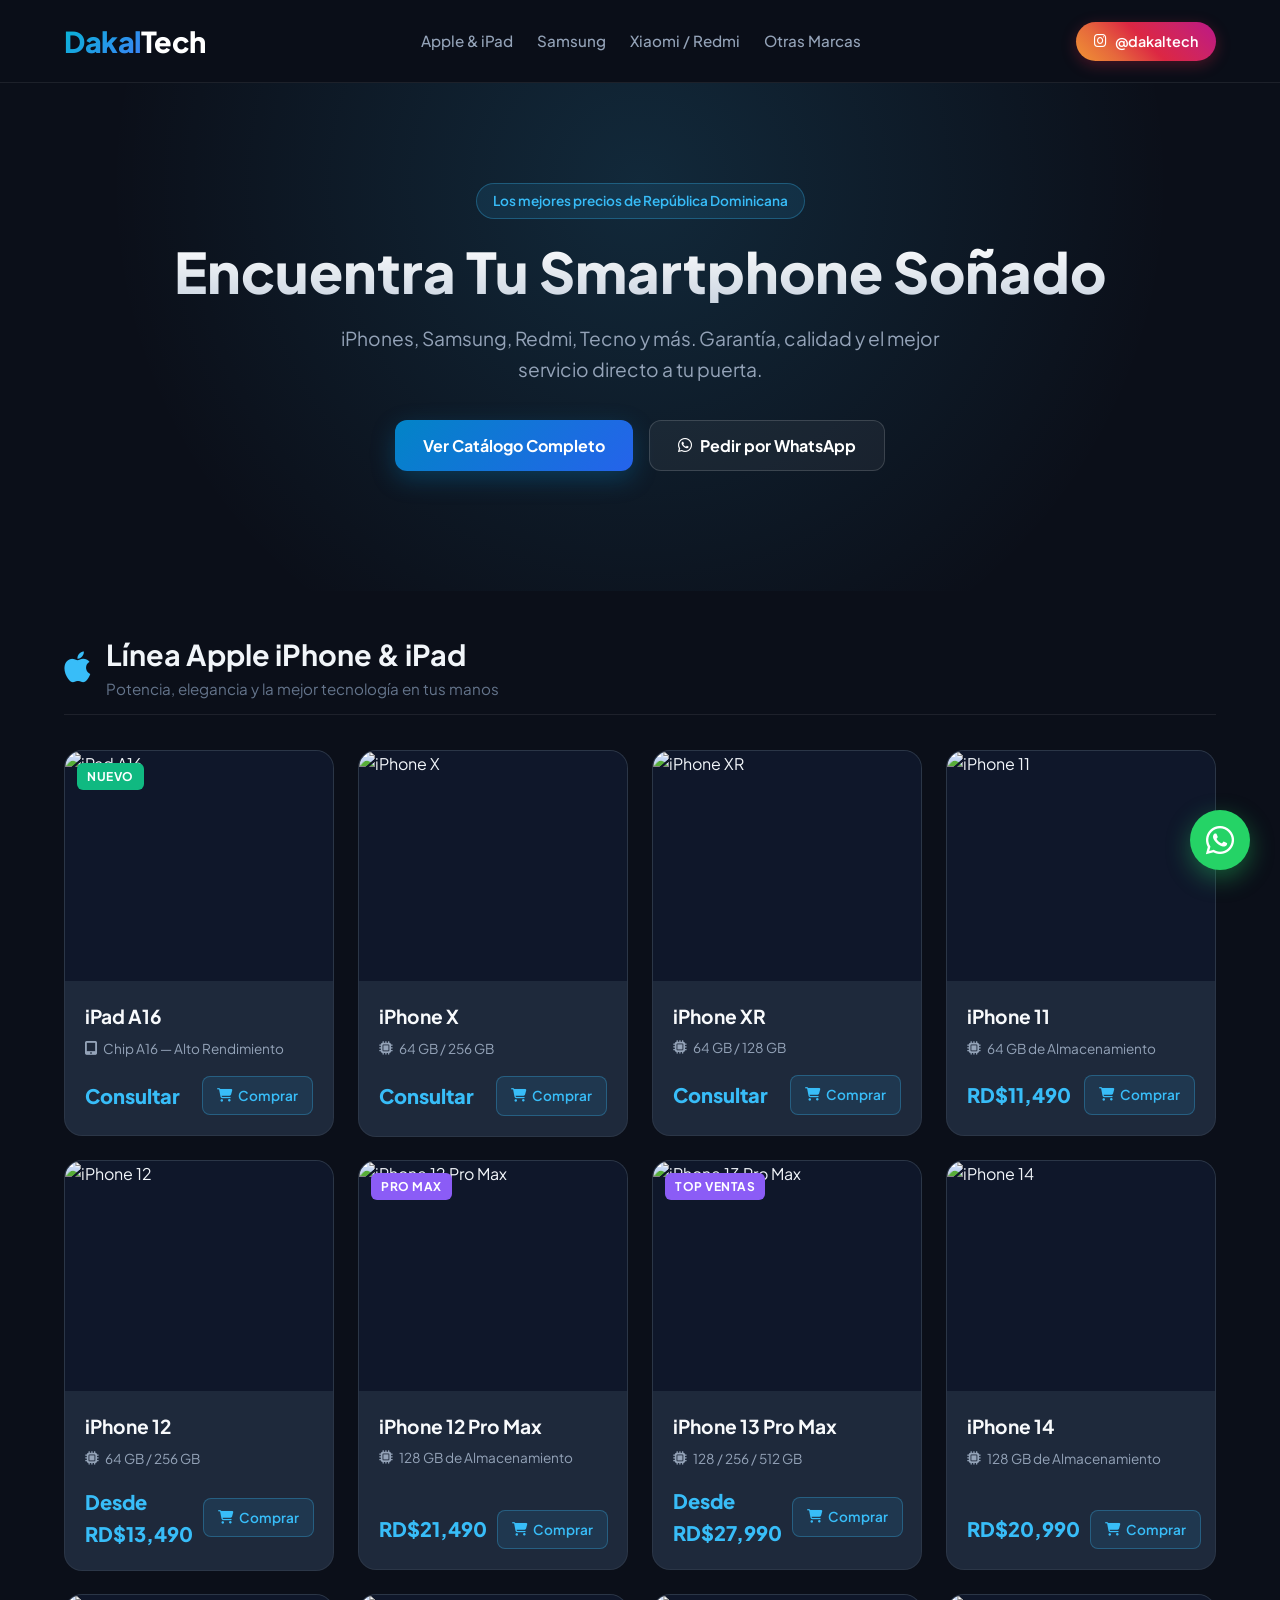
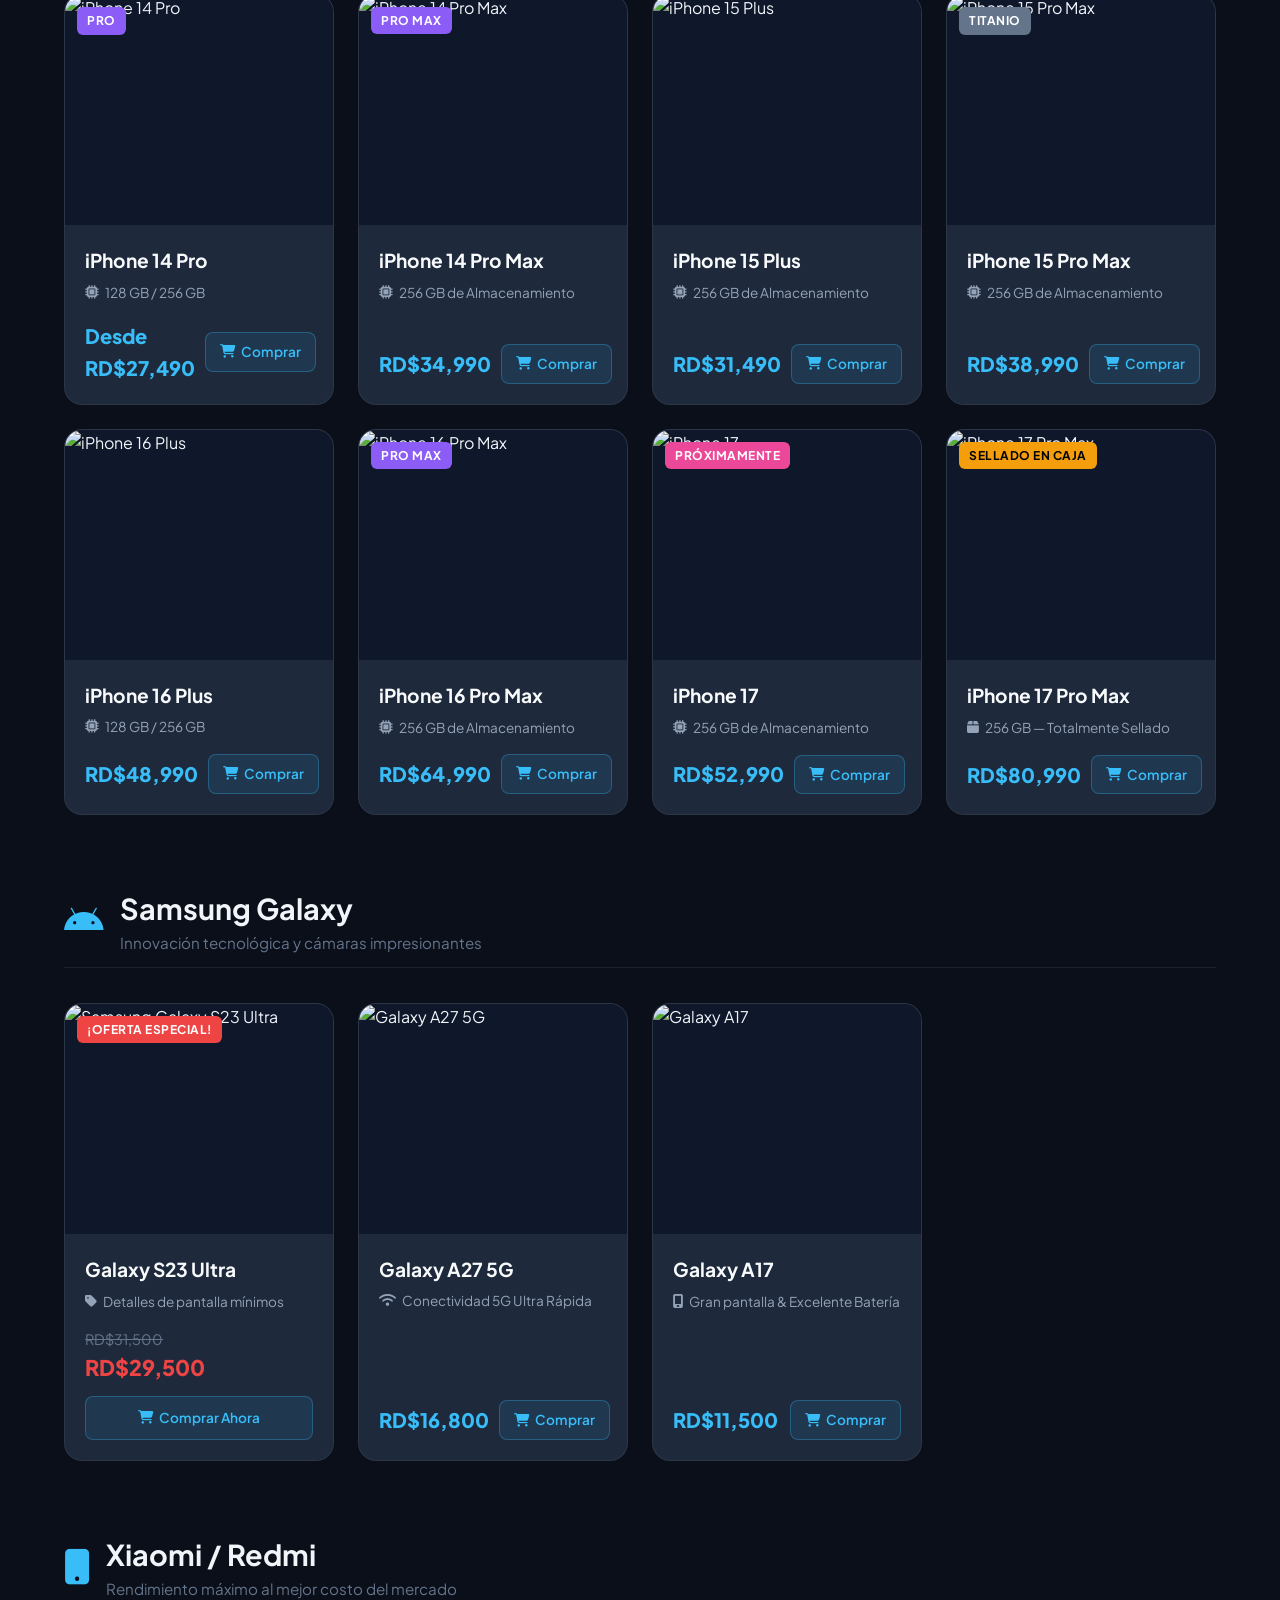
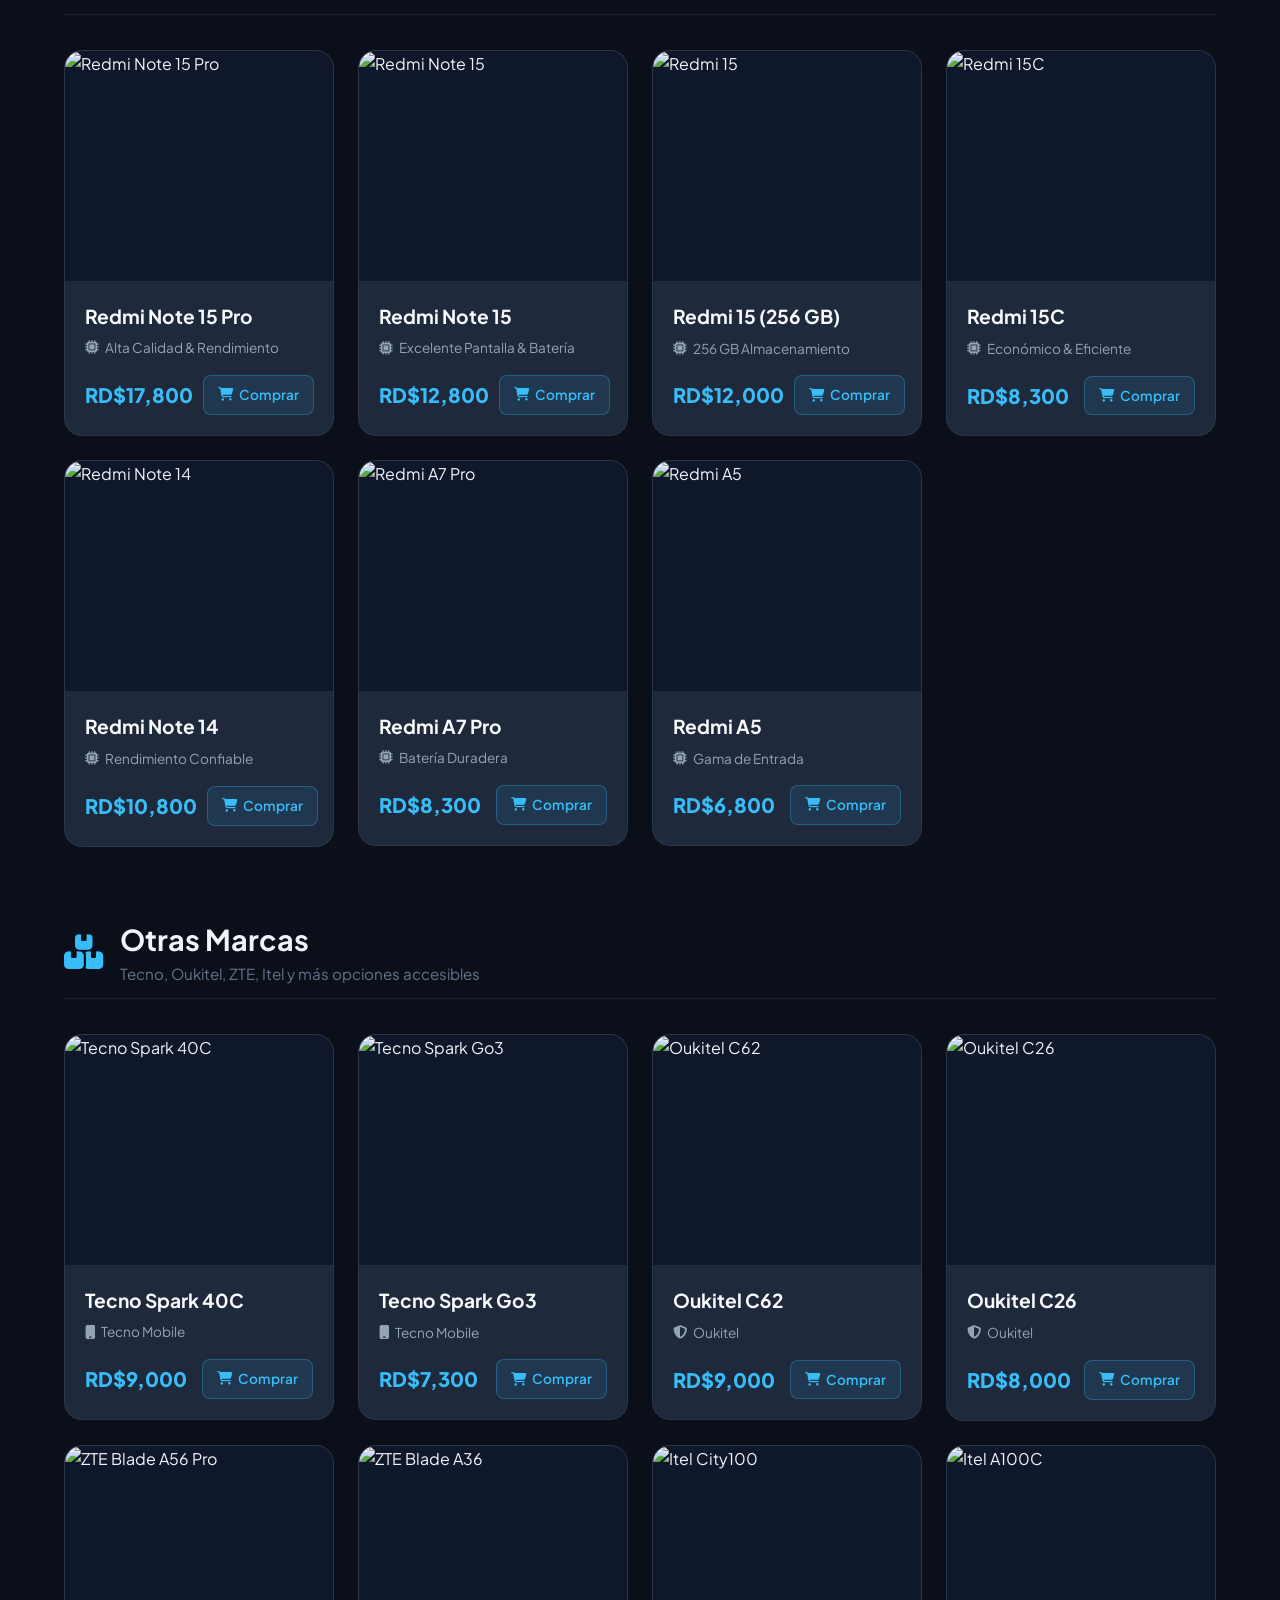
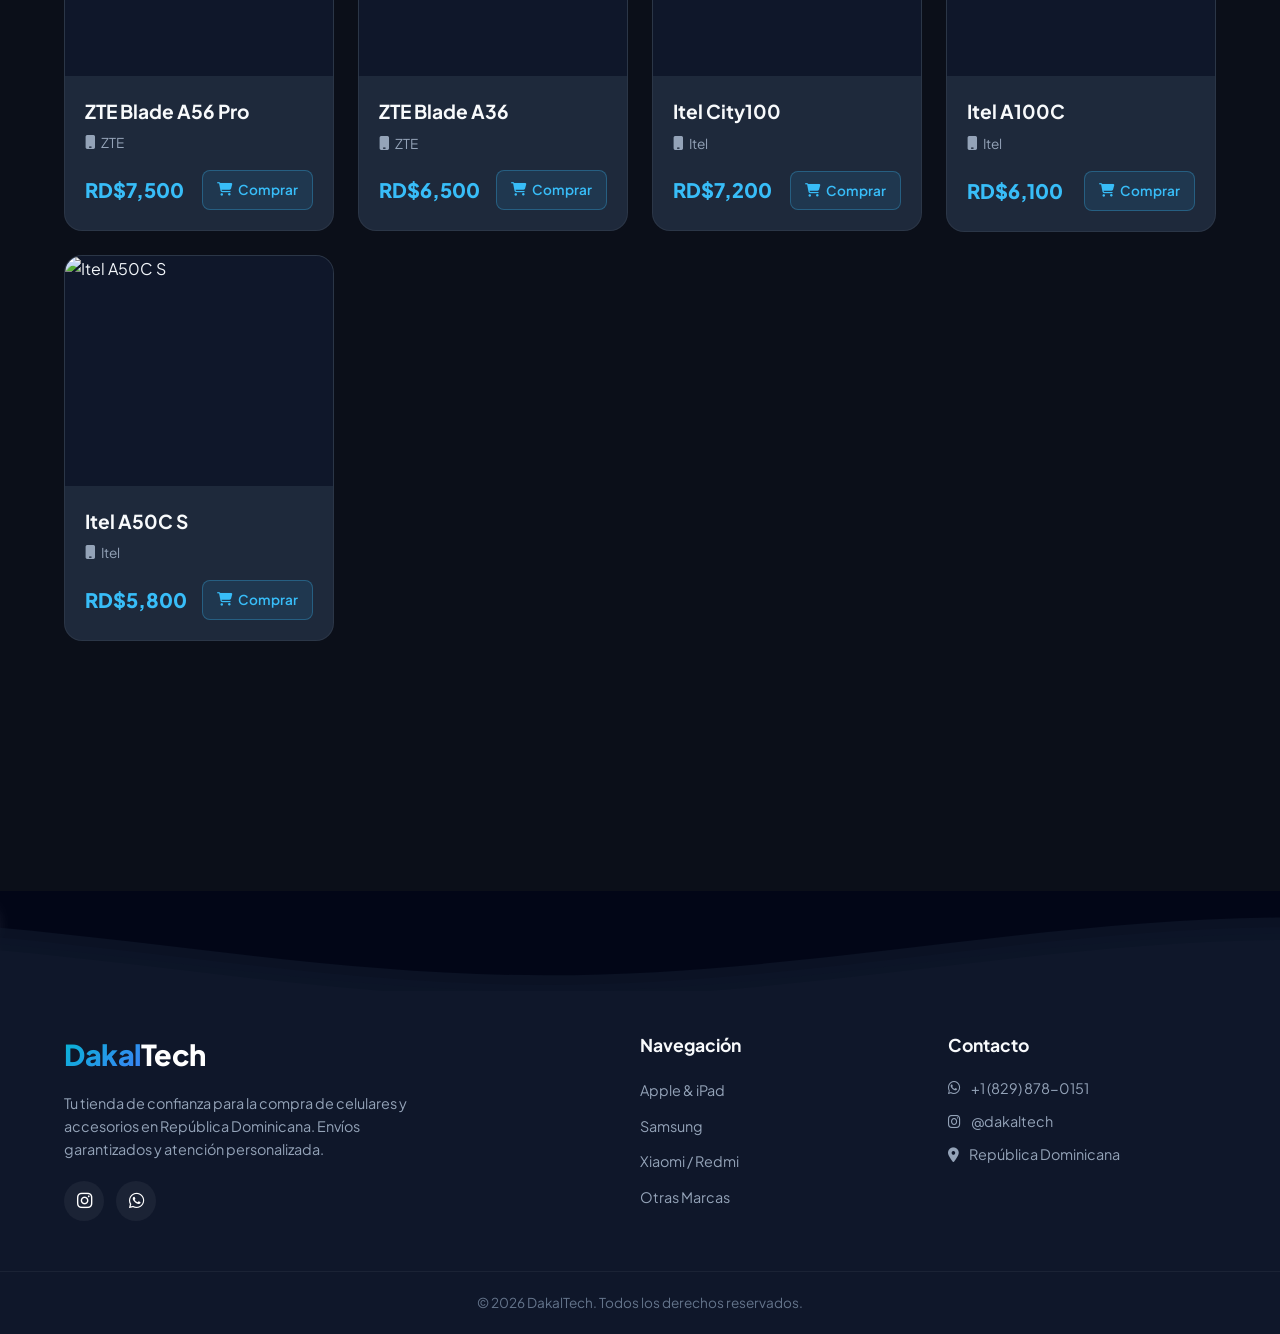
==== commit 646e5f7e: "Add files via upload" ====
--- a/index.html
+++ b/index.html
@@ -70,7 +70,7 @@
         <!-- iPad A16 -->
         <div class="card">
           <div class="card-img-wrap">
-            <img src="C:/Users/olive/OneDrive/Desktop/Dakaltechpg/ipad a16.jpeg" alt="iPad A16" loading="lazy">
+            <img src="https://images.unsplash.com/photo-1544244015-0df4b3ffc6b0?auto=format&fit=crop&w=600&q=80" alt="iPad A16" loading="lazy">
             <span class="tag tag-new">Nuevo</span>
           </div>
           <div class="card-body">
@@ -83,10 +83,40 @@
           </div>
         </div>
 
+        <!-- iPhone X -->
+        <div class="card">
+          <div class="card-img-wrap">
+            <img src="https://images.unsplash.com/photo-1510557880182-3d4d3cba35a5?auto=format&fit=crop&w=600&q=80" alt="iPhone X" loading="lazy">
+          </div>
+          <div class="card-body">
+            <h3>iPhone X</h3>
+            <p class="specs"><i class="fa-solid fa-microchip"></i> 64 GB / 256 GB</p>
+            <div class="card-footer">
+              <span class="price">Consultar</span>
+              <a href="https://wa.me/18298780151?text=Hola,%20me%20interesa%20el%20iPhone%20X" class="buy-btn" target="_blank"><i class="fa-solid fa-cart-shopping"></i> Comprar</a>
+            </div>
+          </div>
+        </div>
+
+        <!-- iPhone XR -->
+        <div class="card">
+          <div class="card-img-wrap">
+            <img src="https://images.unsplash.com/photo-1530319067432-f2a729c03db5?auto=format&fit=crop&w=600&q=80" alt="iPhone XR" loading="lazy">
+          </div>
+          <div class="card-body">
+            <h3>iPhone XR</h3>
+            <p class="specs"><i class="fa-solid fa-microchip"></i> 64 GB / 128 GB</p>
+            <div class="card-footer">
+              <span class="price">Consultar</span>
+              <a href="https://wa.me/18298780151?text=Hola,%20me%20interesa%20el%20iPhone%20XR" class="buy-btn" target="_blank"><i class="fa-solid fa-cart-shopping"></i> Comprar</a>
+            </div>
+          </div>
+        </div>
+
         <!-- iPhone 11 -->
         <div class="card">
           <div class="card-img-wrap">
-            <img src="C:/Users/olive/OneDrive/Desktop/Dakaltechpg/ipone 11 .jpeg" alt="iPhone 11" loading="lazy">
+            <img src="https://images.unsplash.com/photo-1565849904461-04a58ad377e0?auto=format&fit=crop&w=600&q=80" alt="iPhone 11" loading="lazy">
           </div>
           <div class="card-body">
             <h3>iPhone 11</h3>
@@ -101,7 +131,7 @@
         <!-- iPhone 12 -->
         <div class="card">
           <div class="card-img-wrap">
-            <img src="C:/Users/olive/OneDrive/Desktop/Dakaltechpg/ipone 12.jpeg" alt="iPhone 12" loading="lazy">
+            <img src="https://images.unsplash.com/photo-1605236453806-6ff36851218e?auto=format&fit=crop&w=600&q=80" alt="iPhone 12" loading="lazy">
           </div>
           <div class="card-body">
             <h3>iPhone 12</h3>
@@ -116,7 +146,7 @@
         <!-- iPhone 12 Pro Max -->
         <div class="card">
           <div class="card-img-wrap">
-            <img src="C:/Users/olive/OneDrive/Desktop/Dakaltechpg/iphone 12 pro max.jpeg" alt="iPhone 12 Pro Max" loading="lazy">
+            <img src="https://images.unsplash.com/photo-1603921326210-6edd2d60ca68?auto=format&fit=crop&w=600&q=80" alt="iPhone 12 Pro Max" loading="lazy">
             <span class="tag tag-pro">Pro Max</span>
           </div>
           <div class="card-body">
@@ -132,7 +162,7 @@
         <!-- iPhone 13 Pro Max -->
         <div class="card">
           <div class="card-img-wrap">
-            <img src="C:/Users/olive/OneDrive/Desktop/Dakaltechpg/Iphone 13 pro max.jpeg" alt="iPhone 13 Pro Max" loading="lazy">
+            <img src="https://images.unsplash.com/photo-1632661674596-df8be070a5c5?auto=format&fit=crop&w=600&q=80" alt="iPhone 13 Pro Max" loading="lazy">
             <span class="tag tag-pro">Top Ventas</span>
           </div>
           <div class="card-body">
@@ -148,7 +178,7 @@
         <!-- iPhone 14 -->
         <div class="card">
           <div class="card-img-wrap">
-            <img src="C:/Users/olive/OneDrive/Desktop/Dakaltechpg/iphone 14 .jpeg" alt="iPhone 14" loading="lazy">
+            <img src="https://images.unsplash.com/photo-1663499482523-1c0c1bae4ce1?auto=format&fit=crop&w=600&q=80" alt="iPhone 14" loading="lazy">
           </div>
           <div class="card-body">
             <h3>iPhone 14</h3>
@@ -163,7 +193,7 @@
         <!-- iPhone 14 Pro -->
         <div class="card">
           <div class="card-img-wrap">
-            <img src="C:/Users/olive/OneDrive/Desktop/Dakaltechpg/ipone 14 pro .jpeg" alt="iPhone 14 Pro" loading="lazy">
+            <img src="https://images.unsplash.com/photo-1663499482536-1e0c1bae4ce1?auto=format&fit=crop&w=600&q=80" alt="iPhone 14 Pro" loading="lazy">
             <span class="tag tag-pro">Pro</span>
           </div>
           <div class="card-body">
@@ -179,7 +209,7 @@
         <!-- iPhone 14 Pro Max -->
         <div class="card">
           <div class="card-img-wrap">
-            <img src="C:/Users/olive/OneDrive/Desktop/Dakaltechpg/iphone 14 pro max.jpeg" alt="iPhone 14 Pro Max" loading="lazy">
+            <img src="https://images.unsplash.com/photo-1678685888221-cda773a3dcdb?auto=format&fit=crop&w=600&q=80" alt="iPhone 14 Pro Max" loading="lazy">
             <span class="tag tag-pro">Pro Max</span>
           </div>
           <div class="card-body">
@@ -195,7 +225,7 @@
         <!-- iPhone 15 Plus -->
         <div class="card">
           <div class="card-img-wrap">
-            <img src="C:/Users/olive/OneDrive/Desktop/Dakaltechpg/iphone 15 plus.jpeg" alt="iPhone 15 Plus" loading="lazy">
+            <img src="https://images.unsplash.com/photo-1695048133142-1a20484d2569?auto=format&fit=crop&w=600&q=80" alt="iPhone 15 Plus" loading="lazy">
           </div>
           <div class="card-body">
             <h3>iPhone 15 Plus</h3>
@@ -210,7 +240,7 @@
         <!-- iPhone 15 Pro Max -->
         <div class="card">
           <div class="card-img-wrap">
-            <img src="C:/Users/olive/OneDrive/Desktop/Dakaltechpg/ipone 15 pro max.jpeg" alt="iPhone 15 Pro Max" loading="lazy">
+            <img src="https://images.unsplash.com/photo-1695048065036-79b88f8d6896?auto=format&fit=crop&w=600&q=80" alt="iPhone 15 Pro Max" loading="lazy">
             <span class="tag tag-titanium">Titanio</span>
           </div>
           <div class="card-body">
@@ -223,11 +253,42 @@
           </div>
         </div>
 
+        <!-- iPhone 16 Plus -->
+        <div class="card">
+          <div class="card-img-wrap">
+            <img src="https://images.unsplash.com/photo-1592750475338-74b7b21085ab?auto=format&fit=crop&w=600&q=80" alt="iPhone 16 Plus" loading="lazy">
+          </div>
+          <div class="card-body">
+            <h3>iPhone 16 Plus</h3>
+            <p class="specs"><i class="fa-solid fa-microchip"></i> 128 GB / 256 GB</p>
+            <div class="card-footer">
+              <span class="price">RD$48,990</span>
+              <a href="https://wa.me/18298780151?text=Hola,%20me%20interesa%20el%20iPhone%2016%20Plus" class="buy-btn" target="_blank"><i class="fa-solid fa-cart-shopping"></i> Comprar</a>
+            </div>
+          </div>
+        </div>
+
+        <!-- iPhone 16 Pro Max -->
+        <div class="card">
+          <div class="card-img-wrap">
+            <img src="https://images.unsplash.com/photo-1695048065036-79b88f8d6896?auto=format&fit=crop&w=600&q=80" alt="iPhone 16 Pro Max" loading="lazy">
+            <span class="tag tag-pro">Pro Max</span>
+          </div>
+          <div class="card-body">
+            <h3>iPhone 16 Pro Max</h3>
+            <p class="specs"><i class="fa-solid fa-microchip"></i> 256 GB de Almacenamiento</p>
+            <div class="card-footer">
+              <span class="price">RD$64,990</span>
+              <a href="https://wa.me/18298780151?text=Hola,%20me%20interesa%20el%20iPhone%2016%20Pro%20Max" class="buy-btn" target="_blank"><i class="fa-solid fa-cart-shopping"></i> Comprar</a>
+            </div>
+          </div>
+        </div>
+
         <!-- iPhone 17 -->
         <div class="card">
           <div class="card-img-wrap">
-            <img src="C:/Users/olive/OneDrive/Desktop/Dakaltechpg/ipone 17 .jpeg" alt="iPhone 17" loading="lazy">
-            <span class="tag tag-flagship">Último Modelo</span>
+            <img src="https://images.unsplash.com/photo-1511707171634-5f897ff02aa9?auto=format&fit=crop&w=600&q=80" alt="iPhone 17" loading="lazy">
+            <span class="tag tag-flagship">Próximamente</span>
           </div>
           <div class="card-body">
             <h3>iPhone 17</h3>
@@ -242,7 +303,7 @@
         <!-- iPhone 17 Pro Max -->
         <div class="card featured-card">
           <div class="card-img-wrap">
-            <img src="C:/Users/olive/OneDrive/Desktop/Dakaltechpg/iphone 17 pro max.jpeg" alt="iPhone 17 Pro Max" loading="lazy">
+            <img src="https://images.unsplash.com/photo-1592750475338-74b7b21085ab?auto=format&fit=crop&w=600&q=80" alt="iPhone 17 Pro Max" loading="lazy">
             <span class="tag tag-sealed">Sellado en Caja</span>
           </div>
           <div class="card-body">
@@ -302,7 +363,7 @@
 
         <div class="card">
           <div class="card-img-wrap">
-            <img src="https://images.unsplash.com/photo-1580910051074-3eb694886505?auto=format&fit=crop&w=600&q=80" alt="Galaxy A17" loading="lazy">
+            <img src="https://images.unsplash.com/photo-1610945415297-09b3570162c6?auto=format&fit=crop&w=600&q=80" alt="Galaxy A17" loading="lazy">
           </div>
           <div class="card-body">
             <h3>Galaxy A17</h3>
@@ -327,6 +388,9 @@
       </div>
       <div class="grid">
         <div class="card">
+          <div class="card-img-wrap">
+            <img src="https://images.unsplash.com/photo-1598327105666-5b89351aff97?auto=format&fit=crop&w=600&q=80" alt="Redmi Note 15 Pro" loading="lazy">
+          </div>
           <div class="card-body">
             <h3>Redmi Note 15 Pro</h3>
             <p class="specs"><i class="fa-solid fa-microchip"></i> Alta Calidad & Rendimiento</p>
@@ -338,6 +402,9 @@
         </div>
 
         <div class="card">
+          <div class="card-img-wrap">
+            <img src="https://images.unsplash.com/photo-1567581935884-3349723552ca?auto=format&fit=crop&w=600&q=80" alt="Redmi Note 15" loading="lazy">
+          </div>
           <div class="card-body">
             <h3>Redmi Note 15</h3>
             <p class="specs"><i class="fa-solid fa-microchip"></i> Excelente Pantalla & Batería</p>
@@ -349,6 +416,9 @@
         </div>
 
         <div class="card">
+          <div class="card-img-wrap">
+            <img src="https://images.unsplash.com/photo-1585060544812-6b45742d762f?auto=format&fit=crop&w=600&q=80" alt="Redmi 15" loading="lazy">
+          </div>
           <div class="card-body">
             <h3>Redmi 15 (256 GB)</h3>
             <p class="specs"><i class="fa-solid fa-microchip"></i> 256 GB Almacenamiento</p>
@@ -360,6 +430,9 @@
         </div>
 
         <div class="card">
+          <div class="card-img-wrap">
+            <img src="https://images.unsplash.com/photo-1546054454-aa26e2b734c7?auto=format&fit=crop&w=600&q=80" alt="Redmi 15C" loading="lazy">
+          </div>
           <div class="card-body">
             <h3>Redmi 15C</h3>
             <p class="specs"><i class="fa-solid fa-microchip"></i> Económico & Eficiente</p>
@@ -371,6 +444,9 @@
         </div>
 
         <div class="card">
+          <div class="card-img-wrap">
+            <img src="https://images.unsplash.com/photo-1574944985070-8f30c4397220?auto=format&fit=crop&w=600&q=80" alt="Redmi Note 14" loading="lazy">
+          </div>
           <div class="card-body">
             <h3>Redmi Note 14</h3>
             <p class="specs"><i class="fa-solid fa-microchip"></i> Rendimiento Confiable</p>
@@ -382,6 +458,9 @@
         </div>
 
         <div class="card">
+          <div class="card-img-wrap">
+            <img src="https://images.unsplash.com/photo-1523206489230-c012c64b2b48?auto=format&fit=crop&w=600&q=80" alt="Redmi A7 Pro" loading="lazy">
+          </div>
           <div class="card-body">
             <h3>Redmi A7 Pro</h3>
             <p class="specs"><i class="fa-solid fa-microchip"></i> Batería Duradera</p>
@@ -393,6 +472,9 @@
         </div>
 
         <div class="card">
+          <div class="card-img-wrap">
+            <img src="https://images.unsplash.com/photo-1512499617640-c74ae3a79d37?auto=format&fit=crop&w=600&q=80" alt="Redmi A5" loading="lazy">
+          </div>
           <div class="card-body">
             <h3>Redmi A5</h3>
             <p class="specs"><i class="fa-solid fa-microchip"></i> Gama de Entrada</p>
@@ -405,7 +487,7 @@
       </div>
     </section>
 
-    <!-- Sección Otras Marcas (Oukitel, Tecno, ZTE, Itel, M) -->
+    <!-- Sección Otras Marcas -->
     <section class="brand-section" id="otros">
       <div class="section-header">
         <i class="fa-solid fa-boxes-stacked brand-icon"></i>
@@ -417,6 +499,9 @@
       <div class="grid">
 
         <div class="card">
+          <div class="card-img-wrap">
+            <img src="https://images.unsplash.com/photo-1580910051074-3eb694886505?auto=format&fit=crop&w=600&q=80" alt="Tecno Spark 40C" loading="lazy">
+          </div>
           <div class="card-body">
             <h3>Tecno Spark 40C</h3>
             <p class="specs"><i class="fa-solid fa-mobile"></i> Tecno Mobile</p>
@@ -428,6 +513,9 @@
         </div>
 
         <div class="card">
+          <div class="card-img-wrap">
+            <img src="https://images.unsplash.com/photo-1610945415297-09b3570162c6?auto=format&fit=crop&w=600&q=80" alt="Tecno Spark Go3" loading="lazy">
+          </div>
           <div class="card-body">
             <h3>Tecno Spark Go3</h3>
             <p class="specs"><i class="fa-solid fa-mobile"></i> Tecno Mobile</p>
@@ -439,6 +527,9 @@
         </div>
 
         <div class="card">
+          <div class="card-img-wrap">
+            <img src="https://images.unsplash.com/photo-1598327105666-5b89351aff97?auto=format&fit=crop&w=600&q=80" alt="Oukitel C62" loading="lazy">
+          </div>
           <div class="card-body">
             <h3>Oukitel C62</h3>
             <p class="specs"><i class="fa-solid fa-shield-halved"></i> Oukitel</p>
@@ -450,6 +541,9 @@
         </div>
 
         <div class="card">
+          <div class="card-img-wrap">
+            <img src="https://images.unsplash.com/photo-1546054454-aa26e2b734c7?auto=format&fit=crop&w=600&q=80" alt="Oukitel C26" loading="lazy">
+          </div>
           <div class="card-body">
             <h3>Oukitel C26</h3>
             <p class="specs"><i class="fa-solid fa-shield-halved"></i> Oukitel</p>
@@ -461,6 +555,9 @@
         </div>
 
         <div class="card">
+          <div class="card-img-wrap">
+            <img src="https://images.unsplash.com/photo-1585060544812-6b45742d762f?auto=format&fit=crop&w=600&q=80" alt="ZTE Blade A56 Pro" loading="lazy">
+          </div>
           <div class="card-body">
             <h3>ZTE Blade A56 Pro</h3>
             <p class="specs"><i class="fa-solid fa-mobile"></i> ZTE</p>
@@ -472,6 +569,9 @@
         </div>
 
         <div class="card">
+          <div class="card-img-wrap">
+            <img src="https://images.unsplash.com/photo-1567581935884-3349723552ca?auto=format&fit=crop&w=600&q=80" alt="ZTE Blade A36" loading="lazy">
+          </div>
           <div class="card-body">
             <h3>ZTE Blade A36</h3>
             <p class="specs"><i class="fa-solid fa-mobile"></i> ZTE</p>
@@ -483,6 +583,9 @@
         </div>
 
         <div class="card">
+          <div class="card-img-wrap">
+            <img src="https://images.unsplash.com/photo-1574944985070-8f30c4397220?auto=format&fit=crop&w=600&q=80" alt="Itel City100" loading="lazy">
+          </div>
           <div class="card-body">
             <h3>Itel City100</h3>
             <p class="specs"><i class="fa-solid fa-mobile"></i> Itel</p>
@@ -494,6 +597,9 @@
         </div>
 
         <div class="card">
+          <div class="card-img-wrap">
+            <img src="https://images.unsplash.com/photo-1523206489230-c012c64b2b48?auto=format&fit=crop&w=600&q=80" alt="Itel A100C" loading="lazy">
+          </div>
           <div class="card-body">
             <h3>Itel A100C</h3>
             <p class="specs"><i class="fa-solid fa-mobile"></i> Itel</p>
@@ -505,23 +611,15 @@
         </div>
 
         <div class="card">
+          <div class="card-img-wrap">
+            <img src="https://images.unsplash.com/photo-1512499617640-c74ae3a79d37?auto=format&fit=crop&w=600&q=80" alt="Itel A50C S" loading="lazy">
+          </div>
           <div class="card-body">
             <h3>Itel A50C S</h3>
             <p class="specs"><i class="fa-solid fa-mobile"></i> Itel</p>
             <div class="card-footer">
               <span class="price">RD$5,800</span>
               <a href="https://wa.me/18298780151?text=Hola,%20me%20interesa%20el%20Itel%20A50C%20S" class="buy-btn" target="_blank"><i class="fa-solid fa-cart-shopping"></i> Comprar</a>
-            </div>
-          </div>
-        </div>
-
-        <div class="card">
-          <div class="card-body">
-            <h3>M 17 Pro Max</h3>
-            <p class="specs"><i class="fa-solid fa-mobile"></i> Modelo M</p>
-            <div class="card-footer">
-              <span class="price">RD$7,500</span>
-              <a href="https://wa.me/18298780151?text=Hola,%20me%20interesa%20el%20M%2017%20Pro%20Max" class="buy-btn" target="_blank"><i class="fa-solid fa-cart-shopping"></i> Comprar</a>
             </div>
           </div>
         </div>
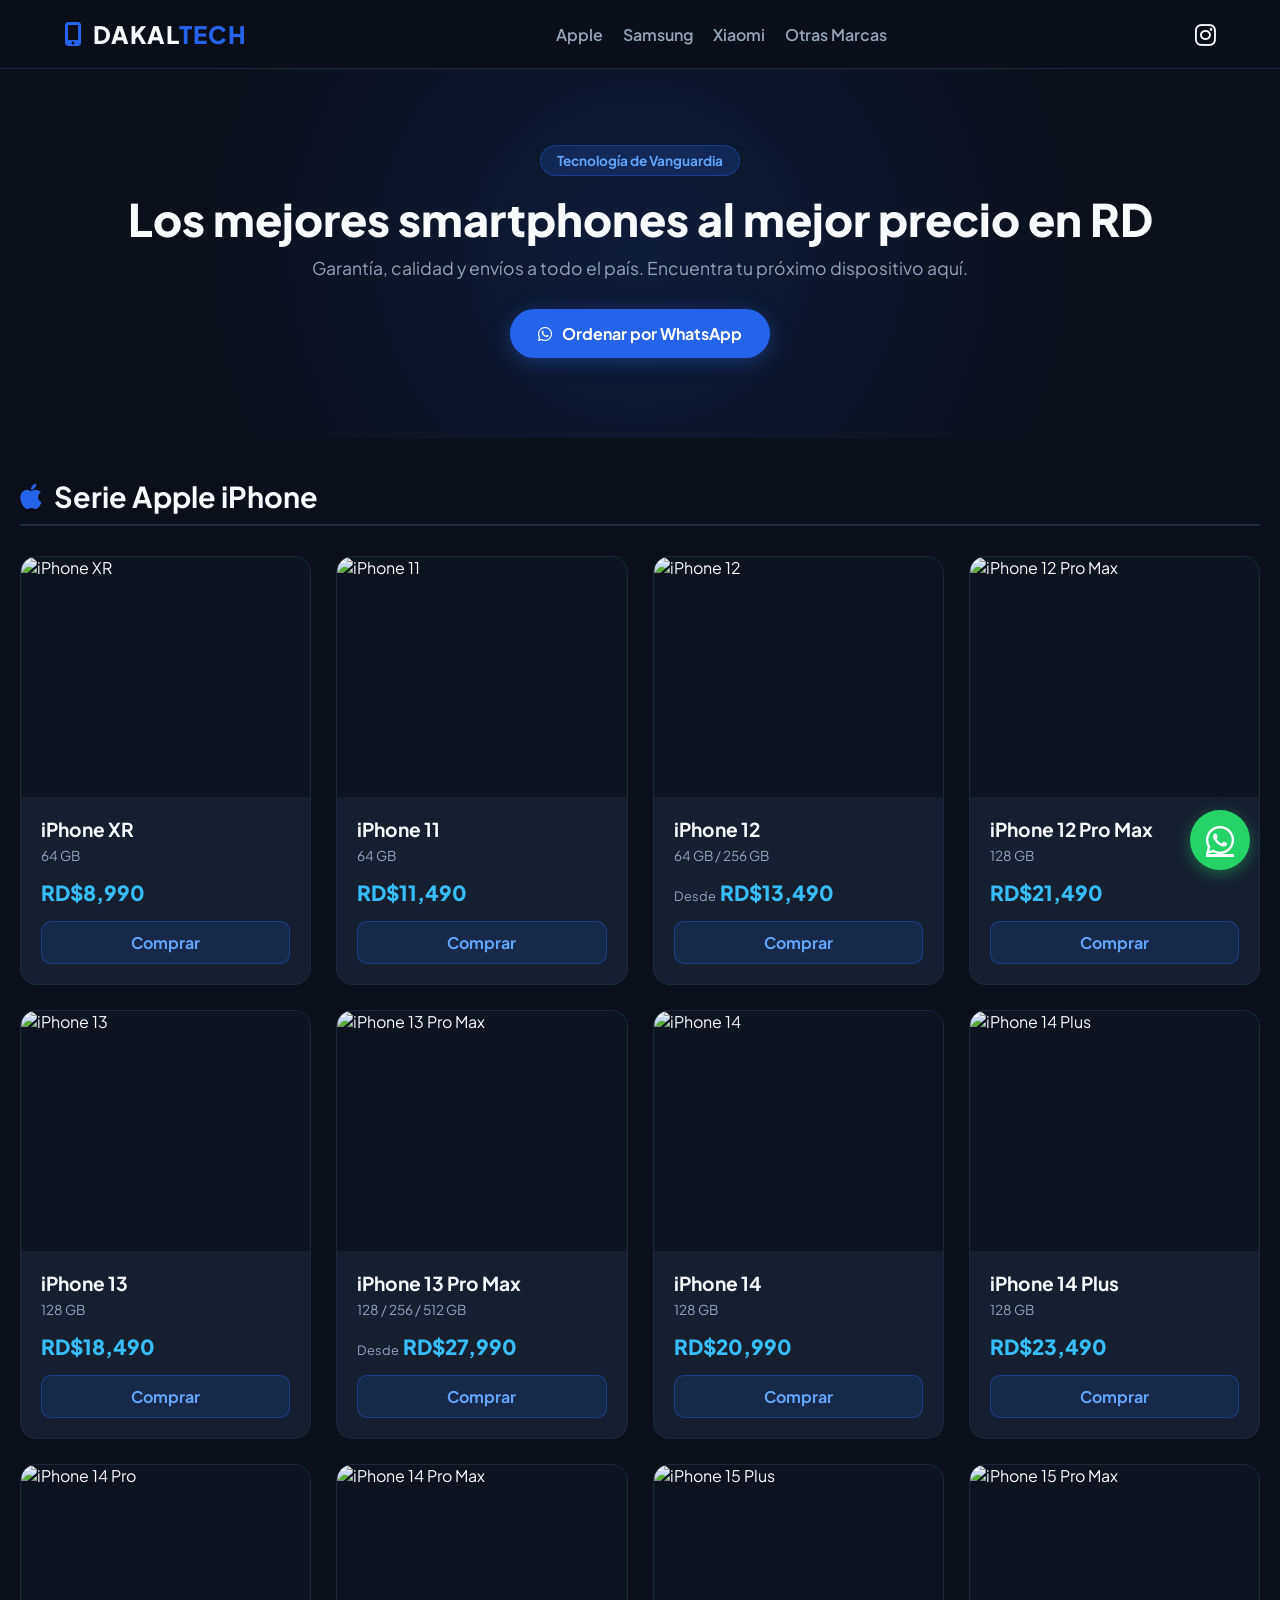
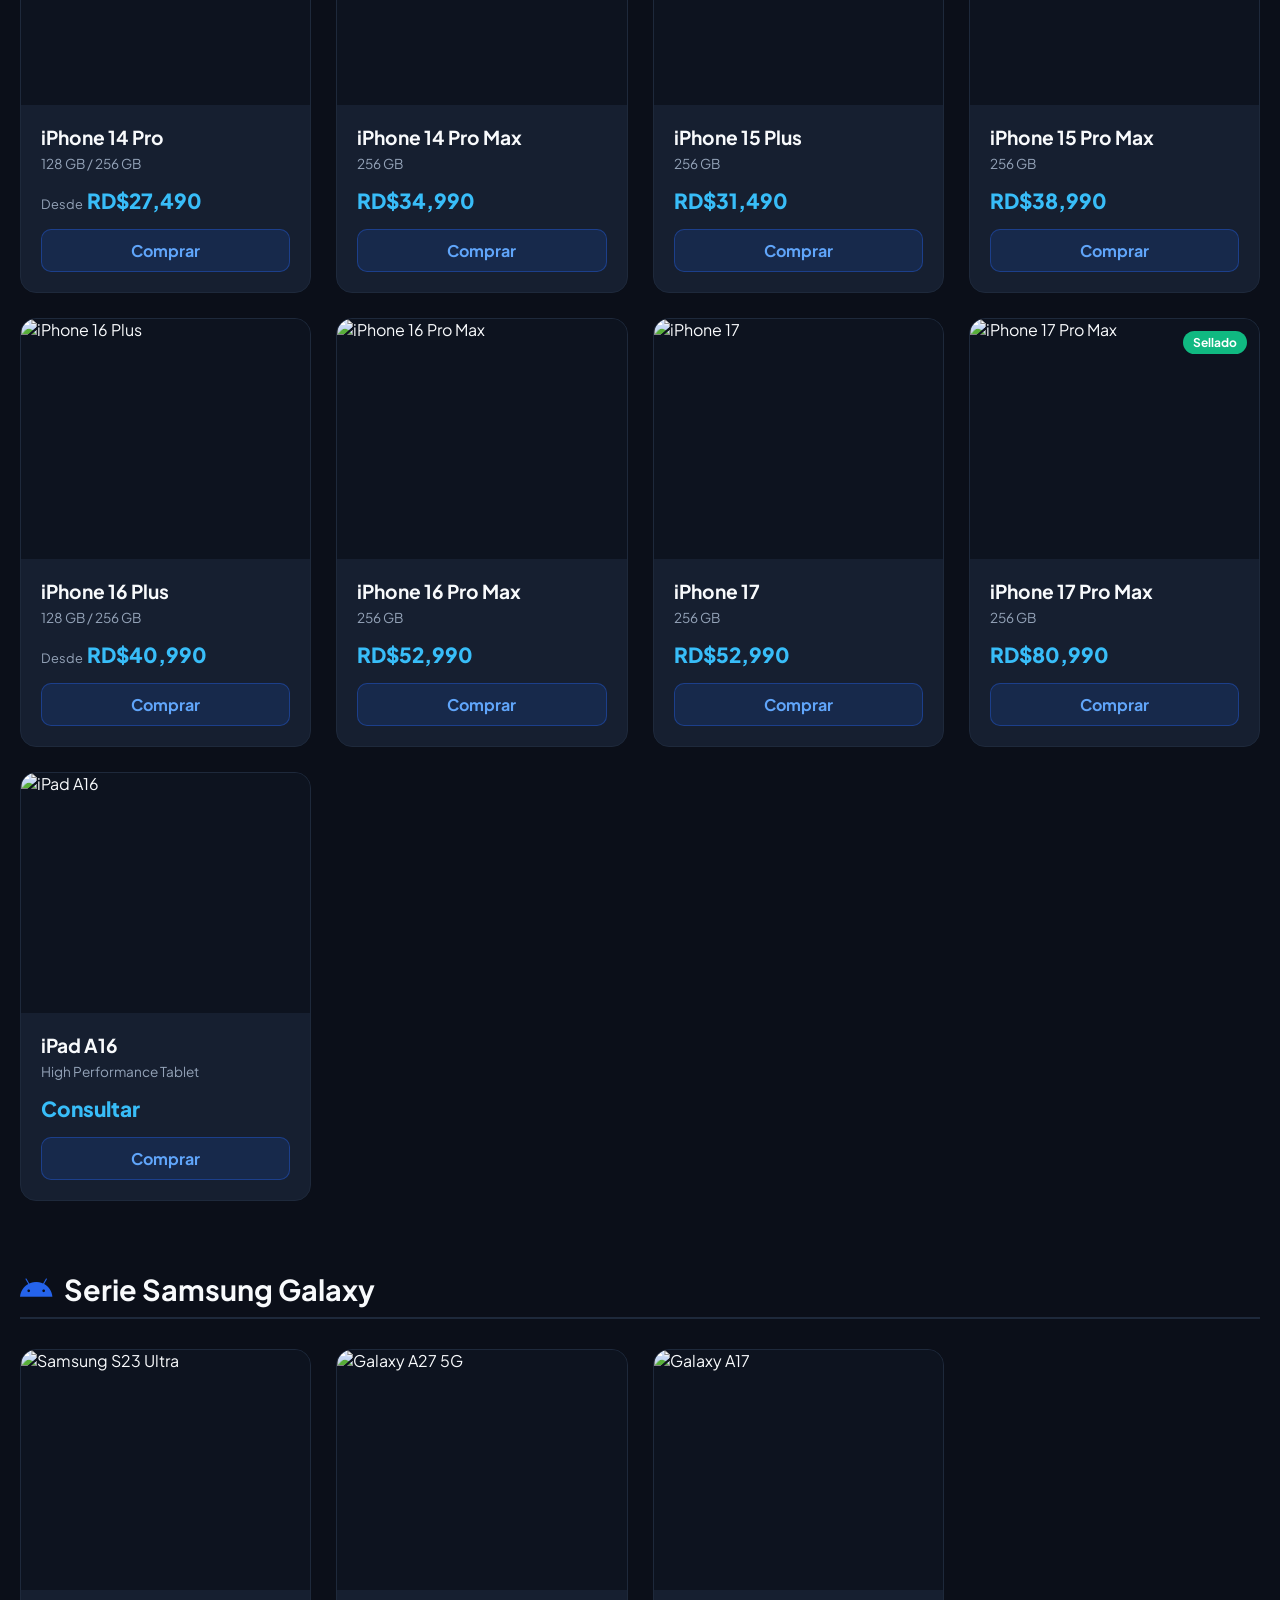
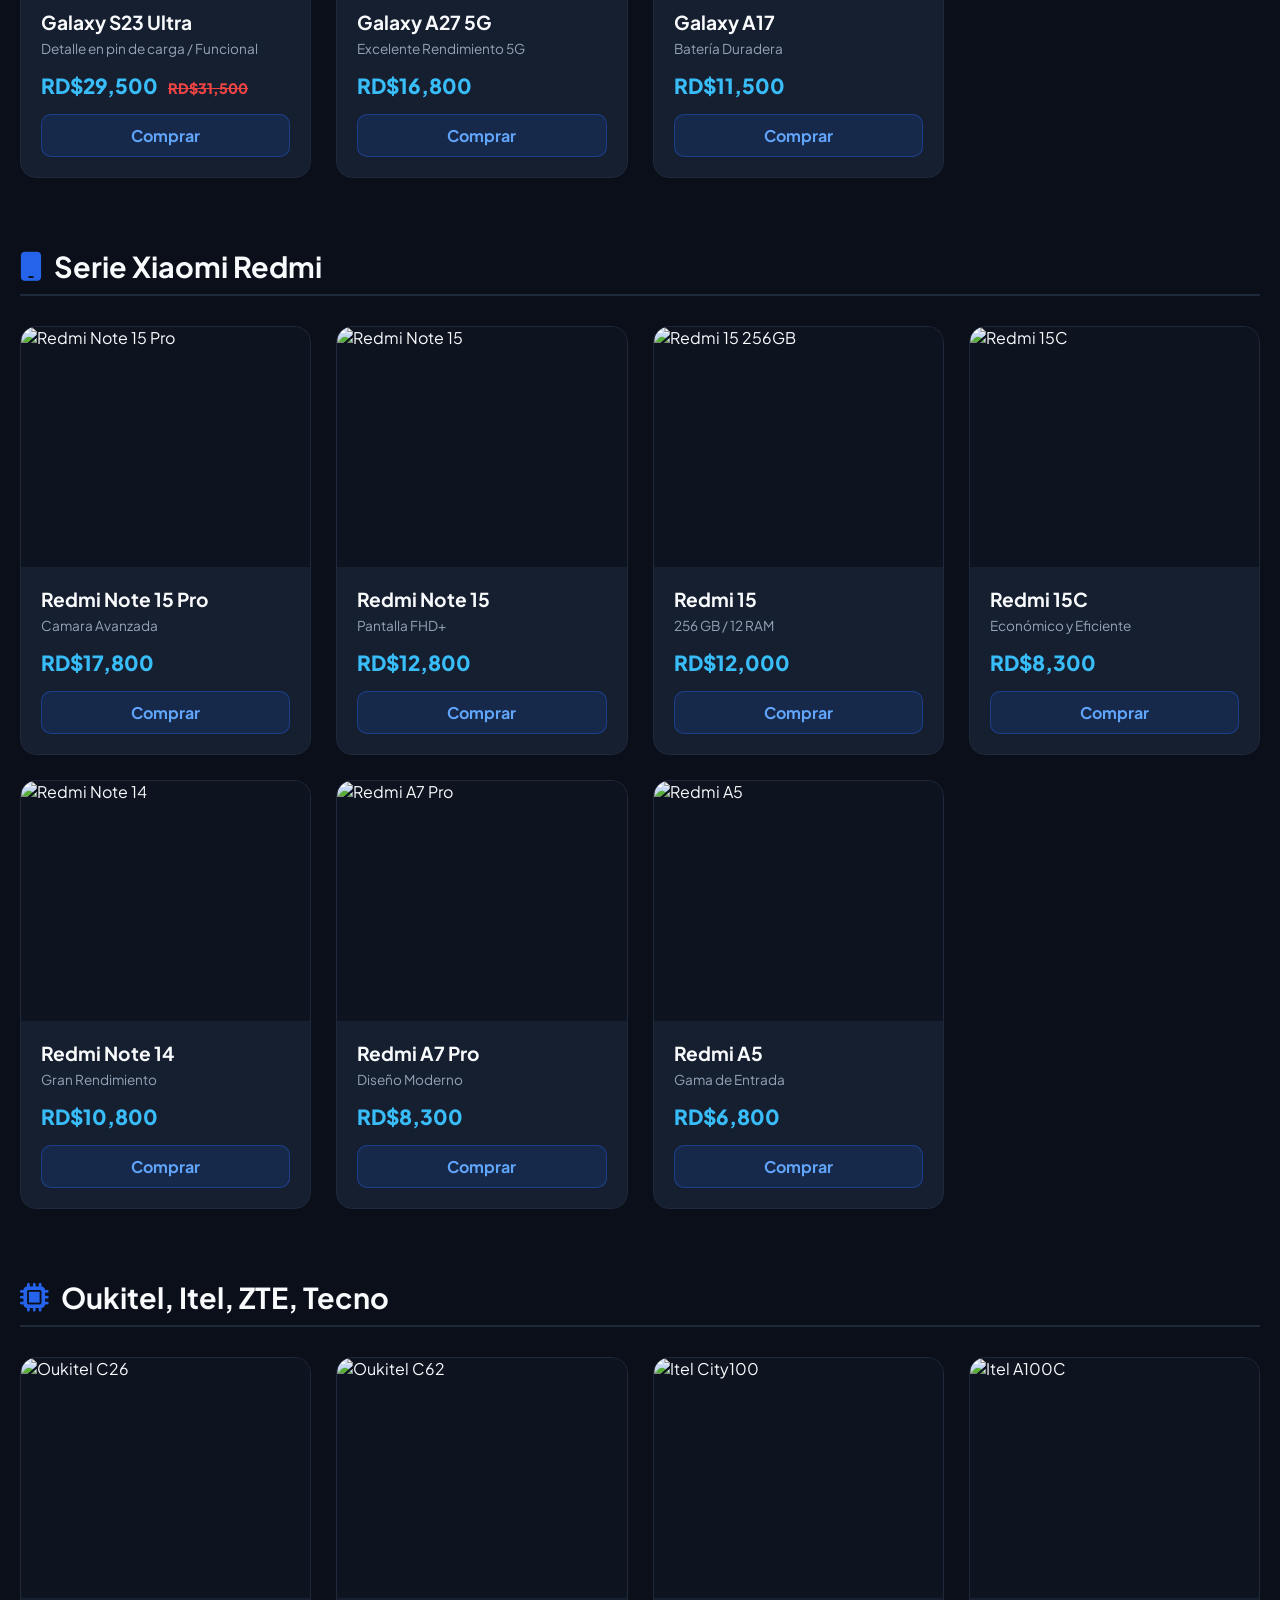
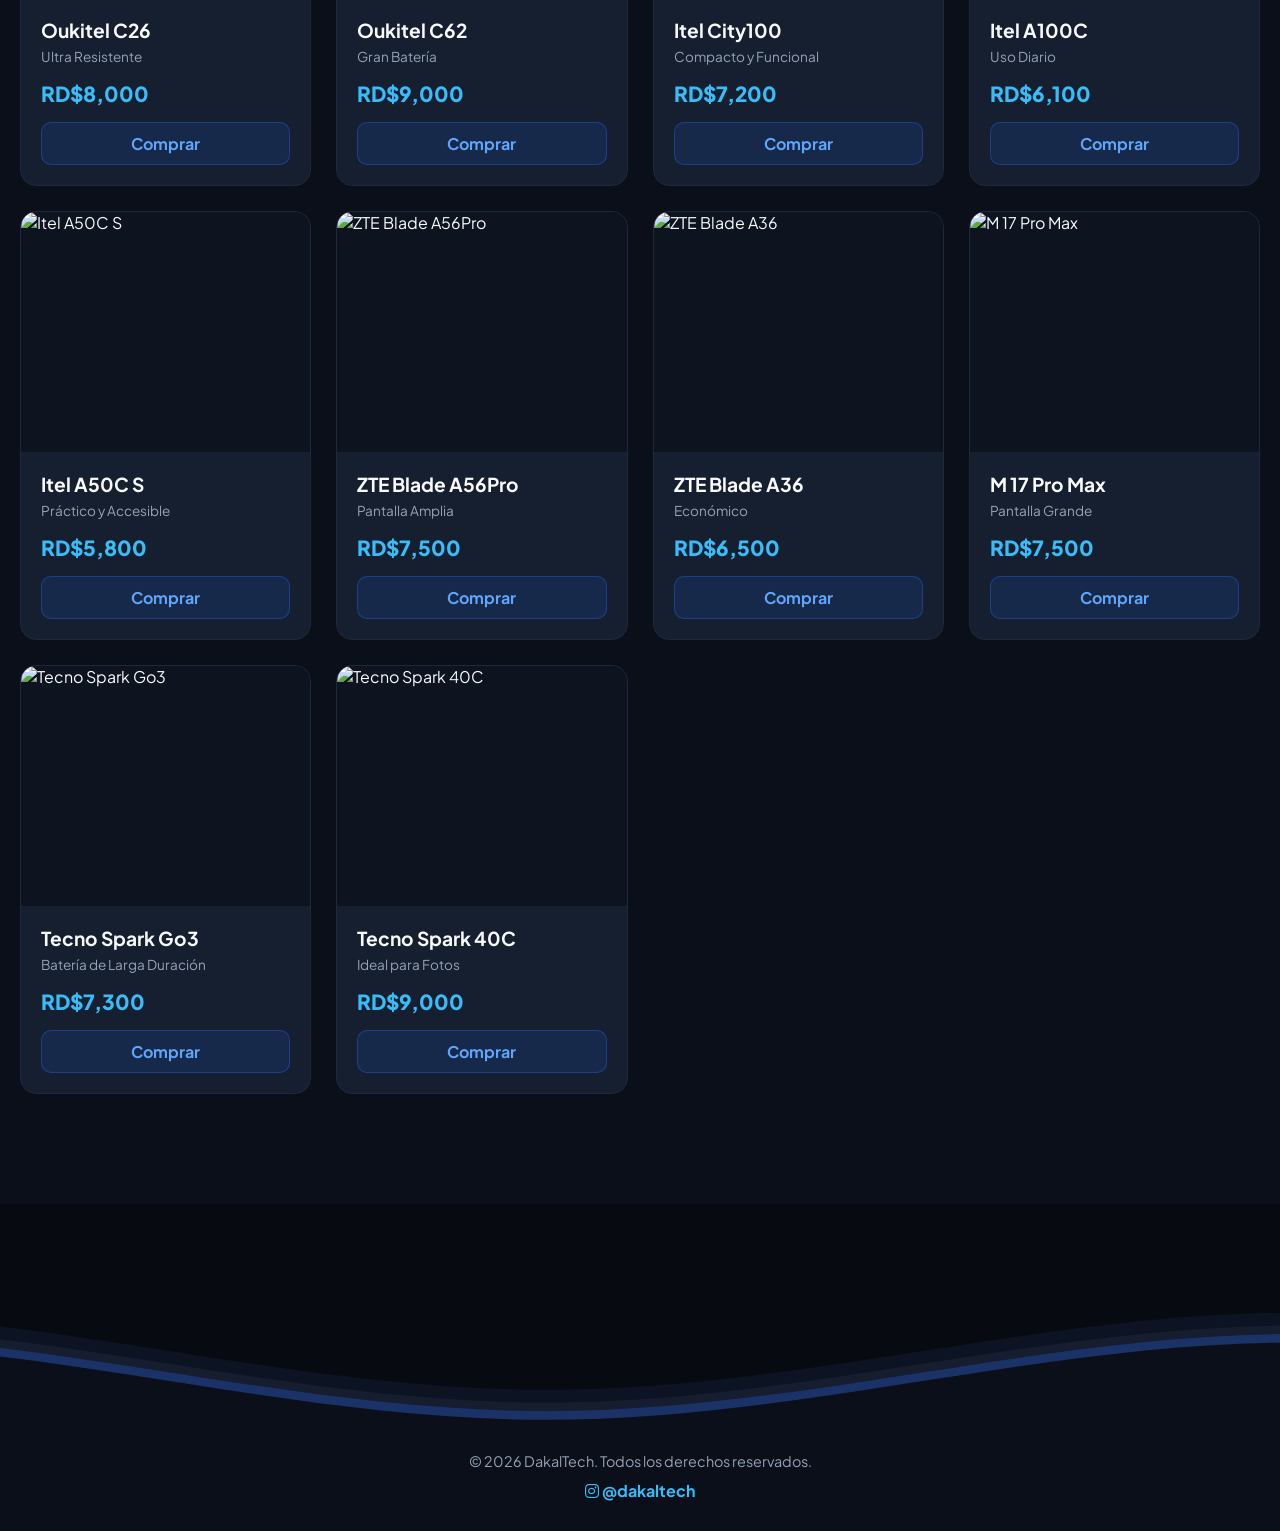
==== commit a5ff98d6: "Add files via upload" ====
--- a/index.html
+++ b/index.html
@@ -1,693 +1,589 @@
+<!-- index.html -->
 <!DOCTYPE html>
 <html lang="es">
 <head>
-  <meta charset="UTF-8">
-  <meta name="viewport" content="width=device-width, initial-scale=1.0">
-  <title>DakalTech | Tienda de Celulares & Tecnología</title>
-  <link rel="stylesheet" href="style.css">
-  <link rel="preconnect" href="https://fonts.googleapis.com">
-  <link rel="preconnect" href="https://fonts.gstatic.com" crossorigin>
-  <link href="https://fonts.googleapis.com/css2?family=Plus+Jakarta+Sans:wght@300;400;500;600;700;800&display=swap" rel="stylesheet">
-  <link rel="stylesheet" href="https://cdnjs.cloudflare.com/ajax/libs/font-awesome/6.4.0/css/all.min.css">
+    <meta charset="UTF-8">
+    <meta name="viewport" content="width=device-width, initial-scale=1.0">
+    <title>DakalTech | Tienda de Celulares y Tecnología</title>
+    <link rel="stylesheet" href="style.css">
+    <link rel="stylesheet" href="https://cdnjs.cloudflare.com/ajax/libs/font-awesome/6.4.0/css/all.min.css">
+    <link href="https://fonts.googleapis.com/css2?family=Plus+Jakarta+Sans:wght@300;400;600;700;800&display=swap" rel="stylesheet">
+    <link href="https://unpkg.com/aos@2.3.1/dist/aos.css" rel="stylesheet">
 </head>
 <body>
 
-  <!-- Botón Flotante de WhatsApp -->
-  <a href="https://wa.me/18298780151" target="_blank" rel="noopener noreferrer" class="whatsapp-btn" aria-label="Contactar por WhatsApp">
-    <i class="fa-brands fa-whatsapp"></i>
-    <span class="whatsapp-text">¡Chatea con nosotros!</span>
-  </a>
-
-  <!-- Encabezado / Barra de Navegación -->
-  <header class="navbar">
-    <div class="container nav-container">
-      <a href="#" class="logo">
-        <span class="logo-accent">Dakal</span>Tech
-      </a>
-      <nav class="nav-links">
-        <a href="#iphone">Apple & iPad</a>
-        <a href="#samsung">Samsung</a>
-        <a href="#xiaomi">Xiaomi / Redmi</a>
-        <a href="#otros">Otras Marcas</a>
-      </nav>
-      <a href="https://www.instagram.com/dakaltech?igsi=NmQ3dnlrZnBhOHNp" target="_blank" rel="noopener noreferrer" class="instagram-btn">
-        <i class="fa-brands fa-instagram"></i>
-        <span>@dakaltech</span>
-      </a>
-    </div>
-  </header>
-
-  <!-- Sección Principal / Hero -->
-  <section class="hero">
-    <div class="hero-bg-overlay"></div>
-    <div class="container hero-content">
-      <span class="badge hero-badge">Los mejores precios de República Dominicana</span>
-      <h1 class="hero-title">Encuentra Tu Smartphone Soñado</h1>
-      <p class="hero-subtitle">iPhones, Samsung, Redmi, Tecno y más. Garantía, calidad y el mejor servicio directo a tu puerta.</p>
-      <div class="hero-actions">
-        <a href="#catalogo" class="btn btn-primary">Ver Catálogo Completo</a>
-        <a href="https://wa.me/18298780151" target="_blank" class="btn btn-outline">
-          <i class="fa-brands fa-whatsapp"></i> Pedir por WhatsApp
-        </a>
-      </div>
-    </div>
-  </section>
-
-  <!-- Catálogo de Productos -->
-  <main class="container catalog" id="catalogo">
-
-    <!-- Sección Apple & iPad -->
-    <section class="brand-section" id="iphone">
-      <div class="section-header">
-        <i class="fa-brands fa-apple brand-icon"></i>
-        <div>
-          <h2>Línea Apple iPhone & iPad</h2>
-          <p>Potencia, elegancia y la mejor tecnología en tus manos</p>
+    <!-- Header Navigation -->
+    <header class="navbar">
+        <div class="logo">
+            <i class="fa-solid fa-mobile-screen-button logo-icon"></i>
+            <span>DAKAL<span class="highlight">TECH</span></span>
         </div>
-      </div>
-      <div class="grid">
-
-        <!-- iPad A16 -->
-        <div class="card">
-          <div class="card-img-wrap">
-            <img src="https://images.unsplash.com/photo-1544244015-0df4b3ffc6b0?auto=format&fit=crop&w=600&q=80" alt="iPad A16" loading="lazy">
-            <span class="tag tag-new">Nuevo</span>
-          </div>
-          <div class="card-body">
-            <h3>iPad A16</h3>
-            <p class="specs"><i class="fa-solid fa-tablet-screen-button"></i> Chip A16 — Alto Rendimiento</p>
-            <div class="card-footer">
-              <span class="price">Consultar</span>
-              <a href="https://wa.me/18298780151?text=Hola,%20me%20interesa%20el%20iPad%20A16" class="buy-btn" target="_blank"><i class="fa-solid fa-cart-shopping"></i> Comprar</a>
+        <nav class="nav-links">
+            <a href="#apple">Apple</a>
+            <a href="#samsung">Samsung</a>
+            <a href="#xiaomi">Xiaomi</a>
+            <a href="#otros">Otras Marcas</a>
+        </nav>
+        <div class="social-header">
+            <a href="https://www.instagram.com/dakaltech?igsi=NmQ3dnlrZnBhOHNp" target="_blank" aria-label="Instagram">
+                <i class="fa-brands fa-instagram"></i>
+            </a>
+        </div>
+    </header>
+
+    <!-- Hero Section -->
+    <section class="hero">
+        <div class="hero-content" data-aos="fade-up" data-aos-duration="1000">
+            <span class="badge">Tecnología de Vanguardia</span>
+            <h1>Los mejores smartphones al mejor precio en RD</h1>
+            <p>Garantía, calidad y envíos a todo el país. Encuentra tu próximo dispositivo aquí.</p>
+            <a href="https://wa.me/18298780151?text=Hola,%20me%20interesa%20consultar%20por%20un%20equipo" target="_blank" class="cta-btn">
+                <i class="fa-brands fa-whatsapp"></i> Ordenar por WhatsApp
+            </a>
+        </div>
+    </section>
+
+    <!-- Content Wrapper -->
+    <main class="container">
+
+        <!-- Categoria Apple -->
+        <section id="apple" class="catalog-section">
+            <h2 class="section-title" data-aos="fade-right"><i class="fa-brands fa-apple"></i> Serie Apple iPhone</h2>
+            <div class="grid-cards">
+
+                <div class="card" data-aos="fade-up" data-aos-delay="50">
+                    <div class="card-img-wrapper">
+                        <img src="https://images.unsplash.com/photo-1510557880182-3d4d3cba35a5?auto=format&fit=crop&w=600&q=80" alt="iPhone XR">
+                    </div>
+                    <div class="card-info">
+                        <h3>iPhone XR</h3>
+                        <p class="specs">64 GB</p>
+                        <div class="price">RD$8,990</div>
+                        <a href="https://wa.me/18298780151?text=Hola,%20quiero%20información%20del%20iPhone%20XR" target="_blank" class="buy-btn">Comprar</a>
+                    </div>
+                </div>
+
+                <div class="card" data-aos="fade-up" data-aos-delay="100">
+                    <div class="card-img-wrapper">
+                        <img src="C:\Users\olive\OneDrive\Desktop\Dakaltechpg\imagenes.html\ipone 11 .jpeg" alt="iPhone 11">
+                    </div>
+                    <div class="card-info">
+                        <h3>iPhone 11</h3>
+                        <p class="specs">64 GB</p>
+                        <div class="price">RD$11,490</div>
+                        <a href="https://wa.me/18298780151?text=Hola,%20quiero%20información%20del%20iPhone%2011" target="_blank" class="buy-btn">Comprar</a>
+                    </div>
+                </div>
+
+                <div class="card" data-aos="fade-up" data-aos-delay="150">
+                    <div class="card-img-wrapper">
+                        <img src="C:\Users\olive\OneDrive\Desktop\Dakaltechpg\imagenes.html\ipone 12.jpeg" alt="iPhone 12">
+                    </div>
+                    <div class="card-info">
+                        <h3>iPhone 12</h3>
+                        <p class="specs">64 GB / 256 GB</p>
+                        <div class="price"><span class="from">Desde</span> RD$13,490</div>
+                        <a href="https://wa.me/18298780151?text=Hola,%20quiero%20información%20del%20iPhone%2012" target="_blank" class="buy-btn">Comprar</a>
+                    </div>
+                </div>
+
+                <div class="card" data-aos="fade-up" data-aos-delay="200">
+                    <div class="card-img-wrapper">
+                        <img src="C:\Users\olive\OneDrive\Desktop\Dakaltechpg\imagenes.html\iphone 12 pro max.jpeg" alt="iPhone 12 Pro Max">
+                    </div>
+                    <div class="card-info">
+                        <h3>iPhone 12 Pro Max</h3>
+                        <p class="specs">128 GB</p>
+                        <div class="price">RD$21,490</div>
+                        <a href="https://wa.me/18298780151?text=Hola,%20quiero%20información%20del%20iPhone%2012%20Pro%20Max" target="_blank" class="buy-btn">Comprar</a>
+                    </div>
+                </div>
+
+                <div class="card" data-aos="fade-up" data-aos-delay="250">
+                    <div class="card-img-wrapper">
+                        <img src="https://images.unsplash.com/photo-1632661674596-df8be070a5c5?auto=format&fit=crop&w=600&q=80" alt="iPhone 13">
+                    </div>
+                    <div class="card-info">
+                        <h3>iPhone 13</h3>
+                        <p class="specs">128 GB</p>
+                        <div class="price">RD$18,490</div>
+                        <a href="https://wa.me/18298780151?text=Hola,%20quiero%20información%20del%20iPhone%2013" target="_blank" class="buy-btn">Comprar</a>
+                    </div>
+                </div>
+
+                <div class="card" data-aos="fade-up" data-aos-delay="300">
+                    <div class="card-img-wrapper">
+                        <img src="C:\Users\olive\OneDrive\Desktop\Dakaltechpg\imagenes.html\Iphone 13 pro max.jpeg" alt="iPhone 13 Pro Max">
+                    </div>
+                    <div class="card-info">
+                        <h3>iPhone 13 Pro Max</h3>
+                        <p class="specs">128 / 256 / 512 GB</p>
+                        <div class="price"><span class="from">Desde</span> RD$27,990</div>
+                        <a href="https://wa.me/18298780151?text=Hola,%20quiero%20información%20del%20iPhone%2013%20Pro%20Max" target="_blank" class="buy-btn">Comprar</a>
+                    </div>
+                </div>
+
+                <div class="card" data-aos="fade-up" data-aos-delay="350">
+                    <div class="card-img-wrapper">
+                        <img src="C:\Users\olive\OneDrive\Desktop\Dakaltechpg\imagenes.html\iphone 14 .jpeg" alt="iPhone 14">
+                    </div>
+                    <div class="card-info">
+                        <h3>iPhone 14</h3>
+                        <p class="specs">128 GB</p>
+                        <div class="price">RD$20,990</div>
+                        <a href="https://wa.me/18298780151?text=Hola,%20quiero%20información%20del%20iPhone%2014" target="_blank" class="buy-btn">Comprar</a>
+                    </div>
+                </div>
+
+                <div class="card" data-aos="fade-up" data-aos-delay="400">
+                    <div class="card-img-wrapper">
+                        <img src="https://images.unsplash.com/photo-1663499482523-1c0c1bae4ce1?auto=format&fit=crop&w=600&q=80" alt="iPhone 14 Plus">
+                    </div>
+                    <div class="card-info">
+                        <h3>iPhone 14 Plus</h3>
+                        <p class="specs">128 GB</p>
+                        <div class="price">RD$23,490</div>
+                        <a href="https://wa.me/18298780151?text=Hola,%20quiero%20información%20del%20iPhone%2014%20Plus" target="_blank" class="buy-btn">Comprar</a>
+                    </div>
+                </div>
+
+                <div class="card" data-aos="fade-up" data-aos-delay="450">
+                    <div class="card-img-wrapper">
+                        <img src="C:\Users\olive\OneDrive\Desktop\Dakaltechpg\imagenes.html\ipone 14 pro .jpeg" alt="iPhone 14 Pro">
+                    </div>
+                    <div class="card-info">
+                        <h3>iPhone 14 Pro</h3>
+                        <p class="specs">128 GB / 256 GB</p>
+                        <div class="price"><span class="from">Desde</span> RD$27,490</div>
+                        <a href="https://wa.me/18298780151?text=Hola,%20quiero%20información%20del%20iPhone%2014%20Pro" target="_blank" class="buy-btn">Comprar</a>
+                    </div>
+                </div>
+
+                <div class="card" data-aos="fade-up" data-aos-delay="500">
+                    <div class="card-img-wrapper">
+                        <img src="C:\Users\olive\OneDrive\Desktop\Dakaltechpg\imagenes.html\iphone 14 pro max.jpeg" alt="iPhone 14 Pro Max">
+                    </div>
+                    <div class="card-info">
+                        <h3>iPhone 14 Pro Max</h3>
+                        <p class="specs">256 GB</p>
+                        <div class="price">RD$34,990</div>
+                        <a href="https://wa.me/18298780151?text=Hola,%20quiero%20información%20del%20iPhone%2014%20Pro%20Max" target="_blank" class="buy-btn">Comprar</a>
+                    </div>
+                </div>
+
+                <div class="card" data-aos="fade-up" data-aos-delay="550">
+                    <div class="card-img-wrapper">
+                        <img src="C:\Users\olive\OneDrive\Desktop\Dakaltechpg\imagenes.html\iphone 15 plus.jpeg" alt="iPhone 15 Plus">
+                    </div>
+                    <div class="card-info">
+                        <h3>iPhone 15 Plus</h3>
+                        <p class="specs">256 GB</p>
+                        <div class="price">RD$31,490</div>
+                        <a href="https://wa.me/18298780151?text=Hola,%20quiero%20información%20del%20iPhone%2015%20Plus" target="_blank" class="buy-btn">Comprar</a>
+                    </div>
+                </div>
+
+                <div class="card" data-aos="fade-up" data-aos-delay="600">
+                    <div class="card-img-wrapper">
+                        <img src="C:\Users\olive\OneDrive\Desktop\Dakaltechpg\imagenes.html\ipone 15 pro max.jpeg" alt="iPhone 15 Pro Max">
+                    </div>
+                    <div class="card-info">
+                        <h3>iPhone 15 Pro Max</h3>
+                        <p class="specs">256 GB</p>
+                        <div class="price">RD$38,990</div>
+                        <a href="https://wa.me/18298780151?text=Hola,%20quiero%20información%20del%20iPhone%2015%20Pro%20Max" target="_blank" class="buy-btn">Comprar</a>
+                    </div>
+                </div>
+
+                <div class="card" data-aos="fade-up" data-aos-delay="650">
+                    <div class="card-img-wrapper">
+                        <img src="https://images.unsplash.com/photo-1695048133142-1a20484d2569?auto=format&fit=crop&w=600&q=80" alt="iPhone 16 Plus">
+                    </div>
+                    <div class="card-info">
+                        <h3>iPhone 16 Plus</h3>
+                        <p class="specs">128 GB / 256 GB</p>
+                        <div class="price"><span class="from">Desde</span> RD$40,990</div>
+                        <a href="https://wa.me/18298780151?text=Hola,%20quiero%20información%20del%20iPhone%2016%20Plus" target="_blank" class="buy-btn">Comprar</a>
+                    </div>
+                </div>
+
+                <div class="card" data-aos="fade-up" data-aos-delay="700">
+                    <div class="card-img-wrapper">
+                        <img src="https://images.unsplash.com/photo-1695048065440-23a709d6e4d2?auto=format&fit=crop&w=600&q=80" alt="iPhone 16 Pro Max">
+                    </div>
+                    <div class="card-info">
+                        <h3>iPhone 16 Pro Max</h3>
+                        <p class="specs">256 GB</p>
+                        <div class="price">RD$52,990</div>
+                        <a href="https://wa.me/18298780151?text=Hola,%20quiero%20información%20del%20iPhone%2016%20Pro%20Max" target="_blank" class="buy-btn">Comprar</a>
+                    </div>
+                </div>
+
+                <div class="card" data-aos="fade-up" data-aos-delay="750">
+                    <div class="card-img-wrapper">
+                        <img src="C:\Users\olive\OneDrive\Desktop\Dakaltechpg\imagenes.html\ipone 17 .jpeg" alt="iPhone 17">
+                    </div>
+                    <div class="card-info">
+                        <h3>iPhone 17</h3>
+                        <p class="specs">256 GB</p>
+                        <div class="price">RD$52,990</div>
+                        <a href="https://wa.me/18298780151?text=Hola,%20quiero%20información%20del%20iPhone%2017" target="_blank" class="buy-btn">Comprar</a>
+                    </div>
+                </div>
+
+                <div class="card" data-aos="fade-up" data-aos-delay="800">
+                    <div class="card-img-wrapper">
+                        <img src="C:\Users\olive\OneDrive\Desktop\Dakaltechpg\imagenes.html\iphone 17 pro max.jpeg" alt="iPhone 17 Pro Max">
+                    </div>
+                    <div class="card-info">
+                        <span class="tag-sealed">Sellado</span>
+                        <h3>iPhone 17 Pro Max</h3>
+                        <p class="specs">256 GB</p>
+                        <div class="price">RD$80,990</div>
+                        <a href="https://wa.me/18298780151?text=Hola,%20quiero%20información%20del%20iPhone%2017%20Pro%20Max" target="_blank" class="buy-btn">Comprar</a>
+                    </div>
+                </div>
+
+                <div class="card" data-aos="fade-up" data-aos-delay="850">
+                    <div class="card-img-wrapper">
+                        <img src="C:\Users\olive\OneDrive\Desktop\Dakaltechpg\imagenes.html\ipad a16.jpeg" alt="iPad A16">
+                    </div>
+                    <div class="card-info">
+                        <h3>iPad A16</h3>
+                        <p class="specs">High Performance Tablet</p>
+                        <div class="price">Consultar</div>
+                        <a href="https://wa.me/18298780151?text=Hola,%20quiero%20información%20del%20iPad%20A16" target="_blank" class="buy-btn">Comprar</a>
+                    </div>
+                </div>
+
             </div>
-          </div>
+        </section>
+
+        <!-- Categoria Samsung -->
+        <section id="samsung" class="catalog-section">
+            <h2 class="section-title" data-aos="fade-right"><i class="fa-brands fa-android"></i> Serie Samsung Galaxy</h2>
+            <div class="grid-cards">
+
+                <div class="card" data-aos="fade-up" data-aos-delay="50">
+                    <div class="card-img-wrapper">
+                        <img src="https://images.unsplash.com/photo-1678911820864-e2c567c655d7?auto=format&fit=crop&w=600&q=80" alt="Samsung S23 Ultra">
+                    </div>
+                    <div class="card-info">
+                        <h3>Galaxy S23 Ultra</h3>
+                        <p class="specs">Detalle en pin de carga / Funcional</p>
+                        <div class="price">RD$29,500 <span class="old-price">RD$31,500</span></div>
+                        <a href="https://wa.me/18298780151?text=Hola,%20me%20interesa%20el%20S23%20Ultra" target="_blank" class="buy-btn">Comprar</a>
+                    </div>
+                </div>
+
+                <div class="card" data-aos="fade-up" data-aos-delay="100">
+                    <div class="card-img-wrapper">
+                        <img src="https://images.unsplash.com/photo-1610945265064-0e34e5519bbf?auto=format&fit=crop&w=600&q=80" alt="Galaxy A27 5G">
+                    </div>
+                    <div class="card-info">
+                        <h3>Galaxy A27 5G</h3>
+                        <p class="specs">Excelente Rendimiento 5G</p>
+                        <div class="price">RD$16,800</div>
+                        <a href="https://wa.me/18298780151?text=Hola,%20quiero%20el%20Galaxy%20A27%205G" target="_blank" class="buy-btn">Comprar</a>
+                    </div>
+                </div>
+
+                <div class="card" data-aos="fade-up" data-aos-delay="150">
+                    <div class="card-img-wrapper">
+                        <img src="https://images.unsplash.com/photo-1580910051074-3eb694886505?auto=format&fit=crop&w=600&q=80" alt="Galaxy A17">
+                    </div>
+                    <div class="card-info">
+                        <h3>Galaxy A17</h3>
+                        <p class="specs">Batería Duradera</p>
+                        <div class="price">RD$11,500</div>
+                        <a href="https://wa.me/18298780151?text=Hola,%20quiero%20el%20Galaxy%20A17" target="_blank" class="buy-btn">Comprar</a>
+                    </div>
+                </div>
+
+            </div>
+        </section>
+
+        <!-- Categoria Xiaomi / Redmi -->
+        <section id="xiaomi" class="catalog-section">
+            <h2 class="section-title" data-aos="fade-right"><i class="fa-solid fa-mobile"></i> Serie Xiaomi Redmi</h2>
+            <div class="grid-cards">
+
+                <div class="card" data-aos="fade-up" data-aos-delay="50">
+                    <div class="card-img-wrapper">
+                        <img src="https://images.unsplash.com/photo-1598327105666-5b89351aff97?auto=format&fit=crop&w=600&q=80" alt="Redmi Note 15 Pro">
+                    </div>
+                    <div class="card-info">
+                        <h3>Redmi Note 15 Pro</h3>
+                        <p class="specs">Camara Avanzada</p>
+                        <div class="price">RD$17,800</div>
+                        <a href="https://wa.me/18298780151?text=Hola,%20quiero%20el%20Redmi%20Note%2015%20Pro" target="_blank" class="buy-btn">Comprar</a>
+                    </div>
+                </div>
+
+                <div class="card" data-aos="fade-up" data-aos-delay="100">
+                    <div class="card-img-wrapper">
+                        <img src="https://images.unsplash.com/photo-1546054454-aa26e2b734c7?auto=format&fit=crop&w=600&q=80" alt="Redmi Note 15">
+                    </div>
+                    <div class="card-info">
+                        <h3>Redmi Note 15</h3>
+                        <p class="specs">Pantalla FHD+</p>
+                        <div class="price">RD$12,800</div>
+                        <a href="https://wa.me/18298780151?text=Hola,%20quiero%20el%20Redmi%20Note%2015" target="_blank" class="buy-btn">Comprar</a>
+                    </div>
+                </div>
+
+                <div class="card" data-aos="fade-up" data-aos-delay="150">
+                    <div class="card-img-wrapper">
+                        <img src="https://images.unsplash.com/photo-1565849904461-04a58ad377e0?auto=format&fit=crop&w=600&q=80" alt="Redmi 15 256GB">
+                    </div>
+                    <div class="card-info">
+                        <h3>Redmi 15</h3>
+                        <p class="specs">256 GB / 12 RAM</p>
+                        <div class="price">RD$12,000</div>
+                        <a href="https://wa.me/18298780151?text=Hola,%20quiero%20el%20Redmi%2015%20256GB" target="_blank" class="buy-btn">Comprar</a>
+                    </div>
+                </div>
+
+                <div class="card" data-aos="fade-up" data-aos-delay="200">
+                    <div class="card-img-wrapper">
+                        <img src="https://images.unsplash.com/photo-1574944985070-8f3ebc6b79d2?auto=format&fit=crop&w=600&q=80" alt="Redmi 15C">
+                    </div>
+                    <div class="card-info">
+                        <h3>Redmi 15C</h3>
+                        <p class="specs">Económico y Eficiente</p>
+                        <div class="price">RD$8,300</div>
+                        <a href="https://wa.me/18298780151?text=Hola,%20quiero%20el%20Redmi%2015C" target="_blank" class="buy-btn">Comprar</a>
+                    </div>
+                </div>
+
+                <div class="card" data-aos="fade-up" data-aos-delay="250">
+                    <div class="card-img-wrapper">
+                        <img src="https://images.unsplash.com/photo-1511707171634-5f897ff02aa9?auto=format&fit=crop&w=600&q=80" alt="Redmi Note 14">
+                    </div>
+                    <div class="card-info">
+                        <h3>Redmi Note 14</h3>
+                        <p class="specs">Gran Rendimiento</p>
+                        <div class="price">RD$10,800</div>
+                        <a href="https://wa.me/18298780151?text=Hola,%20quiero%20el%20Redmi%20Note%2014" target="_blank" class="buy-btn">Comprar</a>
+                    </div>
+                </div>
+
+                <div class="card" data-aos="fade-up" data-aos-delay="300">
+                    <div class="card-img-wrapper">
+                        <img src="https://images.unsplash.com/photo-1567581935884-3349723552ca?auto=format&fit=crop&w=600&q=80" alt="Redmi A7 Pro">
+                    </div>
+                    <div class="card-info">
+                        <h3>Redmi A7 Pro</h3>
+                        <p class="specs">Diseño Moderno</p>
+                        <div class="price">RD$8,300</div>
+                        <a href="https://wa.me/18298780151?text=Hola,%20quiero%20el%20Redmi%20A7%20Pro" target="_blank" class="buy-btn">Comprar</a>
+                    </div>
+                </div>
+
+                <div class="card" data-aos="fade-up" data-aos-delay="350">
+                    <div class="card-img-wrapper">
+                        <img src="https://images.unsplash.com/photo-1533228876829-65c94e7b5025?auto=format&fit=crop&w=600&q=80" alt="Redmi A5">
+                    </div>
+                    <div class="card-info">
+                        <h3>Redmi A5</h3>
+                        <p class="specs">Gama de Entrada</p>
+                        <div class="price">RD$6,800</div>
+                        <a href="https://wa.me/18298780151?text=Hola,%20quiero%20el%20Redmi%20A5" target="_blank" class="buy-btn">Comprar</a>
+                    </div>
+                </div>
+
+            </div>
+        </section>
+
+        <!-- Otras Marcas -->
+        <section id="otros" class="catalog-section">
+            <h2 class="section-title" data-aos="fade-right"><i class="fa-solid fa-microchip"></i> Oukitel, Itel, ZTE, Tecno</h2>
+            <div class="grid-cards">
+
+                <div class="card" data-aos="fade-up" data-aos-delay="50">
+                    <div class="card-img-wrapper">
+                        <img src="https://images.unsplash.com/photo-1541807084-5c52b6b3adef?auto=format&fit=crop&w=600&q=80" alt="Oukitel C26">
+                    </div>
+                    <div class="card-info">
+                        <h3>Oukitel C26</h3>
+                        <p class="specs">Ultra Resistente</p>
+                        <div class="price">RD$8,000</div>
+                        <a href="https://wa.me/18298780151?text=Hola,%20quiero%20el%20Oukitel%20C26" target="_blank" class="buy-btn">Comprar</a>
+                    </div>
+                </div>
+
+                <div class="card" data-aos="fade-up" data-aos-delay="100">
+                    <div class="card-img-wrapper">
+                        <img src="https://images.unsplash.com/photo-1575695342320-d2d2d2f9b73f?auto=format&fit=crop&w=600&q=80" alt="Oukitel C62">
+                    </div>
+                    <div class="card-info">
+                        <h3>Oukitel C62</h3>
+                        <p class="specs">Gran Batería</p>
+                        <div class="price">RD$9,000</div>
+                        <a href="https://wa.me/18298780151?text=Hola,%20quiero%20el%20Oukitel%20C62" target="_blank" class="buy-btn">Comprar</a>
+                    </div>
+                </div>
+
+                <div class="card" data-aos="fade-up" data-aos-delay="150">
+                    <div class="card-img-wrapper">
+                        <img src="https://images.unsplash.com/photo-1523206489230-c012c64b2b48?auto=format&fit=crop&w=600&q=80" alt="Itel City100">
+                    </div>
+                    <div class="card-info">
+                        <h3>Itel City100</h3>
+                        <p class="specs">Compacto y Funcional</p>
+                        <div class="price">RD$7,200</div>
+                        <a href="https://wa.me/18298780151?text=Hola,%20quiero%20el%20Itel%20City100" target="_blank" class="buy-btn">Comprar</a>
+                    </div>
+                </div>
+
+                <div class="card" data-aos="fade-up" data-aos-delay="200">
+                    <div class="card-img-wrapper">
+                        <img src="https://images.unsplash.com/photo-1585060544812-6b45742d762f?auto=format&fit=crop&w=600&q=80" alt="Itel A100C">
+                    </div>
+                    <div class="card-info">
+                        <h3>Itel A100C</h3>
+                        <p class="specs">Uso Diario</p>
+                        <div class="price">RD$6,100</div>
+                        <a href="https://wa.me/18298780151?text=Hola,%20quiero%20el%20Itel%20A100C" target="_blank" class="buy-btn">Comprar</a>
+                    </div>
+                </div>
+
+                <div class="card" data-aos="fade-up" data-aos-delay="250">
+                    <div class="card-img-wrapper">
+                        <img src="https://images.unsplash.com/photo-1567581935884-3349723552ca?auto=format&fit=crop&w=600&q=80" alt="Itel A50C S">
+                    </div>
+                    <div class="card-info">
+                        <h3>Itel A50C S</h3>
+                        <p class="specs">Práctico y Accesible</p>
+                        <div class="price">RD$5,800</div>
+                        <a href="https://wa.me/18298780151?text=Hola,%20quiero%20el%20Itel%20A50C%20S" target="_blank" class="buy-btn">Comprar</a>
+                    </div>
+                </div>
+
+                <div class="card" data-aos="fade-up" data-aos-delay="300">
+                    <div class="card-img-wrapper">
+                        <img src="https://images.unsplash.com/photo-1592899677977-9c10ca588bbd?auto=format&fit=crop&w=600&q=80" alt="ZTE Blade A56Pro">
+                    </div>
+                    <div class="card-info">
+                        <h3>ZTE Blade A56Pro</h3>
+                        <p class="specs">Pantalla Amplia</p>
+                        <div class="price">RD$7,500</div>
+                        <a href="https://wa.me/18298780151?text=Hola,%20quiero%20el%20ZTE%20Blade%20A56Pro" target="_blank" class="buy-btn">Comprar</a>
+                    </div>
+                </div>
+
+                <div class="card" data-aos="fade-up" data-aos-delay="350">
+                    <div class="card-img-wrapper">
+                        <img src="https://images.unsplash.com/photo-1546054454-aa26e2b734c7?auto=format&fit=crop&w=600&q=80" alt="ZTE Blade A36">
+                    </div>
+                    <div class="card-info">
+                        <h3>ZTE Blade A36</h3>
+                        <p class="specs">Económico</p>
+                        <div class="price">RD$6,500</div>
+                        <a href="https://wa.me/18298780151?text=Hola,%20quiero%20el%20ZTE%20Blade%20A36" target="_blank" class="buy-btn">Comprar</a>
+                    </div>
+                </div>
+
+                <div class="card" data-aos="fade-up" data-aos-delay="400">
+                    <div class="card-img-wrapper">
+                        <img src="https://images.unsplash.com/photo-1509741102003-ca64bfe5f069?auto=format&fit=crop&w=600&q=80" alt="M 17 Pro Max">
+                    </div>
+                    <div class="card-info">
+                        <h3>M 17 Pro Max</h3>
+                        <p class="specs">Pantalla Grande</p>
+                        <div class="price">RD$7,500</div>
+                        <a href="https://wa.me/18298780151?text=Hola,%20quiero%20el%20M%2017%20Pro%20Max" target="_blank" class="buy-btn">Comprar</a>
+                    </div>
+                </div>
+
+                <div class="card" data-aos="fade-up" data-aos-delay="450">
+                    <div class="card-img-wrapper">
+                        <img src="https://images.unsplash.com/photo-1512499617640-c74ae3a79d37?auto=format&fit=crop&w=600&q=80" alt="Tecno Spark Go3">
+                    </div>
+                    <div class="card-info">
+                        <h3>Tecno Spark Go3</h3>
+                        <p class="specs">Batería de Larga Duración</p>
+                        <div class="price">RD$7,300</div>
+                        <a href="https://wa.me/18298780151?text=Hola,%20quiero%20el%20Tecno%20Spark%20Go3" target="_blank" class="buy-btn">Comprar</a>
+                    </div>
+                </div>
+
+                <div class="card" data-aos="fade-up" data-aos-delay="500">
+                    <div class="card-img-wrapper">
+                        <img src="https://images.unsplash.com/photo-1580910051074-3eb694886505?auto=format&fit=crop&w=600&q=80" alt="Tecno Spark 40C">
+                    </div>
+                    <div class="card-info">
+                        <h3>Tecno Spark 40C</h3>
+                        <p class="specs">Ideal para Fotos</p>
+                        <div class="price">RD$9,000</div>
+                        <a href="https://wa.me/18298780151?text=Hola,%20quiero%20el%20Tecno%20Spark%2040C" target="_blank" class="buy-btn">Comprar</a>
+                    </div>
+                </div>
+
+            </div>
+        </section>
+
+    </main>
+
+    <!-- Botón Flotante de WhatsApp -->
+    <a href="https://wa.me/18298780151" class="whatsapp-float" target="_blank" aria-label="Contacto WhatsApp">
+        <i class="fa-brands fa-whatsapp"></i>
+    </a>
+
+    <!-- Footer Animado con Olas, Nubes y Personaje Teléfono -->
+    <footer class="ocean-footer">
+        
+        <!-- Nubes flotantes -->
+        <div class="cloud cloud1"></div>
+        <div class="cloud cloud2"></div>
+        <div class="cloud cloud3"></div>
+
+        <!-- Personaje iPhone Animado Caminando -->
+        <div class="walking-phone-container">
+            <div class="walking-phone">
+                <div class="phone-body">
+                    <div class="notch"></div>
+                    <div class="eye left"></div>
+                    <div class="eye right"></div>
+                    <div class="smile"></div>
+                </div>
+                <div class="leg left-leg"></div>
+                <div class="leg right-leg"></div>
+            </div>
         </div>
 
-        <!-- iPhone X -->
-        <div class="card">
-          <div class="card-img-wrap">
-            <img src="https://images.unsplash.com/photo-1510557880182-3d4d3cba35a5?auto=format&fit=crop&w=600&q=80" alt="iPhone X" loading="lazy">
-          </div>
-          <div class="card-body">
-            <h3>iPhone X</h3>
-            <p class="specs"><i class="fa-solid fa-microchip"></i> 64 GB / 256 GB</p>
-            <div class="card-footer">
-              <span class="price">Consultar</span>
-              <a href="https://wa.me/18298780151?text=Hola,%20me%20interesa%20el%20iPhone%20X" class="buy-btn" target="_blank"><i class="fa-solid fa-cart-shopping"></i> Comprar</a>
+        <!-- SVG Waves Capas Multitonos -->
+        <div class="waves-wrapper">
+            <svg class="waves" xmlns="http://www.w3.org/2000/svg" xmlns:xlink="http://www.w3.org/1999/xlink"
+            viewBox="0 24 150 28" preserveAspectRatio="none" shape-rendering="auto">
+                <defs>
+                    <path id="gentle-wave" d="M-160 44c30 0 58-18 88-18s 58 18 88 18 58-18 88-18 58 18 88 18 v44h-352z" />
+                </defs>
+                <g class="parallax">
+                    <use xlink:href="#gentle-wave" x="48" y="0" fill="rgba(15, 23, 42, 0.7)" />
+                    <use xlink:href="#gentle-wave" x="48" y="3" fill="rgba(30, 41, 59, 0.5)" />
+                    <use xlink:href="#gentle-wave" x="48" y="5" fill="rgba(37, 99, 235, 0.3)" />
+                    <use xlink:href="#gentle-wave" x="48" y="7" fill="#0b0f19" />
+                </g>
+            </svg>
+        </div>
+
+        <div class="footer-content">
+            <p>&copy; 2026 DakalTech. Todos los derechos reservados.</p>
+            <div class="social-footer">
+                <a href="https://www.instagram.com/dakaltech?igsi=NmQ3dnlrZnBhOHNp" target="_blank">
+                    <i class="fa-brands fa-instagram"></i> @dakaltech
+                </a>
             </div>
-          </div>
         </div>
-
-        <!-- iPhone XR -->
-        <div class="card">
-          <div class="card-img-wrap">
-            <img src="https://images.unsplash.com/photo-1530319067432-f2a729c03db5?auto=format&fit=crop&w=600&q=80" alt="iPhone XR" loading="lazy">
-          </div>
-          <div class="card-body">
-            <h3>iPhone XR</h3>
-            <p class="specs"><i class="fa-solid fa-microchip"></i> 64 GB / 128 GB</p>
-            <div class="card-footer">
-              <span class="price">Consultar</span>
-              <a href="https://wa.me/18298780151?text=Hola,%20me%20interesa%20el%20iPhone%20XR" class="buy-btn" target="_blank"><i class="fa-solid fa-cart-shopping"></i> Comprar</a>
-            </div>
-          </div>
-        </div>
-
-        <!-- iPhone 11 -->
-        <div class="card">
-          <div class="card-img-wrap">
-            <img src="https://images.unsplash.com/photo-1565849904461-04a58ad377e0?auto=format&fit=crop&w=600&q=80" alt="iPhone 11" loading="lazy">
-          </div>
-          <div class="card-body">
-            <h3>iPhone 11</h3>
-            <p class="specs"><i class="fa-solid fa-microchip"></i> 64 GB de Almacenamiento</p>
-            <div class="card-footer">
-              <span class="price">RD$11,490</span>
-              <a href="https://wa.me/18298780151?text=Hola,%20me%20interesa%20el%20iPhone%2011" class="buy-btn" target="_blank"><i class="fa-solid fa-cart-shopping"></i> Comprar</a>
-            </div>
-          </div>
-        </div>
-
-        <!-- iPhone 12 -->
-        <div class="card">
-          <div class="card-img-wrap">
-            <img src="https://images.unsplash.com/photo-1605236453806-6ff36851218e?auto=format&fit=crop&w=600&q=80" alt="iPhone 12" loading="lazy">
-          </div>
-          <div class="card-body">
-            <h3>iPhone 12</h3>
-            <p class="specs"><i class="fa-solid fa-microchip"></i> 64 GB / 256 GB</p>
-            <div class="card-footer">
-              <span class="price">Desde RD$13,490</span>
-              <a href="https://wa.me/18298780151?text=Hola,%20me%20interesa%20el%20iPhone%2012" class="buy-btn" target="_blank"><i class="fa-solid fa-cart-shopping"></i> Comprar</a>
-            </div>
-          </div>
-        </div>
-
-        <!-- iPhone 12 Pro Max -->
-        <div class="card">
-          <div class="card-img-wrap">
-            <img src="https://images.unsplash.com/photo-1603921326210-6edd2d60ca68?auto=format&fit=crop&w=600&q=80" alt="iPhone 12 Pro Max" loading="lazy">
-            <span class="tag tag-pro">Pro Max</span>
-          </div>
-          <div class="card-body">
-            <h3>iPhone 12 Pro Max</h3>
-            <p class="specs"><i class="fa-solid fa-microchip"></i> 128 GB de Almacenamiento</p>
-            <div class="card-footer">
-              <span class="price">RD$21,490</span>
-              <a href="https://wa.me/18298780151?text=Hola,%20me%20interesa%20el%20iPhone%2012%20Pro%20Max" class="buy-btn" target="_blank"><i class="fa-solid fa-cart-shopping"></i> Comprar</a>
-            </div>
-          </div>
-        </div>
-
-        <!-- iPhone 13 Pro Max -->
-        <div class="card">
-          <div class="card-img-wrap">
-            <img src="https://images.unsplash.com/photo-1632661674596-df8be070a5c5?auto=format&fit=crop&w=600&q=80" alt="iPhone 13 Pro Max" loading="lazy">
-            <span class="tag tag-pro">Top Ventas</span>
-          </div>
-          <div class="card-body">
-            <h3>iPhone 13 Pro Max</h3>
-            <p class="specs"><i class="fa-solid fa-microchip"></i> 128 / 256 / 512 GB</p>
-            <div class="card-footer">
-              <span class="price">Desde RD$27,990</span>
-              <a href="https://wa.me/18298780151?text=Hola,%20me%20interesa%20el%20iPhone%2013%20Pro%20Max" class="buy-btn" target="_blank"><i class="fa-solid fa-cart-shopping"></i> Comprar</a>
-            </div>
-          </div>
-        </div>
-
-        <!-- iPhone 14 -->
-        <div class="card">
-          <div class="card-img-wrap">
-            <img src="https://images.unsplash.com/photo-1663499482523-1c0c1bae4ce1?auto=format&fit=crop&w=600&q=80" alt="iPhone 14" loading="lazy">
-          </div>
-          <div class="card-body">
-            <h3>iPhone 14</h3>
-            <p class="specs"><i class="fa-solid fa-microchip"></i> 128 GB de Almacenamiento</p>
-            <div class="card-footer">
-              <span class="price">RD$20,990</span>
-              <a href="https://wa.me/18298780151?text=Hola,%20me%20interesa%20el%20iPhone%2014" class="buy-btn" target="_blank"><i class="fa-solid fa-cart-shopping"></i> Comprar</a>
-            </div>
-          </div>
-        </div>
-
-        <!-- iPhone 14 Pro -->
-        <div class="card">
-          <div class="card-img-wrap">
-            <img src="https://images.unsplash.com/photo-1663499482536-1e0c1bae4ce1?auto=format&fit=crop&w=600&q=80" alt="iPhone 14 Pro" loading="lazy">
-            <span class="tag tag-pro">Pro</span>
-          </div>
-          <div class="card-body">
-            <h3>iPhone 14 Pro</h3>
-            <p class="specs"><i class="fa-solid fa-microchip"></i> 128 GB / 256 GB</p>
-            <div class="card-footer">
-              <span class="price">Desde RD$27,490</span>
-              <a href="https://wa.me/18298780151?text=Hola,%20me%20interesa%20el%20iPhone%2014%20Pro" class="buy-btn" target="_blank"><i class="fa-solid fa-cart-shopping"></i> Comprar</a>
-            </div>
-          </div>
-        </div>
-
-        <!-- iPhone 14 Pro Max -->
-        <div class="card">
-          <div class="card-img-wrap">
-            <img src="https://images.unsplash.com/photo-1678685888221-cda773a3dcdb?auto=format&fit=crop&w=600&q=80" alt="iPhone 14 Pro Max" loading="lazy">
-            <span class="tag tag-pro">Pro Max</span>
-          </div>
-          <div class="card-body">
-            <h3>iPhone 14 Pro Max</h3>
-            <p class="specs"><i class="fa-solid fa-microchip"></i> 256 GB de Almacenamiento</p>
-            <div class="card-footer">
-              <span class="price">RD$34,990</span>
-              <a href="https://wa.me/18298780151?text=Hola,%20me%20interesa%20el%20iPhone%2014%20Pro%20Max" class="buy-btn" target="_blank"><i class="fa-solid fa-cart-shopping"></i> Comprar</a>
-            </div>
-          </div>
-        </div>
-
-        <!-- iPhone 15 Plus -->
-        <div class="card">
-          <div class="card-img-wrap">
-            <img src="https://images.unsplash.com/photo-1695048133142-1a20484d2569?auto=format&fit=crop&w=600&q=80" alt="iPhone 15 Plus" loading="lazy">
-          </div>
-          <div class="card-body">
-            <h3>iPhone 15 Plus</h3>
-            <p class="specs"><i class="fa-solid fa-microchip"></i> 256 GB de Almacenamiento</p>
-            <div class="card-footer">
-              <span class="price">RD$31,490</span>
-              <a href="https://wa.me/18298780151?text=Hola,%20me%20interesa%20el%20iPhone%2015%20Plus" class="buy-btn" target="_blank"><i class="fa-solid fa-cart-shopping"></i> Comprar</a>
-            </div>
-          </div>
-        </div>
-
-        <!-- iPhone 15 Pro Max -->
-        <div class="card">
-          <div class="card-img-wrap">
-            <img src="https://images.unsplash.com/photo-1695048065036-79b88f8d6896?auto=format&fit=crop&w=600&q=80" alt="iPhone 15 Pro Max" loading="lazy">
-            <span class="tag tag-titanium">Titanio</span>
-          </div>
-          <div class="card-body">
-            <h3>iPhone 15 Pro Max</h3>
-            <p class="specs"><i class="fa-solid fa-microchip"></i> 256 GB de Almacenamiento</p>
-            <div class="card-footer">
-              <span class="price">RD$38,990</span>
-              <a href="https://wa.me/18298780151?text=Hola,%20me%20interesa%20el%20iPhone%2015%20Pro%20Max" class="buy-btn" target="_blank"><i class="fa-solid fa-cart-shopping"></i> Comprar</a>
-            </div>
-          </div>
-        </div>
-
-        <!-- iPhone 16 Plus -->
-        <div class="card">
-          <div class="card-img-wrap">
-            <img src="https://images.unsplash.com/photo-1592750475338-74b7b21085ab?auto=format&fit=crop&w=600&q=80" alt="iPhone 16 Plus" loading="lazy">
-          </div>
-          <div class="card-body">
-            <h3>iPhone 16 Plus</h3>
-            <p class="specs"><i class="fa-solid fa-microchip"></i> 128 GB / 256 GB</p>
-            <div class="card-footer">
-              <span class="price">RD$48,990</span>
-              <a href="https://wa.me/18298780151?text=Hola,%20me%20interesa%20el%20iPhone%2016%20Plus" class="buy-btn" target="_blank"><i class="fa-solid fa-cart-shopping"></i> Comprar</a>
-            </div>
-          </div>
-        </div>
-
-        <!-- iPhone 16 Pro Max -->
-        <div class="card">
-          <div class="card-img-wrap">
-            <img src="https://images.unsplash.com/photo-1695048065036-79b88f8d6896?auto=format&fit=crop&w=600&q=80" alt="iPhone 16 Pro Max" loading="lazy">
-            <span class="tag tag-pro">Pro Max</span>
-          </div>
-          <div class="card-body">
-            <h3>iPhone 16 Pro Max</h3>
-            <p class="specs"><i class="fa-solid fa-microchip"></i> 256 GB de Almacenamiento</p>
-            <div class="card-footer">
-              <span class="price">RD$64,990</span>
-              <a href="https://wa.me/18298780151?text=Hola,%20me%20interesa%20el%20iPhone%2016%20Pro%20Max" class="buy-btn" target="_blank"><i class="fa-solid fa-cart-shopping"></i> Comprar</a>
-            </div>
-          </div>
-        </div>
-
-        <!-- iPhone 17 -->
-        <div class="card">
-          <div class="card-img-wrap">
-            <img src="https://images.unsplash.com/photo-1511707171634-5f897ff02aa9?auto=format&fit=crop&w=600&q=80" alt="iPhone 17" loading="lazy">
-            <span class="tag tag-flagship">Próximamente</span>
-          </div>
-          <div class="card-body">
-            <h3>iPhone 17</h3>
-            <p class="specs"><i class="fa-solid fa-microchip"></i> 256 GB de Almacenamiento</p>
-            <div class="card-footer">
-              <span class="price">RD$52,990</span>
-              <a href="https://wa.me/18298780151?text=Hola,%20me%20interesa%20el%20iPhone%2017" class="buy-btn" target="_blank"><i class="fa-solid fa-cart-shopping"></i> Comprar</a>
-            </div>
-          </div>
-        </div>
-
-        <!-- iPhone 17 Pro Max -->
-        <div class="card featured-card">
-          <div class="card-img-wrap">
-            <img src="https://images.unsplash.com/photo-1592750475338-74b7b21085ab?auto=format&fit=crop&w=600&q=80" alt="iPhone 17 Pro Max" loading="lazy">
-            <span class="tag tag-sealed">Sellado en Caja</span>
-          </div>
-          <div class="card-body">
-            <h3>iPhone 17 Pro Max</h3>
-            <p class="specs"><i class="fa-solid fa-box"></i> 256 GB — Totalmente Sellado</p>
-            <div class="card-footer">
-              <span class="price">RD$80,990</span>
-              <a href="https://wa.me/18298780151?text=Hola,%20me%20interesa%20el%20iPhone%2017%20Pro%20Max%20Sellado" class="buy-btn" target="_blank"><i class="fa-solid fa-cart-shopping"></i> Comprar</a>
-            </div>
-          </div>
-        </div>
-
-      </div>
-    </section>
-
-    <!-- Sección Samsung -->
-    <section class="brand-section" id="samsung">
-      <div class="section-header">
-        <i class="fa-brands fa-android brand-icon"></i>
-        <div>
-          <h2>Samsung Galaxy</h2>
-          <p>Innovación tecnológica y cámaras impresionantes</p>
-        </div>
-      </div>
-      <div class="grid">
-        <div class="card">
-          <div class="card-img-wrap">
-            <img src="https://images.unsplash.com/photo-1610945265064-0e34e5519bbf?auto=format&fit=crop&w=600&q=80" alt="Samsung Galaxy S23 Ultra" loading="lazy">
-            <span class="tag tag-offer">¡Oferta Especial!</span>
-          </div>
-          <div class="card-body">
-            <h3>Galaxy S23 Ultra</h3>
-            <p class="specs"><i class="fa-solid fa-tag"></i> Detalles de pantalla mínimos</p>
-            <div class="price-container">
-              <span class="old-price">RD$31,500</span>
-              <span class="price highlight-price">RD$29,500</span>
-            </div>
-            <div class="card-footer" style="margin-top:10px;">
-              <a href="https://wa.me/18298780151?text=Hola,%20me%20interesa%20el%20Galaxy%20S23%20Ultra" class="buy-btn full-width" target="_blank"><i class="fa-solid fa-cart-shopping"></i> Comprar Ahora</a>
-            </div>
-          </div>
-        </div>
-
-        <div class="card">
-          <div class="card-img-wrap">
-            <img src="https://images.unsplash.com/photo-1580910051074-3eb694886505?auto=format&fit=crop&w=600&q=80" alt="Galaxy A27 5G" loading="lazy">
-          </div>
-          <div class="card-body">
-            <h3>Galaxy A27 5G</h3>
-            <p class="specs"><i class="fa-solid fa-wifi"></i> Conectividad 5G Ultra Rápida</p>
-            <div class="card-footer">
-              <span class="price">RD$16,800</span>
-              <a href="https://wa.me/18298780151?text=Hola,%20me%20interesa%20el%20Galaxy%20A27%205G" class="buy-btn" target="_blank"><i class="fa-solid fa-cart-shopping"></i> Comprar</a>
-            </div>
-          </div>
-        </div>
-
-        <div class="card">
-          <div class="card-img-wrap">
-            <img src="https://images.unsplash.com/photo-1610945415297-09b3570162c6?auto=format&fit=crop&w=600&q=80" alt="Galaxy A17" loading="lazy">
-          </div>
-          <div class="card-body">
-            <h3>Galaxy A17</h3>
-            <p class="specs"><i class="fa-solid fa-mobile-screen"></i> Gran pantalla & Excelente Batería</p>
-            <div class="card-footer">
-              <span class="price">RD$11,500</span>
-              <a href="https://wa.me/18298780151?text=Hola,%20me%20interesa%20el%20Galaxy%20A17" class="buy-btn" target="_blank"><i class="fa-solid fa-cart-shopping"></i> Comprar</a>
-            </div>
-          </div>
-        </div>
-      </div>
-    </section>
-
-    <!-- Sección Xiaomi / Redmi -->
-    <section class="brand-section" id="xiaomi">
-      <div class="section-header">
-        <i class="fa-solid fa-mobile-button brand-icon"></i>
-        <div>
-          <h2>Xiaomi / Redmi</h2>
-          <p>Rendimiento máximo al mejor costo del mercado</p>
-        </div>
-      </div>
-      <div class="grid">
-        <div class="card">
-          <div class="card-img-wrap">
-            <img src="https://images.unsplash.com/photo-1598327105666-5b89351aff97?auto=format&fit=crop&w=600&q=80" alt="Redmi Note 15 Pro" loading="lazy">
-          </div>
-          <div class="card-body">
-            <h3>Redmi Note 15 Pro</h3>
-            <p class="specs"><i class="fa-solid fa-microchip"></i> Alta Calidad & Rendimiento</p>
-            <div class="card-footer">
-              <span class="price">RD$17,800</span>
-              <a href="https://wa.me/18298780151?text=Hola,%20me%20interesa%20el%20Redmi%20Note%2015%20Pro" class="buy-btn" target="_blank"><i class="fa-solid fa-cart-shopping"></i> Comprar</a>
-            </div>
-          </div>
-        </div>
-
-        <div class="card">
-          <div class="card-img-wrap">
-            <img src="https://images.unsplash.com/photo-1567581935884-3349723552ca?auto=format&fit=crop&w=600&q=80" alt="Redmi Note 15" loading="lazy">
-          </div>
-          <div class="card-body">
-            <h3>Redmi Note 15</h3>
-            <p class="specs"><i class="fa-solid fa-microchip"></i> Excelente Pantalla & Batería</p>
-            <div class="card-footer">
-              <span class="price">RD$12,800</span>
-              <a href="https://wa.me/18298780151?text=Hola,%20me%20interesa%20el%20Redmi%20Note%2015" class="buy-btn" target="_blank"><i class="fa-solid fa-cart-shopping"></i> Comprar</a>
-            </div>
-          </div>
-        </div>
-
-        <div class="card">
-          <div class="card-img-wrap">
-            <img src="https://images.unsplash.com/photo-1585060544812-6b45742d762f?auto=format&fit=crop&w=600&q=80" alt="Redmi 15" loading="lazy">
-          </div>
-          <div class="card-body">
-            <h3>Redmi 15 (256 GB)</h3>
-            <p class="specs"><i class="fa-solid fa-microchip"></i> 256 GB Almacenamiento</p>
-            <div class="card-footer">
-              <span class="price">RD$12,000</span>
-              <a href="https://wa.me/18298780151?text=Hola,%20me%20interesa%20el%20Redmi%2015" class="buy-btn" target="_blank"><i class="fa-solid fa-cart-shopping"></i> Comprar</a>
-            </div>
-          </div>
-        </div>
-
-        <div class="card">
-          <div class="card-img-wrap">
-            <img src="https://images.unsplash.com/photo-1546054454-aa26e2b734c7?auto=format&fit=crop&w=600&q=80" alt="Redmi 15C" loading="lazy">
-          </div>
-          <div class="card-body">
-            <h3>Redmi 15C</h3>
-            <p class="specs"><i class="fa-solid fa-microchip"></i> Económico & Eficiente</p>
-            <div class="card-footer">
-              <span class="price">RD$8,300</span>
-              <a href="https://wa.me/18298780151?text=Hola,%20me%20interesa%20el%20Redmi%2015C" class="buy-btn" target="_blank"><i class="fa-solid fa-cart-shopping"></i> Comprar</a>
-            </div>
-          </div>
-        </div>
-
-        <div class="card">
-          <div class="card-img-wrap">
-            <img src="https://images.unsplash.com/photo-1574944985070-8f30c4397220?auto=format&fit=crop&w=600&q=80" alt="Redmi Note 14" loading="lazy">
-          </div>
-          <div class="card-body">
-            <h3>Redmi Note 14</h3>
-            <p class="specs"><i class="fa-solid fa-microchip"></i> Rendimiento Confiable</p>
-            <div class="card-footer">
-              <span class="price">RD$10,800</span>
-              <a href="https://wa.me/18298780151?text=Hola,%20me%20interesa%20el%20Redmi%20Note%2014" class="buy-btn" target="_blank"><i class="fa-solid fa-cart-shopping"></i> Comprar</a>
-            </div>
-          </div>
-        </div>
-
-        <div class="card">
-          <div class="card-img-wrap">
-            <img src="https://images.unsplash.com/photo-1523206489230-c012c64b2b48?auto=format&fit=crop&w=600&q=80" alt="Redmi A7 Pro" loading="lazy">
-          </div>
-          <div class="card-body">
-            <h3>Redmi A7 Pro</h3>
-            <p class="specs"><i class="fa-solid fa-microchip"></i> Batería Duradera</p>
-            <div class="card-footer">
-              <span class="price">RD$8,300</span>
-              <a href="https://wa.me/18298780151?text=Hola,%20me%20interesa%20el%20Redmi%20A7%20Pro" class="buy-btn" target="_blank"><i class="fa-solid fa-cart-shopping"></i> Comprar</a>
-            </div>
-          </div>
-        </div>
-
-        <div class="card">
-          <div class="card-img-wrap">
-            <img src="https://images.unsplash.com/photo-1512499617640-c74ae3a79d37?auto=format&fit=crop&w=600&q=80" alt="Redmi A5" loading="lazy">
-          </div>
-          <div class="card-body">
-            <h3>Redmi A5</h3>
-            <p class="specs"><i class="fa-solid fa-microchip"></i> Gama de Entrada</p>
-            <div class="card-footer">
-              <span class="price">RD$6,800</span>
-              <a href="https://wa.me/18298780151?text=Hola,%20me%20interesa%20el%20Redmi%20A5" class="buy-btn" target="_blank"><i class="fa-solid fa-cart-shopping"></i> Comprar</a>
-            </div>
-          </div>
-        </div>
-      </div>
-    </section>
-
-    <!-- Sección Otras Marcas -->
-    <section class="brand-section" id="otros">
-      <div class="section-header">
-        <i class="fa-solid fa-boxes-stacked brand-icon"></i>
-        <div>
-          <h2>Otras Marcas</h2>
-          <p>Tecno, Oukitel, ZTE, Itel y más opciones accesibles</p>
-        </div>
-      </div>
-      <div class="grid">
-
-        <div class="card">
-          <div class="card-img-wrap">
-            <img src="https://images.unsplash.com/photo-1580910051074-3eb694886505?auto=format&fit=crop&w=600&q=80" alt="Tecno Spark 40C" loading="lazy">
-          </div>
-          <div class="card-body">
-            <h3>Tecno Spark 40C</h3>
-            <p class="specs"><i class="fa-solid fa-mobile"></i> Tecno Mobile</p>
-            <div class="card-footer">
-              <span class="price">RD$9,000</span>
-              <a href="https://wa.me/18298780151?text=Hola,%20me%20interesa%20el%20Tecno%20Spark%2040C" class="buy-btn" target="_blank"><i class="fa-solid fa-cart-shopping"></i> Comprar</a>
-            </div>
-          </div>
-        </div>
-
-        <div class="card">
-          <div class="card-img-wrap">
-            <img src="https://images.unsplash.com/photo-1610945415297-09b3570162c6?auto=format&fit=crop&w=600&q=80" alt="Tecno Spark Go3" loading="lazy">
-          </div>
-          <div class="card-body">
-            <h3>Tecno Spark Go3</h3>
-            <p class="specs"><i class="fa-solid fa-mobile"></i> Tecno Mobile</p>
-            <div class="card-footer">
-              <span class="price">RD$7,300</span>
-              <a href="https://wa.me/18298780151?text=Hola,%20me%20interesa%20el%20Tecno%20Spark%20Go3" class="buy-btn" target="_blank"><i class="fa-solid fa-cart-shopping"></i> Comprar</a>
-            </div>
-          </div>
-        </div>
-
-        <div class="card">
-          <div class="card-img-wrap">
-            <img src="https://images.unsplash.com/photo-1598327105666-5b89351aff97?auto=format&fit=crop&w=600&q=80" alt="Oukitel C62" loading="lazy">
-          </div>
-          <div class="card-body">
-            <h3>Oukitel C62</h3>
-            <p class="specs"><i class="fa-solid fa-shield-halved"></i> Oukitel</p>
-            <div class="card-footer">
-              <span class="price">RD$9,000</span>
-              <a href="https://wa.me/18298780151?text=Hola,%20me%20interesa%20el%20Oukitel%20C62" class="buy-btn" target="_blank"><i class="fa-solid fa-cart-shopping"></i> Comprar</a>
-            </div>
-          </div>
-        </div>
-
-        <div class="card">
-          <div class="card-img-wrap">
-            <img src="https://images.unsplash.com/photo-1546054454-aa26e2b734c7?auto=format&fit=crop&w=600&q=80" alt="Oukitel C26" loading="lazy">
-          </div>
-          <div class="card-body">
-            <h3>Oukitel C26</h3>
-            <p class="specs"><i class="fa-solid fa-shield-halved"></i> Oukitel</p>
-            <div class="card-footer">
-              <span class="price">RD$8,000</span>
-              <a href="https://wa.me/18298780151?text=Hola,%20me%20interesa%20el%20Oukitel%20C26" class="buy-btn" target="_blank"><i class="fa-solid fa-cart-shopping"></i> Comprar</a>
-            </div>
-          </div>
-        </div>
-
-        <div class="card">
-          <div class="card-img-wrap">
-            <img src="https://images.unsplash.com/photo-1585060544812-6b45742d762f?auto=format&fit=crop&w=600&q=80" alt="ZTE Blade A56 Pro" loading="lazy">
-          </div>
-          <div class="card-body">
-            <h3>ZTE Blade A56 Pro</h3>
-            <p class="specs"><i class="fa-solid fa-mobile"></i> ZTE</p>
-            <div class="card-footer">
-              <span class="price">RD$7,500</span>
-              <a href="https://wa.me/18298780151?text=Hola,%20me%20interesa%20el%20ZTE%20Blade%20A56%20Pro" class="buy-btn" target="_blank"><i class="fa-solid fa-cart-shopping"></i> Comprar</a>
-            </div>
-          </div>
-        </div>
-
-        <div class="card">
-          <div class="card-img-wrap">
-            <img src="https://images.unsplash.com/photo-1567581935884-3349723552ca?auto=format&fit=crop&w=600&q=80" alt="ZTE Blade A36" loading="lazy">
-          </div>
-          <div class="card-body">
-            <h3>ZTE Blade A36</h3>
-            <p class="specs"><i class="fa-solid fa-mobile"></i> ZTE</p>
-            <div class="card-footer">
-              <span class="price">RD$6,500</span>
-              <a href="https://wa.me/18298780151?text=Hola,%20me%20interesa%20el%20ZTE%20Blade%20A36" class="buy-btn" target="_blank"><i class="fa-solid fa-cart-shopping"></i> Comprar</a>
-            </div>
-          </div>
-        </div>
-
-        <div class="card">
-          <div class="card-img-wrap">
-            <img src="https://images.unsplash.com/photo-1574944985070-8f30c4397220?auto=format&fit=crop&w=600&q=80" alt="Itel City100" loading="lazy">
-          </div>
-          <div class="card-body">
-            <h3>Itel City100</h3>
-            <p class="specs"><i class="fa-solid fa-mobile"></i> Itel</p>
-            <div class="card-footer">
-              <span class="price">RD$7,200</span>
-              <a href="https://wa.me/18298780151?text=Hola,%20me%20interesa%20el%20Itel%20City100" class="buy-btn" target="_blank"><i class="fa-solid fa-cart-shopping"></i> Comprar</a>
-            </div>
-          </div>
-        </div>
-
-        <div class="card">
-          <div class="card-img-wrap">
-            <img src="https://images.unsplash.com/photo-1523206489230-c012c64b2b48?auto=format&fit=crop&w=600&q=80" alt="Itel A100C" loading="lazy">
-          </div>
-          <div class="card-body">
-            <h3>Itel A100C</h3>
-            <p class="specs"><i class="fa-solid fa-mobile"></i> Itel</p>
-            <div class="card-footer">
-              <span class="price">RD$6,100</span>
-              <a href="https://wa.me/18298780151?text=Hola,%20me%20interesa%20el%20Itel%20A100C" class="buy-btn" target="_blank"><i class="fa-solid fa-cart-shopping"></i> Comprar</a>
-            </div>
-          </div>
-        </div>
-
-        <div class="card">
-          <div class="card-img-wrap">
-            <img src="https://images.unsplash.com/photo-1512499617640-c74ae3a79d37?auto=format&fit=crop&w=600&q=80" alt="Itel A50C S" loading="lazy">
-          </div>
-          <div class="card-body">
-            <h3>Itel A50C S</h3>
-            <p class="specs"><i class="fa-solid fa-mobile"></i> Itel</p>
-            <div class="card-footer">
-              <span class="price">RD$5,800</span>
-              <a href="https://wa.me/18298780151?text=Hola,%20me%20interesa%20el%20Itel%20A50C%20S" class="buy-btn" target="_blank"><i class="fa-solid fa-cart-shopping"></i> Comprar</a>
-            </div>
-          </div>
-        </div>
-
-      </div>
-    </section>
-
-  </main>
-
-  <!-- Pie de Página Océano -->
-  <footer class="ocean-footer">
-    <div class="clouds-container">
-      <div class="cloud cloud-1"></div>
-      <div class="cloud cloud-2"></div>
-      <div class="cloud cloud-3"></div>
-      <div class="cloud cloud-4"></div>
-    </div>
-
-    <div class="waves-wrapper">
-      <svg class="waves" xmlns="http://www.w3.org/2000/svg" xmlns:xlink="http://www.w3.org/1999/xlink" viewBox="0 24 150 28" preserveAspectRatio="none" shape-rendering="auto">
-        <defs>
-          <path id="gentle-wave" d="M-160 44c30 0 58-18 88-18s 58 18 88 18 58-18 88-18 58 18 88 18 v44h-352z" />
-        </defs>
-        <g class="parallax">
-          <use xlink:href="#gentle-wave" x="48" y="0" fill="rgba(15, 23, 42, 0.7)" />
-          <use xlink:href="#gentle-wave" x="48" y="3" fill="rgba(15, 23, 42, 0.5)" />
-          <use xlink:href="#gentle-wave" x="48" y="5" fill="rgba(15, 23, 42, 0.3)" />
-          <use xlink:href="#gentle-wave" x="48" y="7" fill="#0f172a" />
-        </g>
-      </svg>
-    </div>
-
-    <div class="footer-content">
-      <div class="container footer-grid">
-        <div class="footer-brand">
-          <a href="#" class="logo"><span class="logo-accent">Dakal</span>Tech</a>
-          <p>Tu tienda de confianza para la compra de celulares y accesorios en República Dominicana. Envíos garantizados y atención personalizada.</p>
-          <div class="footer-socials">
-            <a href="https://www.instagram.com/dakaltech?igsi=NmQ3dnlrZnBhOHNp" target="_blank" class="social-icon"><i class="fa-brands fa-instagram"></i></a>
-            <a href="https://wa.me/18298780151" target="_blank" class="social-icon"><i class="fa-brands fa-whatsapp"></i></a>
-          </div>
-        </div>
-
-        <div class="footer-links">
-          <h4>Navegación</h4>
-          <ul>
-            <li><a href="#iphone">Apple & iPad</a></li>
-            <li><a href="#samsung">Samsung</a></li>
-            <li><a href="#xiaomi">Xiaomi / Redmi</a></li>
-            <li><a href="#otros">Otras Marcas</a></li>
-          </ul>
-        </div>
-
-        <div class="footer-contact">
-          <h4>Contacto</h4>
-          <p><i class="fa-brands fa-whatsapp"></i> +1 (829) 878-0151</p>
-          <p><i class="fa-brands fa-instagram"></i> @dakaltech</p>
-          <p><i class="fa-solid fa-location-dot"></i> República Dominicana</p>
-        </div>
-      </div>
-
-      <div class="footer-bottom">
-        <div class="container">
-          <p>&copy; 2026 DakalTech. Todos los derechos reservados.</p>
-        </div>
-      </div>
-    </div>
-  </footer>
-
+    </footer>
+
+    <script src="https://unpkg.com/aos@2.3.1/dist/aos.js"></script>
+    <script>
+        AOS.init({
+            duration: 800,
+            once: true
+        });
+    </script>
 </body>
 </html>
--- a/style.css
+++ b/style.css
@@ -1,717 +1,510 @@
-/* RESET & BASE STYLES */
-*, *::before, *::after {
-  box-sizing: border-box;
-  margin: 0;
-  padding: 0;
-}
-
-html {
-  scroll-behavior: smooth;
-  font-family: 'Plus Jakarta Sans', -apple-system, BlinkMacSystemFont, sans-serif;
-  background-color: #0b0f19;
-  color: #f1f5f9;
+/* style.css */
+:root {
+    --bg-color: #0b0f19;
+    --card-bg: #161f30;
+    --accent-blue: #2563eb;
+    --accent-hover: #1d4ed8;
+    --text-main: #f8fafc;
+    --text-muted: #94a3b8;
+    --border-color: #1e293b;
+    --price-color: #38bdf8;
+    --whatsapp-color: #25d366;
+}
+
+* {
+    margin: 0;
+    padding: 0;
+    box-sizing: border-box;
+    font-family: 'Plus Jakarta Sans', sans-serif;
 }
 
 body {
-  overflow-x: hidden;
-  line-height: 1.6;
-}
-
-/* CONTAINER */
+    background-color: var(--bg-color);
+    color: var(--text-main);
+    overflow-x: hidden;
+}
+
+/* Header */
+.navbar {
+    display: flex;
+    justify-content: space-between;
+    align-items: center;
+    padding: 1.2rem 5%;
+    background: rgba(11, 15, 25, 0.85);
+    backdrop-filter: blur(12px);
+    position: sticky;
+    top: 0;
+    z-index: 1000;
+    border-bottom: 1px solid var(--border-color);
+}
+
+.logo {
+    font-size: 1.5rem;
+    font-weight: 800;
+    display: flex;
+    align-items: center;
+    gap: 10px;
+    letter-spacing: 1px;
+}
+
+.logo-icon {
+    color: var(--accent-blue);
+}
+
+.logo .highlight {
+    color: var(--accent-blue);
+}
+
+.nav-links {
+    display: flex;
+    gap: 20px;
+}
+
+.nav-links a {
+    color: var(--text-muted);
+    text-decoration: none;
+    font-weight: 600;
+    transition: 0.3s;
+}
+
+.nav-links a:hover {
+    color: var(--text-main);
+}
+
+.social-header a {
+    color: var(--text-main);
+    font-size: 1.5rem;
+    transition: transform 0.3s ease;
+}
+
+.social-header a:hover {
+    transform: scale(1.2);
+    color: #e1306c;
+}
+
+/* Hero Section */
+.hero {
+    padding: 80px 20px;
+    text-align: center;
+    background: radial-gradient(circle at center, rgba(37, 99, 235, 0.15) 0%, transparent 70%);
+}
+
+.badge {
+    background: rgba(37, 99, 235, 0.2);
+    color: #60a5fa;
+    padding: 6px 16px;
+    border-radius: 20px;
+    font-size: 0.85rem;
+    font-weight: 700;
+    border: 1px solid rgba(37, 99, 235, 0.4);
+}
+
+.hero h1 {
+    font-size: 2.8rem;
+    margin: 20px 0 10px;
+    font-weight: 800;
+}
+
+.hero p {
+    color: var(--text-muted);
+    font-size: 1.1rem;
+    margin-bottom: 30px;
+}
+
+.cta-btn {
+    display: inline-flex;
+    align-items: center;
+    gap: 10px;
+    background-color: var(--accent-blue);
+    color: #fff;
+    padding: 14px 28px;
+    border-radius: 30px;
+    text-decoration: none;
+    font-weight: 700;
+    transition: 0.3s;
+    box-shadow: 0 4px 20px rgba(37, 99, 235, 0.4);
+}
+
+.cta-btn:hover {
+    background-color: var(--accent-hover);
+    transform: translateY(-2px);
+}
+
+/* Layout Catalogo */
 .container {
-  width: 90%;
-  max-width: 1280px;
-  margin: 0 auto;
-}
-
-/* NAVBAR */
-.navbar {
-  position: sticky;
-  top: 0;
-  z-index: 1000;
-  background: rgba(11, 15, 25, 0.85);
-  backdrop-filter: blur(12px);
-  border-bottom: 1px solid rgba(255, 255, 255, 0.08);
-  padding: 18px 0;
-  animation: fadeInDown 0.8s ease forwards;
-}
-
-.nav-container {
-  display: flex;
-  justify-content: space-between;
-  align-items: center;
-}
-
-.logo {
-  font-size: 1.8rem;
-  font-weight: 800;
-  color: #ffffff;
-  text-decoration: none;
-  letter-spacing: -0.5px;
-}
-
-.logo-accent {
-  background: linear-gradient(135deg, #06b6d4, #3b82f6);
-  -webkit-background-clip: text;
-  -webkit-text-fill-color: transparent;
-}
-
-.nav-links {
-  display: flex;
-  gap: 24px;
-}
-
-.nav-links a {
-  color: #94a3b8;
-  text-decoration: none;
-  font-weight: 500;
-  font-size: 0.95rem;
-  transition: color 0.3s ease;
-}
-
-.nav-links a:hover {
-  color: #38bdf8;
-}
-
-.instagram-btn {
-  display: inline-flex;
-  align-items: center;
-  gap: 8px;
-  background: linear-gradient(45deg, #f09433 0%, #e6683c 25%, #dc2743 50%, #cc2366 75%, #bc1888 100%);
-  color: #fff;
-  padding: 8px 18px;
-  border-radius: 30px;
-  text-decoration: none;
-  font-weight: 600;
-  font-size: 0.9rem;
-  box-shadow: 0 4px 15px rgba(220, 39, 67, 0.3);
-  transition: transform 0.3s ease, box-shadow 0.3s ease;
-}
-
-.instagram-btn:hover {
-  transform: translateY(-2px);
-  box-shadow: 0 6px 20px rgba(220, 39, 67, 0.5);
-}
-
-/* BOTÓN FLOTANTE DE WHATSAPP */
-.whatsapp-btn {
-  position: fixed;
-  bottom: 30px;
-  right: 30px;
-  z-index: 2000;
-  background: #25d366;
-  color: #ffffff;
-  width: 60px;
-  height: 60px;
-  border-radius: 50%;
-  display: flex;
-  align-items: center;
-  justify-content: center;
-  font-size: 2rem;
-  box-shadow: 0 8px 25px rgba(37, 211, 102, 0.4);
-  text-decoration: none;
-  transition: all 0.4s cubic-bezier(0.175, 0.885, 0.32, 1.275);
-  animation: pulseGlow 2s infinite;
-}
-
-.whatsapp-text {
-  position: absolute;
-  right: 70px;
-  background: #1e293b;
-  color: #fff;
-  padding: 6px 14px;
-  border-radius: 8px;
-  font-size: 0.85rem;
-  font-weight: 600;
-  white-space: nowrap;
-  opacity: 0;
-  pointer-events: none;
-  transition: opacity 0.3s ease, transform 0.3s ease;
-  transform: translateX(10px);
-  box-shadow: 0 4px 12px rgba(0,0,0,0.3);
-}
-
-.whatsapp-btn:hover {
-  transform: scale(1.1) rotate(5deg);
-  background: #20ba5a;
-}
-
-.whatsapp-btn:hover .whatsapp-text {
-  opacity: 1;
-  transform: translateX(0);
-}
-
-/* HERO SECTION */
-.hero {
-  position: relative;
-  padding: 100px 0 120px;
-  text-align: center;
-  background: radial-gradient(circle at 50% 20%, rgba(56, 189, 248, 0.15), transparent 70%);
-  overflow: hidden;
-}
-
-.hero-content {
-  position: relative;
-  z-index: 2;
-}
-
-.badge {
-  display: inline-block;
-  background: rgba(56, 189, 248, 0.1);
-  border: 1px solid rgba(56, 189, 248, 0.3);
-  color: #38bdf8;
-  padding: 6px 16px;
-  border-radius: 20px;
-  font-size: 0.85rem;
-  font-weight: 600;
-  margin-bottom: 20px;
-  animation: fadeInUp 0.8s 0.2s cubic-bezier(0.16, 1, 0.3, 1) both;
-}
-
-.hero-title {
-  font-size: 3.5rem;
-  font-weight: 800;
-  line-height: 1.15;
-  margin-bottom: 20px;
-  background: linear-gradient(180deg, #ffffff 0%, #cbd5e1 100%);
-  -webkit-background-clip: text;
-  -webkit-text-fill-color: transparent;
-  animation: fadeInUp 0.8s 0.4s cubic-bezier(0.16, 1, 0.3, 1) both;
-}
-
-.hero-subtitle {
-  font-size: 1.2rem;
-  color: #94a3b8;
-  max-width: 650px;
-  margin: 0 auto 35px;
-  animation: fadeInUp 0.8s 0.6s cubic-bezier(0.16, 1, 0.3, 1) both;
-}
-
-.hero-actions {
-  display: flex;
-  justify-content: center;
-  gap: 16px;
-  animation: fadeInUp 0.8s 0.8s cubic-bezier(0.16, 1, 0.3, 1) both;
-}
-
-.btn {
-  display: inline-flex;
-  align-items: center;
-  gap: 8px;
-  padding: 12px 28px;
-  border-radius: 12px;
-  font-weight: 700;
-  font-size: 1rem;
-  text-decoration: none;
-  transition: all 0.3s ease;
-}
-
-.btn-primary {
-  background: linear-gradient(135deg, #0284c7, #2563eb);
-  color: #fff;
-  box-shadow: 0 8px 25px rgba(2, 132, 199, 0.3);
-}
-
-.btn-primary:hover {
-  transform: translateY(-3px);
-  box-shadow: 0 12px 30px rgba(2, 132, 199, 0.5);
-}
-
-.btn-outline {
-  background: rgba(255, 255, 255, 0.05);
-  border: 1px solid rgba(255, 255, 255, 0.15);
-  color: #fff;
-}
-
-.btn-outline:hover {
-  background: rgba(255, 255, 255, 0.12);
-  transform: translateY(-3px);
-}
-
-/* CATÁLOGO Y SECCIONES */
-.catalog {
-  padding: 40px 0 80px;
-}
-
-.brand-section {
-  margin-bottom: 70px;
-}
-
-.section-header {
-  display: flex;
-  align-items: center;
-  gap: 16px;
-  margin-bottom: 35px;
-  padding-bottom: 12px;
-  border-bottom: 1px solid rgba(255, 255, 255, 0.08);
-  animation: fadeInLeft 0.8s ease both;
-}
-
-.brand-icon {
-  font-size: 2.2rem;
-  color: #38bdf8;
-}
-
-.section-header h2 {
-  font-size: 1.8rem;
-  font-weight: 700;
-}
-
-.section-header p {
-  color: #64748b;
-  font-size: 0.95rem;
-}
-
-/* GRID Y TARJETAS */
-.grid {
-  display: grid;
-  grid-template-columns: repeat(auto-fill, minmax(270px, 1fr));
-  gap: 24px;
-}
-
-/* TARJETAS CON ANIMACIÓN DE ENTRADA INDIVIDUAL */
+    max-width: 1300px;
+    margin: 0 auto;
+    padding: 40px 20px;
+}
+
+.catalog-section {
+    margin-bottom: 70px;
+}
+
+.section-title {
+    font-size: 1.8rem;
+    margin-bottom: 30px;
+    display: flex;
+    align-items: center;
+    gap: 12px;
+    border-bottom: 2px solid var(--border-color);
+    padding-bottom: 10px;
+}
+
+.section-title i {
+    color: var(--accent-blue);
+}
+
+.grid-cards {
+    display: grid;
+    grid-template-columns: repeat(auto-fill, minmax(260px, 1fr));
+    gap: 25px;
+}
+
+/* Tarjetas */
 .card {
-  background: #1e293b;
-  border: 1px solid rgba(255, 255, 255, 0.06);
-  border-radius: 18px;
-  overflow: hidden;
-  transition: all 0.4s cubic-bezier(0.16, 1, 0.3, 1);
-  display: flex;
-  flex-direction: column;
-  position: relative;
-  opacity: 0;
-  animation: fadeInUp 0.8s ease forwards;
-}
-
-/* Animación escalonada para cada elemento */
-.grid .card:nth-child(1) { animation-delay: 0.1s; }
-.grid .card:nth-child(2) { animation-delay: 0.18s; }
-.grid .card:nth-child(3) { animation-delay: 0.26s; }
-.grid .card:nth-child(4) { animation-delay: 0.34s; }
-.grid .card:nth-child(5) { animation-delay: 0.42s; }
-.grid .card:nth-child(6) { animation-delay: 0.5s; }
-.grid .card:nth-child(7) { animation-delay: 0.58s; }
-.grid .card:nth-child(8) { animation-delay: 0.66s; }
+    background: var(--card-bg);
+    border: 1px solid var(--border-color);
+    border-radius: 16px;
+    overflow: hidden;
+    transition: transform 0.3s ease, box-shadow 0.3s ease;
+    position: relative;
+    display: flex;
+    flex-direction: column;
+}
 
 .card:hover {
-  transform: translateY(-8px);
-  border-color: rgba(56, 189, 248, 0.4);
-  box-shadow: 0 20px 30px rgba(0, 0, 0, 0.4), 0 0 20px rgba(56, 189, 248, 0.15);
-}
-
-.card-img-wrap {
-  position: relative;
-  width: 100%;
-  height: 230px;
-  background: #0f172a;
-  overflow: hidden;
-}
-
-.card-img-wrap img {
-  width: 100%;
-  height: 100%;
-  object-fit: cover;
-  transition: transform 0.5s ease;
-}
-
-.card:hover .card-img-wrap img {
-  transform: scale(1.08);
-}
-
-.tag {
-  position: absolute;
-  top: 12px;
-  left: 12px;
-  background: #0284c7;
-  color: #fff;
-  font-size: 0.75rem;
-  font-weight: 700;
-  padding: 4px 10px;
-  border-radius: 6px;
-  text-transform: uppercase;
-  letter-spacing: 0.5px;
-}
-
-.tag-pro { background: #8b5cf6; }
-.tag-titanium { background: #64748b; }
-.tag-new { background: #10b981; }
-.tag-flagship { background: #ec4899; }
-.tag-sealed { background: #f59e0b; color: #000; }
-.tag-offer { background: #ef4444; }
-
-.card-body {
-  padding: 20px;
-  display: flex;
-  flex-direction: column;
-  flex-grow: 1;
-  justify-content: space-between;
-}
-
-.card-body h3 {
-  font-size: 1.2rem;
-  font-weight: 700;
-  margin-bottom: 6px;
-  color: #f8fafc;
+    transform: translateY(-8px);
+    box-shadow: 0 12px 30px rgba(0, 0, 0, 0.5);
+    border-color: rgba(37, 99, 235, 0.5);
+}
+
+.card-img-wrapper {
+    width: 100%;
+    height: 240px;
+    background: #0d131f;
+    display: flex;
+    align-items: center;
+    justify-content: center;
+    overflow: hidden;
+}
+
+.card-img-wrapper img {
+    width: 100%;
+    height: 100%;
+    object-fit: cover;
+    transition: transform 0.5s ease;
+}
+
+.card:hover .card-img-wrapper img {
+    transform: scale(1.08);
+}
+
+.card-info {
+    padding: 20px;
+    display: flex;
+    flex-direction: column;
+    flex-grow: 1;
+}
+
+.card-info h3 {
+    font-size: 1.2rem;
+    font-weight: 700;
+    margin-bottom: 6px;
 }
 
 .specs {
-  font-size: 0.85rem;
-  color: #94a3b8;
-  margin-bottom: 16px;
-  display: flex;
-  align-items: center;
-  gap: 6px;
-}
-
-.card-footer {
-  display: flex;
-  align-items: center;
-  justify-content: space-between;
-  gap: 10px;
-  margin-top: auto;
+    color: var(--text-muted);
+    font-size: 0.85rem;
+    margin-bottom: 15px;
 }
 
 .price {
-  font-size: 1.25rem;
-  font-weight: 800;
-  color: #38bdf8;
-}
-
-.price-container {
-  display: flex;
-  flex-direction: column;
+    font-size: 1.3rem;
+    font-weight: 800;
+    color: var(--price-color);
+    margin-top: auto;
+    margin-bottom: 15px;
+}
+
+.price .from {
+    font-size: 0.8rem;
+    color: var(--text-muted);
+    font-weight: 400;
 }
 
 .old-price {
-  font-size: 0.9rem;
-  color: #64748b;
-  text-decoration: line-through;
-}
-
-.highlight-price {
-  color: #ef4444;
-  font-size: 1.35rem;
+    font-size: 0.9rem;
+    color: #ef4444;
+    text-decoration: line-through;
+    margin-left: 6px;
+}
+
+.tag-sealed {
+    position: absolute;
+    top: 12px;
+    right: 12px;
+    background: #10b981;
+    color: #fff;
+    font-size: 0.75rem;
+    font-weight: 700;
+    padding: 4px 10px;
+    border-radius: 12px;
+    z-index: 2;
 }
 
 .buy-btn {
-  background: rgba(56, 189, 248, 0.1);
-  color: #38bdf8;
-  border: 1px solid rgba(56, 189, 248, 0.3);
-  padding: 8px 14px;
-  border-radius: 8px;
-  text-decoration: none;
-  font-weight: 600;
-  font-size: 0.85rem;
-  display: inline-flex;
-  align-items: center;
-  gap: 6px;
-  transition: all 0.3s ease;
+    display: block;
+    text-align: center;
+    background: rgba(37, 99, 235, 0.15);
+    color: #60a5fa;
+    border: 1px solid rgba(37, 99, 235, 0.4);
+    padding: 10px 0;
+    border-radius: 10px;
+    text-decoration: none;
+    font-weight: 700;
+    transition: 0.3s;
 }
 
 .buy-btn:hover {
-  background: #38bdf8;
-  color: #0f172a;
-}
-
-.full-width {
-  width: 100%;
-  justify-content: center;
-  padding: 10px;
-}
-
-/* PIE DE PÁGINA (OCEANO Y NUBES) */
+    background: var(--accent-blue);
+    color: #fff;
+}
+
+/* WhatsApp Floating Button */
+.whatsapp-float {
+    position: fixed;
+    bottom: 30px;
+    right: 30px;
+    background-color: var(--whatsapp-color);
+    color: #fff;
+    width: 60px;
+    height: 60px;
+    border-radius: 50%;
+    display: flex;
+    align-items: center;
+    justify-content: center;
+    font-size: 32px;
+    box-shadow: 0 4px 15px rgba(37, 211, 102, 0.4);
+    z-index: 999;
+    transition: transform 0.3s ease;
+}
+
+.whatsapp-float:hover {
+    transform: scale(1.1);
+}
+
+/* Footer Section & Ocean Animation */
 .ocean-footer {
-  position: relative;
-  background: #020617;
-  padding-top: 100px;
-  margin-top: 100px;
-  overflow: hidden;
-}
-
-/* ANIMACIÓN DE NUBES */
-.clouds-container {
-  position: absolute;
-  top: 0;
-  left: 0;
-  width: 100%;
-  height: 120px;
-  pointer-events: none;
-  z-index: 1;
-}
-
+    position: relative;
+    background: #070a10;
+    overflow: hidden;
+    padding-top: 100px;
+}
+
+.waves-wrapper {
+    position: relative;
+    width: 100%;
+    margin-bottom: -7px;
+}
+
+.waves {
+    position: relative;
+    width: 100%;
+    height: 120px;
+}
+
+.parallax > use {
+    animation: move-forever 25s cubic-bezier(.55,.5,.45,.5) infinite;
+}
+
+.parallax > use:nth-child(1) {
+    animation-delay: -2s;
+    animation-duration: 7s;
+}
+.parallax > use:nth-child(2) {
+    animation-delay: -3s;
+    animation-duration: 10s;
+}
+.parallax > use:nth-child(3) {
+    animation-delay: -4s;
+    animation-duration: 13s;
+}
+.parallax > use:nth-child(4) {
+    animation-delay: -5s;
+    animation-duration: 20s;
+}
+
+@keyframes move-forever {
+    0% { transform: translate3d(-90px, 0, 0); }
+    100% { transform: translate3d(85px, 0, 0); }
+}
+
+/* Nubes */
 .cloud {
-  position: absolute;
-  background: rgba(255, 255, 255, 0.05);
-  border-radius: 50px;
-  filter: blur(8px);
-}
-
-.cloud::before, .cloud::after {
-  content: '';
-  position: absolute;
-  background: rgba(255, 255, 255, 0.05);
-  border-radius: 50%;
-}
-
-.cloud-1 {
-  width: 120px;
-  height: 40px;
-  top: 10px;
-  left: -120px;
-  animation: moveClouds 25s linear infinite;
-}
-
-.cloud-2 {
-  width: 180px;
-  height: 50px;
-  top: 40px;
-  left: -180px;
-  animation: moveClouds 35s linear infinite 5s;
-}
-
-.cloud-3 {
-  width: 100px;
-  height: 35px;
-  top: 20px;
-  left: -100px;
-  animation: moveClouds 20s linear infinite 12s;
-}
-
-.cloud-4 {
-  width: 150px;
-  height: 45px;
-  top: 50px;
-  left: -150px;
-  animation: moveClouds 30s linear infinite 18s;
-}
-
-@keyframes moveClouds {
-  0% { transform: translateX(0); }
-  100% { transform: translateX(calc(100vw + 200px)); }
-}
-
-/* OLAS MARINAS ANIMADAS MULTITONO (SIN ESPUMA) */
-.waves-wrapper {
-  position: absolute;
-  top: 20px;
-  left: 0;
-  width: 100%;
-  overflow: hidden;
-  line-height: 0;
-  z-index: 2;
-}
-
-.waves {
-  position: relative;
-  width: 100%;
-  height: 90px;
-  margin-bottom: -7px;
-  min-height: 90px;
-  max-height: 150px;
-}
-
-.parallax > use {
-  animation: move-forever 25s cubic-bezier(.55,.5,.45,.5) infinite;
-}
-.parallax > use:nth-child(1) {
-  animation-delay: -2s;
-  animation-duration: 7s;
-}
-.parallax > use:nth-child(2) {
-  animation-delay: -3s;
-  animation-duration: 10s;
-}
-.parallax > use:nth-child(3) {
-  animation-delay: -4s;
-  animation-duration: 13s;
-}
-.parallax > use:nth-child(4) {
-  animation-delay: -5s;
-  animation-duration: 20s;
-}
-
-@keyframes move-forever {
-  0% {
-    transform: translate3d(-90px, 0, 0);
-  }
-  100% {
-    transform: translate3d(85px, 0, 0);
-  }
-}
-
-/* CONTENIDO DEL FOOTER */
+    position: absolute;
+    background: rgba(255, 255, 255, 0.05);
+    border-radius: 50px;
+    z-index: 1;
+}
+
+.cloud1 {
+    width: 120px;
+    height: 40px;
+    top: 20px;
+    left: -120px;
+    animation: move-cloud 28s linear infinite;
+}
+
+.cloud2 {
+    width: 180px;
+    height: 50px;
+    top: 50px;
+    left: -180px;
+    animation: move-cloud 36s linear infinite 5s;
+}
+
+.cloud3 {
+    width: 100px;
+    height: 30px;
+    top: 30px;
+    left: -100px;
+    animation: move-cloud 22s linear infinite 12s;
+}
+
+@keyframes move-cloud {
+    0% { left: -200px; }
+    100% { left: 100%; }
+}
+
+/* Teléfono Caminando */
+.walking-phone-container {
+    position: absolute;
+    top: 30px;
+    left: 0;
+    width: 100%;
+    height: 100px;
+    z-index: 5;
+    pointer-events: none;
+}
+
+.walking-phone {
+    position: absolute;
+    left: -60px;
+    animation: walk-across 20s linear infinite, bounce 0.6s ease-in-out infinite alternate;
+}
+
+.phone-body {
+    width: 42px;
+    height: 75px;
+    background: #111;
+    border: 2px solid #333;
+    border-radius: 10px;
+    position: relative;
+    box-shadow: 0 4px 10px rgba(0,0,0,0.5);
+    display: flex;
+    justify-content: center;
+}
+
+.notch {
+    width: 16px;
+    height: 4px;
+    background: #000;
+    border-bottom-left-radius: 4px;
+    border-bottom-right-radius: 4px;
+    position: absolute;
+    top: 2px;
+}
+
+.eye {
+    width: 5px;
+    height: 5px;
+    background: #fff;
+    border-radius: 50%;
+    position: absolute;
+    top: 22px;
+}
+
+.eye.left { left: 10px; }
+.eye.right { right: 10px; }
+
+.smile {
+    width: 10px;
+    height: 5px;
+    border-bottom: 2px solid #fff;
+    border-radius: 0 0 10px 10px;
+    position: absolute;
+    top: 32px;
+}
+
+.leg {
+    width: 4px;
+    height: 18px;
+    background: #222;
+    position: absolute;
+    bottom: -16px;
+    transform-origin: top center;
+}
+
+.left-leg {
+    left: 10px;
+    animation: leg-walk 0.6s ease-in-out infinite alternate;
+}
+
+.right-leg {
+    right: 10px;
+    animation: leg-walk 0.6s ease-in-out infinite alternate-reverse;
+}
+
+@keyframes walk-across {
+    0% { left: -60px; transform: scaleX(1); }
+    48% { left: 100%; transform: scaleX(1); }
+    50% { left: 100%; transform: scaleX(-1); }
+    98% { left: -60px; transform: scaleX(-1); }
+    100% { left: -60px; transform: scaleX(1); }
+}
+
+@keyframes bounce {
+    0% { transform: translateY(0); }
+    100% { transform: translateY(-8px); }
+}
+
+@keyframes leg-walk {
+    0% { transform: rotate(-25deg); }
+    100% { transform: rotate(25deg); }
+}
+
 .footer-content {
-  position: relative;
-  z-index: 3;
-  background: #0f172a;
-  padding-top: 40px;
-}
-
-.footer-grid {
-  display: grid;
-  grid-template-columns: 2fr 1fr 1fr;
-  gap: 40px;
-  padding-bottom: 50px;
-}
-
-.footer-brand p {
-  color: #94a3b8;
-  font-size: 0.9rem;
-  margin: 15px 0 20px;
-  max-width: 380px;
-}
-
-.footer-socials {
-  display: flex;
-  gap: 12px;
-}
-
-.social-icon {
-  width: 40px;
-  height: 40px;
-  border-radius: 50%;
-  background: rgba(255, 255, 255, 0.05);
-  color: #fff;
-  display: flex;
-  align-items: center;
-  justify-content: center;
-  text-decoration: none;
-  font-size: 1.1rem;
-  transition: all 0.3s ease;
-}
-
-.social-icon:hover {
-  background: #0284c7;
-  transform: translateY(-3px);
-}
-
-.footer-links h4, .footer-contact h4 {
-  font-size: 1.1rem;
-  margin-bottom: 18px;
-  color: #f8fafc;
-}
-
-.footer-links ul {
-  list-style: none;
-}
-
-.footer-links li {
-  margin-bottom: 10px;
-}
-
-.footer-links a {
-  color: #94a3b8;
-  text-decoration: none;
-  font-size: 0.9rem;
-  transition: color 0.3s ease;
-}
-
-.footer-links a:hover {
-  color: #38bdf8;
-}
-
-.footer-contact p {
-  color: #94a3b8;
-  font-size: 0.9rem;
-  margin-bottom: 10px;
-  display: flex;
-  align-items: center;
-  gap: 10px;
-}
-
-.footer-bottom {
-  border-top: 1px solid rgba(255, 255, 255, 0.05);
-  padding: 20px 0;
-  text-align: center;
-  color: #64748b;
-  font-size: 0.85rem;
-}
-
-/* ANIMACIONES KEYFRAMES */
-@keyframes fadeInUp {
-  from {
-    opacity: 0;
-    transform: translateY(30px);
-  }
-  to {
-    opacity: 1;
-    transform: translateY(0);
-  }
-}
-
-@keyframes fadeInDown {
-  from {
-    opacity: 0;
-    transform: translateY(-20px);
-  }
-  to {
-    opacity: 1;
-    transform: translateY(0);
-  }
-}
-
-@keyframes fadeInLeft {
-  from {
-    opacity: 0;
-    transform: translateX(-30px);
-  }
-  to {
-    opacity: 1;
-    transform: translateX(0);
-  }
-}
-
-@keyframes pulseGlow {
-  0% {
-    box-shadow: 0 0 0 0 rgba(37, 211, 102, 0.6);
-  }
-  70% {
-    box-shadow: 0 0 0 15px rgba(37, 211, 102, 0);
-  }
-  100% {
-    box-shadow: 0 0 0 0 rgba(37, 211, 102, 0);
-  }
-}
-
-/* ADAPTABILIDAD RESPONSIVA (MÓVILES Y TABLETS) */
-@media (max-width: 992px) {
-  .hero-title {
-    font-size: 2.75rem;
-  }
-  .footer-grid {
-    grid-template-columns: 1fr 1fr;
-  }
-}
-
+    background: #0b0f19;
+    padding: 30px 20px;
+    text-align: center;
+    border-top: 1px solid var(--border-color);
+}
+
+.footer-content p {
+    color: var(--text-muted);
+    font-size: 0.9rem;
+    margin-bottom: 10px;
+}
+
+.social-footer a {
+    color: var(--price-color);
+    text-decoration: none;
+    font-weight: 700;
+}
+
+/* Responsivo */
 @media (max-width: 768px) {
-  .nav-links {
-    display: none;
-  }
-  
-  .hero-title {
-    font-size: 2.2rem;
-  }
-
-  .hero-subtitle {
-    font-size: 1rem;
-  }
-
-  .hero-actions {
-    flex-direction: column;
-  }
-
-  .btn {
-    width: 100%;
-    justify-content: center;
-  }
-
-  .footer-grid {
-    grid-template-columns: 1fr;
-    gap: 30px;
-  }
-
-  .waves {
-    height: 60px;
-    min-height: 60px;
-  }
+    .navbar {
+        flex-direction: column;
+        gap: 15px;
+    }
+    .hero h1 {
+        font-size: 2rem;
+    }
+    .nav-links {
+        font-size: 0.9rem;
+        flex-wrap: wrap;
+        justify-content: center;
+    }
 }
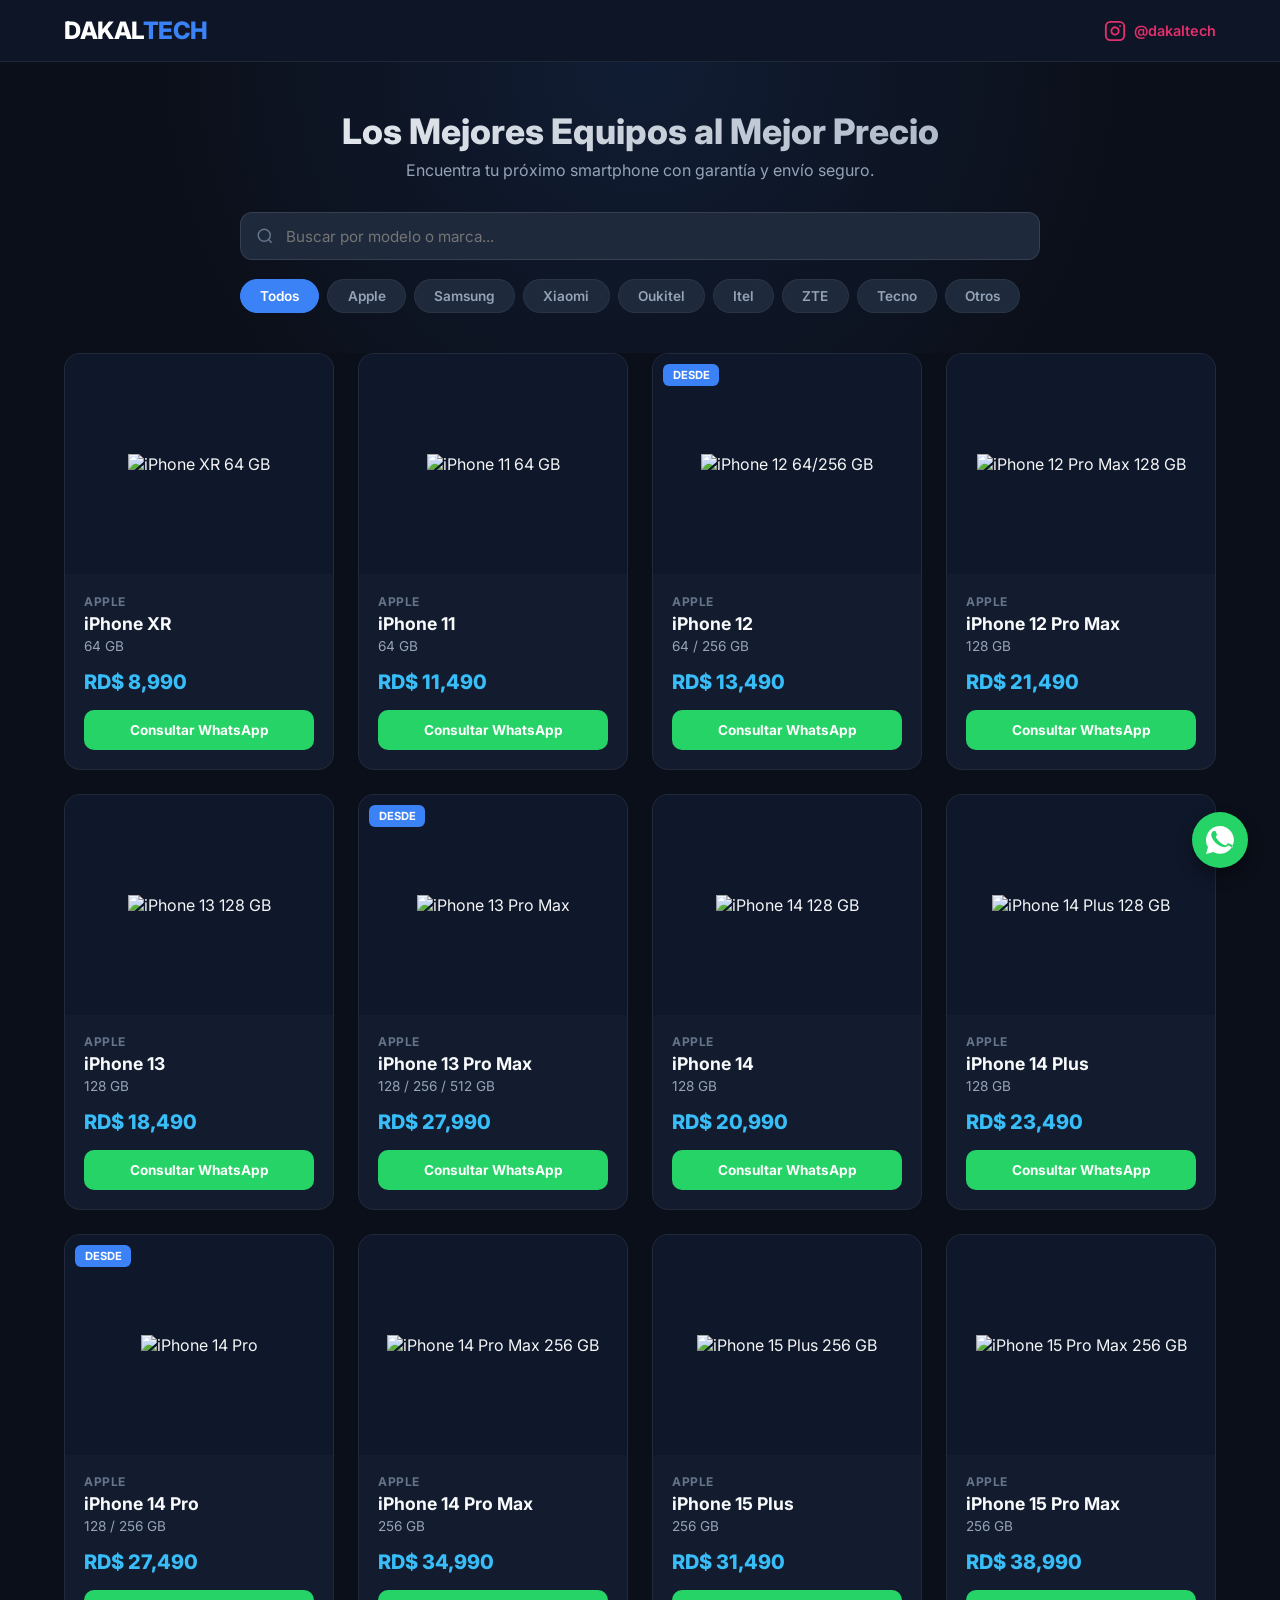
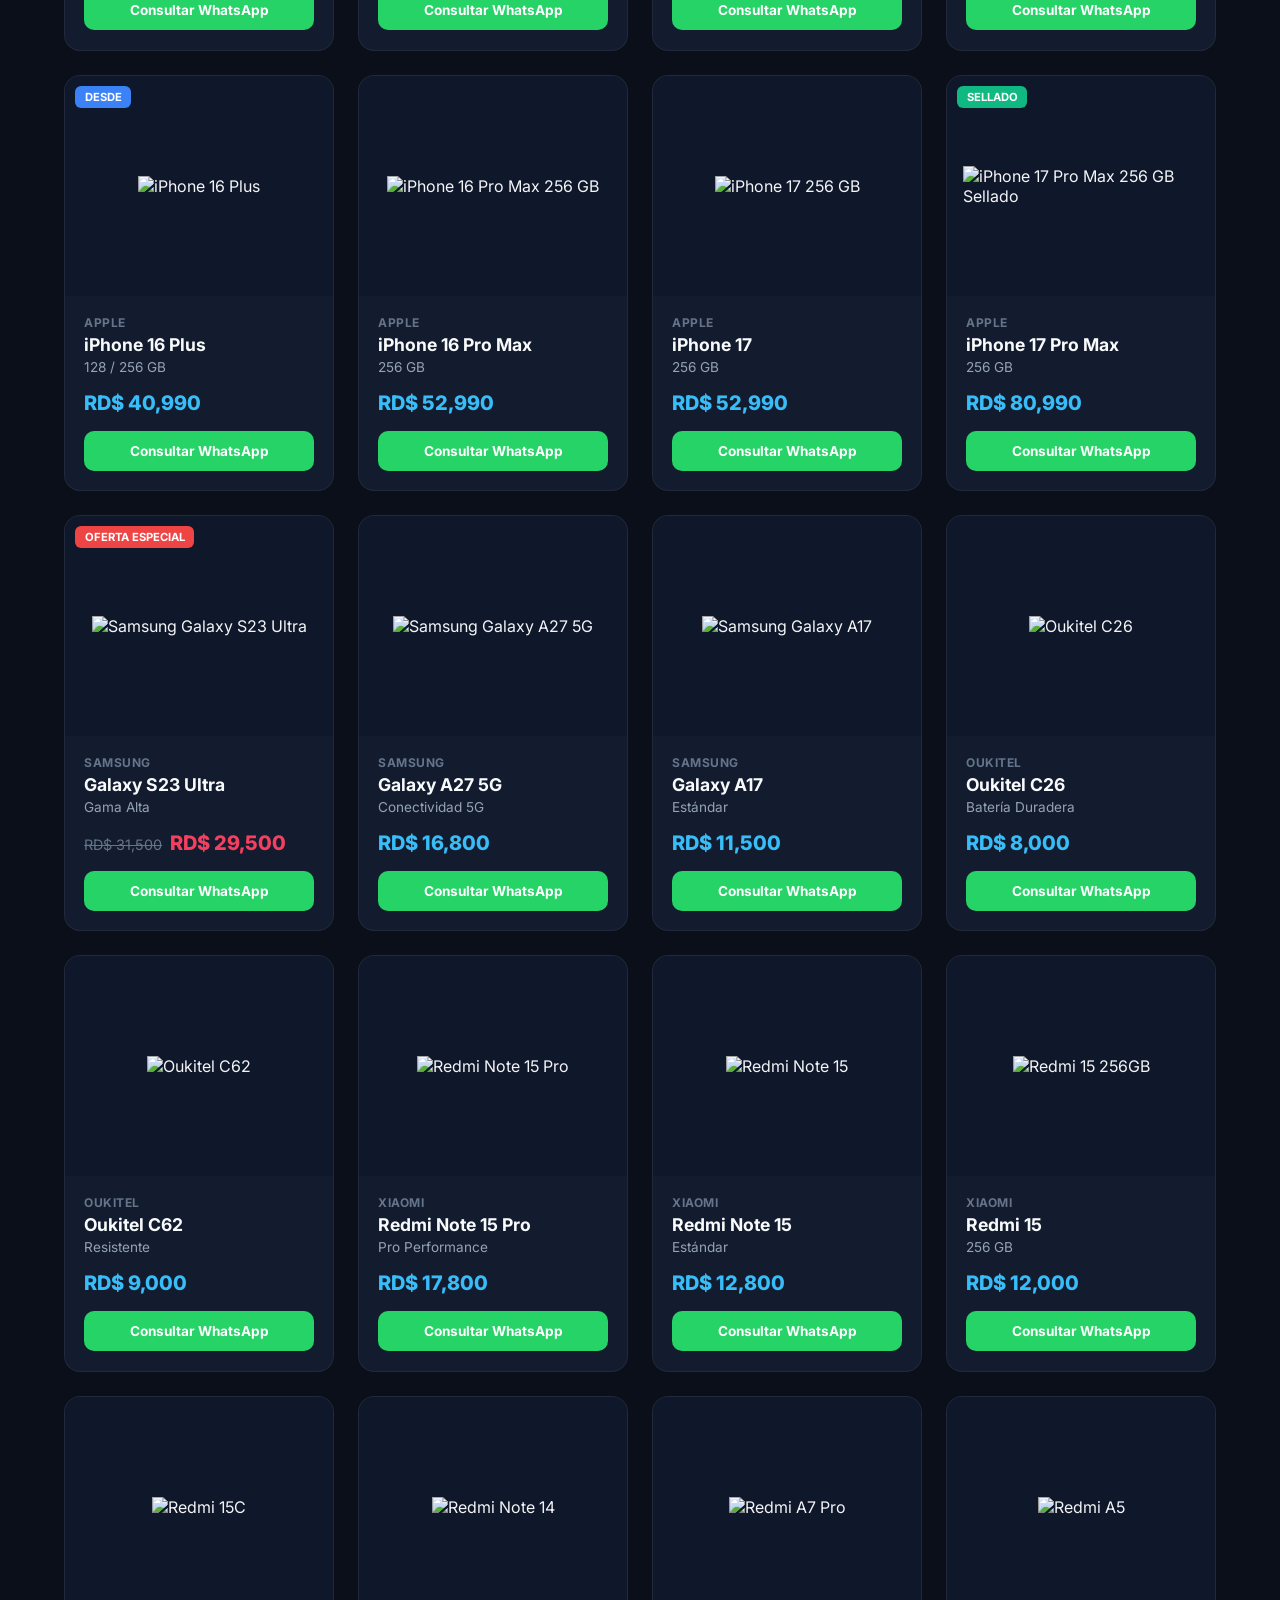
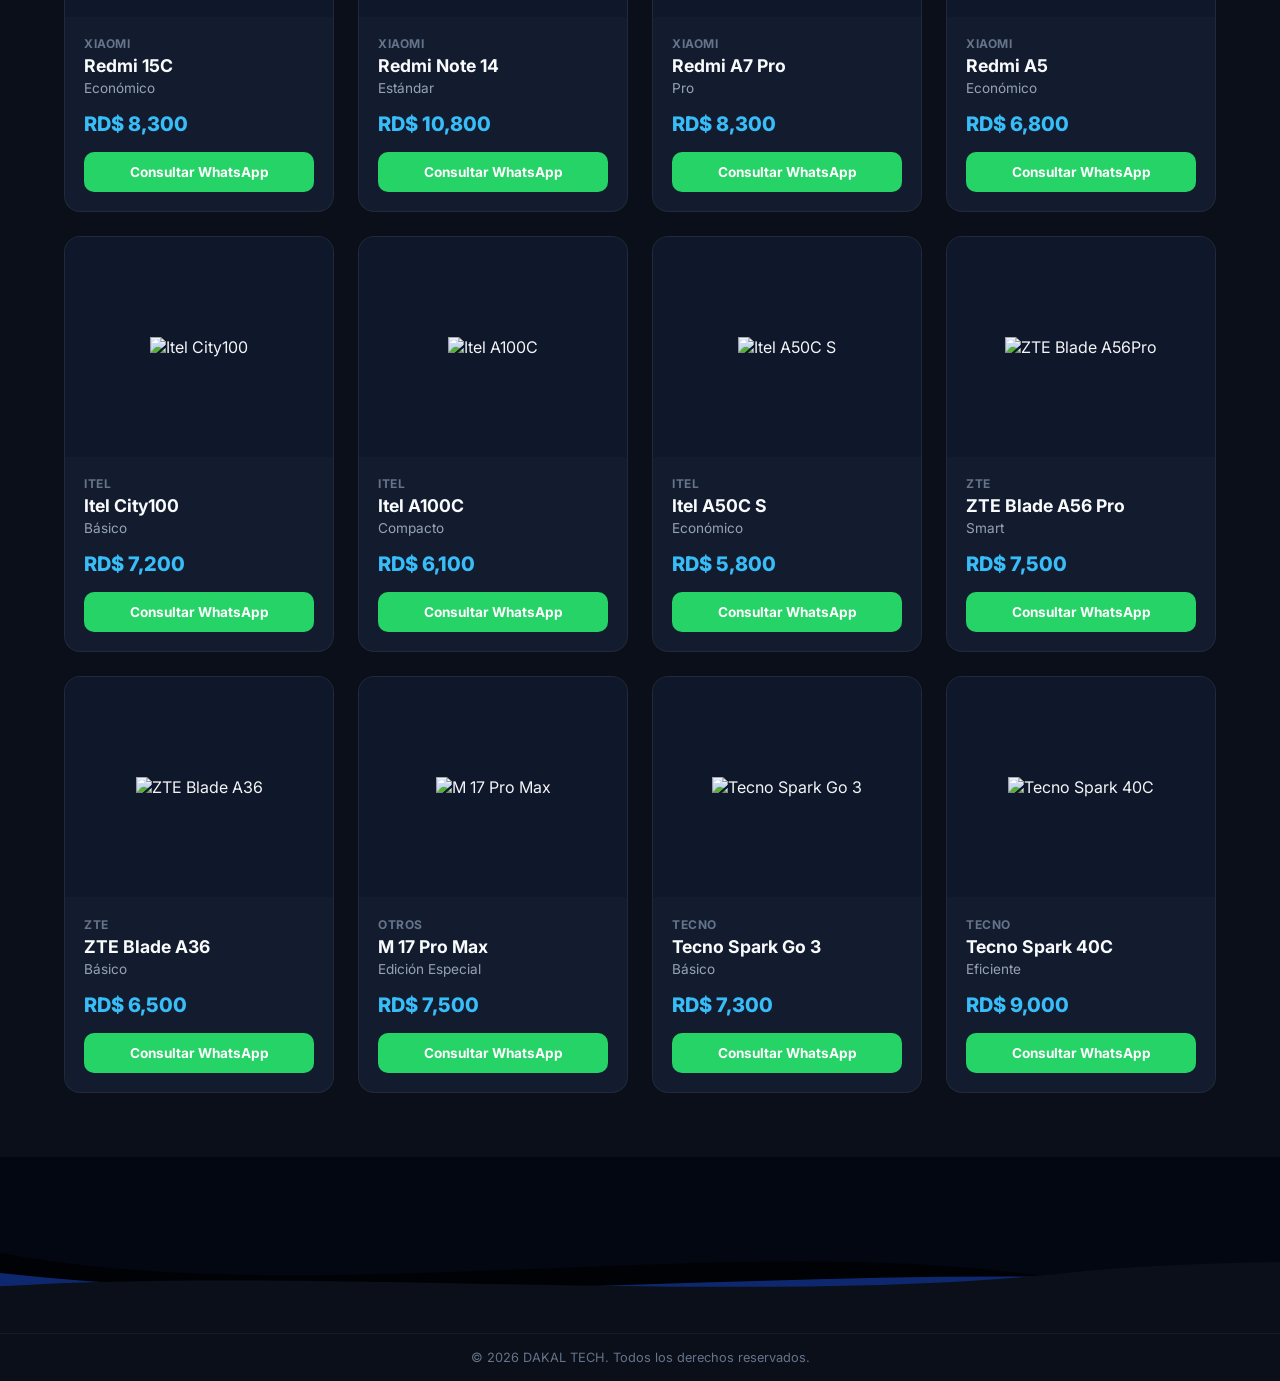
==== commit e5d5d778: "Add files via upload" ====
--- a/index.html
+++ b/index.html
@@ -1,589 +1,690 @@
-<!-- index.html -->
 <!DOCTYPE html>
 <html lang="es">
 <head>
-    <meta charset="UTF-8">
-    <meta name="viewport" content="width=device-width, initial-scale=1.0">
-    <title>DakalTech | Tienda de Celulares y Tecnología</title>
-    <link rel="stylesheet" href="style.css">
-    <link rel="stylesheet" href="https://cdnjs.cloudflare.com/ajax/libs/font-awesome/6.4.0/css/all.min.css">
-    <link href="https://fonts.googleapis.com/css2?family=Plus+Jakarta+Sans:wght@300;400;600;700;800&display=swap" rel="stylesheet">
-    <link href="https://unpkg.com/aos@2.3.1/dist/aos.css" rel="stylesheet">
+  <meta charset="UTF-8">
+  <meta name="viewport" content="width=device-width, initial-scale=1.0">
+  <title>DAKAL TECH — Tienda de Teléfonos</title>
+  <link rel="stylesheet" href="style.css">
+  <link rel="preconnect" href="https://fonts.googleapis.com">
+  <link rel="preconnect" href="https://fonts.gstatic.com" crossorigin>
+  <link href="https://fonts.googleapis.com/css2?family=Inter:wght@300;400;600;700;800&display=swap" rel="stylesheet">
 </head>
 <body>
 
-    <!-- Header Navigation -->
-    <header class="navbar">
-        <div class="logo">
-            <i class="fa-solid fa-mobile-screen-button logo-icon"></i>
-            <span>DAKAL<span class="highlight">TECH</span></span>
-        </div>
-        <nav class="nav-links">
-            <a href="#apple">Apple</a>
-            <a href="#samsung">Samsung</a>
-            <a href="#xiaomi">Xiaomi</a>
-            <a href="#otros">Otras Marcas</a>
-        </nav>
-        <div class="social-header">
-            <a href="https://www.instagram.com/dakaltech?igsi=NmQ3dnlrZnBhOHNp" target="_blank" aria-label="Instagram">
-                <i class="fa-brands fa-instagram"></i>
-            </a>
-        </div>
-    </header>
-
-    <!-- Hero Section -->
-    <section class="hero">
-        <div class="hero-content" data-aos="fade-up" data-aos-duration="1000">
-            <span class="badge">Tecnología de Vanguardia</span>
-            <h1>Los mejores smartphones al mejor precio en RD</h1>
-            <p>Garantía, calidad y envíos a todo el país. Encuentra tu próximo dispositivo aquí.</p>
-            <a href="https://wa.me/18298780151?text=Hola,%20me%20interesa%20consultar%20por%20un%20equipo" target="_blank" class="cta-btn">
-                <i class="fa-brands fa-whatsapp"></i> Ordenar por WhatsApp
-            </a>
-        </div>
-    </section>
-
-    <!-- Content Wrapper -->
-    <main class="container">
-
-        <!-- Categoria Apple -->
-        <section id="apple" class="catalog-section">
-            <h2 class="section-title" data-aos="fade-right"><i class="fa-brands fa-apple"></i> Serie Apple iPhone</h2>
-            <div class="grid-cards">
-
-                <div class="card" data-aos="fade-up" data-aos-delay="50">
-                    <div class="card-img-wrapper">
-                        <img src="https://images.unsplash.com/photo-1510557880182-3d4d3cba35a5?auto=format&fit=crop&w=600&q=80" alt="iPhone XR">
-                    </div>
-                    <div class="card-info">
-                        <h3>iPhone XR</h3>
-                        <p class="specs">64 GB</p>
-                        <div class="price">RD$8,990</div>
-                        <a href="https://wa.me/18298780151?text=Hola,%20quiero%20información%20del%20iPhone%20XR" target="_blank" class="buy-btn">Comprar</a>
-                    </div>
-                </div>
-
-                <div class="card" data-aos="fade-up" data-aos-delay="100">
-                    <div class="card-img-wrapper">
-                        <img src="C:\Users\olive\OneDrive\Desktop\Dakaltechpg\imagenes.html\ipone 11 .jpeg" alt="iPhone 11">
-                    </div>
-                    <div class="card-info">
-                        <h3>iPhone 11</h3>
-                        <p class="specs">64 GB</p>
-                        <div class="price">RD$11,490</div>
-                        <a href="https://wa.me/18298780151?text=Hola,%20quiero%20información%20del%20iPhone%2011" target="_blank" class="buy-btn">Comprar</a>
-                    </div>
-                </div>
-
-                <div class="card" data-aos="fade-up" data-aos-delay="150">
-                    <div class="card-img-wrapper">
-                        <img src="C:\Users\olive\OneDrive\Desktop\Dakaltechpg\imagenes.html\ipone 12.jpeg" alt="iPhone 12">
-                    </div>
-                    <div class="card-info">
-                        <h3>iPhone 12</h3>
-                        <p class="specs">64 GB / 256 GB</p>
-                        <div class="price"><span class="from">Desde</span> RD$13,490</div>
-                        <a href="https://wa.me/18298780151?text=Hola,%20quiero%20información%20del%20iPhone%2012" target="_blank" class="buy-btn">Comprar</a>
-                    </div>
-                </div>
-
-                <div class="card" data-aos="fade-up" data-aos-delay="200">
-                    <div class="card-img-wrapper">
-                        <img src="C:\Users\olive\OneDrive\Desktop\Dakaltechpg\imagenes.html\iphone 12 pro max.jpeg" alt="iPhone 12 Pro Max">
-                    </div>
-                    <div class="card-info">
-                        <h3>iPhone 12 Pro Max</h3>
-                        <p class="specs">128 GB</p>
-                        <div class="price">RD$21,490</div>
-                        <a href="https://wa.me/18298780151?text=Hola,%20quiero%20información%20del%20iPhone%2012%20Pro%20Max" target="_blank" class="buy-btn">Comprar</a>
-                    </div>
-                </div>
-
-                <div class="card" data-aos="fade-up" data-aos-delay="250">
-                    <div class="card-img-wrapper">
-                        <img src="https://images.unsplash.com/photo-1632661674596-df8be070a5c5?auto=format&fit=crop&w=600&q=80" alt="iPhone 13">
-                    </div>
-                    <div class="card-info">
-                        <h3>iPhone 13</h3>
-                        <p class="specs">128 GB</p>
-                        <div class="price">RD$18,490</div>
-                        <a href="https://wa.me/18298780151?text=Hola,%20quiero%20información%20del%20iPhone%2013" target="_blank" class="buy-btn">Comprar</a>
-                    </div>
-                </div>
-
-                <div class="card" data-aos="fade-up" data-aos-delay="300">
-                    <div class="card-img-wrapper">
-                        <img src="C:\Users\olive\OneDrive\Desktop\Dakaltechpg\imagenes.html\Iphone 13 pro max.jpeg" alt="iPhone 13 Pro Max">
-                    </div>
-                    <div class="card-info">
-                        <h3>iPhone 13 Pro Max</h3>
-                        <p class="specs">128 / 256 / 512 GB</p>
-                        <div class="price"><span class="from">Desde</span> RD$27,990</div>
-                        <a href="https://wa.me/18298780151?text=Hola,%20quiero%20información%20del%20iPhone%2013%20Pro%20Max" target="_blank" class="buy-btn">Comprar</a>
-                    </div>
-                </div>
-
-                <div class="card" data-aos="fade-up" data-aos-delay="350">
-                    <div class="card-img-wrapper">
-                        <img src="C:\Users\olive\OneDrive\Desktop\Dakaltechpg\imagenes.html\iphone 14 .jpeg" alt="iPhone 14">
-                    </div>
-                    <div class="card-info">
-                        <h3>iPhone 14</h3>
-                        <p class="specs">128 GB</p>
-                        <div class="price">RD$20,990</div>
-                        <a href="https://wa.me/18298780151?text=Hola,%20quiero%20información%20del%20iPhone%2014" target="_blank" class="buy-btn">Comprar</a>
-                    </div>
-                </div>
-
-                <div class="card" data-aos="fade-up" data-aos-delay="400">
-                    <div class="card-img-wrapper">
-                        <img src="https://images.unsplash.com/photo-1663499482523-1c0c1bae4ce1?auto=format&fit=crop&w=600&q=80" alt="iPhone 14 Plus">
-                    </div>
-                    <div class="card-info">
-                        <h3>iPhone 14 Plus</h3>
-                        <p class="specs">128 GB</p>
-                        <div class="price">RD$23,490</div>
-                        <a href="https://wa.me/18298780151?text=Hola,%20quiero%20información%20del%20iPhone%2014%20Plus" target="_blank" class="buy-btn">Comprar</a>
-                    </div>
-                </div>
-
-                <div class="card" data-aos="fade-up" data-aos-delay="450">
-                    <div class="card-img-wrapper">
-                        <img src="C:\Users\olive\OneDrive\Desktop\Dakaltechpg\imagenes.html\ipone 14 pro .jpeg" alt="iPhone 14 Pro">
-                    </div>
-                    <div class="card-info">
-                        <h3>iPhone 14 Pro</h3>
-                        <p class="specs">128 GB / 256 GB</p>
-                        <div class="price"><span class="from">Desde</span> RD$27,490</div>
-                        <a href="https://wa.me/18298780151?text=Hola,%20quiero%20información%20del%20iPhone%2014%20Pro" target="_blank" class="buy-btn">Comprar</a>
-                    </div>
-                </div>
-
-                <div class="card" data-aos="fade-up" data-aos-delay="500">
-                    <div class="card-img-wrapper">
-                        <img src="C:\Users\olive\OneDrive\Desktop\Dakaltechpg\imagenes.html\iphone 14 pro max.jpeg" alt="iPhone 14 Pro Max">
-                    </div>
-                    <div class="card-info">
-                        <h3>iPhone 14 Pro Max</h3>
-                        <p class="specs">256 GB</p>
-                        <div class="price">RD$34,990</div>
-                        <a href="https://wa.me/18298780151?text=Hola,%20quiero%20información%20del%20iPhone%2014%20Pro%20Max" target="_blank" class="buy-btn">Comprar</a>
-                    </div>
-                </div>
-
-                <div class="card" data-aos="fade-up" data-aos-delay="550">
-                    <div class="card-img-wrapper">
-                        <img src="C:\Users\olive\OneDrive\Desktop\Dakaltechpg\imagenes.html\iphone 15 plus.jpeg" alt="iPhone 15 Plus">
-                    </div>
-                    <div class="card-info">
-                        <h3>iPhone 15 Plus</h3>
-                        <p class="specs">256 GB</p>
-                        <div class="price">RD$31,490</div>
-                        <a href="https://wa.me/18298780151?text=Hola,%20quiero%20información%20del%20iPhone%2015%20Plus" target="_blank" class="buy-btn">Comprar</a>
-                    </div>
-                </div>
-
-                <div class="card" data-aos="fade-up" data-aos-delay="600">
-                    <div class="card-img-wrapper">
-                        <img src="C:\Users\olive\OneDrive\Desktop\Dakaltechpg\imagenes.html\ipone 15 pro max.jpeg" alt="iPhone 15 Pro Max">
-                    </div>
-                    <div class="card-info">
-                        <h3>iPhone 15 Pro Max</h3>
-                        <p class="specs">256 GB</p>
-                        <div class="price">RD$38,990</div>
-                        <a href="https://wa.me/18298780151?text=Hola,%20quiero%20información%20del%20iPhone%2015%20Pro%20Max" target="_blank" class="buy-btn">Comprar</a>
-                    </div>
-                </div>
-
-                <div class="card" data-aos="fade-up" data-aos-delay="650">
-                    <div class="card-img-wrapper">
-                        <img src="https://images.unsplash.com/photo-1695048133142-1a20484d2569?auto=format&fit=crop&w=600&q=80" alt="iPhone 16 Plus">
-                    </div>
-                    <div class="card-info">
-                        <h3>iPhone 16 Plus</h3>
-                        <p class="specs">128 GB / 256 GB</p>
-                        <div class="price"><span class="from">Desde</span> RD$40,990</div>
-                        <a href="https://wa.me/18298780151?text=Hola,%20quiero%20información%20del%20iPhone%2016%20Plus" target="_blank" class="buy-btn">Comprar</a>
-                    </div>
-                </div>
-
-                <div class="card" data-aos="fade-up" data-aos-delay="700">
-                    <div class="card-img-wrapper">
-                        <img src="https://images.unsplash.com/photo-1695048065440-23a709d6e4d2?auto=format&fit=crop&w=600&q=80" alt="iPhone 16 Pro Max">
-                    </div>
-                    <div class="card-info">
-                        <h3>iPhone 16 Pro Max</h3>
-                        <p class="specs">256 GB</p>
-                        <div class="price">RD$52,990</div>
-                        <a href="https://wa.me/18298780151?text=Hola,%20quiero%20información%20del%20iPhone%2016%20Pro%20Max" target="_blank" class="buy-btn">Comprar</a>
-                    </div>
-                </div>
-
-                <div class="card" data-aos="fade-up" data-aos-delay="750">
-                    <div class="card-img-wrapper">
-                        <img src="C:\Users\olive\OneDrive\Desktop\Dakaltechpg\imagenes.html\ipone 17 .jpeg" alt="iPhone 17">
-                    </div>
-                    <div class="card-info">
-                        <h3>iPhone 17</h3>
-                        <p class="specs">256 GB</p>
-                        <div class="price">RD$52,990</div>
-                        <a href="https://wa.me/18298780151?text=Hola,%20quiero%20información%20del%20iPhone%2017" target="_blank" class="buy-btn">Comprar</a>
-                    </div>
-                </div>
-
-                <div class="card" data-aos="fade-up" data-aos-delay="800">
-                    <div class="card-img-wrapper">
-                        <img src="C:\Users\olive\OneDrive\Desktop\Dakaltechpg\imagenes.html\iphone 17 pro max.jpeg" alt="iPhone 17 Pro Max">
-                    </div>
-                    <div class="card-info">
-                        <span class="tag-sealed">Sellado</span>
-                        <h3>iPhone 17 Pro Max</h3>
-                        <p class="specs">256 GB</p>
-                        <div class="price">RD$80,990</div>
-                        <a href="https://wa.me/18298780151?text=Hola,%20quiero%20información%20del%20iPhone%2017%20Pro%20Max" target="_blank" class="buy-btn">Comprar</a>
-                    </div>
-                </div>
-
-                <div class="card" data-aos="fade-up" data-aos-delay="850">
-                    <div class="card-img-wrapper">
-                        <img src="C:\Users\olive\OneDrive\Desktop\Dakaltechpg\imagenes.html\ipad a16.jpeg" alt="iPad A16">
-                    </div>
-                    <div class="card-info">
-                        <h3>iPad A16</h3>
-                        <p class="specs">High Performance Tablet</p>
-                        <div class="price">Consultar</div>
-                        <a href="https://wa.me/18298780151?text=Hola,%20quiero%20información%20del%20iPad%20A16" target="_blank" class="buy-btn">Comprar</a>
-                    </div>
-                </div>
-
-            </div>
-        </section>
-
-        <!-- Categoria Samsung -->
-        <section id="samsung" class="catalog-section">
-            <h2 class="section-title" data-aos="fade-right"><i class="fa-brands fa-android"></i> Serie Samsung Galaxy</h2>
-            <div class="grid-cards">
-
-                <div class="card" data-aos="fade-up" data-aos-delay="50">
-                    <div class="card-img-wrapper">
-                        <img src="https://images.unsplash.com/photo-1678911820864-e2c567c655d7?auto=format&fit=crop&w=600&q=80" alt="Samsung S23 Ultra">
-                    </div>
-                    <div class="card-info">
-                        <h3>Galaxy S23 Ultra</h3>
-                        <p class="specs">Detalle en pin de carga / Funcional</p>
-                        <div class="price">RD$29,500 <span class="old-price">RD$31,500</span></div>
-                        <a href="https://wa.me/18298780151?text=Hola,%20me%20interesa%20el%20S23%20Ultra" target="_blank" class="buy-btn">Comprar</a>
-                    </div>
-                </div>
-
-                <div class="card" data-aos="fade-up" data-aos-delay="100">
-                    <div class="card-img-wrapper">
-                        <img src="https://images.unsplash.com/photo-1610945265064-0e34e5519bbf?auto=format&fit=crop&w=600&q=80" alt="Galaxy A27 5G">
-                    </div>
-                    <div class="card-info">
-                        <h3>Galaxy A27 5G</h3>
-                        <p class="specs">Excelente Rendimiento 5G</p>
-                        <div class="price">RD$16,800</div>
-                        <a href="https://wa.me/18298780151?text=Hola,%20quiero%20el%20Galaxy%20A27%205G" target="_blank" class="buy-btn">Comprar</a>
-                    </div>
-                </div>
-
-                <div class="card" data-aos="fade-up" data-aos-delay="150">
-                    <div class="card-img-wrapper">
-                        <img src="https://images.unsplash.com/photo-1580910051074-3eb694886505?auto=format&fit=crop&w=600&q=80" alt="Galaxy A17">
-                    </div>
-                    <div class="card-info">
-                        <h3>Galaxy A17</h3>
-                        <p class="specs">Batería Duradera</p>
-                        <div class="price">RD$11,500</div>
-                        <a href="https://wa.me/18298780151?text=Hola,%20quiero%20el%20Galaxy%20A17" target="_blank" class="buy-btn">Comprar</a>
-                    </div>
-                </div>
-
-            </div>
-        </section>
-
-        <!-- Categoria Xiaomi / Redmi -->
-        <section id="xiaomi" class="catalog-section">
-            <h2 class="section-title" data-aos="fade-right"><i class="fa-solid fa-mobile"></i> Serie Xiaomi Redmi</h2>
-            <div class="grid-cards">
-
-                <div class="card" data-aos="fade-up" data-aos-delay="50">
-                    <div class="card-img-wrapper">
-                        <img src="https://images.unsplash.com/photo-1598327105666-5b89351aff97?auto=format&fit=crop&w=600&q=80" alt="Redmi Note 15 Pro">
-                    </div>
-                    <div class="card-info">
-                        <h3>Redmi Note 15 Pro</h3>
-                        <p class="specs">Camara Avanzada</p>
-                        <div class="price">RD$17,800</div>
-                        <a href="https://wa.me/18298780151?text=Hola,%20quiero%20el%20Redmi%20Note%2015%20Pro" target="_blank" class="buy-btn">Comprar</a>
-                    </div>
-                </div>
-
-                <div class="card" data-aos="fade-up" data-aos-delay="100">
-                    <div class="card-img-wrapper">
-                        <img src="https://images.unsplash.com/photo-1546054454-aa26e2b734c7?auto=format&fit=crop&w=600&q=80" alt="Redmi Note 15">
-                    </div>
-                    <div class="card-info">
-                        <h3>Redmi Note 15</h3>
-                        <p class="specs">Pantalla FHD+</p>
-                        <div class="price">RD$12,800</div>
-                        <a href="https://wa.me/18298780151?text=Hola,%20quiero%20el%20Redmi%20Note%2015" target="_blank" class="buy-btn">Comprar</a>
-                    </div>
-                </div>
-
-                <div class="card" data-aos="fade-up" data-aos-delay="150">
-                    <div class="card-img-wrapper">
-                        <img src="https://images.unsplash.com/photo-1565849904461-04a58ad377e0?auto=format&fit=crop&w=600&q=80" alt="Redmi 15 256GB">
-                    </div>
-                    <div class="card-info">
-                        <h3>Redmi 15</h3>
-                        <p class="specs">256 GB / 12 RAM</p>
-                        <div class="price">RD$12,000</div>
-                        <a href="https://wa.me/18298780151?text=Hola,%20quiero%20el%20Redmi%2015%20256GB" target="_blank" class="buy-btn">Comprar</a>
-                    </div>
-                </div>
-
-                <div class="card" data-aos="fade-up" data-aos-delay="200">
-                    <div class="card-img-wrapper">
-                        <img src="https://images.unsplash.com/photo-1574944985070-8f3ebc6b79d2?auto=format&fit=crop&w=600&q=80" alt="Redmi 15C">
-                    </div>
-                    <div class="card-info">
-                        <h3>Redmi 15C</h3>
-                        <p class="specs">Económico y Eficiente</p>
-                        <div class="price">RD$8,300</div>
-                        <a href="https://wa.me/18298780151?text=Hola,%20quiero%20el%20Redmi%2015C" target="_blank" class="buy-btn">Comprar</a>
-                    </div>
-                </div>
-
-                <div class="card" data-aos="fade-up" data-aos-delay="250">
-                    <div class="card-img-wrapper">
-                        <img src="https://images.unsplash.com/photo-1511707171634-5f897ff02aa9?auto=format&fit=crop&w=600&q=80" alt="Redmi Note 14">
-                    </div>
-                    <div class="card-info">
-                        <h3>Redmi Note 14</h3>
-                        <p class="specs">Gran Rendimiento</p>
-                        <div class="price">RD$10,800</div>
-                        <a href="https://wa.me/18298780151?text=Hola,%20quiero%20el%20Redmi%20Note%2014" target="_blank" class="buy-btn">Comprar</a>
-                    </div>
-                </div>
-
-                <div class="card" data-aos="fade-up" data-aos-delay="300">
-                    <div class="card-img-wrapper">
-                        <img src="https://images.unsplash.com/photo-1567581935884-3349723552ca?auto=format&fit=crop&w=600&q=80" alt="Redmi A7 Pro">
-                    </div>
-                    <div class="card-info">
-                        <h3>Redmi A7 Pro</h3>
-                        <p class="specs">Diseño Moderno</p>
-                        <div class="price">RD$8,300</div>
-                        <a href="https://wa.me/18298780151?text=Hola,%20quiero%20el%20Redmi%20A7%20Pro" target="_blank" class="buy-btn">Comprar</a>
-                    </div>
-                </div>
-
-                <div class="card" data-aos="fade-up" data-aos-delay="350">
-                    <div class="card-img-wrapper">
-                        <img src="https://images.unsplash.com/photo-1533228876829-65c94e7b5025?auto=format&fit=crop&w=600&q=80" alt="Redmi A5">
-                    </div>
-                    <div class="card-info">
-                        <h3>Redmi A5</h3>
-                        <p class="specs">Gama de Entrada</p>
-                        <div class="price">RD$6,800</div>
-                        <a href="https://wa.me/18298780151?text=Hola,%20quiero%20el%20Redmi%20A5" target="_blank" class="buy-btn">Comprar</a>
-                    </div>
-                </div>
-
-            </div>
-        </section>
-
-        <!-- Otras Marcas -->
-        <section id="otros" class="catalog-section">
-            <h2 class="section-title" data-aos="fade-right"><i class="fa-solid fa-microchip"></i> Oukitel, Itel, ZTE, Tecno</h2>
-            <div class="grid-cards">
-
-                <div class="card" data-aos="fade-up" data-aos-delay="50">
-                    <div class="card-img-wrapper">
-                        <img src="https://images.unsplash.com/photo-1541807084-5c52b6b3adef?auto=format&fit=crop&w=600&q=80" alt="Oukitel C26">
-                    </div>
-                    <div class="card-info">
-                        <h3>Oukitel C26</h3>
-                        <p class="specs">Ultra Resistente</p>
-                        <div class="price">RD$8,000</div>
-                        <a href="https://wa.me/18298780151?text=Hola,%20quiero%20el%20Oukitel%20C26" target="_blank" class="buy-btn">Comprar</a>
-                    </div>
-                </div>
-
-                <div class="card" data-aos="fade-up" data-aos-delay="100">
-                    <div class="card-img-wrapper">
-                        <img src="https://images.unsplash.com/photo-1575695342320-d2d2d2f9b73f?auto=format&fit=crop&w=600&q=80" alt="Oukitel C62">
-                    </div>
-                    <div class="card-info">
-                        <h3>Oukitel C62</h3>
-                        <p class="specs">Gran Batería</p>
-                        <div class="price">RD$9,000</div>
-                        <a href="https://wa.me/18298780151?text=Hola,%20quiero%20el%20Oukitel%20C62" target="_blank" class="buy-btn">Comprar</a>
-                    </div>
-                </div>
-
-                <div class="card" data-aos="fade-up" data-aos-delay="150">
-                    <div class="card-img-wrapper">
-                        <img src="https://images.unsplash.com/photo-1523206489230-c012c64b2b48?auto=format&fit=crop&w=600&q=80" alt="Itel City100">
-                    </div>
-                    <div class="card-info">
-                        <h3>Itel City100</h3>
-                        <p class="specs">Compacto y Funcional</p>
-                        <div class="price">RD$7,200</div>
-                        <a href="https://wa.me/18298780151?text=Hola,%20quiero%20el%20Itel%20City100" target="_blank" class="buy-btn">Comprar</a>
-                    </div>
-                </div>
-
-                <div class="card" data-aos="fade-up" data-aos-delay="200">
-                    <div class="card-img-wrapper">
-                        <img src="https://images.unsplash.com/photo-1585060544812-6b45742d762f?auto=format&fit=crop&w=600&q=80" alt="Itel A100C">
-                    </div>
-                    <div class="card-info">
-                        <h3>Itel A100C</h3>
-                        <p class="specs">Uso Diario</p>
-                        <div class="price">RD$6,100</div>
-                        <a href="https://wa.me/18298780151?text=Hola,%20quiero%20el%20Itel%20A100C" target="_blank" class="buy-btn">Comprar</a>
-                    </div>
-                </div>
-
-                <div class="card" data-aos="fade-up" data-aos-delay="250">
-                    <div class="card-img-wrapper">
-                        <img src="https://images.unsplash.com/photo-1567581935884-3349723552ca?auto=format&fit=crop&w=600&q=80" alt="Itel A50C S">
-                    </div>
-                    <div class="card-info">
-                        <h3>Itel A50C S</h3>
-                        <p class="specs">Práctico y Accesible</p>
-                        <div class="price">RD$5,800</div>
-                        <a href="https://wa.me/18298780151?text=Hola,%20quiero%20el%20Itel%20A50C%20S" target="_blank" class="buy-btn">Comprar</a>
-                    </div>
-                </div>
-
-                <div class="card" data-aos="fade-up" data-aos-delay="300">
-                    <div class="card-img-wrapper">
-                        <img src="https://images.unsplash.com/photo-1592899677977-9c10ca588bbd?auto=format&fit=crop&w=600&q=80" alt="ZTE Blade A56Pro">
-                    </div>
-                    <div class="card-info">
-                        <h3>ZTE Blade A56Pro</h3>
-                        <p class="specs">Pantalla Amplia</p>
-                        <div class="price">RD$7,500</div>
-                        <a href="https://wa.me/18298780151?text=Hola,%20quiero%20el%20ZTE%20Blade%20A56Pro" target="_blank" class="buy-btn">Comprar</a>
-                    </div>
-                </div>
-
-                <div class="card" data-aos="fade-up" data-aos-delay="350">
-                    <div class="card-img-wrapper">
-                        <img src="https://images.unsplash.com/photo-1546054454-aa26e2b734c7?auto=format&fit=crop&w=600&q=80" alt="ZTE Blade A36">
-                    </div>
-                    <div class="card-info">
-                        <h3>ZTE Blade A36</h3>
-                        <p class="specs">Económico</p>
-                        <div class="price">RD$6,500</div>
-                        <a href="https://wa.me/18298780151?text=Hola,%20quiero%20el%20ZTE%20Blade%20A36" target="_blank" class="buy-btn">Comprar</a>
-                    </div>
-                </div>
-
-                <div class="card" data-aos="fade-up" data-aos-delay="400">
-                    <div class="card-img-wrapper">
-                        <img src="https://images.unsplash.com/photo-1509741102003-ca64bfe5f069?auto=format&fit=crop&w=600&q=80" alt="M 17 Pro Max">
-                    </div>
-                    <div class="card-info">
-                        <h3>M 17 Pro Max</h3>
-                        <p class="specs">Pantalla Grande</p>
-                        <div class="price">RD$7,500</div>
-                        <a href="https://wa.me/18298780151?text=Hola,%20quiero%20el%20M%2017%20Pro%20Max" target="_blank" class="buy-btn">Comprar</a>
-                    </div>
-                </div>
-
-                <div class="card" data-aos="fade-up" data-aos-delay="450">
-                    <div class="card-img-wrapper">
-                        <img src="https://images.unsplash.com/photo-1512499617640-c74ae3a79d37?auto=format&fit=crop&w=600&q=80" alt="Tecno Spark Go3">
-                    </div>
-                    <div class="card-info">
-                        <h3>Tecno Spark Go3</h3>
-                        <p class="specs">Batería de Larga Duración</p>
-                        <div class="price">RD$7,300</div>
-                        <a href="https://wa.me/18298780151?text=Hola,%20quiero%20el%20Tecno%20Spark%20Go3" target="_blank" class="buy-btn">Comprar</a>
-                    </div>
-                </div>
-
-                <div class="card" data-aos="fade-up" data-aos-delay="500">
-                    <div class="card-img-wrapper">
-                        <img src="https://images.unsplash.com/photo-1580910051074-3eb694886505?auto=format&fit=crop&w=600&q=80" alt="Tecno Spark 40C">
-                    </div>
-                    <div class="card-info">
-                        <h3>Tecno Spark 40C</h3>
-                        <p class="specs">Ideal para Fotos</p>
-                        <div class="price">RD$9,000</div>
-                        <a href="https://wa.me/18298780151?text=Hola,%20quiero%20el%20Tecno%20Spark%2040C" target="_blank" class="buy-btn">Comprar</a>
-                    </div>
-                </div>
-
-            </div>
-        </section>
-
-    </main>
-
-    <!-- Botón Flotante de WhatsApp -->
-    <a href="https://wa.me/18298780151" class="whatsapp-float" target="_blank" aria-label="Contacto WhatsApp">
-        <i class="fa-brands fa-whatsapp"></i>
-    </a>
-
-    <!-- Footer Animado con Olas, Nubes y Personaje Teléfono -->
-    <footer class="ocean-footer">
-        
-        <!-- Nubes flotantes -->
-        <div class="cloud cloud1"></div>
-        <div class="cloud cloud2"></div>
-        <div class="cloud cloud3"></div>
-
-        <!-- Personaje iPhone Animado Caminando -->
-        <div class="walking-phone-container">
-            <div class="walking-phone">
-                <div class="phone-body">
-                    <div class="notch"></div>
-                    <div class="eye left"></div>
-                    <div class="eye right"></div>
-                    <div class="smile"></div>
-                </div>
-                <div class="leg left-leg"></div>
-                <div class="leg right-leg"></div>
-            </div>
-        </div>
-
-        <!-- SVG Waves Capas Multitonos -->
-        <div class="waves-wrapper">
-            <svg class="waves" xmlns="http://www.w3.org/2000/svg" xmlns:xlink="http://www.w3.org/1999/xlink"
-            viewBox="0 24 150 28" preserveAspectRatio="none" shape-rendering="auto">
-                <defs>
-                    <path id="gentle-wave" d="M-160 44c30 0 58-18 88-18s 58 18 88 18 58-18 88-18 58 18 88 18 v44h-352z" />
-                </defs>
-                <g class="parallax">
-                    <use xlink:href="#gentle-wave" x="48" y="0" fill="rgba(15, 23, 42, 0.7)" />
-                    <use xlink:href="#gentle-wave" x="48" y="3" fill="rgba(30, 41, 59, 0.5)" />
-                    <use xlink:href="#gentle-wave" x="48" y="5" fill="rgba(37, 99, 235, 0.3)" />
-                    <use xlink:href="#gentle-wave" x="48" y="7" fill="#0b0f19" />
-                </g>
-            </svg>
-        </div>
-
-        <div class="footer-content">
-            <p>&copy; 2026 DakalTech. Todos los derechos reservados.</p>
-            <div class="social-footer">
-                <a href="https://www.instagram.com/dakaltech?igsi=NmQ3dnlrZnBhOHNp" target="_blank">
-                    <i class="fa-brands fa-instagram"></i> @dakaltech
-                </a>
-            </div>
-        </div>
-    </footer>
-
-    <script src="https://unpkg.com/aos@2.3.1/dist/aos.js"></script>
-    <script>
-        AOS.init({
-            duration: 800,
-            once: true
-        });
-    </script>
+  <!-- HEADER -->
+  <header class="navbar">
+    <div class="nav-container">
+      <div class="brand">
+        <a href="#" class="logo">DAKAL<span>TECH</span></a>
+      </div>
+      <div class="nav-actions">
+        <a href="https://www.instagram.com/dakaltech?igsi=NmQ3dnlrZnBhOHNp" target="_blank" rel="noopener noreferrer" class="instagram-link">
+          <svg viewBox="0 0 24 24" width="22" height="22" stroke="currentColor" stroke-width="2" fill="none" stroke-linecap="round" stroke-linejoin="round"><rect x="2" y="2" width="20" height="20" rx="5" ry="5"></rect><path d="M16 11.37A4 4 0 1 1 12.63 8 4 4 0 0 1 16 11.37z"></path><line x1="17.5" y1="6.5" x2="17.51" y2="6.5"></line></svg>
+          <span>@dakaltech</span>
+        </a>
+      </div>
+    </div>
+  </header>
+
+  <!-- HERO SECTION -->
+  <section class="hero">
+    <div class="hero-content">
+      <h1>Los Mejores Equipos al Mejor Precio</h1>
+      <p>Encuentra tu próximo smartphone con garantía y envío seguro.</p>
+      
+      <!-- CONTROLES DE BÚSQUEDA Y FILTRADO -->
+      <div class="search-filter-container">
+        <div class="search-box">
+          <svg class="search-icon" viewBox="0 0 24 24" width="18" height="18" stroke="currentColor" stroke-width="2" fill="none"><circle cx="11" cy="11" r="8"></circle><line x1="21" y1="21" x2="16.65" y2="16.65"></line></svg>
+          <input type="text" id="searchInput" placeholder="Buscar por modelo o marca..." onkeyup="filterProducts()">
+        </div>
+        <div class="filter-categories">
+          <button class="filter-btn active" onclick="filterCategory('all', this)">Todos</button>
+          <button class="filter-btn" onclick="filterCategory('apple', this)">Apple</button>
+          <button class="filter-btn" onclick="filterCategory('samsung', this)">Samsung</button>
+          <button class="filter-btn" onclick="filterCategory('xiaomi', this)">Xiaomi</button>
+          <button class="filter-btn" onclick="filterCategory('oukitel', this)">Oukitel</button>
+          <button class="filter-btn" onclick="filterCategory('itel', this)">Itel</button>
+          <button class="filter-btn" onclick="filterCategory('zte', this)">ZTE</button>
+          <button class="filter-btn" onclick="filterCategory('tecno', this)">Tecno</button>
+          <button class="filter-btn" onclick="filterCategory('otros', this)">Otros</button>
+        </div>
+      </div>
+    </div>
+  </section>
+
+  <!-- CATÁLOGO DE PRODUCTOS -->
+  <main class="catalog-container">
+    <div class="product-grid" id="productGrid">
+
+      <!-- APPLE -->
+      <article class="card" data-category="apple" data-name="iphone xr 64gb">
+        <div class="card-image">
+          <img src="https://images.unsplash.com/photo-1574944985070-8f3ebc6b79d2?w=500&auto=format&fit=crop" alt="iPhone XR 64 GB" loading="lazy">
+        </div>
+        <div class="card-content">
+          <span class="brand-tag">Apple</span>
+          <h3 class="product-title">iPhone XR</h3>
+          <p class="product-spec">64 GB</p>
+          <div class="price-container">
+            <span class="price">RD$ 8,990</span>
+          </div>
+          <a href="https://wa.me/18298780151?text=Hola,%20me%20interesa%20el%20iPhone%20XR%2064%20GB" class="btn-whatsapp" target="_blank" rel="noopener noreferrer">Consultar WhatsApp</a>
+        </div>
+      </article>
+
+      <article class="card" data-category="apple" data-name="iphone 11 64gb">
+        <div class="card-image">
+          <img src="https://images.unsplash.com/photo-1565849904461-04a58ad377e0?w=500&auto=format&fit=crop" alt="iPhone 11 64 GB" loading="lazy">
+        </div>
+        <div class="card-content">
+          <span class="brand-tag">Apple</span>
+          <h3 class="product-title">iPhone 11</h3>
+          <p class="product-spec">64 GB</p>
+          <div class="price-container">
+            <span class="price">RD$ 11,490</span>
+          </div>
+          <a href="https://wa.me/18298780151?text=Hola,%20me%20interesa%20el%20iPhone%2011%2064%20GB" class="btn-whatsapp" target="_blank" rel="noopener noreferrer">Consultar WhatsApp</a>
+        </div>
+      </article>
+
+      <article class="card" data-category="apple" data-name="iphone 12 64gb 256gb">
+        <div class="card-image">
+          <span class="badge badge-from">Desde</span>
+          <img src="https://images.unsplash.com/photo-1605236453806-6ff36851218e?w=500&auto=format&fit=crop" alt="iPhone 12 64/256 GB" loading="lazy">
+        </div>
+        <div class="card-content">
+          <span class="brand-tag">Apple</span>
+          <h3 class="product-title">iPhone 12</h3>
+          <p class="product-spec">64 / 256 GB</p>
+          <div class="price-container">
+            <span class="price">RD$ 13,490</span>
+          </div>
+          <a href="https://wa.me/18298780151?text=Hola,%20me%20interesa%20el%20iPhone%2012" class="btn-whatsapp" target="_blank" rel="noopener noreferrer">Consultar WhatsApp</a>
+        </div>
+      </article>
+
+      <article class="card" data-category="apple" data-name="iphone 12 pro max 128gb">
+        <div class="card-image">
+          <img src="https://images.unsplash.com/photo-1603921326210-6edd2d60ca68?w=500&auto=format&fit=crop" alt="iPhone 12 Pro Max 128 GB" loading="lazy">
+        </div>
+        <div class="card-content">
+          <span class="brand-tag">Apple</span>
+          <h3 class="product-title">iPhone 12 Pro Max</h3>
+          <p class="product-spec">128 GB</p>
+          <div class="price-container">
+            <span class="price">RD$ 21,490</span>
+          </div>
+          <a href="https://wa.me/18298780151?text=Hola,%20me%20interesa%20el%20iPhone%2012%20Pro%20Max" class="btn-whatsapp" target="_blank" rel="noopener noreferrer">Consultar WhatsApp</a>
+        </div>
+      </article>
+
+      <article class="card" data-category="apple" data-name="iphone 13 128gb">
+        <div class="card-image">
+          <img src="https://images.unsplash.com/photo-1632661674596-df8be070a5c5?w=500&auto=format&fit=crop" alt="iPhone 13 128 GB" loading="lazy">
+        </div>
+        <div class="card-content">
+          <span class="brand-tag">Apple</span>
+          <h3 class="product-title">iPhone 13</h3>
+          <p class="product-spec">128 GB</p>
+          <div class="price-container">
+            <span class="price">RD$ 18,490</span>
+          </div>
+          <a href="https://wa.me/18298780151?text=Hola,%20me%20interesa%20el%20iPhone%2013" class="btn-whatsapp" target="_blank" rel="noopener noreferrer">Consultar WhatsApp</a>
+        </div>
+      </article>
+
+      <article class="card" data-category="apple" data-name="iphone 13 pro max 128gb 256gb 512gb">
+        <div class="card-image">
+          <span class="badge badge-from">Desde</span>
+          <img src="https://images.unsplash.com/photo-1632661674596-df8be070a5c5?w=500&auto=format&fit=crop" alt="iPhone 13 Pro Max" loading="lazy">
+        </div>
+        <div class="card-content">
+          <span class="brand-tag">Apple</span>
+          <h3 class="product-title">iPhone 13 Pro Max</h3>
+          <p class="product-spec">128 / 256 / 512 GB</p>
+          <div class="price-container">
+            <span class="price">RD$ 27,990</span>
+          </div>
+          <a href="https://wa.me/18298780151?text=Hola,%20me%20interesa%20el%20iPhone%2013%20Pro%20Max" class="btn-whatsapp" target="_blank" rel="noopener noreferrer">Consultar WhatsApp</a>
+        </div>
+      </article>
+
+      <article class="card" data-category="apple" data-name="iphone 14 128gb">
+        <div class="card-image">
+          <img src="https://images.unsplash.com/photo-1663499482523-1c0c1bae4ce1?w=500&auto=format&fit=crop" alt="iPhone 14 128 GB" loading="lazy">
+        </div>
+        <div class="card-content">
+          <span class="brand-tag">Apple</span>
+          <h3 class="product-title">iPhone 14</h3>
+          <p class="product-spec">128 GB</p>
+          <div class="price-container">
+            <span class="price">RD$ 20,990</span>
+          </div>
+          <a href="https://wa.me/18298780151?text=Hola,%20me%20interesa%20el%20iPhone%2014" class="btn-whatsapp" target="_blank" rel="noopener noreferrer">Consultar WhatsApp</a>
+        </div>
+      </article>
+
+      <article class="card" data-category="apple" data-name="iphone 14 plus 128gb">
+        <div class="card-image">
+          <img src="https://images.unsplash.com/photo-1663499482523-1c0c1bae4ce1?w=500&auto=format&fit=crop" alt="iPhone 14 Plus 128 GB" loading="lazy">
+        </div>
+        <div class="card-content">
+          <span class="brand-tag">Apple</span>
+          <h3 class="product-title">iPhone 14 Plus</h3>
+          <p class="product-spec">128 GB</p>
+          <div class="price-container">
+            <span class="price">RD$ 23,490</span>
+          </div>
+          <a href="https://wa.me/18298780151?text=Hola,%20me%20interesa%20el%20iPhone%2014%20Plus" class="btn-whatsapp" target="_blank" rel="noopener noreferrer">Consultar WhatsApp</a>
+        </div>
+      </article>
+
+      <article class="card" data-category="apple" data-name="iphone 14 pro 128gb 256gb">
+        <div class="card-image">
+          <span class="badge badge-from">Desde</span>
+          <img src="https://images.unsplash.com/photo-1663499482523-1c0c1bae4ce1?w=500&auto=format&fit=crop" alt="iPhone 14 Pro" loading="lazy">
+        </div>
+        <div class="card-content">
+          <span class="brand-tag">Apple</span>
+          <h3 class="product-title">iPhone 14 Pro</h3>
+          <p class="product-spec">128 / 256 GB</p>
+          <div class="price-container">
+            <span class="price">RD$ 27,490</span>
+          </div>
+          <a href="https://wa.me/18298780151?text=Hola,%20me%20interesa%20el%20iPhone%2014%20Pro" class="btn-whatsapp" target="_blank" rel="noopener noreferrer">Consultar WhatsApp</a>
+        </div>
+      </article>
+
+      <article class="card" data-category="apple" data-name="iphone 14 pro max 256gb">
+        <div class="card-image">
+          <img src="https://images.unsplash.com/photo-1663499482523-1c0c1bae4ce1?w=500&auto=format&fit=crop" alt="iPhone 14 Pro Max 256 GB" loading="lazy">
+        </div>
+        <div class="card-content">
+          <span class="brand-tag">Apple</span>
+          <h3 class="product-title">iPhone 14 Pro Max</h3>
+          <p class="product-spec">256 GB</p>
+          <div class="price-container">
+            <span class="price">RD$ 34,990</span>
+          </div>
+          <a href="https://wa.me/18298780151?text=Hola,%20me%20interesa%20el%20iPhone%2014%20Pro%20Max" class="btn-whatsapp" target="_blank" rel="noopener noreferrer">Consultar WhatsApp</a>
+        </div>
+      </article>
+
+      <article class="card" data-category="apple" data-name="iphone 15 plus 256gb">
+        <div class="card-image">
+          <img src="https://images.unsplash.com/photo-1695048133142-1a20484d2569?w=500&auto=format&fit=crop" alt="iPhone 15 Plus 256 GB" loading="lazy">
+        </div>
+        <div class="card-content">
+          <span class="brand-tag">Apple</span>
+          <h3 class="product-title">iPhone 15 Plus</h3>
+          <p class="product-spec">256 GB</p>
+          <div class="price-container">
+            <span class="price">RD$ 31,490</span>
+          </div>
+          <a href="https://wa.me/18298780151?text=Hola,%20me%20interesa%20el%20iPhone%2015%20Plus" class="btn-whatsapp" target="_blank" rel="noopener noreferrer">Consultar WhatsApp</a>
+        </div>
+      </article>
+
+      <article class="card" data-category="apple" data-name="iphone 15 pro max 256gb">
+        <div class="card-image">
+          <img src="https://images.unsplash.com/photo-1695048133142-1a20484d2569?w=500&auto=format&fit=crop" alt="iPhone 15 Pro Max 256 GB" loading="lazy">
+        </div>
+        <div class="card-content">
+          <span class="brand-tag">Apple</span>
+          <h3 class="product-title">iPhone 15 Pro Max</h3>
+          <p class="product-spec">256 GB</p>
+          <div class="price-container">
+            <span class="price">RD$ 38,990</span>
+          </div>
+          <a href="https://wa.me/18298780151?text=Hola,%20me%20interesa%20el%20iPhone%2015%20Pro%20Max" class="btn-whatsapp" target="_blank" rel="noopener noreferrer">Consultar WhatsApp</a>
+        </div>
+      </article>
+
+      <article class="card" data-category="apple" data-name="iphone 16 plus 128gb 256gb">
+        <div class="card-image">
+          <span class="badge badge-from">Desde</span>
+          <img src="https://images.unsplash.com/photo-1695048133142-1a20484d2569?w=500&auto=format&fit=crop" alt="iPhone 16 Plus" loading="lazy">
+        </div>
+        <div class="card-content">
+          <span class="brand-tag">Apple</span>
+          <h3 class="product-title">iPhone 16 Plus</h3>
+          <p class="product-spec">128 / 256 GB</p>
+          <div class="price-container">
+            <span class="price">RD$ 40,990</span>
+          </div>
+          <a href="https://wa.me/18298780151?text=Hola,%20me%20interesa%20el%20iPhone%2016%20Plus" class="btn-whatsapp" target="_blank" rel="noopener noreferrer">Consultar WhatsApp</a>
+        </div>
+      </article>
+
+      <article class="card" data-category="apple" data-name="iphone 16 pro max 256gb">
+        <div class="card-image">
+          <img src="https://images.unsplash.com/photo-1695048133142-1a20484d2569?w=500&auto=format&fit=crop" alt="iPhone 16 Pro Max 256 GB" loading="lazy">
+        </div>
+        <div class="card-content">
+          <span class="brand-tag">Apple</span>
+          <h3 class="product-title">iPhone 16 Pro Max</h3>
+          <p class="product-spec">256 GB</p>
+          <div class="price-container">
+            <span class="price">RD$ 52,990</span>
+          </div>
+          <a href="https://wa.me/18298780151?text=Hola,%20me%20interesa%20el%20iPhone%2016%20Pro%20Max" class="btn-whatsapp" target="_blank" rel="noopener noreferrer">Consultar WhatsApp</a>
+        </div>
+      </article>
+
+      <article class="card" data-category="apple" data-name="iphone 17 256gb">
+        <div class="card-image">
+          <img src="https://images.unsplash.com/photo-1695048133142-1a20484d2569?w=500&auto=format&fit=crop" alt="iPhone 17 256 GB" loading="lazy">
+        </div>
+        <div class="card-content">
+          <span class="brand-tag">Apple</span>
+          <h3 class="product-title">iPhone 17</h3>
+          <p class="product-spec">256 GB</p>
+          <div class="price-container">
+            <span class="price">RD$ 52,990</span>
+          </div>
+          <a href="https://wa.me/18298780151?text=Hola,%20me%20interesa%20el%20iPhone%2017" class="btn-whatsapp" target="_blank" rel="noopener noreferrer">Consultar WhatsApp</a>
+        </div>
+      </article>
+
+      <article class="card" data-category="apple" data-name="iphone 17 pro max 256gb sellado">
+        <div class="card-image">
+          <span class="badge badge-sealed">Sellado</span>
+          <img src="https://images.unsplash.com/photo-1695048133142-1a20484d2569?w=500&auto=format&fit=crop" alt="iPhone 17 Pro Max 256 GB Sellado" loading="lazy">
+        </div>
+        <div class="card-content">
+          <span class="brand-tag">Apple</span>
+          <h3 class="product-title">iPhone 17 Pro Max</h3>
+          <p class="product-spec">256 GB</p>
+          <div class="price-container">
+            <span class="price">RD$ 80,990</span>
+          </div>
+          <a href="https://wa.me/18298780151?text=Hola,%20me%20interesa%20el%20iPhone%2017%20Pro%20Max%20Sellado" class="btn-whatsapp" target="_blank" rel="noopener noreferrer">Consultar WhatsApp</a>
+        </div>
+      </article>
+
+      <!-- SAMSUNG -->
+      <article class="card" data-category="samsung" data-name="samsung galaxy s23 ultra">
+        <div class="card-image">
+          <span class="badge badge-promo">Oferta Especial</span>
+          <img src="https://images.unsplash.com/photo-1610945265064-0e34e5519bbf?w=500&auto=format&fit=crop" alt="Samsung Galaxy S23 Ultra" loading="lazy">
+        </div>
+        <div class="card-content">
+          <span class="brand-tag">Samsung</span>
+          <h3 class="product-title">Galaxy S23 Ultra</h3>
+          <p class="product-spec">Gama Alta</p>
+          <div class="price-container">
+            <span class="old-price">RD$ 31,500</span>
+            <span class="price highlight-price">RD$ 29,500</span>
+          </div>
+          <a href="https://wa.me/18298780151?text=Hola,%20me%20interesa%20el%20Samsung%20Galaxy%20S23%20Ultra" class="btn-whatsapp" target="_blank" rel="noopener noreferrer">Consultar WhatsApp</a>
+        </div>
+      </article>
+
+      <article class="card" data-category="samsung" data-name="samsung galaxy a27 5g">
+        <div class="card-image">
+          <img src="https://images.unsplash.com/photo-1580910051074-3eb694886505?w=500&auto=format&fit=crop" alt="Samsung Galaxy A27 5G" loading="lazy">
+        </div>
+        <div class="card-content">
+          <span class="brand-tag">Samsung</span>
+          <h3 class="product-title">Galaxy A27 5G</h3>
+          <p class="product-spec">Conectividad 5G</p>
+          <div class="price-container">
+            <span class="price">RD$ 16,800</span>
+          </div>
+          <a href="https://wa.me/18298780151?text=Hola,%20me%20interesa%20el%20Samsung%20Galaxy%20A27%205G" class="btn-whatsapp" target="_blank" rel="noopener noreferrer">Consultar WhatsApp</a>
+        </div>
+      </article>
+
+      <article class="card" data-category="samsung" data-name="samsung galaxy a17">
+        <div class="card-image">
+          <img src="https://images.unsplash.com/photo-1580910051074-3eb694886505?w=500&auto=format&fit=crop" alt="Samsung Galaxy A17" loading="lazy">
+        </div>
+        <div class="card-content">
+          <span class="brand-tag">Samsung</span>
+          <h3 class="product-title">Galaxy A17</h3>
+          <p class="product-spec">Estándar</p>
+          <div class="price-container">
+            <span class="price">RD$ 11,500</span>
+          </div>
+          <a href="https://wa.me/18298780151?text=Hola,%20me%20interesa%20el%20Samsung%20Galaxy%20A17" class="btn-whatsapp" target="_blank" rel="noopener noreferrer">Consultar WhatsApp</a>
+        </div>
+      </article>
+
+      <!-- OUKITEL -->
+      <article class="card" data-category="oukitel" data-name="oukitel c26">
+        <div class="card-image">
+          <img src="https://images.unsplash.com/photo-1511707171634-5f897ff02aa9?w=500&auto=format&fit=crop" alt="Oukitel C26" loading="lazy">
+        </div>
+        <div class="card-content">
+          <span class="brand-tag">Oukitel</span>
+          <h3 class="product-title">Oukitel C26</h3>
+          <p class="product-spec">Batería Duradera</p>
+          <div class="price-container">
+            <span class="price">RD$ 8,000</span>
+          </div>
+          <a href="https://wa.me/18298780151?text=Hola,%20me%20interesa%20el%20Oukitel%20C26" class="btn-whatsapp" target="_blank" rel="noopener noreferrer">Consultar WhatsApp</a>
+        </div>
+      </article>
+
+      <article class="card" data-category="oukitel" data-name="oukitel c62">
+        <div class="card-image">
+          <img src="https://images.unsplash.com/photo-1511707171634-5f897ff02aa9?w=500&auto=format&fit=crop" alt="Oukitel C62" loading="lazy">
+        </div>
+        <div class="card-content">
+          <span class="brand-tag">Oukitel</span>
+          <h3 class="product-title">Oukitel C62</h3>
+          <p class="product-spec">Resistente</p>
+          <div class="price-container">
+            <span class="price">RD$ 9,000</span>
+          </div>
+          <a href="https://wa.me/18298780151?text=Hola,%20me%20interesa%20el%20Oukitel%20C62" class="btn-whatsapp" target="_blank" rel="noopener noreferrer">Consultar WhatsApp</a>
+        </div>
+      </article>
+
+      <!-- XIAOMI -->
+      <article class="card" data-category="xiaomi" data-name="xiaomi redmi note 15 pro">
+        <div class="card-image">
+          <img src="https://images.unsplash.com/photo-1598327105666-5b89351aff97?w=500&auto=format&fit=crop" alt="Redmi Note 15 Pro" loading="lazy">
+        </div>
+        <div class="card-content">
+          <span class="brand-tag">Xiaomi</span>
+          <h3 class="product-title">Redmi Note 15 Pro</h3>
+          <p class="product-spec">Pro Performance</p>
+          <div class="price-container">
+            <span class="price">RD$ 17,800</span>
+          </div>
+          <a href="https://wa.me/18298780151?text=Hola,%20me%20interesa%20el%20Redmi%20Note%2015%20Pro" class="btn-whatsapp" target="_blank" rel="noopener noreferrer">Consultar WhatsApp</a>
+        </div>
+      </article>
+
+      <article class="card" data-category="xiaomi" data-name="xiaomi redmi note 15">
+        <div class="card-image">
+          <img src="https://images.unsplash.com/photo-1598327105666-5b89351aff97?w=500&auto=format&fit=crop" alt="Redmi Note 15" loading="lazy">
+        </div>
+        <div class="card-content">
+          <span class="brand-tag">Xiaomi</span>
+          <h3 class="product-title">Redmi Note 15</h3>
+          <p class="product-spec">Estándar</p>
+          <div class="price-container">
+            <span class="price">RD$ 12,800</span>
+          </div>
+          <a href="https://wa.me/18298780151?text=Hola,%20me%20interesa%20el%20Redmi%20Note%2015" class="btn-whatsapp" target="_blank" rel="noopener noreferrer">Consultar WhatsApp</a>
+        </div>
+      </article>
+
+      <article class="card" data-category="xiaomi" data-name="xiaomi redmi 15 256gb">
+        <div class="card-image">
+          <img src="https://images.unsplash.com/photo-1598327105666-5b89351aff97?w=500&auto=format&fit=crop" alt="Redmi 15 256GB" loading="lazy">
+        </div>
+        <div class="card-content">
+          <span class="brand-tag">Xiaomi</span>
+          <h3 class="product-title">Redmi 15</h3>
+          <p class="product-spec">256 GB</p>
+          <div class="price-container">
+            <span class="price">RD$ 12,000</span>
+          </div>
+          <a href="https://wa.me/18298780151?text=Hola,%20me%20interesa%20el%20Redmi%2015%20256GB" class="btn-whatsapp" target="_blank" rel="noopener noreferrer">Consultar WhatsApp</a>
+        </div>
+      </article>
+
+      <article class="card" data-category="xiaomi" data-name="xiaomi redmi 15c">
+        <div class="card-image">
+          <img src="https://images.unsplash.com/photo-1598327105666-5b89351aff97?w=500&auto=format&fit=crop" alt="Redmi 15C" loading="lazy">
+        </div>
+        <div class="card-content">
+          <span class="brand-tag">Xiaomi</span>
+          <h3 class="product-title">Redmi 15C</h3>
+          <p class="product-spec">Económico</p>
+          <div class="price-container">
+            <span class="price">RD$ 8,300</span>
+          </div>
+          <a href="https://wa.me/18298780151?text=Hola,%20me%20interesa%20el%20Redmi%2015C" class="btn-whatsapp" target="_blank" rel="noopener noreferrer">Consultar WhatsApp</a>
+        </div>
+      </article>
+
+      <article class="card" data-category="xiaomi" data-name="xiaomi redmi note 14">
+        <div class="card-image">
+          <img src="https://images.unsplash.com/photo-1598327105666-5b89351aff97?w=500&auto=format&fit=crop" alt="Redmi Note 14" loading="lazy">
+        </div>
+        <div class="card-content">
+          <span class="brand-tag">Xiaomi</span>
+          <h3 class="product-title">Redmi Note 14</h3>
+          <p class="product-spec">Estándar</p>
+          <div class="price-container">
+            <span class="price">RD$ 10,800</span>
+          </div>
+          <a href="https://wa.me/18298780151?text=Hola,%20me%20interesa%20el%20Redmi%20Note%2014" class="btn-whatsapp" target="_blank" rel="noopener noreferrer">Consultar WhatsApp</a>
+        </div>
+      </article>
+
+      <article class="card" data-category="xiaomi" data-name="xiaomi redmi a7 pro">
+        <div class="card-image">
+          <img src="https://images.unsplash.com/photo-1598327105666-5b89351aff97?w=500&auto=format&fit=crop" alt="Redmi A7 Pro" loading="lazy">
+        </div>
+        <div class="card-content">
+          <span class="brand-tag">Xiaomi</span>
+          <h3 class="product-title">Redmi A7 Pro</h3>
+          <p class="product-spec">Pro</p>
+          <div class="price-container">
+            <span class="price">RD$ 8,300</span>
+          </div>
+          <a href="https://wa.me/18298780151?text=Hola,%20me%20interesa%20el%20Redmi%20A7%20Pro" class="btn-whatsapp" target="_blank" rel="noopener noreferrer">Consultar WhatsApp</a>
+        </div>
+      </article>
+
+      <article class="card" data-category="xiaomi" data-name="xiaomi redmi a5">
+        <div class="card-image">
+          <img src="https://images.unsplash.com/photo-1598327105666-5b89351aff97?w=500&auto=format&fit=crop" alt="Redmi A5" loading="lazy">
+        </div>
+        <div class="card-content">
+          <span class="brand-tag">Xiaomi</span>
+          <h3 class="product-title">Redmi A5</h3>
+          <p class="product-spec">Económico</p>
+          <div class="price-container">
+            <span class="price">RD$ 6,800</span>
+          </div>
+          <a href="https://wa.me/18298780151?text=Hola,%20me%20interesa%20el%20Redmi%20A5" class="btn-whatsapp" target="_blank" rel="noopener noreferrer">Consultar WhatsApp</a>
+        </div>
+      </article>
+
+      <!-- ITEL -->
+      <article class="card" data-category="itel" data-name="itel city100">
+        <div class="card-image">
+          <img src="https://images.unsplash.com/photo-1546054454-aa26e2b734c7?w=500&auto=format&fit=crop" alt="Itel City100" loading="lazy">
+        </div>
+        <div class="card-content">
+          <span class="brand-tag">Itel</span>
+          <h3 class="product-title">Itel City100</h3>
+          <p class="product-spec">Básico</p>
+          <div class="price-container">
+            <span class="price">RD$ 7,200</span>
+          </div>
+          <a href="https://wa.me/18298780151?text=Hola,%20me%20interesa%20el%20Itel%20City100" class="btn-whatsapp" target="_blank" rel="noopener noreferrer">Consultar WhatsApp</a>
+        </div>
+      </article>
+
+      <article class="card" data-category="itel" data-name="itel a100c">
+        <div class="card-image">
+          <img src="https://images.unsplash.com/photo-1546054454-aa26e2b734c7?w=500&auto=format&fit=crop" alt="Itel A100C" loading="lazy">
+        </div>
+        <div class="card-content">
+          <span class="brand-tag">Itel</span>
+          <h3 class="product-title">Itel A100C</h3>
+          <p class="product-spec">Compacto</p>
+          <div class="price-container">
+            <span class="price">RD$ 6,100</span>
+          </div>
+          <a href="https://wa.me/18298780151?text=Hola,%20me%20interesa%20el%20Itel%20A100C" class="btn-whatsapp" target="_blank" rel="noopener noreferrer">Consultar WhatsApp</a>
+        </div>
+      </article>
+
+      <article class="card" data-category="itel" data-name="itel a50c s">
+        <div class="card-image">
+          <img src="https://images.unsplash.com/photo-1546054454-aa26e2b734c7?w=500&auto=format&fit=crop" alt="Itel A50C S" loading="lazy">
+        </div>
+        <div class="card-content">
+          <span class="brand-tag">Itel</span>
+          <h3 class="product-title">Itel A50C S</h3>
+          <p class="product-spec">Económico</p>
+          <div class="price-container">
+            <span class="price">RD$ 5,800</span>
+          </div>
+          <a href="https://wa.me/18298780151?text=Hola,%20me%20interesa%20el%20Itel%20A50C%20S" class="btn-whatsapp" target="_blank" rel="noopener noreferrer">Consultar WhatsApp</a>
+        </div>
+      </article>
+
+      <!-- ZTE -->
+      <article class="card" data-category="zte" data-name="zte blade a56 pro">
+        <div class="card-image">
+          <img src="https://images.unsplash.com/photo-1567581935884-3349723552ca?w=500&auto=format&fit=crop" alt="ZTE Blade A56Pro" loading="lazy">
+        </div>
+        <div class="card-content">
+          <span class="brand-tag">ZTE</span>
+          <h3 class="product-title">ZTE Blade A56 Pro</h3>
+          <p class="product-spec">Smart</p>
+          <div class="price-container">
+            <span class="price">RD$ 7,500</span>
+          </div>
+          <a href="https://wa.me/18298780151?text=Hola,%20me%20interesa%20el%20ZTE%20Blade%20A56Pro" class="btn-whatsapp" target="_blank" rel="noopener noreferrer">Consultar WhatsApp</a>
+        </div>
+      </article>
+
+      <article class="card" data-category="zte" data-name="zte blade a36">
+        <div class="card-image">
+          <img src="https://images.unsplash.com/photo-1567581935884-3349723552ca?w=500&auto=format&fit=crop" alt="ZTE Blade A36" loading="lazy">
+        </div>
+        <div class="card-content">
+          <span class="brand-tag">ZTE</span>
+          <h3 class="product-title">ZTE Blade A36</h3>
+          <p class="product-spec">Básico</p>
+          <div class="price-container">
+            <span class="price">RD$ 6,500</span>
+          </div>
+          <a href="https://wa.me/18298780151?text=Hola,%20me%20interesa%20el%20ZTE%20Blade%20A36" class="btn-whatsapp" target="_blank" rel="noopener noreferrer">Consultar WhatsApp</a>
+        </div>
+      </article>
+
+      <!-- OTROS -->
+      <article class="card" data-category="otros" data-name="m 17 pro max">
+        <div class="card-image">
+          <img src="https://images.unsplash.com/photo-1511707171634-5f897ff02aa9?w=500&auto=format&fit=crop" alt="M 17 Pro Max" loading="lazy">
+        </div>
+        <div class="card-content">
+          <span class="brand-tag">Otros</span>
+          <h3 class="product-title">M 17 Pro Max</h3>
+          <p class="product-spec">Edición Especial</p>
+          <div class="price-container">
+            <span class="price">RD$ 7,500</span>
+          </div>
+          <a href="https://wa.me/18298780151?text=Hola,%20me%20interesa%20el%20M%2017%20Pro%20Max" class="btn-whatsapp" target="_blank" rel="noopener noreferrer">Consultar WhatsApp</a>
+        </div>
+      </article>
+
+      <!-- TECNO -->
+      <article class="card" data-category="tecno" data-name="tecno spark go 3">
+        <div class="card-image">
+          <img src="https://images.unsplash.com/photo-1546054454-aa26e2b734c7?w=500&auto=format&fit=crop" alt="Tecno Spark Go 3" loading="lazy">
+        </div>
+        <div class="card-content">
+          <span class="brand-tag">Tecno</span>
+          <h3 class="product-title">Tecno Spark Go 3</h3>
+          <p class="product-spec">Básico</p>
+          <div class="price-container">
+            <span class="price">RD$ 7,300</span>
+          </div>
+          <a href="https://wa.me/18298780151?text=Hola,%20me%20interesa%20el%20Tecno%20Spark%20Go3" class="btn-whatsapp" target="_blank" rel="noopener noreferrer">Consultar WhatsApp</a>
+        </div>
+      </article>
+
+      <article class="card" data-category="tecno" data-name="tecno spark 40c">
+        <div class="card-image">
+          <img src="https://images.unsplash.com/photo-1546054454-aa26e2b734c7?w=500&auto=format&fit=crop" alt="Tecno Spark 40C" loading="lazy">
+        </div>
+        <div class="card-content">
+          <span class="brand-tag">Tecno</span>
+          <h3 class="product-title">Tecno Spark 40C</h3>
+          <p class="product-spec">Eficiente</p>
+          <div class="price-container">
+            <span class="price">RD$ 9,000</span>
+          </div>
+          <a href="https://wa.me/18298780151?text=Hola,%20me%20interesa%20el%20Tecno%20Spark%2040C" class="btn-whatsapp" target="_blank" rel="noopener noreferrer">Consultar WhatsApp</a>
+        </div>
+      </article>
+
+    </div>
+  </main>
+
+  <!-- BOTÓN FLOTANTE WHATSAPP -->
+  <a href="https://wa.me/18298780151" class="floating-whatsapp" target="_blank" rel="noopener noreferrer" aria-label="Contacto WhatsApp">
+    <svg viewBox="0 0 32 32" width="32" height="32" fill="#FFFFFF"><path d="M16 2a13.9 13.9 0 0 0-12 21l-1.9 7 7.2-1.9A13.9 13.9 0 1 0 16 2zm8 19.3c-.3.9-1.8 1.7-2.5 1.8-.7.1-1.6.2-5.2-1.2-4.3-1.8-7.1-6.2-7.3-6.5-.2-.3-1.7-2.3-1.7-4.4 0-2.1 1.1-3.1 1.5-3.5.4-.4.9-.5 1.2-.5h.9c.3 0 .7.1.9.7.3.8 1.1 2.7 1.2 2.8.1.2.1.4 0 .6-.1.2-.2.4-.4.6-.2.2-.4.4-.6.6-.2.2-.4.4-.2.8.5.8 1.8 3 3.9 4.8 2.6 2.3 4.8 3 5.5 3.3.4.2.8.1 1.1-.2.4-.4.9-1.1 1.2-1.5.3-.4.7-.3 1.1-.2.4.1 2.6 1.2 3.1 1.5.5.3.8.4.9.6.1.3.1 1.3-.2 2.2z"/></svg>
+  </a>
+
+  <!-- FOOTER ANIMADO CON OLAS, NUBES Y TELÉFONO CAMINANDO -->
+  <footer class="animated-footer">
+    <!-- Nubes SVG -->
+    <div class="clouds-container">
+      <svg class="cloud cloud1" viewBox="0 0 100 40"><path fill="rgba(255, 255, 255, 0.15)" d="M20 30 Q10 30 10 20 Q10 10 25 10 Q35 5 45 12 Q55 5 65 12 Q75 10 85 20 Q90 30 80 30 Z"/></svg>
+      <svg class="cloud cloud2" viewBox="0 0 100 40"><path fill="rgba(255, 255, 255, 0.08)" d="M20 30 Q10 30 10 20 Q10 10 25 10 Q35 5 45 12 Q55 5 65 12 Q75 10 85 20 Q90 30 80 30 Z"/></svg>
+    </div>
+
+    <!-- Teléfono Animado (iPhone caminando) -->
+    <div class="walking-phone-wrapper">
+      <div class="iphone-character">
+        <div class="iphone-body">
+          <div class="notch"></div>
+          <div class="screen-eyes">
+            <span class="eye"></span>
+            <span class="eye"></span>
+          </div>
+        </div>
+        <div class="legs">
+          <div class="leg leg-left"></div>
+          <div class="leg leg-right"></div>
+        </div>
+      </div>
+    </div>
+
+    <!-- Olas Marinas en Capas (Distintos Tonos) -->
+    <div class="ocean">
+      <div class="wave wave1"></div>
+      <div class="wave wave2"></div>
+      <div class="wave wave3"></div>
+    </div>
+
+    <div class="footer-bottom">
+      <p>&copy; 2026 DAKAL TECH. Todos los derechos reservados.</p>
+    </div>
+  </footer>
+
+  <!-- SCRIPT FILTRADO Y BÚSQUEDA -->
+  <script>
+    let activeCategory = 'all';
+
+    function filterCategory(category, buttonElement) {
+      activeCategory = category;
+      const buttons = document.querySelectorAll('.filter-btn');
+      buttons.forEach(btn => btn.classList.remove('active'));
+      buttonElement.classList.add('active');
+      filterProducts();
+    }
+
+    function filterProducts() {
+      const searchInput = document.getElementById('searchInput').value.toLowerCase();
+      const cards = document.querySelectorAll('.card');
+
+      cards.forEach(card => {
+        const categoryMatch = (activeCategory === 'all') || (card.getAttribute('data-category') === activeCategory);
+        const nameMatch = card.getAttribute('data-name').toLowerCase().includes(searchInput);
+
+        if (categoryMatch && nameMatch) {
+          card.style.display = 'flex';
+          card.style.animation = 'fadeIn 0.4s ease forwards';
+        } else {
+          card.style.display = 'none';
+        }
+      });
+    }
+  </script>
 </body>
 </html>
--- a/style.css
+++ b/style.css
@@ -1,510 +1,516 @@
-/* style.css */
-:root {
-    --bg-color: #0b0f19;
-    --card-bg: #161f30;
-    --accent-blue: #2563eb;
-    --accent-hover: #1d4ed8;
-    --text-main: #f8fafc;
-    --text-muted: #94a3b8;
-    --border-color: #1e293b;
-    --price-color: #38bdf8;
-    --whatsapp-color: #25d366;
-}
-
+/* RESET & BASE STYLES */
 * {
-    margin: 0;
-    padding: 0;
-    box-sizing: border-box;
-    font-family: 'Plus Jakarta Sans', sans-serif;
+  margin: 0;
+  padding: 0;
+  box-sizing: border-box;
+  font-family: 'Inter', system-ui, -apple-system, sans-serif;
 }
 
 body {
-    background-color: var(--bg-color);
-    color: var(--text-main);
-    overflow-x: hidden;
-}
-
-/* Header */
+  background-color: #0b0f19;
+  color: #f3f4f6;
+  min-height: 100vh;
+  display: flex;
+  flex-direction: column;
+  overflow-x: hidden;
+}
+
+/* NAVBAR */
 .navbar {
-    display: flex;
-    justify-content: space-between;
-    align-items: center;
-    padding: 1.2rem 5%;
-    background: rgba(11, 15, 25, 0.85);
-    backdrop-filter: blur(12px);
-    position: sticky;
-    top: 0;
-    z-index: 1000;
-    border-bottom: 1px solid var(--border-color);
+  background: rgba(15, 23, 42, 0.85);
+  backdrop-filter: blur(12px);
+  position: sticky;
+  top: 0;
+  z-index: 100;
+  border-bottom: 1px solid rgba(255, 255, 255, 0.08);
+}
+
+.nav-container {
+  max-width: 1200px;
+  margin: 0 auto;
+  padding: 1rem 1.5rem;
+  display: flex;
+  justify-content: space-between;
+  align-items: center;
 }
 
 .logo {
-    font-size: 1.5rem;
-    font-weight: 800;
-    display: flex;
-    align-items: center;
-    gap: 10px;
-    letter-spacing: 1px;
-}
-
-.logo-icon {
-    color: var(--accent-blue);
-}
-
-.logo .highlight {
-    color: var(--accent-blue);
-}
-
-.nav-links {
-    display: flex;
-    gap: 20px;
-}
-
-.nav-links a {
-    color: var(--text-muted);
-    text-decoration: none;
-    font-weight: 600;
-    transition: 0.3s;
-}
-
-.nav-links a:hover {
-    color: var(--text-main);
-}
-
-.social-header a {
-    color: var(--text-main);
-    font-size: 1.5rem;
-    transition: transform 0.3s ease;
-}
-
-.social-header a:hover {
-    transform: scale(1.2);
-    color: #e1306c;
-}
-
-/* Hero Section */
+  font-size: 1.5rem;
+  font-weight: 800;
+  color: #fff;
+  text-decoration: none;
+  letter-spacing: -0.5px;
+}
+
+.logo span {
+  color: #3b82f6;
+}
+
+.instagram-link {
+  display: flex;
+  align-items: center;
+  gap: 0.5rem;
+  color: #e1306c;
+  text-decoration: none;
+  font-weight: 600;
+  font-size: 0.9rem;
+  transition: transform 0.2s ease, color 0.2s ease;
+}
+
+.instagram-link:hover {
+  transform: translateY(-2px);
+  color: #fd1d1d;
+}
+
+/* HERO SECTION */
 .hero {
-    padding: 80px 20px;
-    text-align: center;
-    background: radial-gradient(circle at center, rgba(37, 99, 235, 0.15) 0%, transparent 70%);
-}
-
+  padding: 3rem 1.5rem 2rem 1.5rem;
+  text-align: center;
+  background: radial-gradient(circle at top, rgba(59, 130, 246, 0.12) 0%, transparent 70%);
+}
+
+.hero h1 {
+  font-size: 2.2rem;
+  font-weight: 800;
+  margin-bottom: 0.5rem;
+  background: linear-gradient(135deg, #ffffff 0%, #94a3b8 100%);
+  -webkit-background-clip: text;
+  -webkit-text-fill-color: transparent;
+}
+
+.hero p {
+  color: #94a3b8;
+  font-size: 1rem;
+  margin-bottom: 2rem;
+}
+
+/* SEARCH & FILTER CONTROLS */
+.search-filter-container {
+  max-width: 800px;
+  margin: 0 auto;
+  display: flex;
+  flex-direction: column;
+  gap: 1.2rem;
+}
+
+.search-box {
+  position: relative;
+  width: 100%;
+}
+
+.search-icon {
+  position: absolute;
+  left: 1rem;
+  top: 50%;
+  transform: translateY(-50%);
+  color: #64748b;
+}
+
+.search-box input {
+  width: 100%;
+  padding: 0.85rem 1rem 0.85rem 2.8rem;
+  background: #1e293b;
+  border: 1px solid rgba(255, 255, 255, 0.1);
+  border-radius: 12px;
+  color: #fff;
+  font-size: 0.95rem;
+  outline: none;
+  transition: border-color 0.2s ease, box-shadow 0.2s ease;
+}
+
+.search-box input:focus {
+  border-color: #3b82f6;
+  box-shadow: 0 0 0 3px rgba(59, 130, 246, 0.2);
+}
+
+.filter-categories {
+  display: flex;
+  gap: 0.5rem;
+  overflow-x: auto;
+  padding-bottom: 0.5rem;
+  scrollbar-width: thin;
+  scrollbar-color: #334155 transparent;
+}
+
+.filter-btn {
+  background: #1e293b;
+  color: #94a3b8;
+  border: 1px solid rgba(255, 255, 255, 0.05);
+  padding: 0.5rem 1.2rem;
+  border-radius: 20px;
+  font-size: 0.85rem;
+  font-weight: 600;
+  cursor: pointer;
+  white-space: nowrap;
+  transition: all 0.2s ease;
+}
+
+.filter-btn:hover, .filter-btn.active {
+  background: #3b82f6;
+  color: #fff;
+  border-color: #3b82f6;
+}
+
+/* MAIN CATALOG GRID */
+.catalog-container {
+  max-width: 1200px;
+  margin: 0 auto 4rem auto;
+  padding: 0 1.5rem;
+  width: 100%;
+}
+
+.product-grid {
+  display: grid;
+  grid-template-columns: repeat(1, 1fr);
+  gap: 1.5rem;
+}
+
+/* RESPONSIVE GRID LAYOUT */
+@media (min-width: 540px) {
+  .product-grid { grid-template-columns: repeat(2, 1fr); }
+}
+
+@media (min-width: 820px) {
+  .product-grid { grid-template-columns: repeat(3, 1fr); }
+}
+
+@media (min-width: 1100px) {
+  .product-grid { grid-template-columns: repeat(4, 1fr); }
+}
+
+/* CARD DESIGN */
+.card {
+  background: #131c2e;
+  border-radius: 16px;
+  border: 1px solid rgba(255, 255, 255, 0.06);
+  overflow: hidden;
+  display: flex;
+  flex-direction: column;
+  transition: transform 0.3s cubic-bezier(0.175, 0.885, 0.32, 1.275), box-shadow 0.3s ease;
+  animation: fadeIn 0.5s ease forwards;
+}
+
+.card:hover {
+  transform: translateY(-6px);
+  box-shadow: 0 12px 24px -10px rgba(0, 0, 0, 0.5);
+  border-color: rgba(59, 130, 246, 0.3);
+}
+
+.card-image {
+  position: relative;
+  width: 100%;
+  height: 220px;
+  background: #0f172a;
+  display: flex;
+  align-items: center;
+  justify-content: center;
+  padding: 1rem;
+}
+
+.card-image img {
+  max-width: 100%;
+  max-height: 100%;
+  object-fit: contain;
+  transition: transform 0.3s ease;
+}
+
+.card:hover .card-image img {
+  transform: scale(1.05);
+}
+
+/* BADGES */
 .badge {
-    background: rgba(37, 99, 235, 0.2);
-    color: #60a5fa;
-    padding: 6px 16px;
-    border-radius: 20px;
-    font-size: 0.85rem;
-    font-weight: 700;
-    border: 1px solid rgba(37, 99, 235, 0.4);
-}
-
-.hero h1 {
-    font-size: 2.8rem;
-    margin: 20px 0 10px;
-    font-weight: 800;
-}
-
-.hero p {
-    color: var(--text-muted);
-    font-size: 1.1rem;
-    margin-bottom: 30px;
-}
-
-.cta-btn {
-    display: inline-flex;
-    align-items: center;
-    gap: 10px;
-    background-color: var(--accent-blue);
-    color: #fff;
-    padding: 14px 28px;
-    border-radius: 30px;
-    text-decoration: none;
-    font-weight: 700;
-    transition: 0.3s;
-    box-shadow: 0 4px 20px rgba(37, 99, 235, 0.4);
-}
-
-.cta-btn:hover {
-    background-color: var(--accent-hover);
-    transform: translateY(-2px);
-}
-
-/* Layout Catalogo */
-.container {
-    max-width: 1300px;
-    margin: 0 auto;
-    padding: 40px 20px;
-}
-
-.catalog-section {
-    margin-bottom: 70px;
-}
-
-.section-title {
-    font-size: 1.8rem;
-    margin-bottom: 30px;
-    display: flex;
-    align-items: center;
-    gap: 12px;
-    border-bottom: 2px solid var(--border-color);
-    padding-bottom: 10px;
-}
-
-.section-title i {
-    color: var(--accent-blue);
-}
-
-.grid-cards {
-    display: grid;
-    grid-template-columns: repeat(auto-fill, minmax(260px, 1fr));
-    gap: 25px;
-}
-
-/* Tarjetas */
-.card {
-    background: var(--card-bg);
-    border: 1px solid var(--border-color);
-    border-radius: 16px;
-    overflow: hidden;
-    transition: transform 0.3s ease, box-shadow 0.3s ease;
-    position: relative;
-    display: flex;
-    flex-direction: column;
-}
-
-.card:hover {
-    transform: translateY(-8px);
-    box-shadow: 0 12px 30px rgba(0, 0, 0, 0.5);
-    border-color: rgba(37, 99, 235, 0.5);
-}
-
-.card-img-wrapper {
-    width: 100%;
-    height: 240px;
-    background: #0d131f;
-    display: flex;
-    align-items: center;
-    justify-content: center;
-    overflow: hidden;
-}
-
-.card-img-wrapper img {
-    width: 100%;
-    height: 100%;
-    object-fit: cover;
-    transition: transform 0.5s ease;
-}
-
-.card:hover .card-img-wrapper img {
-    transform: scale(1.08);
-}
-
-.card-info {
-    padding: 20px;
-    display: flex;
-    flex-direction: column;
-    flex-grow: 1;
-}
-
-.card-info h3 {
-    font-size: 1.2rem;
-    font-weight: 700;
-    margin-bottom: 6px;
-}
-
-.specs {
-    color: var(--text-muted);
-    font-size: 0.85rem;
-    margin-bottom: 15px;
+  position: absolute;
+  top: 10px;
+  left: 10px;
+  padding: 0.25rem 0.6rem;
+  border-radius: 6px;
+  font-size: 0.7rem;
+  font-weight: 700;
+  text-transform: uppercase;
+  z-index: 2;
+}
+
+.badge-from {
+  background: #3b82f6;
+  color: #fff;
+}
+
+.badge-sealed {
+  background: #10b981;
+  color: #fff;
+}
+
+.badge-promo {
+  background: #ef4444;
+  color: #fff;
+}
+
+/* CARD CONTENT */
+.card-content {
+  padding: 1.2rem;
+  display: flex;
+  flex-direction: column;
+  flex-grow: 1;
+}
+
+.brand-tag {
+  font-size: 0.75rem;
+  font-weight: 700;
+  color: #64748b;
+  text-transform: uppercase;
+  letter-spacing: 0.5px;
+  margin-bottom: 0.25rem;
+}
+
+.product-title {
+  font-size: 1.1rem;
+  font-weight: 700;
+  color: #f8fafc;
+  margin-bottom: 0.25rem;
+}
+
+.product-spec {
+  font-size: 0.85rem;
+  color: #94a3b8;
+  margin-bottom: 1rem;
+}
+
+.price-container {
+  margin-top: auto;
+  margin-bottom: 1rem;
+  display: flex;
+  align-items: baseline;
+  gap: 0.5rem;
 }
 
 .price {
-    font-size: 1.3rem;
-    font-weight: 800;
-    color: var(--price-color);
-    margin-top: auto;
-    margin-bottom: 15px;
-}
-
-.price .from {
-    font-size: 0.8rem;
-    color: var(--text-muted);
-    font-weight: 400;
+  font-size: 1.25rem;
+  font-weight: 800;
+  color: #38bdf8;
 }
 
 .old-price {
-    font-size: 0.9rem;
-    color: #ef4444;
-    text-decoration: line-through;
-    margin-left: 6px;
-}
-
-.tag-sealed {
-    position: absolute;
-    top: 12px;
-    right: 12px;
-    background: #10b981;
-    color: #fff;
-    font-size: 0.75rem;
-    font-weight: 700;
-    padding: 4px 10px;
-    border-radius: 12px;
-    z-index: 2;
-}
-
-.buy-btn {
-    display: block;
-    text-align: center;
-    background: rgba(37, 99, 235, 0.15);
-    color: #60a5fa;
-    border: 1px solid rgba(37, 99, 235, 0.4);
-    padding: 10px 0;
-    border-radius: 10px;
-    text-decoration: none;
-    font-weight: 700;
-    transition: 0.3s;
-}
-
-.buy-btn:hover {
-    background: var(--accent-blue);
-    color: #fff;
-}
-
-/* WhatsApp Floating Button */
-.whatsapp-float {
-    position: fixed;
-    bottom: 30px;
-    right: 30px;
-    background-color: var(--whatsapp-color);
-    color: #fff;
-    width: 60px;
-    height: 60px;
-    border-radius: 50%;
-    display: flex;
-    align-items: center;
-    justify-content: center;
-    font-size: 32px;
-    box-shadow: 0 4px 15px rgba(37, 211, 102, 0.4);
-    z-index: 999;
-    transition: transform 0.3s ease;
-}
-
-.whatsapp-float:hover {
-    transform: scale(1.1);
-}
-
-/* Footer Section & Ocean Animation */
-.ocean-footer {
-    position: relative;
-    background: #070a10;
-    overflow: hidden;
-    padding-top: 100px;
-}
-
-.waves-wrapper {
-    position: relative;
-    width: 100%;
-    margin-bottom: -7px;
-}
-
-.waves {
-    position: relative;
-    width: 100%;
-    height: 120px;
-}
-
-.parallax > use {
-    animation: move-forever 25s cubic-bezier(.55,.5,.45,.5) infinite;
-}
-
-.parallax > use:nth-child(1) {
-    animation-delay: -2s;
-    animation-duration: 7s;
-}
-.parallax > use:nth-child(2) {
-    animation-delay: -3s;
-    animation-duration: 10s;
-}
-.parallax > use:nth-child(3) {
-    animation-delay: -4s;
-    animation-duration: 13s;
-}
-.parallax > use:nth-child(4) {
-    animation-delay: -5s;
-    animation-duration: 20s;
-}
-
-@keyframes move-forever {
-    0% { transform: translate3d(-90px, 0, 0); }
-    100% { transform: translate3d(85px, 0, 0); }
-}
-
-/* Nubes */
+  font-size: 0.9rem;
+  color: #64748b;
+  text-decoration: line-through;
+}
+
+.highlight-price {
+  color: #f43f5e;
+}
+
+/* BUTTONS */
+.btn-whatsapp {
+  display: block;
+  width: 100%;
+  text-align: center;
+  background: #25d366;
+  color: #fff;
+  text-decoration: none;
+  padding: 0.75rem;
+  border-radius: 10px;
+  font-size: 0.85rem;
+  font-weight: 700;
+  transition: background 0.2s ease, transform 0.1s ease;
+}
+
+.btn-whatsapp:hover {
+  background: #22c55e;
+  transform: scale(1.01);
+}
+
+/* FLOATING WHATSAPP BUTTON */
+.floating-whatsapp {
+  position: fixed;
+  bottom: 2rem;
+  right: 2rem;
+  background: #25d366;
+  width: 56px;
+  height: 56px;
+  border-radius: 50%;
+  display: flex;
+  align-items: center;
+  justify-content: center;
+  box-shadow: 0 8px 16px rgba(0,0,0,0.4);
+  z-index: 99;
+  transition: transform 0.2s ease;
+}
+
+.floating-whatsapp:hover {
+  transform: scale(1.1);
+}
+
+/* ANIMATED FOOTER (OLAS, NUBES Y TELÉFONO) */
+.animated-footer {
+  position: relative;
+  background: #030712;
+  margin-top: auto;
+  padding-top: 6rem;
+  overflow: hidden;
+}
+
+/* NUBES */
+.clouds-container {
+  position: absolute;
+  top: 10px;
+  width: 100%;
+  height: 60px;
+  pointer-events: none;
+}
+
 .cloud {
-    position: absolute;
-    background: rgba(255, 255, 255, 0.05);
-    border-radius: 50px;
-    z-index: 1;
+  position: absolute;
+  width: 120px;
 }
 
 .cloud1 {
-    width: 120px;
-    height: 40px;
-    top: 20px;
-    left: -120px;
-    animation: move-cloud 28s linear infinite;
+  left: -120px;
+  animation: moveCloud 25s linear infinite;
 }
 
 .cloud2 {
-    width: 180px;
-    height: 50px;
-    top: 50px;
-    left: -180px;
-    animation: move-cloud 36s linear infinite 5s;
-}
-
-.cloud3 {
-    width: 100px;
-    height: 30px;
-    top: 30px;
-    left: -100px;
-    animation: move-cloud 22s linear infinite 12s;
-}
-
-@keyframes move-cloud {
-    0% { left: -200px; }
-    100% { left: 100%; }
-}
-
-/* Teléfono Caminando */
-.walking-phone-container {
-    position: absolute;
-    top: 30px;
-    left: 0;
-    width: 100%;
-    height: 100px;
-    z-index: 5;
-    pointer-events: none;
-}
-
-.walking-phone {
-    position: absolute;
-    left: -60px;
-    animation: walk-across 20s linear infinite, bounce 0.6s ease-in-out infinite alternate;
-}
-
-.phone-body {
-    width: 42px;
-    height: 75px;
-    background: #111;
-    border: 2px solid #333;
-    border-radius: 10px;
-    position: relative;
-    box-shadow: 0 4px 10px rgba(0,0,0,0.5);
-    display: flex;
-    justify-content: center;
+  left: -120px;
+  animation: moveCloud 40s linear infinite 10s;
+}
+
+@keyframes moveCloud {
+  0% { left: -120px; }
+  100% { left: 100%; }
+}
+
+/* TELÉFONO CAMINANDO */
+.walking-phone-wrapper {
+  position: absolute;
+  top: 15px;
+  left: -60px;
+  z-index: 10;
+  animation: walkAcross 18s linear infinite;
+}
+
+.iphone-character {
+  width: 40px;
+  height: 70px;
+  position: relative;
+}
+
+.iphone-body {
+  width: 36px;
+  height: 60px;
+  background: #111827;
+  border: 2px solid #374151;
+  border-radius: 8px;
+  position: relative;
+  box-shadow: 0 4px 10px rgba(0,0,0,0.5);
+  margin: 0 auto;
 }
 
 .notch {
-    width: 16px;
-    height: 4px;
-    background: #000;
-    border-bottom-left-radius: 4px;
-    border-bottom-right-radius: 4px;
-    position: absolute;
-    top: 2px;
+  width: 12px;
+  height: 3px;
+  background: #000;
+  margin: 2px auto 0 auto;
+  border-radius: 2px;
+}
+
+.screen-eyes {
+  display: flex;
+  justify-content: center;
+  gap: 6px;
+  margin-top: 15px;
 }
 
 .eye {
-    width: 5px;
-    height: 5px;
-    background: #fff;
-    border-radius: 50%;
-    position: absolute;
-    top: 22px;
-}
-
-.eye.left { left: 10px; }
-.eye.right { right: 10px; }
-
-.smile {
-    width: 10px;
-    height: 5px;
-    border-bottom: 2px solid #fff;
-    border-radius: 0 0 10px 10px;
-    position: absolute;
-    top: 32px;
+  width: 4px;
+  height: 4px;
+  background: #38bdf8;
+  border-radius: 50%;
+  animation: blink 3s infinite;
+}
+
+.legs {
+  display: flex;
+  justify-content: space-around;
+  width: 24px;
+  margin: -2px auto 0 auto;
 }
 
 .leg {
-    width: 4px;
-    height: 18px;
-    background: #222;
-    position: absolute;
-    bottom: -16px;
-    transform-origin: top center;
-}
-
-.left-leg {
-    left: 10px;
-    animation: leg-walk 0.6s ease-in-out infinite alternate;
-}
-
-.right-leg {
-    right: 10px;
-    animation: leg-walk 0.6s ease-in-out infinite alternate-reverse;
-}
-
-@keyframes walk-across {
-    0% { left: -60px; transform: scaleX(1); }
-    48% { left: 100%; transform: scaleX(1); }
-    50% { left: 100%; transform: scaleX(-1); }
-    98% { left: -60px; transform: scaleX(-1); }
-    100% { left: -60px; transform: scaleX(1); }
-}
-
-@keyframes bounce {
-    0% { transform: translateY(0); }
-    100% { transform: translateY(-8px); }
-}
-
-@keyframes leg-walk {
-    0% { transform: rotate(-25deg); }
-    100% { transform: rotate(25deg); }
-}
-
-.footer-content {
-    background: #0b0f19;
-    padding: 30px 20px;
-    text-align: center;
-    border-top: 1px solid var(--border-color);
-}
-
-.footer-content p {
-    color: var(--text-muted);
-    font-size: 0.9rem;
-    margin-bottom: 10px;
-}
-
-.social-footer a {
-    color: var(--price-color);
-    text-decoration: none;
-    font-weight: 700;
-}
-
-/* Responsivo */
-@media (max-width: 768px) {
-    .navbar {
-        flex-direction: column;
-        gap: 15px;
-    }
-    .hero h1 {
-        font-size: 2rem;
-    }
-    .nav-links {
-        font-size: 0.9rem;
-        flex-wrap: wrap;
-        justify-content: center;
-    }
+  width: 3px;
+  height: 12px;
+  background: #1f2937;
+  transform-origin: top center;
+}
+
+.leg-left { animation: legMove 0.5s ease-in-out infinite alternate; }
+.leg-right { animation: legMove 0.5s ease-in-out infinite alternate-reverse; }
+
+@keyframes legMove {
+  0% { transform: rotate(-25deg); }
+  100% { transform: rotate(25deg); }
+}
+
+@keyframes walkAcross {
+  0% { left: -60px; }
+  100% { left: 100%; }
+}
+
+@keyframes blink {
+  0%, 90%, 100% { transform: scaleY(1); }
+  95% { transform: scaleY(0.1); }
+}
+
+/* OLAS */
+.ocean {
+  height: 80px;
+  width: 100%;
+  position: relative;
+  overflow: hidden;
+}
+
+.wave {
+  position: absolute;
+  bottom: 0;
+  left: 0;
+  width: 200%;
+  height: 80px;
+  background-repeat: repeat-x;
+}
+
+.wave1 {
+  background: url("data:image/svg+xml,%3Csvg xmlns='http://www.w3.org/2000/svg' viewBox='0 0 1200 120' preserveAspectRatio='none'%3E%3Cpath d='M0,0 C150,90 350,-40 500,40 C650,120 900,20 1200,60 L1200,120 L0,120 Z' fill='%201e3a8a'%3E%3C/path%3E%3C/svg%3E");
+  animation: waveAnim 12s linear infinite;
+  opacity: 0.7;
+}
+
+.wave2 {
+  background: url("data:image/svg+xml,%3Csvg xmlns='http://www.w3.org/2000/svg' viewBox='0 0 1200 120' preserveAspectRatio='none'%3E%3Cpath d='M0,30 C200,100 400,0 600,50 C800,100 1000,10 1200,40 L1200,120 L0,120 Z' fill='%231d4ed8'%3E%3C/path%3E%3C/svg%3E");
+  animation: waveAnim 8s linear infinite reverse;
+  opacity: 0.5;
+}
+
+.wave3 {
+  background: url("data:image/svg+xml,%3Csvg xmlns='http://www.w3.org/2000/svg' viewBox='0 0 1200 120' preserveAspectRatio='none'%3E%3Cpath d='M0,50 C150,20 350,80 500,30 C650,-20 900,60 1200,20 L1200,120 L0,120 Z' fill='%230b0f19'%3E%3C/path%3E%3C/svg%3E");
+  animation: waveAnim 6s linear infinite;
+  opacity: 1;
+}
+
+@keyframes waveAnim {
+  0% { transform: translateX(0); }
+  100% { transform: translateX(-50%); }
+}
+
+.footer-bottom {
+  background: #0b0f19;
+  text-align: center;
+  padding: 1rem;
+  font-size: 0.8rem;
+  color: #64748b;
+  border-top: 1px solid rgba(255, 255, 255, 0.05);
+}
+
+/* FADE IN ANIMATION */
+@keyframes fadeIn {
+  from { opacity: 0; transform: translateY(10px); }
+  to { opacity: 1; transform: translateY(0); }
 }
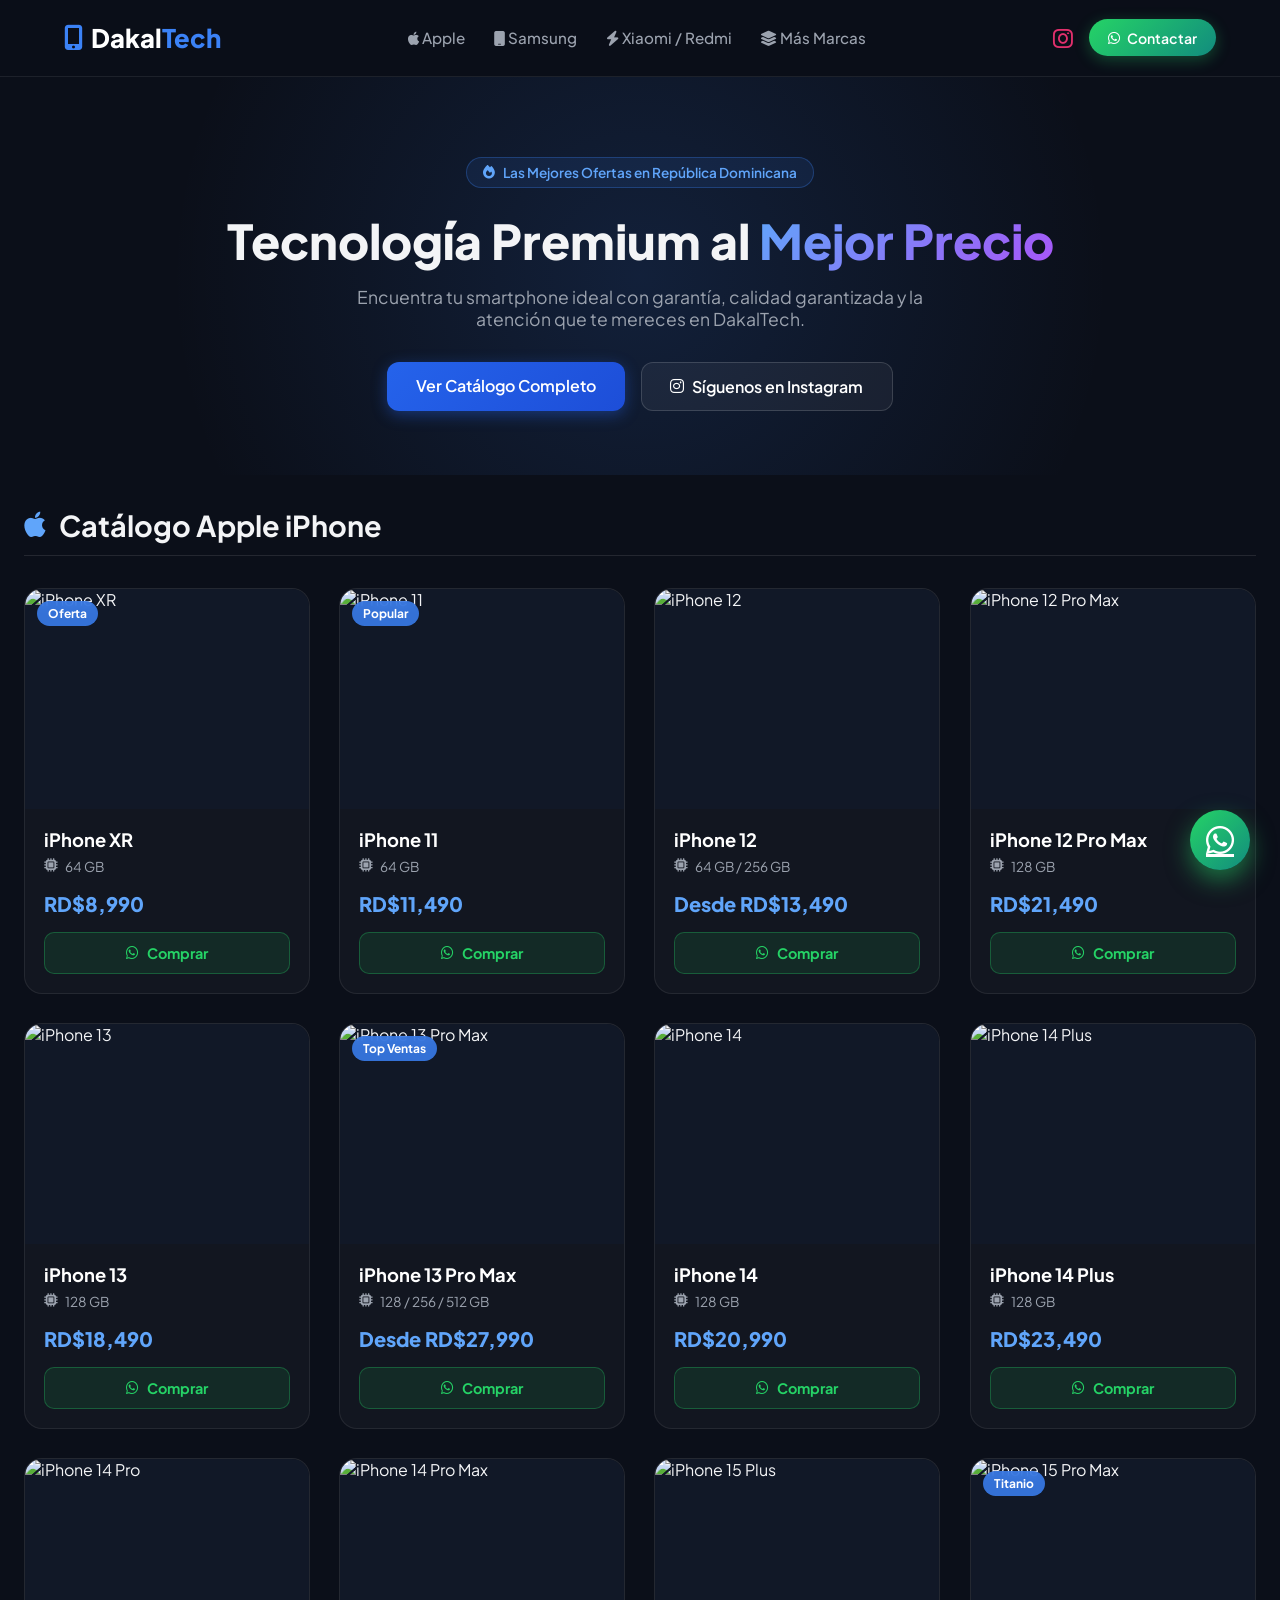
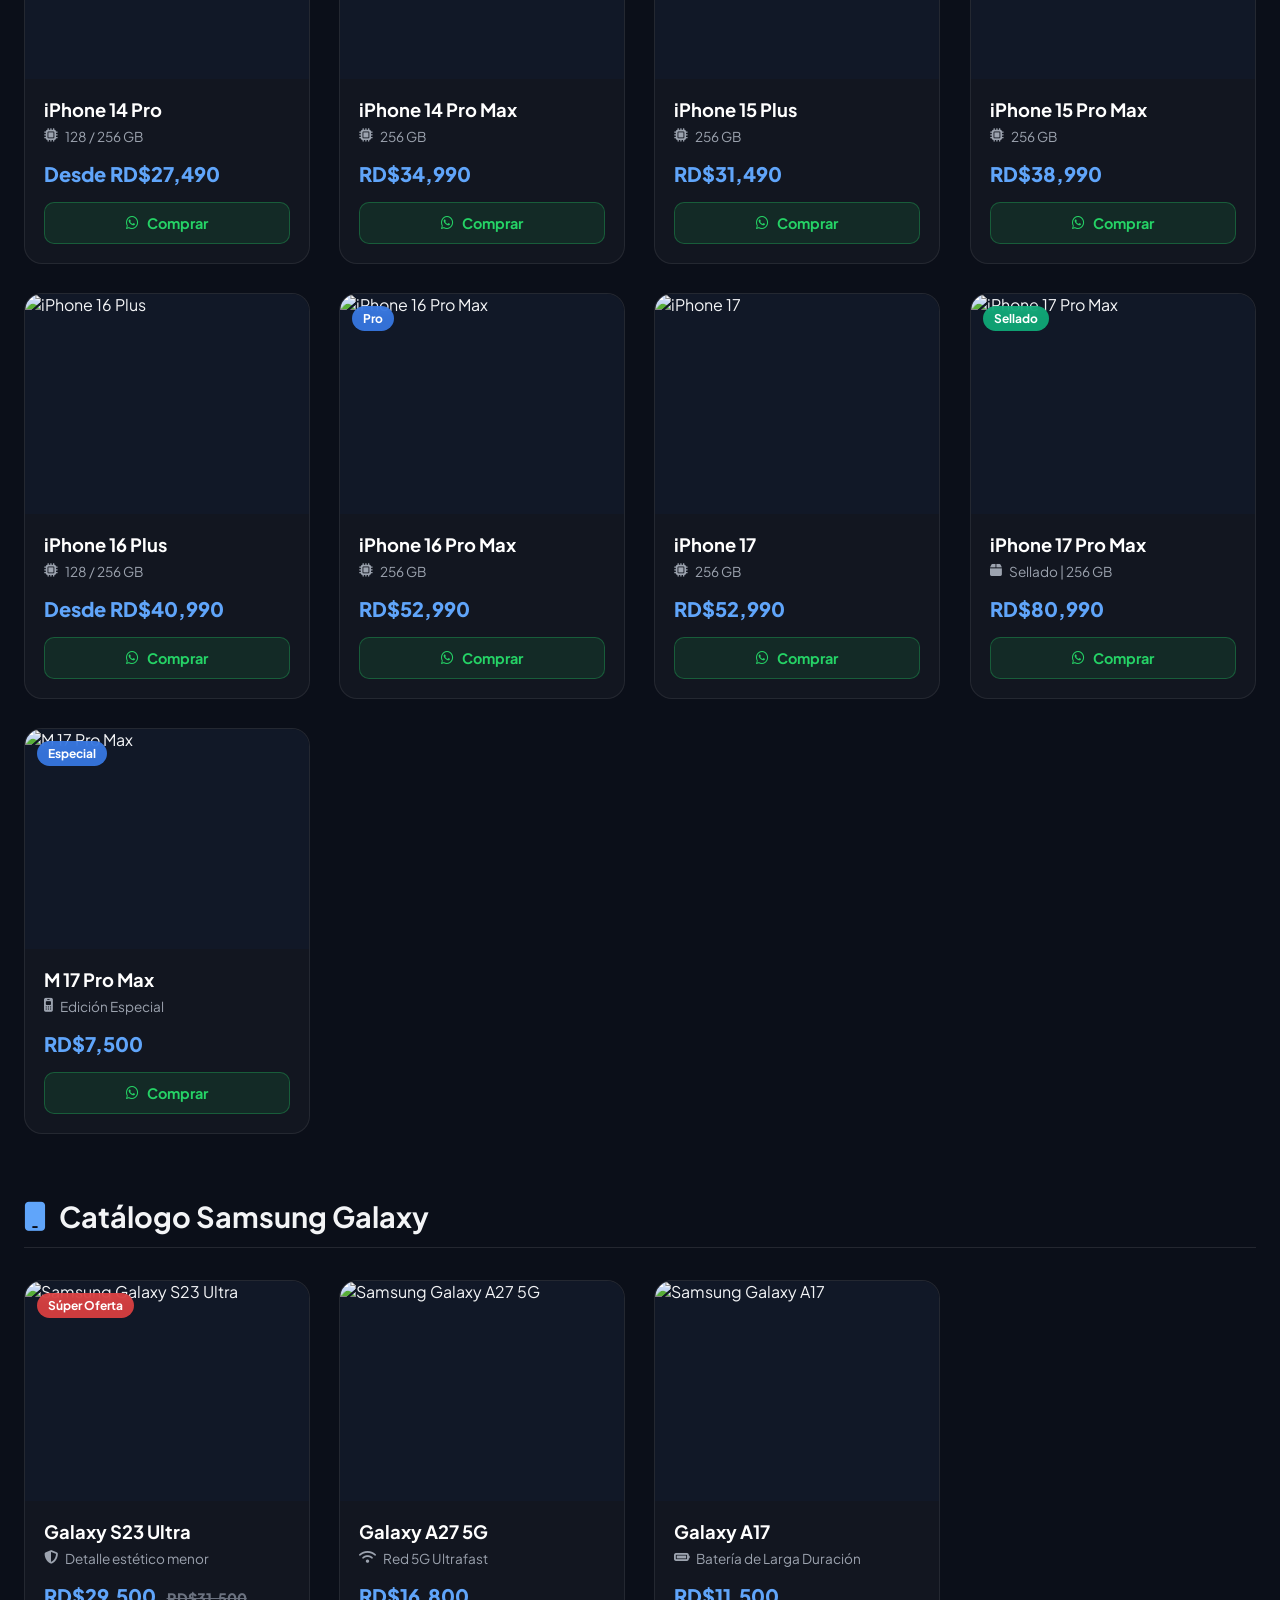
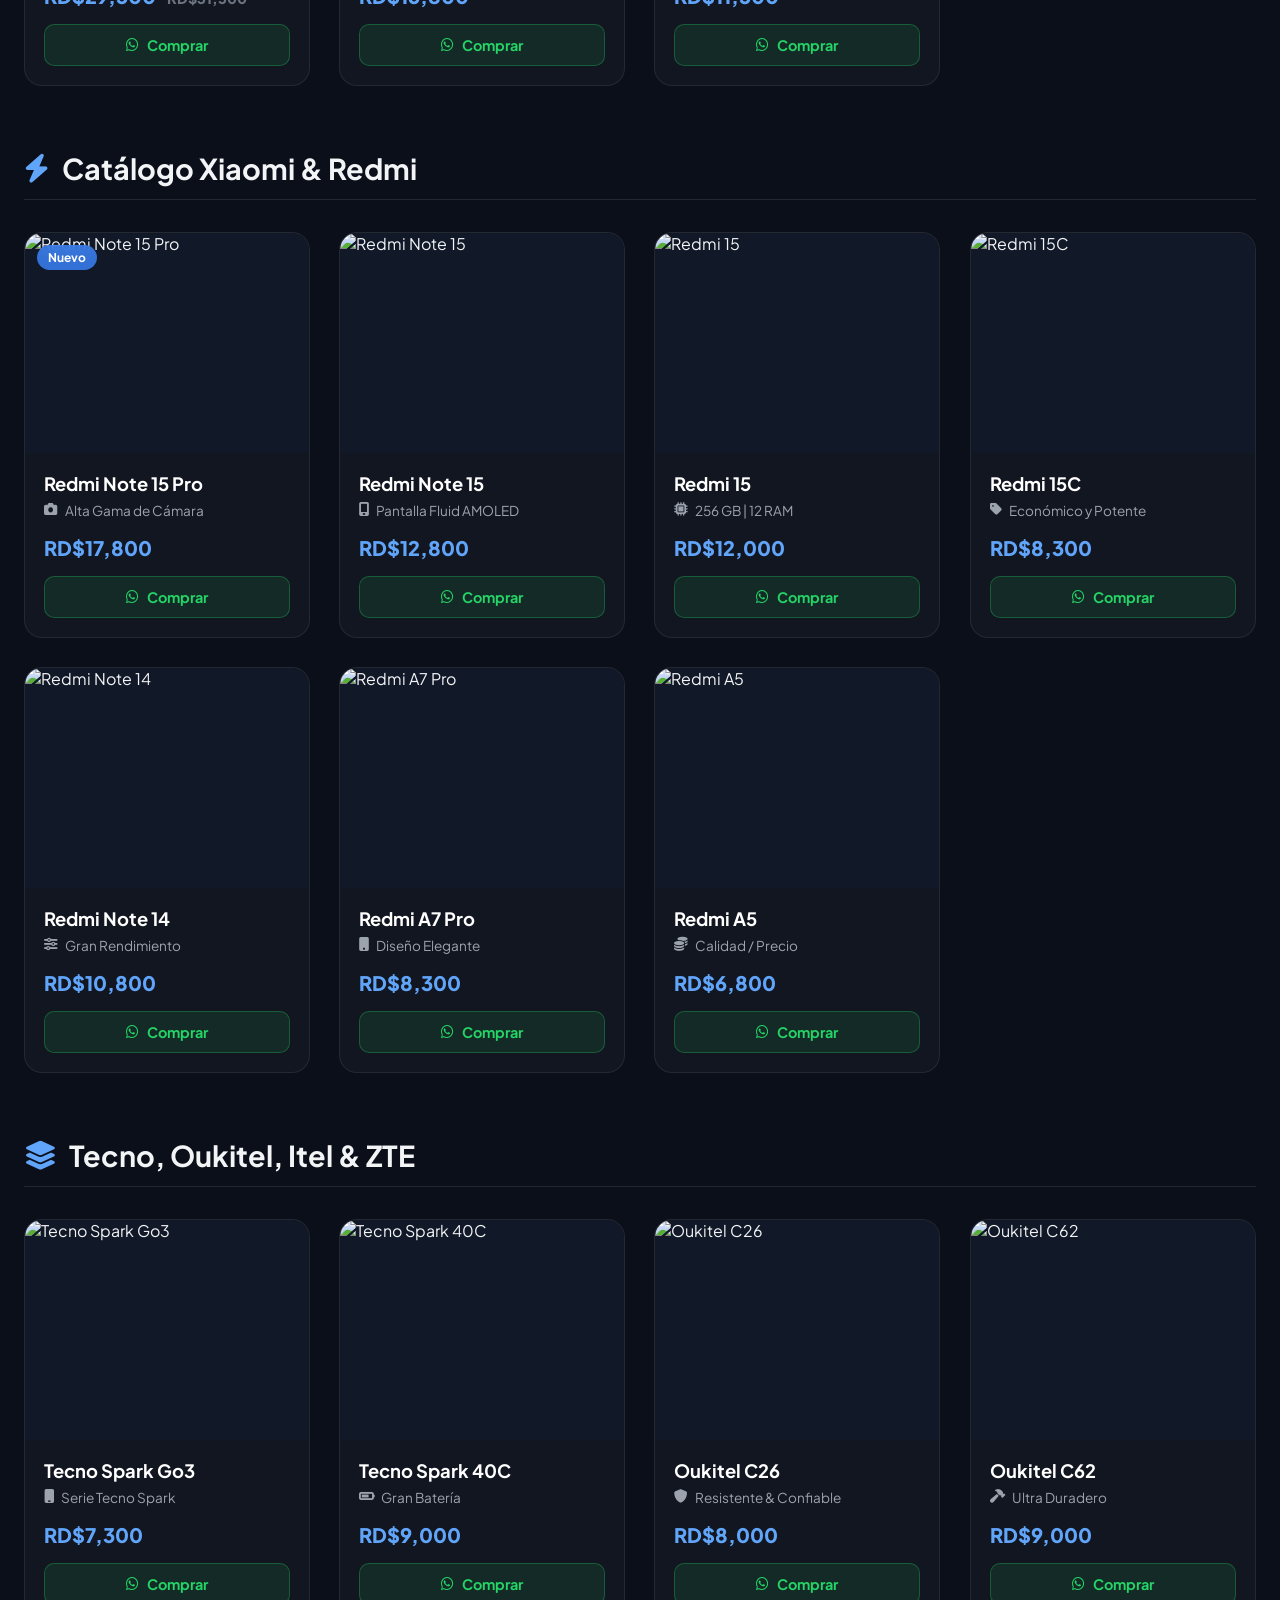
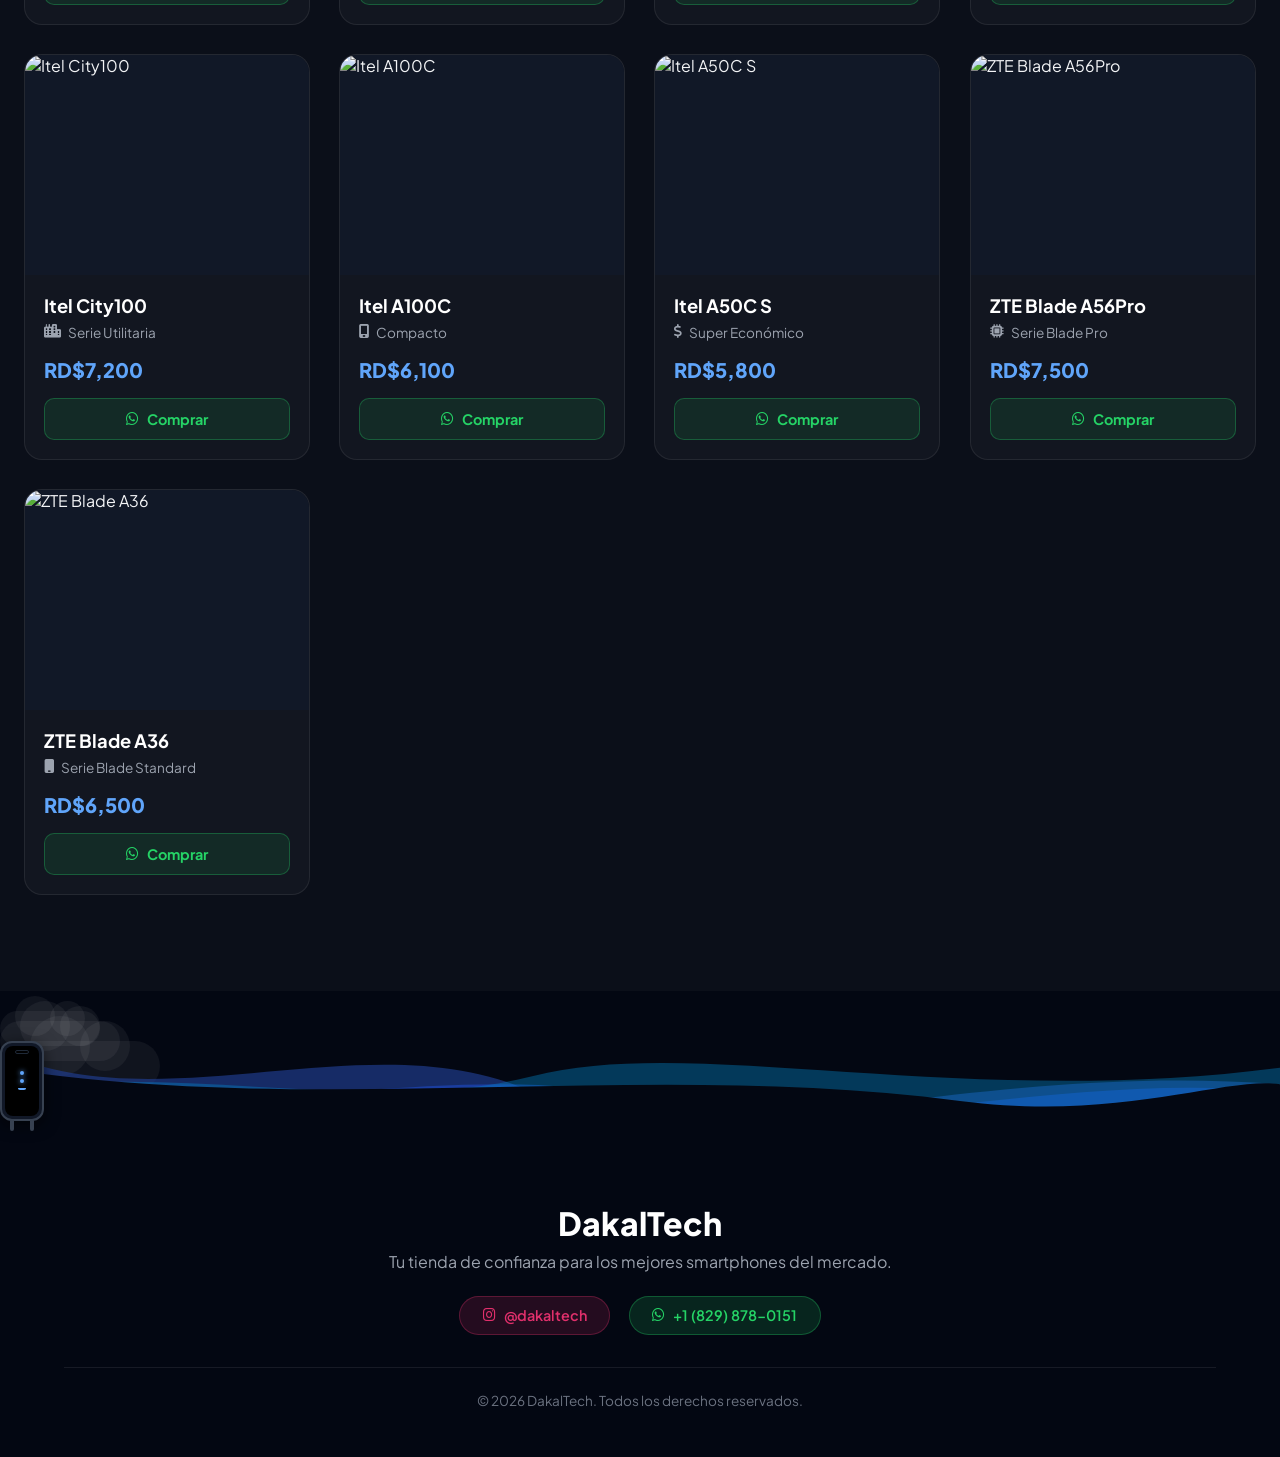
==== commit cdcb2483: "Add files via upload" ====
--- a/index.html
+++ b/index.html
@@ -1,690 +1,677 @@
+<!-- index.html -->
 <!DOCTYPE html>
 <html lang="es">
 <head>
-  <meta charset="UTF-8">
-  <meta name="viewport" content="width=device-width, initial-scale=1.0">
-  <title>DAKAL TECH — Tienda de Teléfonos</title>
-  <link rel="stylesheet" href="style.css">
-  <link rel="preconnect" href="https://fonts.googleapis.com">
-  <link rel="preconnect" href="https://fonts.gstatic.com" crossorigin>
-  <link href="https://fonts.googleapis.com/css2?family=Inter:wght@300;400;600;700;800&display=swap" rel="stylesheet">
+    <meta charset="UTF-8">
+    <meta name="viewport" content="width=device-width, initial-scale=1.0">
+    <title>DakalTech | Tienda de Teléfonos Premium</title>
+    <link rel="stylesheet" href="style.css">
+    <!-- Font Awesome icons -->
+    <link rel="stylesheet" href="https://cdnjs.cloudflare.com/ajax/libs/font-awesome/6.4.0/css/all.min.css">
+    <!-- Google Fonts -->
+    <link href="https://fonts.googleapis.com/css2?family=Plus+Jakarta+Sans:wght@300;400;500;600;700;800&display=swap" rel="stylesheet">
 </head>
 <body>
 
-  <!-- HEADER -->
-  <header class="navbar">
-    <div class="nav-container">
-      <div class="brand">
-        <a href="#" class="logo">DAKAL<span>TECH</span></a>
-      </div>
-      <div class="nav-actions">
-        <a href="https://www.instagram.com/dakaltech?igsi=NmQ3dnlrZnBhOHNp" target="_blank" rel="noopener noreferrer" class="instagram-link">
-          <svg viewBox="0 0 24 24" width="22" height="22" stroke="currentColor" stroke-width="2" fill="none" stroke-linecap="round" stroke-linejoin="round"><rect x="2" y="2" width="20" height="20" rx="5" ry="5"></rect><path d="M16 11.37A4 4 0 1 1 12.63 8 4 4 0 0 1 16 11.37z"></path><line x1="17.5" y1="6.5" x2="17.51" y2="6.5"></line></svg>
-          <span>@dakaltech</span>
-        </a>
-      </div>
-    </div>
-  </header>
-
-  <!-- HERO SECTION -->
-  <section class="hero">
-    <div class="hero-content">
-      <h1>Los Mejores Equipos al Mejor Precio</h1>
-      <p>Encuentra tu próximo smartphone con garantía y envío seguro.</p>
-      
-      <!-- CONTROLES DE BÚSQUEDA Y FILTRADO -->
-      <div class="search-filter-container">
-        <div class="search-box">
-          <svg class="search-icon" viewBox="0 0 24 24" width="18" height="18" stroke="currentColor" stroke-width="2" fill="none"><circle cx="11" cy="11" r="8"></circle><line x1="21" y1="21" x2="16.65" y2="16.65"></line></svg>
-          <input type="text" id="searchInput" placeholder="Buscar por modelo o marca..." onkeyup="filterProducts()">
+    <!-- Header Navigation -->
+    <header class="navbar">
+        <div class="logo">
+            <i class="fa-solid fa-mobile-screen-button logo-icon"></i>
+            <span>Dakal<span>Tech</span></span>
         </div>
-        <div class="filter-categories">
-          <button class="filter-btn active" onclick="filterCategory('all', this)">Todos</button>
-          <button class="filter-btn" onclick="filterCategory('apple', this)">Apple</button>
-          <button class="filter-btn" onclick="filterCategory('samsung', this)">Samsung</button>
-          <button class="filter-btn" onclick="filterCategory('xiaomi', this)">Xiaomi</button>
-          <button class="filter-btn" onclick="filterCategory('oukitel', this)">Oukitel</button>
-          <button class="filter-btn" onclick="filterCategory('itel', this)">Itel</button>
-          <button class="filter-btn" onclick="filterCategory('zte', this)">ZTE</button>
-          <button class="filter-btn" onclick="filterCategory('tecno', this)">Tecno</button>
-          <button class="filter-btn" onclick="filterCategory('otros', this)">Otros</button>
+        <nav>
+            <a href="#apple"><i class="fa-brands fa-apple"></i> Apple</a>
+            <a href="#samsung"><i class="fa-solid fa-mobile"></i> Samsung</a>
+            <a href="#xiaomi"><i class="fa-solid fa-bolt"></i> Xiaomi / Redmi</a>
+            <a href="#otros"><i class="fa-solid fa-layer-group"></i> Más Marcas</a>
+        </nav>
+        <div class="nav-actions">
+            <a href="https://www.instagram.com/dakaltech?igsi=NmQ3dnlrZnBhOHNp" target="_blank" class="insta-head-btn">
+                <i class="fa-brands fa-instagram"></i>
+            </a>
+            <a href="https://wa.me/18298780151" target="_blank" class="nav-contact-btn">
+                <i class="fa-brands fa-whatsapp"></i> Contactar
+            </a>
         </div>
-      </div>
-    </div>
-  </section>
-
-  <!-- CATÁLOGO DE PRODUCTOS -->
-  <main class="catalog-container">
-    <div class="product-grid" id="productGrid">
-
-      <!-- APPLE -->
-      <article class="card" data-category="apple" data-name="iphone xr 64gb">
-        <div class="card-image">
-          <img src="https://images.unsplash.com/photo-1574944985070-8f3ebc6b79d2?w=500&auto=format&fit=crop" alt="iPhone XR 64 GB" loading="lazy">
+    </header>
+
+    <!-- Hero Section -->
+    <section class="hero">
+        <div class="hero-badge"><i class="fa-solid fa-fire"></i> Las Mejores Ofertas en República Dominicana</div>
+        <h1>Tecnología Premium al <span>Mejor Precio</span></h1>
+        <p>Encuentra tu smartphone ideal con garantía, calidad garantizada y la atención que te mereces en DakalTech.</p>
+        <div class="hero-btns">
+            <a href="#catalogo" class="btn-primary">Ver Catálogo Completo</a>
+            <a href="https://www.instagram.com/dakaltech?igsi=NmQ3dnlrZnBhOHNp" target="_blank" class="btn-secondary">
+                <i class="fa-brands fa-instagram"></i> Síguenos en Instagram
+            </a>
         </div>
-        <div class="card-content">
-          <span class="brand-tag">Apple</span>
-          <h3 class="product-title">iPhone XR</h3>
-          <p class="product-spec">64 GB</p>
-          <div class="price-container">
-            <span class="price">RD$ 8,990</span>
-          </div>
-          <a href="https://wa.me/18298780151?text=Hola,%20me%20interesa%20el%20iPhone%20XR%2064%20GB" class="btn-whatsapp" target="_blank" rel="noopener noreferrer">Consultar WhatsApp</a>
+    </section>
+
+    <!-- Catalog Section -->
+    <main id="catalogo" class="container">
+
+        <!-- APPLE SECTION -->
+        <section id="apple" class="brand-section">
+            <div class="brand-header">
+                <i class="fa-brands fa-apple brand-icon"></i>
+                <h2>Catálogo Apple iPhone</h2>
+            </div>
+            <div class="products-grid">
+
+                <div class="card">
+                    <span class="badge">Oferta</span>
+                    <div class="img-container">
+                        <img src="https://images.unsplash.com/photo-1565849904461-04a58ad377e0?w=500&auto=format&fit=crop" alt="iPhone XR">
+                    </div>
+                    <div class="card-body">
+                        <h3>iPhone XR</h3>
+                        <p class="specs"><i class="fa-solid fa-microchip"></i> 64 GB</p>
+                        <div class="price">RD$8,990</div>
+                        <a href="https://wa.me/18298780151?text=Hola,%20me%20interesa%20el%20iPhone%20XR%2064%20GB" target="_blank" class="buy-btn">
+                            <i class="fa-brands fa-whatsapp"></i> Comprar
+                        </a>
+                    </div>
+                </div>
+
+                <div class="card">
+                    <span class="badge">Popular</span>
+                    <div class="img-container">
+                        <img src="https://images.unsplash.com/photo-1574944985070-8f3ebc6b79d2?w=500&auto=format&fit=crop" alt="iPhone 11">
+                    </div>
+                    <div class="card-body">
+                        <h3>iPhone 11</h3>
+                        <p class="specs"><i class="fa-solid fa-microchip"></i> 64 GB</p>
+                        <div class="price">RD$11,490</div>
+                        <a href="https://wa.me/18298780151?text=Hola,%20me%20interesa%20el%20iPhone%2011%2064%20GB" target="_blank" class="buy-btn">
+                            <i class="fa-brands fa-whatsapp"></i> Comprar
+                        </a>
+                    </div>
+                </div>
+
+                <div class="card">
+                    <div class="img-container">
+                        <img src="https://images.unsplash.com/photo-1603891128711-11b4b0320d56?w=500&auto=format&fit=crop" alt="iPhone 12">
+                    </div>
+                    <div class="card-body">
+                        <h3>iPhone 12</h3>
+                        <p class="specs"><i class="fa-solid fa-microchip"></i> 64 GB / 256 GB</p>
+                        <div class="price">Desde RD$13,490</div>
+                        <a href="https://wa.me/18298780151?text=Hola,%20me%20interesa%20el%20iPhone%2012" target="_blank" class="buy-btn">
+                            <i class="fa-brands fa-whatsapp"></i> Comprar
+                        </a>
+                    </div>
+                </div>
+
+                <div class="card">
+                    <div class="img-container">
+                        <img src="https://images.unsplash.com/photo-1605236453806-6ff36851218e?w=500&auto=format&fit=crop" alt="iPhone 12 Pro Max">
+                    </div>
+                    <div class="card-body">
+                        <h3>iPhone 12 Pro Max</h3>
+                        <p class="specs"><i class="fa-solid fa-microchip"></i> 128 GB</p>
+                        <div class="price">RD$21,490</div>
+                        <a href="https://wa.me/18298780151?text=Hola,%20me%20interesa%20el%20iPhone%2012%20Pro%20Max%20128%20GB" target="_blank" class="buy-btn">
+                            <i class="fa-brands fa-whatsapp"></i> Comprar
+                        </a>
+                    </div>
+                </div>
+
+                <div class="card">
+                    <div class="img-container">
+                        <img src="https://images.unsplash.com/photo-1632661674596-df8be070a5c5?w=500&auto=format&fit=crop" alt="iPhone 13">
+                    </div>
+                    <div class="card-body">
+                        <h3>iPhone 13</h3>
+                        <p class="specs"><i class="fa-solid fa-microchip"></i> 128 GB</p>
+                        <div class="price">RD$18,490</div>
+                        <a href="https://wa.me/18298780151?text=Hola,%20me%20interesa%20el%20iPhone%2013%20128%20GB" target="_blank" class="buy-btn">
+                            <i class="fa-brands fa-whatsapp"></i> Comprar
+                        </a>
+                    </div>
+                </div>
+
+                <div class="card">
+                    <span class="badge">Top Ventas</span>
+                    <div class="img-container">
+                        <img src="https://images.unsplash.com/photo-1632661674596-df8be070a5c5?w=500&auto=format&fit=crop" alt="iPhone 13 Pro Max">
+                    </div>
+                    <div class="card-body">
+                        <h3>iPhone 13 Pro Max</h3>
+                        <p class="specs"><i class="fa-solid fa-microchip"></i> 128 / 256 / 512 GB</p>
+                        <div class="price">Desde RD$27,990</div>
+                        <a href="https://wa.me/18298780151?text=Hola,%20me%20interesa%20el%20iPhone%2013%20Pro%20Max" target="_blank" class="buy-btn">
+                            <i class="fa-brands fa-whatsapp"></i> Comprar
+                        </a>
+                    </div>
+                </div>
+
+                <div class="card">
+                    <div class="img-container">
+                        <img src="https://images.unsplash.com/photo-1663499482523-1c0c1bae4ce1?w=500&auto=format&fit=crop" alt="iPhone 14">
+                    </div>
+                    <div class="card-body">
+                        <h3>iPhone 14</h3>
+                        <p class="specs"><i class="fa-solid fa-microchip"></i> 128 GB</p>
+                        <div class="price">RD$20,990</div>
+                        <a href="https://wa.me/18298780151?text=Hola,%20me%20interesa%20el%20iPhone%2014%20128%20GB" target="_blank" class="buy-btn">
+                            <i class="fa-brands fa-whatsapp"></i> Comprar
+                        </a>
+                    </div>
+                </div>
+
+                <div class="card">
+                    <div class="img-container">
+                        <img src="https://images.unsplash.com/photo-1695048133142-1a20484d2569?w=500&auto=format&fit=crop" alt="iPhone 14 Plus">
+                    </div>
+                    <div class="card-body">
+                        <h3>iPhone 14 Plus</h3>
+                        <p class="specs"><i class="fa-solid fa-microchip"></i> 128 GB</p>
+                        <div class="price">RD$23,490</div>
+                        <a href="https://wa.me/18298780151?text=Hola,%20me%20interesa%20el%20iPhone%2014%20Plus%20128%20GB" target="_blank" class="buy-btn">
+                            <i class="fa-brands fa-whatsapp"></i> Comprar
+                        </a>
+                    </div>
+                </div>
+
+                <div class="card">
+                    <div class="img-container">
+                        <img src="https://images.unsplash.com/photo-1663499482523-1c0c1bae4ce1?w=500&auto=format&fit=crop" alt="iPhone 14 Pro">
+                    </div>
+                    <div class="card-body">
+                        <h3>iPhone 14 Pro</h3>
+                        <p class="specs"><i class="fa-solid fa-microchip"></i> 128 / 256 GB</p>
+                        <div class="price">Desde RD$27,490</div>
+                        <a href="https://wa.me/18298780151?text=Hola,%20me%20interesa%20el%20iPhone%2014%20Pro" target="_blank" class="buy-btn">
+                            <i class="fa-brands fa-whatsapp"></i> Comprar
+                        </a>
+                    </div>
+                </div>
+
+                <div class="card">
+                    <div class="img-container">
+                        <img src="https://images.unsplash.com/photo-1678685888221-cda773a3dcdb?w=500&auto=format&fit=crop" alt="iPhone 14 Pro Max">
+                    </div>
+                    <div class="card-body">
+                        <h3>iPhone 14 Pro Max</h3>
+                        <p class="specs"><i class="fa-solid fa-microchip"></i> 256 GB</p>
+                        <div class="price">RD$34,990</div>
+                        <a href="https://wa.me/18298780151?text=Hola,%20me%20interesa%20el%20iPhone%2014%20Pro%20Max%20256%20GB" target="_blank" class="buy-btn">
+                            <i class="fa-brands fa-whatsapp"></i> Comprar
+                        </a>
+                    </div>
+                </div>
+
+                <div class="card">
+                    <div class="img-container">
+                        <img src="https://images.unsplash.com/photo-1695048133142-1a20484d2569?w=500&auto=format&fit=crop" alt="iPhone 15 Plus">
+                    </div>
+                    <div class="card-body">
+                        <h3>iPhone 15 Plus</h3>
+                        <p class="specs"><i class="fa-solid fa-microchip"></i> 256 GB</p>
+                        <div class="price">RD$31,490</div>
+                        <a href="https://wa.me/18298780151?text=Hola,%20me%20interesa%20el%20iPhone%2015%20Plus%20256%20GB" target="_blank" class="buy-btn">
+                            <i class="fa-brands fa-whatsapp"></i> Comprar
+                        </a>
+                    </div>
+                </div>
+
+                <div class="card">
+                    <span class="badge">Titanio</span>
+                    <div class="img-container">
+                        <img src="https://images.unsplash.com/photo-1695048133142-1a20484d2569?w=500&auto=format&fit=crop" alt="iPhone 15 Pro Max">
+                    </div>
+                    <div class="card-body">
+                        <h3>iPhone 15 Pro Max</h3>
+                        <p class="specs"><i class="fa-solid fa-microchip"></i> 256 GB</p>
+                        <div class="price">RD$38,990</div>
+                        <a href="https://wa.me/18298780151?text=Hola,%20me%20interesa%20el%20iPhone%2015%20Pro%20Max%20256%20GB" target="_blank" class="buy-btn">
+                            <i class="fa-brands fa-whatsapp"></i> Comprar
+                        </a>
+                    </div>
+                </div>
+
+                <div class="card">
+                    <div class="img-container">
+                        <img src="https://images.unsplash.com/photo-1510557880182-3d4d3cba35a5?w=500&auto=format&fit=crop" alt="iPhone 16 Plus">
+                    </div>
+                    <div class="card-body">
+                        <h3>iPhone 16 Plus</h3>
+                        <p class="specs"><i class="fa-solid fa-microchip"></i> 128 / 256 GB</p>
+                        <div class="price">Desde RD$40,990</div>
+                        <a href="https://wa.me/18298780151?text=Hola,%20me%20interesa%20el%20iPhone%2016%20Plus" target="_blank" class="buy-btn">
+                            <i class="fa-brands fa-whatsapp"></i> Comprar
+                        </a>
+                    </div>
+                </div>
+
+                <div class="card">
+                    <span class="badge">Pro</span>
+                    <div class="img-container">
+                        <img src="https://images.unsplash.com/photo-1592750475338-74b7b21085ab?w=500&auto=format&fit=crop" alt="iPhone 16 Pro Max">
+                    </div>
+                    <div class="card-body">
+                        <h3>iPhone 16 Pro Max</h3>
+                        <p class="specs"><i class="fa-solid fa-microchip"></i> 256 GB</p>
+                        <div class="price">RD$52,990</div>
+                        <a href="https://wa.me/18298780151?text=Hola,%20me%20interesa%20el%20iPhone%2016%20Pro%20Max%20256%20GB" target="_blank" class="buy-btn">
+                            <i class="fa-brands fa-whatsapp"></i> Comprar
+                        </a>
+                    </div>
+                </div>
+
+                <div class="card">
+                    <div class="img-container">
+                        <img src="https://images.unsplash.com/photo-1556656793-08538906a9f8?w=500&auto=format&fit=crop" alt="iPhone 17">
+                    </div>
+                    <div class="card-body">
+                        <h3>iPhone 17</h3>
+                        <p class="specs"><i class="fa-solid fa-microchip"></i> 256 GB</p>
+                        <div class="price">RD$52,990</div>
+                        <a href="https://wa.me/18298780151?text=Hola,%20me%20interesa%20el%20iPhone%2017%20256%20GB" target="_blank" class="buy-btn">
+                            <i class="fa-brands fa-whatsapp"></i> Comprar
+                        </a>
+                    </div>
+                </div>
+
+                <div class="card">
+                    <span class="badge new-badge">Sellado</span>
+                    <div class="img-container">
+                        <img src="https://images.unsplash.com/photo-1511707171634-5f897ff02aa9?w=500&auto=format&fit=crop" alt="iPhone 17 Pro Max">
+                    </div>
+                    <div class="card-body">
+                        <h3>iPhone 17 Pro Max</h3>
+                        <p class="specs"><i class="fa-solid fa-box"></i> Sellado | 256 GB</p>
+                        <div class="price">RD$80,990</div>
+                        <a href="https://wa.me/18298780151?text=Hola,%20me%20interesa%20el%20iPhone%2017%20Pro%20Max%20Sellado" target="_blank" class="buy-btn">
+                            <i class="fa-brands fa-whatsapp"></i> Comprar
+                        </a>
+                    </div>
+                </div>
+
+                <div class="card">
+                    <span class="badge">Especial</span>
+                    <div class="img-container">
+                        <img src="https://images.unsplash.com/photo-1580910051074-3eb694886505?w=500&auto=format&fit=crop" alt="M 17 Pro Max">
+                    </div>
+                    <div class="card-body">
+                        <h3>M 17 Pro Max</h3>
+                        <p class="specs"><i class="fa-solid fa-mobile-retro"></i> Edición Especial</p>
+                        <div class="price">RD$7,500</div>
+                        <a href="https://wa.me/18298780151?text=Hola,%20me%20interesa%20el%20M%2017%20Pro%20Max" target="_blank" class="buy-btn">
+                            <i class="fa-brands fa-whatsapp"></i> Comprar
+                        </a>
+                    </div>
+                </div>
+
+            </div>
+        </section>
+
+        <!-- SAMSUNG SECTION -->
+        <section id="samsung" class="brand-section">
+            <div class="brand-header">
+                <i class="fa-solid fa-mobile brand-icon"></i>
+                <h2>Catálogo Samsung Galaxy</h2>
+            </div>
+            <div class="products-grid">
+
+                <div class="card">
+                    <span class="badge promo">Súper Oferta</span>
+                    <div class="img-container">
+                        <img src="https://images.unsplash.com/photo-1610945265064-0e34e5519bbf?w=500&auto=format&fit=crop" alt="Samsung Galaxy S23 Ultra">
+                    </div>
+                    <div class="card-body">
+                        <h3>Galaxy S23 Ultra</h3>
+                        <p class="specs"><i class="fa-solid fa-shield-halved"></i> Detalle estético menor</p>
+                        <div class="price">RD$29,500 <span class="old-price">RD$31,500</span></div>
+                        <a href="https://wa.me/18298780151?text=Hola,%20me%20interesa%20el%20Galaxy%20S23%20Ultra" target="_blank" class="buy-btn">
+                            <i class="fa-brands fa-whatsapp"></i> Comprar
+                        </a>
+                    </div>
+                </div>
+
+                <div class="card">
+                    <div class="img-container">
+                        <img src="https://images.unsplash.com/photo-1585060544812-6b45742d762f?w=500&auto=format&fit=crop" alt="Samsung Galaxy A27 5G">
+                    </div>
+                    <div class="card-body">
+                        <h3>Galaxy A27 5G</h3>
+                        <p class="specs"><i class="fa-solid fa-wifi"></i> Red 5G Ultrafast</p>
+                        <div class="price">RD$16,800</div>
+                        <a href="https://wa.me/18298780151?text=Hola,%20me%20interesa%20el%20Galaxy%20A27%205G" target="_blank" class="buy-btn">
+                            <i class="fa-brands fa-whatsapp"></i> Comprar
+                        </a>
+                    </div>
+                </div>
+
+                <div class="card">
+                    <div class="img-container">
+                        <img src="https://images.unsplash.com/photo-1565849904461-04a58ad377e0?w=500&auto=format&fit=crop" alt="Samsung Galaxy A17">
+                    </div>
+                    <div class="card-body">
+                        <h3>Galaxy A17</h3>
+                        <p class="specs"><i class="fa-solid fa-battery-full"></i> Batería de Larga Duración</p>
+                        <div class="price">RD$11,500</div>
+                        <a href="https://wa.me/18298780151?text=Hola,%20me%20interesa%20el%20Galaxy%20A17" target="_blank" class="buy-btn">
+                            <i class="fa-brands fa-whatsapp"></i> Comprar
+                        </a>
+                    </div>
+                </div>
+
+            </div>
+        </section>
+
+        <!-- REDMI / XIAOMI SECTION -->
+        <section id="xiaomi" class="brand-section">
+            <div class="brand-header">
+                <i class="fa-solid fa-bolt brand-icon"></i>
+                <h2>Catálogo Xiaomi & Redmi</h2>
+            </div>
+            <div class="products-grid">
+
+                <div class="card">
+                    <span class="badge">Nuevo</span>
+                    <div class="img-container">
+                        <img src="https://images.unsplash.com/photo-1598327105666-5b89351aff97?w=500&auto=format&fit=crop" alt="Redmi Note 15 Pro">
+                    </div>
+                    <div class="card-body">
+                        <h3>Redmi Note 15 Pro</h3>
+                        <p class="specs"><i class="fa-solid fa-camera"></i> Alta Gama de Cámara</p>
+                        <div class="price">RD$17,800</div>
+                        <a href="https://wa.me/18298780151?text=Hola,%20me%20interesa%20el%20Redmi%20Note%2015%20Pro" target="_blank" class="buy-btn">
+                            <i class="fa-brands fa-whatsapp"></i> Comprar
+                        </a>
+                    </div>
+                </div>
+
+                <div class="card">
+                    <div class="img-container">
+                        <img src="https://images.unsplash.com/photo-1511707171634-5f897ff02aa9?w=500&auto=format&fit=crop" alt="Redmi Note 15">
+                    </div>
+                    <div class="card-body">
+                        <h3>Redmi Note 15</h3>
+                        <p class="specs"><i class="fa-solid fa-mobile-screen"></i> Pantalla Fluid AMOLED</p>
+                        <div class="price">RD$12,800</div>
+                        <a href="https://wa.me/18298780151?text=Hola,%20me%20interesa%20el%20Redmi%20Note%2015" target="_blank" class="buy-btn">
+                            <i class="fa-brands fa-whatsapp"></i> Comprar
+                        </a>
+                    </div>
+                </div>
+
+                <div class="card">
+                    <div class="img-container">
+                        <img src="https://images.unsplash.com/photo-1546054454-aa26e2b734c7?w=500&auto=format&fit=crop" alt="Redmi 15">
+                    </div>
+                    <div class="card-body">
+                        <h3>Redmi 15</h3>
+                        <p class="specs"><i class="fa-solid fa-microchip"></i> 256 GB | 12 RAM</p>
+                        <div class="price">RD$12,000</div>
+                        <a href="https://wa.me/18298780151?text=Hola,%20me%20interesa%20el%20Redmi%2015%20256GB" target="_blank" class="buy-btn">
+                            <i class="fa-brands fa-whatsapp"></i> Comprar
+                        </a>
+                    </div>
+                </div>
+
+                <div class="card">
+                    <div class="img-container">
+                        <img src="https://images.unsplash.com/photo-1567581935884-3349723552ca?w=500&auto=format&fit=crop" alt="Redmi 15C">
+                    </div>
+                    <div class="card-body">
+                        <h3>Redmi 15C</h3>
+                        <p class="specs"><i class="fa-solid fa-tag"></i> Económico y Potente</p>
+                        <div class="price">RD$8,300</div>
+                        <a href="https://wa.me/18298780151?text=Hola,%20me%20interesa%20el%20Redmi%2015C" target="_blank" class="buy-btn">
+                            <i class="fa-brands fa-whatsapp"></i> Comprar
+                        </a>
+                    </div>
+                </div>
+
+                <div class="card">
+                    <div class="img-container">
+                        <img src="https://images.unsplash.com/photo-1580910051074-3eb694886505?w=500&auto=format&fit=crop" alt="Redmi Note 14">
+                    </div>
+                    <div class="card-body">
+                        <h3>Redmi Note 14</h3>
+                        <p class="specs"><i class="fa-solid fa-sliders"></i> Gran Rendimiento</p>
+                        <div class="price">RD$10,800</div>
+                        <a href="https://wa.me/18298780151?text=Hola,%20me%20interesa%20el%20Redmi%20Note%2014" target="_blank" class="buy-btn">
+                            <i class="fa-brands fa-whatsapp"></i> Comprar
+                        </a>
+                    </div>
+                </div>
+
+                <div class="card">
+                    <div class="img-container">
+                        <img src="https://images.unsplash.com/photo-1592750475338-74b7b21085ab?w=500&auto=format&fit=crop" alt="Redmi A7 Pro">
+                    </div>
+                    <div class="card-body">
+                        <h3>Redmi A7 Pro</h3>
+                        <p class="specs"><i class="fa-solid fa-mobile-button"></i> Diseño Elegante</p>
+                        <div class="price">RD$8,300</div>
+                        <a href="https://wa.me/18298780151?text=Hola,%20me%20interesa%20el%20Redmi%20A7%20Pro" target="_blank" class="buy-btn">
+                            <i class="fa-brands fa-whatsapp"></i> Comprar
+                        </a>
+                    </div>
+                </div>
+
+                <div class="card">
+                    <div class="img-container">
+                        <img src="https://images.unsplash.com/photo-1510557880182-3d4d3cba35a5?w=500&auto=format&fit=crop" alt="Redmi A5">
+                    </div>
+                    <div class="card-body">
+                        <h3>Redmi A5</h3>
+                        <p class="specs"><i class="fa-solid fa-coins"></i> Calidad / Precio</p>
+                        <div class="price">RD$6,800</div>
+                        <a href="https://wa.me/18298780151?text=Hola,%20me%20interesa%20el%20Redmi%20A5" target="_blank" class="buy-btn">
+                            <i class="fa-brands fa-whatsapp"></i> Comprar
+                        </a>
+                    </div>
+                </div>
+
+            </div>
+        </section>
+
+        <!-- OTHER BRANDS SECTION -->
+        <section id="otros" class="brand-section">
+            <div class="brand-header">
+                <i class="fa-solid fa-layer-group brand-icon"></i>
+                <h2>Tecno, Oukitel, Itel & ZTE</h2>
+            </div>
+            <div class="products-grid">
+
+                <div class="card">
+                    <div class="img-container">
+                        <img src="https://images.unsplash.com/photo-1574944985070-8f3ebc6b79d2?w=500&auto=format&fit=crop" alt="Tecno Spark Go3">
+                    </div>
+                    <div class="card-body">
+                        <h3>Tecno Spark Go3</h3>
+                        <p class="specs"><i class="fa-solid fa-mobile"></i> Serie Tecno Spark</p>
+                        <div class="price">RD$7,300</div>
+                        <a href="https://wa.me/18298780151?text=Hola,%20me%20interesa%20el%20Tecno%20Spark%20Go3" target="_blank" class="buy-btn">
+                            <i class="fa-brands fa-whatsapp"></i> Comprar
+                        </a>
+                    </div>
+                </div>
+
+                <div class="card">
+                    <div class="img-container">
+                        <img src="https://images.unsplash.com/photo-1565849904461-04a58ad377e0?w=500&auto=format&fit=crop" alt="Tecno Spark 40C">
+                    </div>
+                    <div class="card-body">
+                        <h3>Tecno Spark 40C</h3>
+                        <p class="specs"><i class="fa-solid fa-battery-three-quarters"></i> Gran Batería</p>
+                        <div class="price">RD$9,000</div>
+                        <a href="https://wa.me/18298780151?text=Hola,%20me%20interesa%20el%20Tecno%20Spark%2040C" target="_blank" class="buy-btn">
+                            <i class="fa-brands fa-whatsapp"></i> Comprar
+                        </a>
+                    </div>
+                </div>
+
+                <div class="card">
+                    <div class="img-container">
+                        <img src="https://images.unsplash.com/photo-1603891128711-11b4b0320d56?w=500&auto=format&fit=crop" alt="Oukitel C26">
+                    </div>
+                    <div class="card-body">
+                        <h3>Oukitel C26</h3>
+                        <p class="specs"><i class="fa-solid fa-shield"></i> Resistente & Confiable</p>
+                        <div class="price">RD$8,000</div>
+                        <a href="https://wa.me/18298780151?text=Hola,%20me%20interesa%20el%20Oukitel%20C26" target="_blank" class="buy-btn">
+                            <i class="fa-brands fa-whatsapp"></i> Comprar
+                        </a>
+                    </div>
+                </div>
+
+                <div class="card">
+                    <div class="img-container">
+                        <img src="https://images.unsplash.com/photo-1605236453806-6ff36851218e?w=500&auto=format&fit=crop" alt="Oukitel C62">
+                    </div>
+                    <div class="card-body">
+                        <h3>Oukitel C62</h3>
+                        <p class="specs"><i class="fa-solid fa-hammer"></i> Ultra Duradero</p>
+                        <div class="price">RD$9,000</div>
+                        <a href="https://wa.me/18298780151?text=Hola,%20me%20interesa%20el%20Oukitel%20C62" target="_blank" class="buy-btn">
+                            <i class="fa-brands fa-whatsapp"></i> Comprar
+                        </a>
+                    </div>
+                </div>
+
+                <div class="card">
+                    <div class="img-container">
+                        <img src="https://images.unsplash.com/photo-1632661674596-df8be070a5c5?w=500&auto=format&fit=crop" alt="Itel City100">
+                    </div>
+                    <div class="card-body">
+                        <h3>Itel City100</h3>
+                        <p class="specs"><i class="fa-solid fa-city"></i> Serie Utilitaria</p>
+                        <div class="price">RD$7,200</div>
+                        <a href="https://wa.me/18298780151?text=Hola,%20me%20interesa%20el%20Itel%20City100" target="_blank" class="buy-btn">
+                            <i class="fa-brands fa-whatsapp"></i> Comprar
+                        </a>
+                    </div>
+                </div>
+
+                <div class="card">
+                    <div class="img-container">
+                        <img src="https://images.unsplash.com/photo-1663499482523-1c0c1bae4ce1?w=500&auto=format&fit=crop" alt="Itel A100C">
+                    </div>
+                    <div class="card-body">
+                        <h3>Itel A100C</h3>
+                        <p class="specs"><i class="fa-solid fa-mobile-screen"></i> Compacto</p>
+                        <div class="price">RD$6,100</div>
+                        <a href="https://wa.me/18298780151?text=Hola,%20me%20interesa%20el%20Itel%20A100C" target="_blank" class="buy-btn">
+                            <i class="fa-brands fa-whatsapp"></i> Comprar
+                        </a>
+                    </div>
+                </div>
+
+                <div class="card">
+                    <div class="img-container">
+                        <img src="https://images.unsplash.com/photo-1695048133142-1a20484d2569?w=500&auto=format&fit=crop" alt="Itel A50C S">
+                    </div>
+                    <div class="card-body">
+                        <h3>Itel A50C S</h3>
+                        <p class="specs"><i class="fa-solid fa-dollar-sign"></i> Super Económico</p>
+                        <div class="price">RD$5,800</div>
+                        <a href="https://wa.me/18298780151?text=Hola,%20me%20interesa%20el%20Itel%20A50C%20S" target="_blank" class="buy-btn">
+                            <i class="fa-brands fa-whatsapp"></i> Comprar
+                        </a>
+                    </div>
+                </div>
+
+                <div class="card">
+                    <div class="img-container">
+                        <img src="https://images.unsplash.com/photo-1678685888221-cda773a3dcdb?w=500&auto=format&fit=crop" alt="ZTE Blade A56Pro">
+                    </div>
+                    <div class="card-body">
+                        <h3>ZTE Blade A56Pro</h3>
+                        <p class="specs"><i class="fa-solid fa-microchip"></i> Serie Blade Pro</p>
+                        <div class="price">RD$7,500</div>
+                        <a href="https://wa.me/18298780151?text=Hola,%20me%20interesa%20el%20ZTE%20Blade%20A56Pro" target="_blank" class="buy-btn">
+                            <i class="fa-brands fa-whatsapp"></i> Comprar
+                        </a>
+                    </div>
+                </div>
+
+                <div class="card">
+                    <div class="img-container">
+                        <img src="https://images.unsplash.com/photo-1592750475338-74b7b21085ab?w=500&auto=format&fit=crop" alt="ZTE Blade A36">
+                    </div>
+                    <div class="card-body">
+                        <h3>ZTE Blade A36</h3>
+                        <p class="specs"><i class="fa-solid fa-mobile"></i> Serie Blade Standard</p>
+                        <div class="price">RD$6,500</div>
+                        <a href="https://wa.me/18298780151?text=Hola,%20me%20interesa%20el%20ZTE%20Blade%20A36" target="_blank" class="buy-btn">
+                            <i class="fa-brands fa-whatsapp"></i> Comprar
+                        </a>
+                    </div>
+                </div>
+
+            </div>
+        </section>
+
+    </main>
+
+    <!-- Floating WhatsApp Button -->
+    <a href="https://wa.me/18298780151" class="whatsapp-float" target="_blank" title="Contactar por WhatsApp">
+        <i class="fa-brands fa-whatsapp"></i>
+    </a>
+
+    <!-- Footer with Animated Ocean Waves, Clouds, and Walking Dark iPhone -->
+    <footer class="footer">
+        
+        <!-- Animated Clouds -->
+        <div class="clouds-container">
+            <div class="cloud cloud-1"></div>
+            <div class="cloud cloud-2"></div>
+            <div class="cloud cloud-3"></div>
         </div>
-      </article>
-
-      <article class="card" data-category="apple" data-name="iphone 11 64gb">
-        <div class="card-image">
-          <img src="https://images.unsplash.com/photo-1565849904461-04a58ad377e0?w=500&auto=format&fit=crop" alt="iPhone 11 64 GB" loading="lazy">
+
+        <!-- Animated Ocean Waves Container -->
+        <div class="ocean">
+            <div class="wave wave1"></div>
+            <div class="wave wave2"></div>
+            <div class="wave wave3"></div>
+            <div class="wave wave4"></div>
         </div>
-        <div class="card-content">
-          <span class="brand-tag">Apple</span>
-          <h3 class="product-title">iPhone 11</h3>
-          <p class="product-spec">64 GB</p>
-          <div class="price-container">
-            <span class="price">RD$ 11,490</span>
-          </div>
-          <a href="https://wa.me/18298780151?text=Hola,%20me%20interesa%20el%20iPhone%2011%2064%20GB" class="btn-whatsapp" target="_blank" rel="noopener noreferrer">Consultar WhatsApp</a>
+
+        <!-- Animated Walking Dark iPhone Character -->
+        <div class="walking-iphone-wrapper">
+            <div class="walking-iphone">
+                <div class="iphone-screen">
+                    <div class="dynamic-island"></div>
+                    <div class="face">
+                        <div class="eye left"></div>
+                        <div class="eye right"></div>
+                        <div class="mouth"></div>
+                    </div>
+                </div>
+                <div class="legs">
+                    <div class="leg left-leg"></div>
+                    <div class="leg right-leg"></div>
+                </div>
+            </div>
         </div>
-      </article>
-
-      <article class="card" data-category="apple" data-name="iphone 12 64gb 256gb">
-        <div class="card-image">
-          <span class="badge badge-from">Desde</span>
-          <img src="https://images.unsplash.com/photo-1605236453806-6ff36851218e?w=500&auto=format&fit=crop" alt="iPhone 12 64/256 GB" loading="lazy">
+
+        <!-- Footer Content -->
+        <div class="footer-content">
+            <div class="footer-brand">
+                <h2>DakalTech</h2>
+                <p>Tu tienda de confianza para los mejores smartphones del mercado.</p>
+            </div>
+            
+            <div class="footer-socials">
+                <a href="https://www.instagram.com/dakaltech?igsi=NmQ3dnlrZnBhOHNp" target="_blank" class="social-btn instagram">
+                    <i class="fa-brands fa-instagram"></i> @dakaltech
+                </a>
+                <a href="https://wa.me/18298780151" target="_blank" class="social-btn whatsapp">
+                    <i class="fa-brands fa-whatsapp"></i> +1 (829) 878-0151
+                </a>
+            </div>
+
+            <div class="footer-bottom">
+                <p>&copy; 2026 DakalTech. Todos los derechos reservados.</p>
+            </div>
         </div>
-        <div class="card-content">
-          <span class="brand-tag">Apple</span>
-          <h3 class="product-title">iPhone 12</h3>
-          <p class="product-spec">64 / 256 GB</p>
-          <div class="price-container">
-            <span class="price">RD$ 13,490</span>
-          </div>
-          <a href="https://wa.me/18298780151?text=Hola,%20me%20interesa%20el%20iPhone%2012" class="btn-whatsapp" target="_blank" rel="noopener noreferrer">Consultar WhatsApp</a>
-        </div>
-      </article>
-
-      <article class="card" data-category="apple" data-name="iphone 12 pro max 128gb">
-        <div class="card-image">
-          <img src="https://images.unsplash.com/photo-1603921326210-6edd2d60ca68?w=500&auto=format&fit=crop" alt="iPhone 12 Pro Max 128 GB" loading="lazy">
-        </div>
-        <div class="card-content">
-          <span class="brand-tag">Apple</span>
-          <h3 class="product-title">iPhone 12 Pro Max</h3>
-          <p class="product-spec">128 GB</p>
-          <div class="price-container">
-            <span class="price">RD$ 21,490</span>
-          </div>
-          <a href="https://wa.me/18298780151?text=Hola,%20me%20interesa%20el%20iPhone%2012%20Pro%20Max" class="btn-whatsapp" target="_blank" rel="noopener noreferrer">Consultar WhatsApp</a>
-        </div>
-      </article>
-
-      <article class="card" data-category="apple" data-name="iphone 13 128gb">
-        <div class="card-image">
-          <img src="https://images.unsplash.com/photo-1632661674596-df8be070a5c5?w=500&auto=format&fit=crop" alt="iPhone 13 128 GB" loading="lazy">
-        </div>
-        <div class="card-content">
-          <span class="brand-tag">Apple</span>
-          <h3 class="product-title">iPhone 13</h3>
-          <p class="product-spec">128 GB</p>
-          <div class="price-container">
-            <span class="price">RD$ 18,490</span>
-          </div>
-          <a href="https://wa.me/18298780151?text=Hola,%20me%20interesa%20el%20iPhone%2013" class="btn-whatsapp" target="_blank" rel="noopener noreferrer">Consultar WhatsApp</a>
-        </div>
-      </article>
-
-      <article class="card" data-category="apple" data-name="iphone 13 pro max 128gb 256gb 512gb">
-        <div class="card-image">
-          <span class="badge badge-from">Desde</span>
-          <img src="https://images.unsplash.com/photo-1632661674596-df8be070a5c5?w=500&auto=format&fit=crop" alt="iPhone 13 Pro Max" loading="lazy">
-        </div>
-        <div class="card-content">
-          <span class="brand-tag">Apple</span>
-          <h3 class="product-title">iPhone 13 Pro Max</h3>
-          <p class="product-spec">128 / 256 / 512 GB</p>
-          <div class="price-container">
-            <span class="price">RD$ 27,990</span>
-          </div>
-          <a href="https://wa.me/18298780151?text=Hola,%20me%20interesa%20el%20iPhone%2013%20Pro%20Max" class="btn-whatsapp" target="_blank" rel="noopener noreferrer">Consultar WhatsApp</a>
-        </div>
-      </article>
-
-      <article class="card" data-category="apple" data-name="iphone 14 128gb">
-        <div class="card-image">
-          <img src="https://images.unsplash.com/photo-1663499482523-1c0c1bae4ce1?w=500&auto=format&fit=crop" alt="iPhone 14 128 GB" loading="lazy">
-        </div>
-        <div class="card-content">
-          <span class="brand-tag">Apple</span>
-          <h3 class="product-title">iPhone 14</h3>
-          <p class="product-spec">128 GB</p>
-          <div class="price-container">
-            <span class="price">RD$ 20,990</span>
-          </div>
-          <a href="https://wa.me/18298780151?text=Hola,%20me%20interesa%20el%20iPhone%2014" class="btn-whatsapp" target="_blank" rel="noopener noreferrer">Consultar WhatsApp</a>
-        </div>
-      </article>
-
-      <article class="card" data-category="apple" data-name="iphone 14 plus 128gb">
-        <div class="card-image">
-          <img src="https://images.unsplash.com/photo-1663499482523-1c0c1bae4ce1?w=500&auto=format&fit=crop" alt="iPhone 14 Plus 128 GB" loading="lazy">
-        </div>
-        <div class="card-content">
-          <span class="brand-tag">Apple</span>
-          <h3 class="product-title">iPhone 14 Plus</h3>
-          <p class="product-spec">128 GB</p>
-          <div class="price-container">
-            <span class="price">RD$ 23,490</span>
-          </div>
-          <a href="https://wa.me/18298780151?text=Hola,%20me%20interesa%20el%20iPhone%2014%20Plus" class="btn-whatsapp" target="_blank" rel="noopener noreferrer">Consultar WhatsApp</a>
-        </div>
-      </article>
-
-      <article class="card" data-category="apple" data-name="iphone 14 pro 128gb 256gb">
-        <div class="card-image">
-          <span class="badge badge-from">Desde</span>
-          <img src="https://images.unsplash.com/photo-1663499482523-1c0c1bae4ce1?w=500&auto=format&fit=crop" alt="iPhone 14 Pro" loading="lazy">
-        </div>
-        <div class="card-content">
-          <span class="brand-tag">Apple</span>
-          <h3 class="product-title">iPhone 14 Pro</h3>
-          <p class="product-spec">128 / 256 GB</p>
-          <div class="price-container">
-            <span class="price">RD$ 27,490</span>
-          </div>
-          <a href="https://wa.me/18298780151?text=Hola,%20me%20interesa%20el%20iPhone%2014%20Pro" class="btn-whatsapp" target="_blank" rel="noopener noreferrer">Consultar WhatsApp</a>
-        </div>
-      </article>
-
-      <article class="card" data-category="apple" data-name="iphone 14 pro max 256gb">
-        <div class="card-image">
-          <img src="https://images.unsplash.com/photo-1663499482523-1c0c1bae4ce1?w=500&auto=format&fit=crop" alt="iPhone 14 Pro Max 256 GB" loading="lazy">
-        </div>
-        <div class="card-content">
-          <span class="brand-tag">Apple</span>
-          <h3 class="product-title">iPhone 14 Pro Max</h3>
-          <p class="product-spec">256 GB</p>
-          <div class="price-container">
-            <span class="price">RD$ 34,990</span>
-          </div>
-          <a href="https://wa.me/18298780151?text=Hola,%20me%20interesa%20el%20iPhone%2014%20Pro%20Max" class="btn-whatsapp" target="_blank" rel="noopener noreferrer">Consultar WhatsApp</a>
-        </div>
-      </article>
-
-      <article class="card" data-category="apple" data-name="iphone 15 plus 256gb">
-        <div class="card-image">
-          <img src="https://images.unsplash.com/photo-1695048133142-1a20484d2569?w=500&auto=format&fit=crop" alt="iPhone 15 Plus 256 GB" loading="lazy">
-        </div>
-        <div class="card-content">
-          <span class="brand-tag">Apple</span>
-          <h3 class="product-title">iPhone 15 Plus</h3>
-          <p class="product-spec">256 GB</p>
-          <div class="price-container">
-            <span class="price">RD$ 31,490</span>
-          </div>
-          <a href="https://wa.me/18298780151?text=Hola,%20me%20interesa%20el%20iPhone%2015%20Plus" class="btn-whatsapp" target="_blank" rel="noopener noreferrer">Consultar WhatsApp</a>
-        </div>
-      </article>
-
-      <article class="card" data-category="apple" data-name="iphone 15 pro max 256gb">
-        <div class="card-image">
-          <img src="https://images.unsplash.com/photo-1695048133142-1a20484d2569?w=500&auto=format&fit=crop" alt="iPhone 15 Pro Max 256 GB" loading="lazy">
-        </div>
-        <div class="card-content">
-          <span class="brand-tag">Apple</span>
-          <h3 class="product-title">iPhone 15 Pro Max</h3>
-          <p class="product-spec">256 GB</p>
-          <div class="price-container">
-            <span class="price">RD$ 38,990</span>
-          </div>
-          <a href="https://wa.me/18298780151?text=Hola,%20me%20interesa%20el%20iPhone%2015%20Pro%20Max" class="btn-whatsapp" target="_blank" rel="noopener noreferrer">Consultar WhatsApp</a>
-        </div>
-      </article>
-
-      <article class="card" data-category="apple" data-name="iphone 16 plus 128gb 256gb">
-        <div class="card-image">
-          <span class="badge badge-from">Desde</span>
-          <img src="https://images.unsplash.com/photo-1695048133142-1a20484d2569?w=500&auto=format&fit=crop" alt="iPhone 16 Plus" loading="lazy">
-        </div>
-        <div class="card-content">
-          <span class="brand-tag">Apple</span>
-          <h3 class="product-title">iPhone 16 Plus</h3>
-          <p class="product-spec">128 / 256 GB</p>
-          <div class="price-container">
-            <span class="price">RD$ 40,990</span>
-          </div>
-          <a href="https://wa.me/18298780151?text=Hola,%20me%20interesa%20el%20iPhone%2016%20Plus" class="btn-whatsapp" target="_blank" rel="noopener noreferrer">Consultar WhatsApp</a>
-        </div>
-      </article>
-
-      <article class="card" data-category="apple" data-name="iphone 16 pro max 256gb">
-        <div class="card-image">
-          <img src="https://images.unsplash.com/photo-1695048133142-1a20484d2569?w=500&auto=format&fit=crop" alt="iPhone 16 Pro Max 256 GB" loading="lazy">
-        </div>
-        <div class="card-content">
-          <span class="brand-tag">Apple</span>
-          <h3 class="product-title">iPhone 16 Pro Max</h3>
-          <p class="product-spec">256 GB</p>
-          <div class="price-container">
-            <span class="price">RD$ 52,990</span>
-          </div>
-          <a href="https://wa.me/18298780151?text=Hola,%20me%20interesa%20el%20iPhone%2016%20Pro%20Max" class="btn-whatsapp" target="_blank" rel="noopener noreferrer">Consultar WhatsApp</a>
-        </div>
-      </article>
-
-      <article class="card" data-category="apple" data-name="iphone 17 256gb">
-        <div class="card-image">
-          <img src="https://images.unsplash.com/photo-1695048133142-1a20484d2569?w=500&auto=format&fit=crop" alt="iPhone 17 256 GB" loading="lazy">
-        </div>
-        <div class="card-content">
-          <span class="brand-tag">Apple</span>
-          <h3 class="product-title">iPhone 17</h3>
-          <p class="product-spec">256 GB</p>
-          <div class="price-container">
-            <span class="price">RD$ 52,990</span>
-          </div>
-          <a href="https://wa.me/18298780151?text=Hola,%20me%20interesa%20el%20iPhone%2017" class="btn-whatsapp" target="_blank" rel="noopener noreferrer">Consultar WhatsApp</a>
-        </div>
-      </article>
-
-      <article class="card" data-category="apple" data-name="iphone 17 pro max 256gb sellado">
-        <div class="card-image">
-          <span class="badge badge-sealed">Sellado</span>
-          <img src="https://images.unsplash.com/photo-1695048133142-1a20484d2569?w=500&auto=format&fit=crop" alt="iPhone 17 Pro Max 256 GB Sellado" loading="lazy">
-        </div>
-        <div class="card-content">
-          <span class="brand-tag">Apple</span>
-          <h3 class="product-title">iPhone 17 Pro Max</h3>
-          <p class="product-spec">256 GB</p>
-          <div class="price-container">
-            <span class="price">RD$ 80,990</span>
-          </div>
-          <a href="https://wa.me/18298780151?text=Hola,%20me%20interesa%20el%20iPhone%2017%20Pro%20Max%20Sellado" class="btn-whatsapp" target="_blank" rel="noopener noreferrer">Consultar WhatsApp</a>
-        </div>
-      </article>
-
-      <!-- SAMSUNG -->
-      <article class="card" data-category="samsung" data-name="samsung galaxy s23 ultra">
-        <div class="card-image">
-          <span class="badge badge-promo">Oferta Especial</span>
-          <img src="https://images.unsplash.com/photo-1610945265064-0e34e5519bbf?w=500&auto=format&fit=crop" alt="Samsung Galaxy S23 Ultra" loading="lazy">
-        </div>
-        <div class="card-content">
-          <span class="brand-tag">Samsung</span>
-          <h3 class="product-title">Galaxy S23 Ultra</h3>
-          <p class="product-spec">Gama Alta</p>
-          <div class="price-container">
-            <span class="old-price">RD$ 31,500</span>
-            <span class="price highlight-price">RD$ 29,500</span>
-          </div>
-          <a href="https://wa.me/18298780151?text=Hola,%20me%20interesa%20el%20Samsung%20Galaxy%20S23%20Ultra" class="btn-whatsapp" target="_blank" rel="noopener noreferrer">Consultar WhatsApp</a>
-        </div>
-      </article>
-
-      <article class="card" data-category="samsung" data-name="samsung galaxy a27 5g">
-        <div class="card-image">
-          <img src="https://images.unsplash.com/photo-1580910051074-3eb694886505?w=500&auto=format&fit=crop" alt="Samsung Galaxy A27 5G" loading="lazy">
-        </div>
-        <div class="card-content">
-          <span class="brand-tag">Samsung</span>
-          <h3 class="product-title">Galaxy A27 5G</h3>
-          <p class="product-spec">Conectividad 5G</p>
-          <div class="price-container">
-            <span class="price">RD$ 16,800</span>
-          </div>
-          <a href="https://wa.me/18298780151?text=Hola,%20me%20interesa%20el%20Samsung%20Galaxy%20A27%205G" class="btn-whatsapp" target="_blank" rel="noopener noreferrer">Consultar WhatsApp</a>
-        </div>
-      </article>
-
-      <article class="card" data-category="samsung" data-name="samsung galaxy a17">
-        <div class="card-image">
-          <img src="https://images.unsplash.com/photo-1580910051074-3eb694886505?w=500&auto=format&fit=crop" alt="Samsung Galaxy A17" loading="lazy">
-        </div>
-        <div class="card-content">
-          <span class="brand-tag">Samsung</span>
-          <h3 class="product-title">Galaxy A17</h3>
-          <p class="product-spec">Estándar</p>
-          <div class="price-container">
-            <span class="price">RD$ 11,500</span>
-          </div>
-          <a href="https://wa.me/18298780151?text=Hola,%20me%20interesa%20el%20Samsung%20Galaxy%20A17" class="btn-whatsapp" target="_blank" rel="noopener noreferrer">Consultar WhatsApp</a>
-        </div>
-      </article>
-
-      <!-- OUKITEL -->
-      <article class="card" data-category="oukitel" data-name="oukitel c26">
-        <div class="card-image">
-          <img src="https://images.unsplash.com/photo-1511707171634-5f897ff02aa9?w=500&auto=format&fit=crop" alt="Oukitel C26" loading="lazy">
-        </div>
-        <div class="card-content">
-          <span class="brand-tag">Oukitel</span>
-          <h3 class="product-title">Oukitel C26</h3>
-          <p class="product-spec">Batería Duradera</p>
-          <div class="price-container">
-            <span class="price">RD$ 8,000</span>
-          </div>
-          <a href="https://wa.me/18298780151?text=Hola,%20me%20interesa%20el%20Oukitel%20C26" class="btn-whatsapp" target="_blank" rel="noopener noreferrer">Consultar WhatsApp</a>
-        </div>
-      </article>
-
-      <article class="card" data-category="oukitel" data-name="oukitel c62">
-        <div class="card-image">
-          <img src="https://images.unsplash.com/photo-1511707171634-5f897ff02aa9?w=500&auto=format&fit=crop" alt="Oukitel C62" loading="lazy">
-        </div>
-        <div class="card-content">
-          <span class="brand-tag">Oukitel</span>
-          <h3 class="product-title">Oukitel C62</h3>
-          <p class="product-spec">Resistente</p>
-          <div class="price-container">
-            <span class="price">RD$ 9,000</span>
-          </div>
-          <a href="https://wa.me/18298780151?text=Hola,%20me%20interesa%20el%20Oukitel%20C62" class="btn-whatsapp" target="_blank" rel="noopener noreferrer">Consultar WhatsApp</a>
-        </div>
-      </article>
-
-      <!-- XIAOMI -->
-      <article class="card" data-category="xiaomi" data-name="xiaomi redmi note 15 pro">
-        <div class="card-image">
-          <img src="https://images.unsplash.com/photo-1598327105666-5b89351aff97?w=500&auto=format&fit=crop" alt="Redmi Note 15 Pro" loading="lazy">
-        </div>
-        <div class="card-content">
-          <span class="brand-tag">Xiaomi</span>
-          <h3 class="product-title">Redmi Note 15 Pro</h3>
-          <p class="product-spec">Pro Performance</p>
-          <div class="price-container">
-            <span class="price">RD$ 17,800</span>
-          </div>
-          <a href="https://wa.me/18298780151?text=Hola,%20me%20interesa%20el%20Redmi%20Note%2015%20Pro" class="btn-whatsapp" target="_blank" rel="noopener noreferrer">Consultar WhatsApp</a>
-        </div>
-      </article>
-
-      <article class="card" data-category="xiaomi" data-name="xiaomi redmi note 15">
-        <div class="card-image">
-          <img src="https://images.unsplash.com/photo-1598327105666-5b89351aff97?w=500&auto=format&fit=crop" alt="Redmi Note 15" loading="lazy">
-        </div>
-        <div class="card-content">
-          <span class="brand-tag">Xiaomi</span>
-          <h3 class="product-title">Redmi Note 15</h3>
-          <p class="product-spec">Estándar</p>
-          <div class="price-container">
-            <span class="price">RD$ 12,800</span>
-          </div>
-          <a href="https://wa.me/18298780151?text=Hola,%20me%20interesa%20el%20Redmi%20Note%2015" class="btn-whatsapp" target="_blank" rel="noopener noreferrer">Consultar WhatsApp</a>
-        </div>
-      </article>
-
-      <article class="card" data-category="xiaomi" data-name="xiaomi redmi 15 256gb">
-        <div class="card-image">
-          <img src="https://images.unsplash.com/photo-1598327105666-5b89351aff97?w=500&auto=format&fit=crop" alt="Redmi 15 256GB" loading="lazy">
-        </div>
-        <div class="card-content">
-          <span class="brand-tag">Xiaomi</span>
-          <h3 class="product-title">Redmi 15</h3>
-          <p class="product-spec">256 GB</p>
-          <div class="price-container">
-            <span class="price">RD$ 12,000</span>
-          </div>
-          <a href="https://wa.me/18298780151?text=Hola,%20me%20interesa%20el%20Redmi%2015%20256GB" class="btn-whatsapp" target="_blank" rel="noopener noreferrer">Consultar WhatsApp</a>
-        </div>
-      </article>
-
-      <article class="card" data-category="xiaomi" data-name="xiaomi redmi 15c">
-        <div class="card-image">
-          <img src="https://images.unsplash.com/photo-1598327105666-5b89351aff97?w=500&auto=format&fit=crop" alt="Redmi 15C" loading="lazy">
-        </div>
-        <div class="card-content">
-          <span class="brand-tag">Xiaomi</span>
-          <h3 class="product-title">Redmi 15C</h3>
-          <p class="product-spec">Económico</p>
-          <div class="price-container">
-            <span class="price">RD$ 8,300</span>
-          </div>
-          <a href="https://wa.me/18298780151?text=Hola,%20me%20interesa%20el%20Redmi%2015C" class="btn-whatsapp" target="_blank" rel="noopener noreferrer">Consultar WhatsApp</a>
-        </div>
-      </article>
-
-      <article class="card" data-category="xiaomi" data-name="xiaomi redmi note 14">
-        <div class="card-image">
-          <img src="https://images.unsplash.com/photo-1598327105666-5b89351aff97?w=500&auto=format&fit=crop" alt="Redmi Note 14" loading="lazy">
-        </div>
-        <div class="card-content">
-          <span class="brand-tag">Xiaomi</span>
-          <h3 class="product-title">Redmi Note 14</h3>
-          <p class="product-spec">Estándar</p>
-          <div class="price-container">
-            <span class="price">RD$ 10,800</span>
-          </div>
-          <a href="https://wa.me/18298780151?text=Hola,%20me%20interesa%20el%20Redmi%20Note%2014" class="btn-whatsapp" target="_blank" rel="noopener noreferrer">Consultar WhatsApp</a>
-        </div>
-      </article>
-
-      <article class="card" data-category="xiaomi" data-name="xiaomi redmi a7 pro">
-        <div class="card-image">
-          <img src="https://images.unsplash.com/photo-1598327105666-5b89351aff97?w=500&auto=format&fit=crop" alt="Redmi A7 Pro" loading="lazy">
-        </div>
-        <div class="card-content">
-          <span class="brand-tag">Xiaomi</span>
-          <h3 class="product-title">Redmi A7 Pro</h3>
-          <p class="product-spec">Pro</p>
-          <div class="price-container">
-            <span class="price">RD$ 8,300</span>
-          </div>
-          <a href="https://wa.me/18298780151?text=Hola,%20me%20interesa%20el%20Redmi%20A7%20Pro" class="btn-whatsapp" target="_blank" rel="noopener noreferrer">Consultar WhatsApp</a>
-        </div>
-      </article>
-
-      <article class="card" data-category="xiaomi" data-name="xiaomi redmi a5">
-        <div class="card-image">
-          <img src="https://images.unsplash.com/photo-1598327105666-5b89351aff97?w=500&auto=format&fit=crop" alt="Redmi A5" loading="lazy">
-        </div>
-        <div class="card-content">
-          <span class="brand-tag">Xiaomi</span>
-          <h3 class="product-title">Redmi A5</h3>
-          <p class="product-spec">Económico</p>
-          <div class="price-container">
-            <span class="price">RD$ 6,800</span>
-          </div>
-          <a href="https://wa.me/18298780151?text=Hola,%20me%20interesa%20el%20Redmi%20A5" class="btn-whatsapp" target="_blank" rel="noopener noreferrer">Consultar WhatsApp</a>
-        </div>
-      </article>
-
-      <!-- ITEL -->
-      <article class="card" data-category="itel" data-name="itel city100">
-        <div class="card-image">
-          <img src="https://images.unsplash.com/photo-1546054454-aa26e2b734c7?w=500&auto=format&fit=crop" alt="Itel City100" loading="lazy">
-        </div>
-        <div class="card-content">
-          <span class="brand-tag">Itel</span>
-          <h3 class="product-title">Itel City100</h3>
-          <p class="product-spec">Básico</p>
-          <div class="price-container">
-            <span class="price">RD$ 7,200</span>
-          </div>
-          <a href="https://wa.me/18298780151?text=Hola,%20me%20interesa%20el%20Itel%20City100" class="btn-whatsapp" target="_blank" rel="noopener noreferrer">Consultar WhatsApp</a>
-        </div>
-      </article>
-
-      <article class="card" data-category="itel" data-name="itel a100c">
-        <div class="card-image">
-          <img src="https://images.unsplash.com/photo-1546054454-aa26e2b734c7?w=500&auto=format&fit=crop" alt="Itel A100C" loading="lazy">
-        </div>
-        <div class="card-content">
-          <span class="brand-tag">Itel</span>
-          <h3 class="product-title">Itel A100C</h3>
-          <p class="product-spec">Compacto</p>
-          <div class="price-container">
-            <span class="price">RD$ 6,100</span>
-          </div>
-          <a href="https://wa.me/18298780151?text=Hola,%20me%20interesa%20el%20Itel%20A100C" class="btn-whatsapp" target="_blank" rel="noopener noreferrer">Consultar WhatsApp</a>
-        </div>
-      </article>
-
-      <article class="card" data-category="itel" data-name="itel a50c s">
-        <div class="card-image">
-          <img src="https://images.unsplash.com/photo-1546054454-aa26e2b734c7?w=500&auto=format&fit=crop" alt="Itel A50C S" loading="lazy">
-        </div>
-        <div class="card-content">
-          <span class="brand-tag">Itel</span>
-          <h3 class="product-title">Itel A50C S</h3>
-          <p class="product-spec">Económico</p>
-          <div class="price-container">
-            <span class="price">RD$ 5,800</span>
-          </div>
-          <a href="https://wa.me/18298780151?text=Hola,%20me%20interesa%20el%20Itel%20A50C%20S" class="btn-whatsapp" target="_blank" rel="noopener noreferrer">Consultar WhatsApp</a>
-        </div>
-      </article>
-
-      <!-- ZTE -->
-      <article class="card" data-category="zte" data-name="zte blade a56 pro">
-        <div class="card-image">
-          <img src="https://images.unsplash.com/photo-1567581935884-3349723552ca?w=500&auto=format&fit=crop" alt="ZTE Blade A56Pro" loading="lazy">
-        </div>
-        <div class="card-content">
-          <span class="brand-tag">ZTE</span>
-          <h3 class="product-title">ZTE Blade A56 Pro</h3>
-          <p class="product-spec">Smart</p>
-          <div class="price-container">
-            <span class="price">RD$ 7,500</span>
-          </div>
-          <a href="https://wa.me/18298780151?text=Hola,%20me%20interesa%20el%20ZTE%20Blade%20A56Pro" class="btn-whatsapp" target="_blank" rel="noopener noreferrer">Consultar WhatsApp</a>
-        </div>
-      </article>
-
-      <article class="card" data-category="zte" data-name="zte blade a36">
-        <div class="card-image">
-          <img src="https://images.unsplash.com/photo-1567581935884-3349723552ca?w=500&auto=format&fit=crop" alt="ZTE Blade A36" loading="lazy">
-        </div>
-        <div class="card-content">
-          <span class="brand-tag">ZTE</span>
-          <h3 class="product-title">ZTE Blade A36</h3>
-          <p class="product-spec">Básico</p>
-          <div class="price-container">
-            <span class="price">RD$ 6,500</span>
-          </div>
-          <a href="https://wa.me/18298780151?text=Hola,%20me%20interesa%20el%20ZTE%20Blade%20A36" class="btn-whatsapp" target="_blank" rel="noopener noreferrer">Consultar WhatsApp</a>
-        </div>
-      </article>
-
-      <!-- OTROS -->
-      <article class="card" data-category="otros" data-name="m 17 pro max">
-        <div class="card-image">
-          <img src="https://images.unsplash.com/photo-1511707171634-5f897ff02aa9?w=500&auto=format&fit=crop" alt="M 17 Pro Max" loading="lazy">
-        </div>
-        <div class="card-content">
-          <span class="brand-tag">Otros</span>
-          <h3 class="product-title">M 17 Pro Max</h3>
-          <p class="product-spec">Edición Especial</p>
-          <div class="price-container">
-            <span class="price">RD$ 7,500</span>
-          </div>
-          <a href="https://wa.me/18298780151?text=Hola,%20me%20interesa%20el%20M%2017%20Pro%20Max" class="btn-whatsapp" target="_blank" rel="noopener noreferrer">Consultar WhatsApp</a>
-        </div>
-      </article>
-
-      <!-- TECNO -->
-      <article class="card" data-category="tecno" data-name="tecno spark go 3">
-        <div class="card-image">
-          <img src="https://images.unsplash.com/photo-1546054454-aa26e2b734c7?w=500&auto=format&fit=crop" alt="Tecno Spark Go 3" loading="lazy">
-        </div>
-        <div class="card-content">
-          <span class="brand-tag">Tecno</span>
-          <h3 class="product-title">Tecno Spark Go 3</h3>
-          <p class="product-spec">Básico</p>
-          <div class="price-container">
-            <span class="price">RD$ 7,300</span>
-          </div>
-          <a href="https://wa.me/18298780151?text=Hola,%20me%20interesa%20el%20Tecno%20Spark%20Go3" class="btn-whatsapp" target="_blank" rel="noopener noreferrer">Consultar WhatsApp</a>
-        </div>
-      </article>
-
-      <article class="card" data-category="tecno" data-name="tecno spark 40c">
-        <div class="card-image">
-          <img src="https://images.unsplash.com/photo-1546054454-aa26e2b734c7?w=500&auto=format&fit=crop" alt="Tecno Spark 40C" loading="lazy">
-        </div>
-        <div class="card-content">
-          <span class="brand-tag">Tecno</span>
-          <h3 class="product-title">Tecno Spark 40C</h3>
-          <p class="product-spec">Eficiente</p>
-          <div class="price-container">
-            <span class="price">RD$ 9,000</span>
-          </div>
-          <a href="https://wa.me/18298780151?text=Hola,%20me%20interesa%20el%20Tecno%20Spark%2040C" class="btn-whatsapp" target="_blank" rel="noopener noreferrer">Consultar WhatsApp</a>
-        </div>
-      </article>
-
-    </div>
-  </main>
-
-  <!-- BOTÓN FLOTANTE WHATSAPP -->
-  <a href="https://wa.me/18298780151" class="floating-whatsapp" target="_blank" rel="noopener noreferrer" aria-label="Contacto WhatsApp">
-    <svg viewBox="0 0 32 32" width="32" height="32" fill="#FFFFFF"><path d="M16 2a13.9 13.9 0 0 0-12 21l-1.9 7 7.2-1.9A13.9 13.9 0 1 0 16 2zm8 19.3c-.3.9-1.8 1.7-2.5 1.8-.7.1-1.6.2-5.2-1.2-4.3-1.8-7.1-6.2-7.3-6.5-.2-.3-1.7-2.3-1.7-4.4 0-2.1 1.1-3.1 1.5-3.5.4-.4.9-.5 1.2-.5h.9c.3 0 .7.1.9.7.3.8 1.1 2.7 1.2 2.8.1.2.1.4 0 .6-.1.2-.2.4-.4.6-.2.2-.4.4-.6.6-.2.2-.4.4-.2.8.5.8 1.8 3 3.9 4.8 2.6 2.3 4.8 3 5.5 3.3.4.2.8.1 1.1-.2.4-.4.9-1.1 1.2-1.5.3-.4.7-.3 1.1-.2.4.1 2.6 1.2 3.1 1.5.5.3.8.4.9.6.1.3.1 1.3-.2 2.2z"/></svg>
-  </a>
-
-  <!-- FOOTER ANIMADO CON OLAS, NUBES Y TELÉFONO CAMINANDO -->
-  <footer class="animated-footer">
-    <!-- Nubes SVG -->
-    <div class="clouds-container">
-      <svg class="cloud cloud1" viewBox="0 0 100 40"><path fill="rgba(255, 255, 255, 0.15)" d="M20 30 Q10 30 10 20 Q10 10 25 10 Q35 5 45 12 Q55 5 65 12 Q75 10 85 20 Q90 30 80 30 Z"/></svg>
-      <svg class="cloud cloud2" viewBox="0 0 100 40"><path fill="rgba(255, 255, 255, 0.08)" d="M20 30 Q10 30 10 20 Q10 10 25 10 Q35 5 45 12 Q55 5 65 12 Q75 10 85 20 Q90 30 80 30 Z"/></svg>
-    </div>
-
-    <!-- Teléfono Animado (iPhone caminando) -->
-    <div class="walking-phone-wrapper">
-      <div class="iphone-character">
-        <div class="iphone-body">
-          <div class="notch"></div>
-          <div class="screen-eyes">
-            <span class="eye"></span>
-            <span class="eye"></span>
-          </div>
-        </div>
-        <div class="legs">
-          <div class="leg leg-left"></div>
-          <div class="leg leg-right"></div>
-        </div>
-      </div>
-    </div>
-
-    <!-- Olas Marinas en Capas (Distintos Tonos) -->
-    <div class="ocean">
-      <div class="wave wave1"></div>
-      <div class="wave wave2"></div>
-      <div class="wave wave3"></div>
-    </div>
-
-    <div class="footer-bottom">
-      <p>&copy; 2026 DAKAL TECH. Todos los derechos reservados.</p>
-    </div>
-  </footer>
-
-  <!-- SCRIPT FILTRADO Y BÚSQUEDA -->
-  <script>
-    let activeCategory = 'all';
-
-    function filterCategory(category, buttonElement) {
-      activeCategory = category;
-      const buttons = document.querySelectorAll('.filter-btn');
-      buttons.forEach(btn => btn.classList.remove('active'));
-      buttonElement.classList.add('active');
-      filterProducts();
-    }
-
-    function filterProducts() {
-      const searchInput = document.getElementById('searchInput').value.toLowerCase();
-      const cards = document.querySelectorAll('.card');
-
-      cards.forEach(card => {
-        const categoryMatch = (activeCategory === 'all') || (card.getAttribute('data-category') === activeCategory);
-        const nameMatch = card.getAttribute('data-name').toLowerCase().includes(searchInput);
-
-        if (categoryMatch && nameMatch) {
-          card.style.display = 'flex';
-          card.style.animation = 'fadeIn 0.4s ease forwards';
-        } else {
-          card.style.display = 'none';
-        }
-      });
-    }
-  </script>
+    </footer>
+
 </body>
 </html>
--- a/style.css
+++ b/style.css
@@ -1,516 +1,731 @@
-/* RESET & BASE STYLES */
+/* style.css */
 * {
-  margin: 0;
-  padding: 0;
-  box-sizing: border-box;
-  font-family: 'Inter', system-ui, -apple-system, sans-serif;
+    margin: 0;
+    padding: 0;
+    box-sizing: border-box;
+    font-family: 'Plus Jakarta Sans', sans-serif;
+}
+
+html {
+    scroll-behavior: smooth;
 }
 
 body {
-  background-color: #0b0f19;
-  color: #f3f4f6;
-  min-height: 100vh;
-  display: flex;
-  flex-direction: column;
-  overflow-x: hidden;
+    background-color: #0b0f19;
+    color: #f3f4f6;
+    overflow-x: hidden;
 }
 
 /* NAVBAR */
 .navbar {
-  background: rgba(15, 23, 42, 0.85);
-  backdrop-filter: blur(12px);
-  position: sticky;
-  top: 0;
-  z-index: 100;
-  border-bottom: 1px solid rgba(255, 255, 255, 0.08);
-}
-
-.nav-container {
-  max-width: 1200px;
-  margin: 0 auto;
-  padding: 1rem 1.5rem;
-  display: flex;
-  justify-content: space-between;
-  align-items: center;
+    display: flex;
+    justify-content: space-between;
+    align-items: center;
+    padding: 1.2rem 5%;
+    background: rgba(11, 15, 25, 0.85);
+    backdrop-filter: blur(12px);
+    position: sticky;
+    top: 0;
+    z-index: 1000;
+    border-bottom: 1px solid rgba(255, 255, 255, 0.08);
+    animation: fadeInDown 0.8s ease-out;
 }
 
 .logo {
-  font-size: 1.5rem;
-  font-weight: 800;
-  color: #fff;
-  text-decoration: none;
-  letter-spacing: -0.5px;
-}
-
-.logo span {
-  color: #3b82f6;
-}
-
-.instagram-link {
-  display: flex;
-  align-items: center;
-  gap: 0.5rem;
-  color: #e1306c;
-  text-decoration: none;
-  font-weight: 600;
-  font-size: 0.9rem;
-  transition: transform 0.2s ease, color 0.2s ease;
-}
-
-.instagram-link:hover {
-  transform: translateY(-2px);
-  color: #fd1d1d;
+    font-size: 1.6rem;
+    font-weight: 800;
+    color: #fff;
+    display: flex;
+    align-items: center;
+    gap: 0.5rem;
+}
+
+.logo-icon {
+    color: #3b82f6;
+}
+
+.logo span span {
+    color: #3b82f6;
+}
+
+.navbar nav {
+    display: flex;
+    gap: 1.8rem;
+}
+
+.navbar nav a {
+    color: #9ca3af;
+    text-decoration: none;
+    font-size: 0.95rem;
+    font-weight: 500;
+    transition: all 0.3s ease;
+}
+
+.navbar nav a:hover {
+    color: #60a5fa;
+}
+
+.nav-actions {
+    display: flex;
+    align-items: center;
+    gap: 1rem;
+}
+
+.insta-head-btn {
+    color: #e1306c;
+    font-size: 1.4rem;
+    transition: transform 0.3s ease;
+}
+
+.insta-head-btn:hover {
+    transform: scale(1.15) rotate(5deg);
+}
+
+.nav-contact-btn {
+    background: linear-gradient(135deg, #25d366, #128c7e);
+    color: #fff;
+    padding: 0.6rem 1.2rem;
+    border-radius: 50px;
+    text-decoration: none;
+    font-size: 0.88rem;
+    font-weight: 600;
+    display: flex;
+    align-items: center;
+    gap: 0.4rem;
+    box-shadow: 0 4px 15px rgba(37, 211, 102, 0.3);
+    transition: transform 0.3s ease, box-shadow 0.3s ease;
+}
+
+.nav-contact-btn:hover {
+    transform: translateY(-2px);
+    box-shadow: 0 6px 20px rgba(37, 211, 102, 0.5);
 }
 
 /* HERO SECTION */
 .hero {
-  padding: 3rem 1.5rem 2rem 1.5rem;
-  text-align: center;
-  background: radial-gradient(circle at top, rgba(59, 130, 246, 0.12) 0%, transparent 70%);
+    padding: 5rem 1rem 4rem 1rem;
+    text-align: center;
+    background: radial-gradient(circle at center, rgba(59, 130, 246, 0.15) 0%, transparent 70%);
+    position: relative;
+    animation: fadeIn 1s ease-out;
+}
+
+.hero-badge {
+    display: inline-flex;
+    align-items: center;
+    gap: 0.5rem;
+    background: rgba(59, 130, 246, 0.1);
+    border: 1px solid rgba(59, 130, 246, 0.3);
+    color: #60a5fa;
+    padding: 0.4rem 1rem;
+    border-radius: 50px;
+    font-size: 0.85rem;
+    font-weight: 600;
+    margin-bottom: 1.5rem;
+    animation: pulse 2s infinite;
 }
 
 .hero h1 {
-  font-size: 2.2rem;
-  font-weight: 800;
-  margin-bottom: 0.5rem;
-  background: linear-gradient(135deg, #ffffff 0%, #94a3b8 100%);
-  -webkit-background-clip: text;
-  -webkit-text-fill-color: transparent;
+    font-size: 3rem;
+    font-weight: 800;
+    line-height: 1.2;
+    margin-bottom: 1rem;
+    animation: fadeInUp 0.8s ease-out 0.2s both;
+}
+
+.hero h1 span {
+    background: linear-gradient(135deg, #60a5fa, #a855f7);
+    -webkit-background-clip: text;
+    -webkit-text-fill-color: transparent;
 }
 
 .hero p {
-  color: #94a3b8;
-  font-size: 1rem;
-  margin-bottom: 2rem;
-}
-
-/* SEARCH & FILTER CONTROLS */
-.search-filter-container {
-  max-width: 800px;
-  margin: 0 auto;
-  display: flex;
-  flex-direction: column;
-  gap: 1.2rem;
-}
-
-.search-box {
-  position: relative;
-  width: 100%;
-}
-
-.search-icon {
-  position: absolute;
-  left: 1rem;
-  top: 50%;
-  transform: translateY(-50%);
-  color: #64748b;
-}
-
-.search-box input {
-  width: 100%;
-  padding: 0.85rem 1rem 0.85rem 2.8rem;
-  background: #1e293b;
-  border: 1px solid rgba(255, 255, 255, 0.1);
-  border-radius: 12px;
-  color: #fff;
-  font-size: 0.95rem;
-  outline: none;
-  transition: border-color 0.2s ease, box-shadow 0.2s ease;
-}
-
-.search-box input:focus {
-  border-color: #3b82f6;
-  box-shadow: 0 0 0 3px rgba(59, 130, 246, 0.2);
-}
-
-.filter-categories {
-  display: flex;
-  gap: 0.5rem;
-  overflow-x: auto;
-  padding-bottom: 0.5rem;
-  scrollbar-width: thin;
-  scrollbar-color: #334155 transparent;
-}
-
-.filter-btn {
-  background: #1e293b;
-  color: #94a3b8;
-  border: 1px solid rgba(255, 255, 255, 0.05);
-  padding: 0.5rem 1.2rem;
-  border-radius: 20px;
-  font-size: 0.85rem;
-  font-weight: 600;
-  cursor: pointer;
-  white-space: nowrap;
-  transition: all 0.2s ease;
-}
-
-.filter-btn:hover, .filter-btn.active {
-  background: #3b82f6;
-  color: #fff;
-  border-color: #3b82f6;
-}
-
-/* MAIN CATALOG GRID */
-.catalog-container {
-  max-width: 1200px;
-  margin: 0 auto 4rem auto;
-  padding: 0 1.5rem;
-  width: 100%;
-}
-
-.product-grid {
-  display: grid;
-  grid-template-columns: repeat(1, 1fr);
-  gap: 1.5rem;
-}
-
-/* RESPONSIVE GRID LAYOUT */
-@media (min-width: 540px) {
-  .product-grid { grid-template-columns: repeat(2, 1fr); }
-}
-
-@media (min-width: 820px) {
-  .product-grid { grid-template-columns: repeat(3, 1fr); }
-}
-
-@media (min-width: 1100px) {
-  .product-grid { grid-template-columns: repeat(4, 1fr); }
-}
-
-/* CARD DESIGN */
+    font-size: 1.1rem;
+    color: #9ca3af;
+    max-width: 600px;
+    margin: 0 auto 2rem auto;
+    animation: fadeInUp 0.8s ease-out 0.4s both;
+}
+
+.hero-btns {
+    display: flex;
+    justify-content: center;
+    gap: 1rem;
+    flex-wrap: wrap;
+    animation: fadeInUp 0.8s ease-out 0.6s both;
+}
+
+.btn-primary {
+    background: linear-gradient(135deg, #2563eb, #1d4ed8);
+    color: #fff;
+    padding: 0.8rem 1.8rem;
+    border-radius: 12px;
+    text-decoration: none;
+    font-weight: 600;
+    box-shadow: 0 4px 15px rgba(37, 99, 235, 0.4);
+    transition: all 0.3s ease;
+}
+
+.btn-primary:hover {
+    transform: translateY(-2px);
+    box-shadow: 0 6px 22px rgba(37, 99, 235, 0.6);
+}
+
+.btn-secondary {
+    background: rgba(255, 255, 255, 0.05);
+    border: 1px solid rgba(255, 255, 255, 0.15);
+    color: #fff;
+    padding: 0.8rem 1.8rem;
+    border-radius: 12px;
+    text-decoration: none;
+    font-weight: 600;
+    display: flex;
+    align-items: center;
+    gap: 0.5rem;
+    transition: all 0.3s ease;
+}
+
+.btn-secondary:hover {
+    background: rgba(255, 255, 255, 0.1);
+    border-color: #e1306c;
+    color: #e1306c;
+}
+
+/* MAIN CONTAINER & SECTIONS */
+.container {
+    max-width: 1300px;
+    margin: 0 auto;
+    padding: 2rem 1.5rem;
+}
+
+.brand-section {
+    margin-bottom: 4rem;
+}
+
+.brand-header {
+    display: flex;
+    align-items: center;
+    gap: 0.8rem;
+    margin-bottom: 2rem;
+    padding-bottom: 0.8rem;
+    border-bottom: 1px solid rgba(255, 255, 255, 0.1);
+    animation: fadeInLeft 0.8s ease-out;
+}
+
+.brand-icon {
+    font-size: 1.8rem;
+    color: #60a5fa;
+}
+
+.brand-header h2 {
+    font-size: 1.8rem;
+    font-weight: 700;
+}
+
+/* PRODUCT GRID & CARDS */
+.products-grid {
+    display: grid;
+    grid-template-columns: repeat(auto-fill, minmax(260px, 1fr));
+    gap: 1.8rem;
+}
+
 .card {
-  background: #131c2e;
-  border-radius: 16px;
-  border: 1px solid rgba(255, 255, 255, 0.06);
-  overflow: hidden;
-  display: flex;
-  flex-direction: column;
-  transition: transform 0.3s cubic-bezier(0.175, 0.885, 0.32, 1.275), box-shadow 0.3s ease;
-  animation: fadeIn 0.5s ease forwards;
+    background: rgba(255, 255, 255, 0.03);
+    border: 1px solid rgba(255, 255, 255, 0.08);
+    border-radius: 18px;
+    overflow: hidden;
+    position: relative;
+    display: flex;
+    flex-direction: column;
+    justify-content: space-between;
+    transition: all 0.4s cubic-bezier(0.175, 0.885, 0.32, 1.275);
+    animation: zoomIn 0.6s ease-out both;
 }
 
 .card:hover {
-  transform: translateY(-6px);
-  box-shadow: 0 12px 24px -10px rgba(0, 0, 0, 0.5);
-  border-color: rgba(59, 130, 246, 0.3);
-}
-
-.card-image {
-  position: relative;
-  width: 100%;
-  height: 220px;
-  background: #0f172a;
-  display: flex;
-  align-items: center;
-  justify-content: center;
-  padding: 1rem;
-}
-
-.card-image img {
-  max-width: 100%;
-  max-height: 100%;
-  object-fit: contain;
-  transition: transform 0.3s ease;
-}
-
-.card:hover .card-image img {
-  transform: scale(1.05);
-}
-
-/* BADGES */
+    transform: translateY(-8px);
+    border-color: rgba(59, 130, 246, 0.4);
+    box-shadow: 0 12px 30px rgba(0, 0, 0, 0.5), 0 0 20px rgba(59, 130, 246, 0.2);
+}
+
 .badge {
-  position: absolute;
-  top: 10px;
-  left: 10px;
-  padding: 0.25rem 0.6rem;
-  border-radius: 6px;
-  font-size: 0.7rem;
-  font-weight: 700;
-  text-transform: uppercase;
-  z-index: 2;
-}
-
-.badge-from {
-  background: #3b82f6;
-  color: #fff;
-}
-
-.badge-sealed {
-  background: #10b981;
-  color: #fff;
-}
-
-.badge-promo {
-  background: #ef4444;
-  color: #fff;
-}
-
-/* CARD CONTENT */
-.card-content {
-  padding: 1.2rem;
-  display: flex;
-  flex-direction: column;
-  flex-grow: 1;
-}
-
-.brand-tag {
-  font-size: 0.75rem;
-  font-weight: 700;
-  color: #64748b;
-  text-transform: uppercase;
-  letter-spacing: 0.5px;
-  margin-bottom: 0.25rem;
-}
-
-.product-title {
-  font-size: 1.1rem;
-  font-weight: 700;
-  color: #f8fafc;
-  margin-bottom: 0.25rem;
-}
-
-.product-spec {
-  font-size: 0.85rem;
-  color: #94a3b8;
-  margin-bottom: 1rem;
-}
-
-.price-container {
-  margin-top: auto;
-  margin-bottom: 1rem;
-  display: flex;
-  align-items: baseline;
-  gap: 0.5rem;
+    position: absolute;
+    top: 12px;
+    left: 12px;
+    background: rgba(59, 130, 246, 0.85);
+    backdrop-filter: blur(4px);
+    color: #fff;
+    padding: 0.3rem 0.7rem;
+    border-radius: 30px;
+    font-size: 0.75rem;
+    font-weight: 700;
+    z-index: 2;
+}
+
+.badge.promo { background: rgba(239, 68, 68, 0.85); }
+.badge.new-badge { background: rgba(16, 185, 129, 0.85); }
+
+.img-container {
+    width: 100%;
+    height: 220px;
+    overflow: hidden;
+    background: #111827;
+    position: relative;
+}
+
+.img-container img {
+    width: 100%;
+    height: 100%;
+    object-fit: cover;
+    transition: transform 0.5s ease;
+}
+
+.card:hover .img-container img {
+    transform: scale(1.08);
+}
+
+.card-body {
+    padding: 1.2rem;
+    display: flex;
+    flex-direction: column;
+    flex-grow: 1;
+    justify-content: space-between;
+}
+
+.card-body h3 {
+    font-size: 1.15rem;
+    font-weight: 700;
+    margin-bottom: 0.4rem;
+    color: #fff;
+}
+
+.specs {
+    font-size: 0.85rem;
+    color: #9ca3af;
+    margin-bottom: 1rem;
+    display: flex;
+    align-items: center;
+    gap: 0.4rem;
 }
 
 .price {
-  font-size: 1.25rem;
-  font-weight: 800;
-  color: #38bdf8;
+    font-size: 1.25rem;
+    font-weight: 800;
+    color: #60a5fa;
+    margin-bottom: 1rem;
 }
 
 .old-price {
-  font-size: 0.9rem;
-  color: #64748b;
-  text-decoration: line-through;
-}
-
-.highlight-price {
-  color: #f43f5e;
-}
-
-/* BUTTONS */
-.btn-whatsapp {
-  display: block;
-  width: 100%;
-  text-align: center;
-  background: #25d366;
-  color: #fff;
-  text-decoration: none;
-  padding: 0.75rem;
-  border-radius: 10px;
-  font-size: 0.85rem;
-  font-weight: 700;
-  transition: background 0.2s ease, transform 0.1s ease;
-}
-
-.btn-whatsapp:hover {
-  background: #22c55e;
-  transform: scale(1.01);
+    font-size: 0.9rem;
+    color: #6b7280;
+    text-decoration: line-through;
+    margin-left: 0.4rem;
+}
+
+.buy-btn {
+    background: rgba(37, 211, 102, 0.1);
+    border: 1px solid rgba(37, 211, 102, 0.3);
+    color: #25d366;
+    padding: 0.7rem;
+    border-radius: 10px;
+    text-decoration: none;
+    font-size: 0.9rem;
+    font-weight: 700;
+    display: flex;
+    align-items: center;
+    justify-content: center;
+    gap: 0.5rem;
+    transition: all 0.3s ease;
+}
+
+.buy-btn:hover {
+    background: #25d366;
+    color: #fff;
+    box-shadow: 0 4px 15px rgba(37, 211, 102, 0.4);
 }
 
 /* FLOATING WHATSAPP BUTTON */
-.floating-whatsapp {
-  position: fixed;
-  bottom: 2rem;
-  right: 2rem;
-  background: #25d366;
-  width: 56px;
-  height: 56px;
-  border-radius: 50%;
-  display: flex;
-  align-items: center;
-  justify-content: center;
-  box-shadow: 0 8px 16px rgba(0,0,0,0.4);
-  z-index: 99;
-  transition: transform 0.2s ease;
-}
-
-.floating-whatsapp:hover {
-  transform: scale(1.1);
-}
-
-/* ANIMATED FOOTER (OLAS, NUBES Y TELÉFONO) */
-.animated-footer {
-  position: relative;
-  background: #030712;
-  margin-top: auto;
-  padding-top: 6rem;
-  overflow: hidden;
-}
-
-/* NUBES */
+.whatsapp-float {
+    position: fixed;
+    bottom: 30px;
+    right: 30px;
+    width: 60px;
+    height: 60px;
+    background: linear-gradient(135deg, #25d366, #128c7e);
+    color: #fff;
+    border-radius: 50%;
+    display: flex;
+    align-items: center;
+    justify-content: center;
+    font-size: 2rem;
+    box-shadow: 0 10px 25px rgba(37, 211, 102, 0.5);
+    z-index: 2000;
+    transition: all 0.3s ease;
+    animation: bounce 2s infinite;
+}
+
+.whatsapp-float:hover {
+    transform: scale(1.15);
+}
+
+/* FOOTER SECTION WITH WAVES & WALKING IPHONE */
+.footer {
+    position: relative;
+    background: #030712;
+    padding-top: 180px;
+    overflow: hidden;
+}
+
+/* CLOUDS ANIMATION */
 .clouds-container {
-  position: absolute;
-  top: 10px;
-  width: 100%;
-  height: 60px;
-  pointer-events: none;
+    position: absolute;
+    top: 10px;
+    width: 100%;
+    height: 80px;
+    pointer-events: none;
+    z-index: 1;
 }
 
 .cloud {
-  position: absolute;
-  width: 120px;
-}
-
-.cloud1 {
-  left: -120px;
-  animation: moveCloud 25s linear infinite;
-}
-
-.cloud2 {
-  left: -120px;
-  animation: moveCloud 40s linear infinite 10s;
-}
+    position: absolute;
+    background: rgba(255, 255, 255, 0.05);
+    border-radius: 50px;
+}
+
+.cloud::before, .cloud::after {
+    content: '';
+    position: absolute;
+    background: rgba(255, 255, 255, 0.05);
+    border-radius: 50%;
+}
+
+.cloud-1 {
+    width: 120px;
+    height: 40px;
+    top: 20px;
+    animation: moveCloud 25s linear infinite;
+}
+.cloud-1::before { width: 50px; height: 50px; top: -20px; left: 20px; }
+.cloud-1::after { width: 40px; height: 40px; top: -15px; right: 20px; }
+
+.cloud-2 {
+    width: 160px;
+    height: 50px;
+    top: 40px;
+    animation: moveCloud 35s linear infinite 5s;
+}
+.cloud-2::before { width: 60px; height: 60px; top: -25px; left: 30px; }
+.cloud-2::after { width: 50px; height: 50px; top: -20px; right: 30px; }
+
+.cloud-3 {
+    width: 100px;
+    height: 35px;
+    top: 10px;
+    animation: moveCloud 20s linear infinite 10s;
+}
+.cloud-3::before { width: 40px; height: 40px; top: -15px; left: 15px; }
+.cloud-3::after { width: 35px; height: 35px; top: -10px; right: 15px; }
 
 @keyframes moveCloud {
-  0% { left: -120px; }
-  100% { left: 100%; }
-}
-
-/* TELÉFONO CAMINANDO */
-.walking-phone-wrapper {
-  position: absolute;
-  top: 15px;
-  left: -60px;
-  z-index: 10;
-  animation: walkAcross 18s linear infinite;
-}
-
-.iphone-character {
-  width: 40px;
-  height: 70px;
-  position: relative;
-}
-
-.iphone-body {
-  width: 36px;
-  height: 60px;
-  background: #111827;
-  border: 2px solid #374151;
-  border-radius: 8px;
-  position: relative;
-  box-shadow: 0 4px 10px rgba(0,0,0,0.5);
-  margin: 0 auto;
-}
-
-.notch {
-  width: 12px;
-  height: 3px;
-  background: #000;
-  margin: 2px auto 0 auto;
-  border-radius: 2px;
-}
-
-.screen-eyes {
-  display: flex;
-  justify-content: center;
-  gap: 6px;
-  margin-top: 15px;
-}
-
-.eye {
-  width: 4px;
-  height: 4px;
-  background: #38bdf8;
-  border-radius: 50%;
-  animation: blink 3s infinite;
+    0% { left: -200px; }
+    100% { left: 100%; }
+}
+
+/* OCEAN WAVES ANIMATION */
+.ocean {
+    height: 120px;
+    width: 100%;
+    position: absolute;
+    top: 60px;
+    left: 0;
+    right: 0;
+    overflow: hidden;
+}
+
+.wave {
+    position: absolute;
+    width: 200%;
+    height: 100%;
+    top: 0;
+    left: 0;
+    background-repeat: repeat-x;
+    background-size: 50% 100px;
+}
+
+.wave1 {
+    background-image: url('data:image/svg+xml;utf8,<svg xmlns="http://www.w3.org/2000/svg" viewBox="0 0 1200 120" preserveAspectRatio="none"><path d="M0,0 C150,90 350,-40 500,50 C650,140 900,10 1200,40 L1200,120 L0,120 Z" fill="%231e3a8a"/></svg>');
+    opacity: 0.7;
+    animation: waveAnim 12s linear infinite;
+    z-index: 2;
+}
+
+.wave2 {
+    background-image: url('data:image/svg+xml;utf8,<svg xmlns="http://www.w3.org/2000/svg" viewBox="0 0 1200 120" preserveAspectRatio="none"><path d="M0,30 C200,100 450,0 600,60 C750,120 1000,20 1200,50 L1200,120 L0,120 Z" fill="%231d4ed8"/></svg>');
+    opacity: 0.5;
+    animation: waveAnim 8s linear infinite reverse;
+    z-index: 3;
+}
+
+.wave3 {
+    background-image: url('data:image/svg+xml;utf8,<svg xmlns="http://www.w3.org/2000/svg" viewBox="0 0 1200 120" preserveAspectRatio="none"><path d="M0,50 C150,10 350,80 500,30 C650,-20 900,70 1200,20 L1200,120 L0,120 Z" fill="%230284c7"/></svg>');
+    opacity: 0.4;
+    animation: waveAnim 15s linear infinite;
+    z-index: 4;
+}
+
+.wave4 {
+    background-image: url('data:image/svg+xml;utf8,<svg xmlns="http://www.w3.org/2000/svg" viewBox="0 0 1200 120" preserveAspectRatio="none"><path d="M0,20 C300,80 600,10 900,60 C1050,85 1150,30 1200,40 L1200,120 L0,120 Z" fill="%23030712"/></svg>');
+    opacity: 1;
+    animation: waveAnim 10s linear infinite reverse;
+    z-index: 5;
+}
+
+@keyframes waveAnim {
+    0% { transform: translateX(0); }
+    100% { transform: translateX(-50%); }
+}
+
+/* ANIMATED WALKING DARK IPHONE */
+.walking-iphone-wrapper {
+    position: absolute;
+    top: 50px;
+    width: 100%;
+    z-index: 6;
+    pointer-events: none;
+    animation: walkAcross 18s linear infinite;
+}
+
+.walking-iphone {
+    width: 44px;
+    height: 80px;
+    background: #111827;
+    border: 2px solid #374151;
+    border-radius: 12px;
+    position: relative;
+    box-shadow: 0 4px 15px rgba(0, 0, 0, 0.6);
+    display: flex;
+    flex-direction: column;
+    align-items: center;
+    padding: 3px;
+    animation: bodyBob 0.6s infinite alternate ease-in-out;
+}
+
+.iphone-screen {
+    width: 100%;
+    height: 100%;
+    background: #000;
+    border-radius: 8px;
+    position: relative;
+    display: flex;
+    flex-direction: column;
+    align-items: center;
+    justify-content: center;
+}
+
+.dynamic-island {
+    width: 14px;
+    height: 4px;
+    background: #000;
+    border: 1px solid #1f2937;
+    border-radius: 10px;
+    position: absolute;
+    top: 4px;
+}
+
+.face {
+    display: flex;
+    flex-direction: column;
+    align-items: center;
+    gap: 4px;
+}
+
+.face .eye {
+    width: 4px;
+    height: 4px;
+    background: #60a5fa;
+    border-radius: 50%;
+    display: inline-block;
+    box-shadow: 0 0 5px #60a5fa;
+}
+
+.face .mouth {
+    width: 8px;
+    height: 3px;
+    border-bottom: 2px solid #60a5fa;
+    border-radius: 50%;
 }
 
 .legs {
-  display: flex;
-  justify-content: space-around;
-  width: 24px;
-  margin: -2px auto 0 auto;
+    position: absolute;
+    bottom: -12px;
+    width: 100%;
+    display: flex;
+    justify-content: space-around;
 }
 
 .leg {
-  width: 3px;
-  height: 12px;
-  background: #1f2937;
-  transform-origin: top center;
-}
-
-.leg-left { animation: legMove 0.5s ease-in-out infinite alternate; }
-.leg-right { animation: legMove 0.5s ease-in-out infinite alternate-reverse; }
-
-@keyframes legMove {
-  0% { transform: rotate(-25deg); }
-  100% { transform: rotate(25deg); }
-}
+    width: 4px;
+    height: 12px;
+    background: #374151;
+    border-radius: 2px;
+}
+
+.left-leg { animation: legWalk 0.6s infinite alternate ease-in-out; }
+.right-leg { animation: legWalk 0.6s infinite alternate-reverse ease-in-out; }
 
 @keyframes walkAcross {
-  0% { left: -60px; }
-  100% { left: 100%; }
-}
-
-@keyframes blink {
-  0%, 90%, 100% { transform: scaleY(1); }
-  95% { transform: scaleY(0.1); }
-}
-
-/* OLAS */
-.ocean {
-  height: 80px;
-  width: 100%;
-  position: relative;
-  overflow: hidden;
-}
-
-.wave {
-  position: absolute;
-  bottom: 0;
-  left: 0;
-  width: 200%;
-  height: 80px;
-  background-repeat: repeat-x;
-}
-
-.wave1 {
-  background: url("data:image/svg+xml,%3Csvg xmlns='http://www.w3.org/2000/svg' viewBox='0 0 1200 120' preserveAspectRatio='none'%3E%3Cpath d='M0,0 C150,90 350,-40 500,40 C650,120 900,20 1200,60 L1200,120 L0,120 Z' fill='%201e3a8a'%3E%3C/path%3E%3C/svg%3E");
-  animation: waveAnim 12s linear infinite;
-  opacity: 0.7;
-}
-
-.wave2 {
-  background: url("data:image/svg+xml,%3Csvg xmlns='http://www.w3.org/2000/svg' viewBox='0 0 1200 120' preserveAspectRatio='none'%3E%3Cpath d='M0,30 C200,100 400,0 600,50 C800,100 1000,10 1200,40 L1200,120 L0,120 Z' fill='%231d4ed8'%3E%3C/path%3E%3C/svg%3E");
-  animation: waveAnim 8s linear infinite reverse;
-  opacity: 0.5;
-}
-
-.wave3 {
-  background: url("data:image/svg+xml,%3Csvg xmlns='http://www.w3.org/2000/svg' viewBox='0 0 1200 120' preserveAspectRatio='none'%3E%3Cpath d='M0,50 C150,20 350,80 500,30 C650,-20 900,60 1200,20 L1200,120 L0,120 Z' fill='%230b0f19'%3E%3C/path%3E%3C/svg%3E");
-  animation: waveAnim 6s linear infinite;
-  opacity: 1;
-}
-
-@keyframes waveAnim {
-  0% { transform: translateX(0); }
-  100% { transform: translateX(-50%); }
+    0% { transform: translateX(-60px); }
+    100% { transform: translateX(100vw); }
+}
+
+@keyframes bodyBob {
+    0% { transform: translateY(0) rotate(-2deg); }
+    100% { transform: translateY(-5px) rotate(2deg); }
+}
+
+@keyframes legWalk {
+    0% { transform: rotate(-30deg); }
+    100% { transform: rotate(30deg); }
+}
+
+/* FOOTER CONTENT */
+.footer-content {
+    position: relative;
+    z-index: 10;
+    max-width: 1200px;
+    margin: 0 auto;
+    padding: 2rem 1.5rem 3rem 1.5rem;
+    text-align: center;
+}
+
+.footer-brand h2 {
+    font-size: 2rem;
+    font-weight: 800;
+    color: #fff;
+    margin-bottom: 0.5rem;
+}
+
+.footer-brand p {
+    color: #9ca3af;
+    margin-bottom: 1.5rem;
+}
+
+.footer-socials {
+    display: flex;
+    justify-content: center;
+    gap: 1.2rem;
+    margin-bottom: 2rem;
+    flex-wrap: wrap;
+}
+
+.social-btn {
+    padding: 0.6rem 1.4rem;
+    border-radius: 50px;
+    text-decoration: none;
+    font-weight: 600;
+    font-size: 0.9rem;
+    display: flex;
+    align-items: center;
+    gap: 0.5rem;
+    transition: all 0.3s ease;
+}
+
+.social-btn.instagram {
+    background: rgba(225, 48, 108, 0.15);
+    color: #e1306c;
+    border: 1px solid rgba(225, 48, 108, 0.3);
+}
+
+.social-btn.instagram:hover {
+    background: #e1306c;
+    color: #fff;
+    box-shadow: 0 4px 15px rgba(225, 48, 108, 0.4);
+}
+
+.social-btn.whatsapp {
+    background: rgba(37, 211, 102, 0.15);
+    color: #25d366;
+    border: 1px solid rgba(37, 211, 102, 0.3);
+}
+
+.social-btn.whatsapp:hover {
+    background: #25d366;
+    color: #fff;
+    box-shadow: 0 4px 15px rgba(37, 211, 102, 0.4);
 }
 
 .footer-bottom {
-  background: #0b0f19;
-  text-align: center;
-  padding: 1rem;
-  font-size: 0.8rem;
-  color: #64748b;
-  border-top: 1px solid rgba(255, 255, 255, 0.05);
-}
-
-/* FADE IN ANIMATION */
+    border-top: 1px solid rgba(255, 255, 255, 0.08);
+    padding-top: 1.5rem;
+    font-size: 0.85rem;
+    color: #6b7280;
+}
+
+/* KEYFRAMES FOR ANIMATIONS */
 @keyframes fadeIn {
-  from { opacity: 0; transform: translateY(10px); }
-  to { opacity: 1; transform: translateY(0); }
+    from { opacity: 0; }
+    to { opacity: 1; }
+}
+
+@keyframes fadeInDown {
+    from { opacity: 0; transform: translateY(-20px); }
+    to { opacity: 1; transform: translateY(0); }
+}
+
+@keyframes fadeInUp {
+    from { opacity: 0; transform: translateY(20px); }
+    to { opacity: 1; transform: translateY(0); }
+}
+
+@keyframes fadeInLeft {
+    from { opacity: 0; transform: translateX(-20px); }
+    to { opacity: 1; transform: translateX(0); }
+}
+
+@keyframes zoomIn {
+    from { opacity: 0; transform: scale(0.9); }
+    to { opacity: 1; transform: scale(1); }
+}
+
+@keyframes pulse {
+    0%, 100% { opacity: 1; }
+    50% { opacity: 0.6; }
+}
+
+@keyframes bounce {
+    0%, 20%, 50%, 80%, 100% { transform: translateY(0); }
+    40% { transform: translateY(-8px); }
+    60% { transform: translateY(-4px); }
+}
+
+/* RESPONSIVE MEDIA QUERIES */
+@media (max-width: 768px) {
+    .navbar {
+        flex-direction: column;
+        gap: 1rem;
+        padding: 1rem;
+    }
+
+    .navbar nav {
+        flex-wrap: wrap;
+        justify-content: center;
+        gap: 1rem;
+    }
+
+    .hero h1 {
+        font-size: 2.2rem;
+    }
+
+    .hero p {
+        font-size: 0.95rem;
+    }
+
+    .products-grid {
+        grid-template-columns: repeat(auto-fill, minmax(220px, 1fr));
+        gap: 1.2rem;
+    }
+
+    .footer {
+        padding-top: 150px;
+    }
 }
